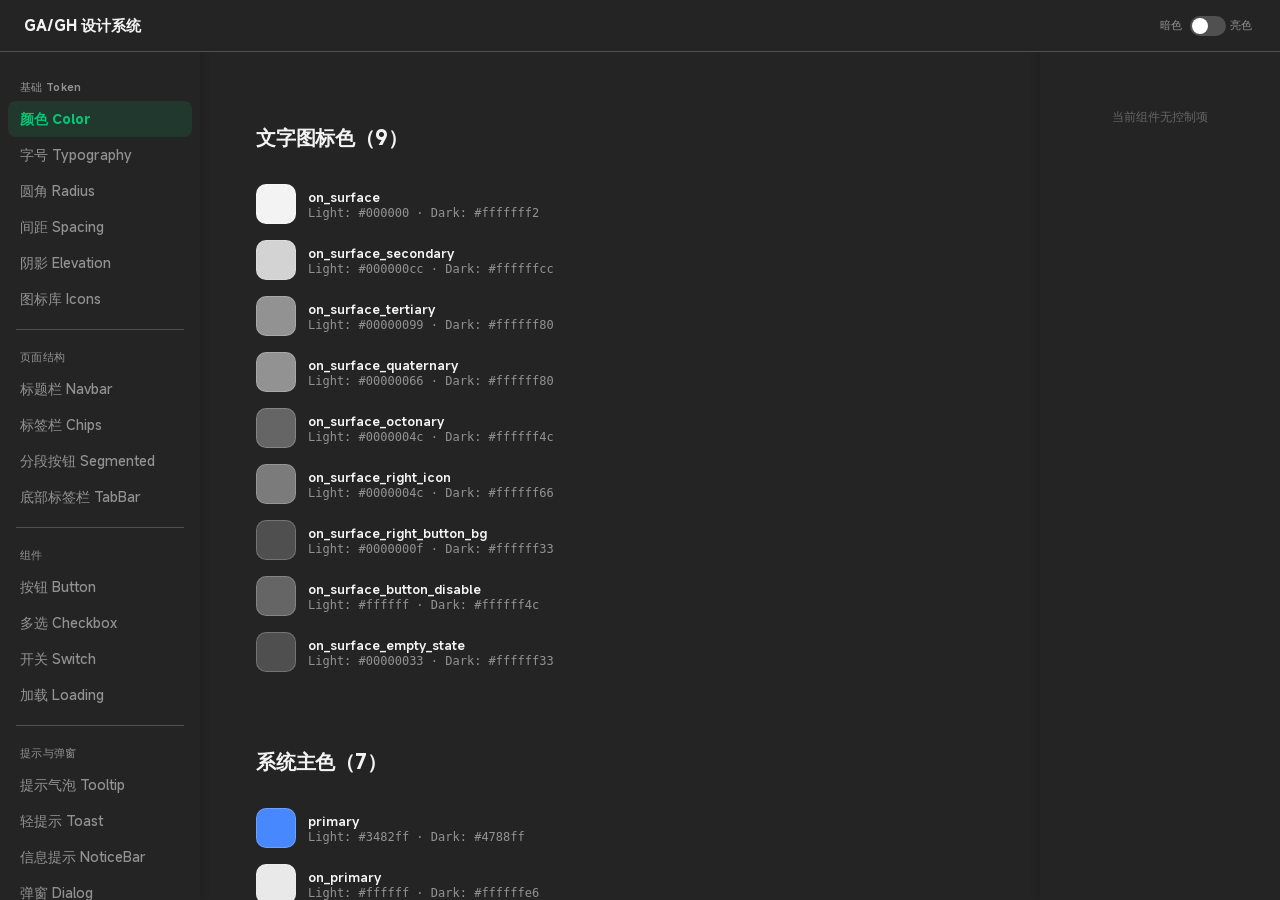
==== references/design-system-preview.html @ a97a4402 "scrollbar: 新增自定义滚动条组件 + dialog 内容滚动规则 - 新增 scrollbar-code.md（Default 4px / Activated 6px，明暗适配） - dia" ====
<!DOCTYPE html>
<html lang="zh-CN">
<head>
<meta charset="UTF-8">
<meta name="viewport" content="width=device-width, initial-scale=1.0">
<title>GA/GH设计 — 组件预览</title>
<style>
@font-face {
  font-family: 'MiSans Latin VF';
  src: url('MiSans-Latin-VF.ttf') format('truetype');
  font-weight: 1 999;
  font-display: swap;
}
*, *::before, *::after { box-sizing: border-box; margin: 0; padding: 0; }

/* ============================
   主题变量 — HyperOS3 Feature Token + Apple 风格外壳
   ============================ */
:root {
  --surface_pop_window: #242424;
  --surface: #000000;
  --surface_high: #242424;
  --on_surface: #fffffff2;
  --on_surface_secondary: #ffffffcc;
  --on_surface_tertiary: #ffffff80;
  --on_surface_quaternary: #ffffff80;
  --primary: #4788ff;

  /* 按钮 — 映射 Feature Token */
  --btn-on-primary: #ffffffe6;       /* on_primary dark */
  --btn-secondary-bg: #ffffff24;     /* tertiary dark */
  --btn-secondary-text: #ffffffcc;   /* on_surface_secondary dark */
  --btn-secondary-pressed: #ffffff1f;/* container_list_touch dark */
  --btn-disabled-bg: #ffffff14;      /* surface_container dark */
  --btn-disabled-text: #ffffff4c;    /* on_surface_button_disable dark */
  --btn-destructive: #fa4238;        /* error dark */
  --btn-destructive-disabled: #fa42384c; /* error_disable dark */
  --btn-surface-touch: #ffffff24;    /* surface_touch dark */

  /* 遮罩 — mask */
  --mask: #00000099;                 /* mask dark */

  /* 分割线 */
  --outline: #ffffff33;
  /* 文字图标色（补全） */
  --on_surface_octonary: #ffffff4c;
  --on_surface_right_icon: #ffffff66;
  --on_surface_right_button_bg: #ffffff33;
  --on_surface_button_disable: #ffffff4c;
  --on_surface_empty_state: #ffffff33;
  /* 系统主色 */
  --on_primary: #ffffffe6;
  --secondary: #4788ff40;
  --on_secondary: #4788ff;
  --tertiary: #ffffff24;
  --on_tertiary: #ffffffcc;
  --disable_primary: #4788ff4c;
  /* 系统功能色 */
  --caution: #ffa30f;
  --caution_container: #ffa30f38;
  --error: #fa4238;
  --error_container: #fa423838;
  --success: #28d244;
  --success_container: #28d24438;
  /* 线框插图色 */
  --container_illustration_quaternary: #333333;
  --container_illustration_tertiary: #424242;
  --container_illustration_secondary: #565656;
  --container_illustration_primary: #666666;
  /* 背景色（补全） */
  --surface_low: #000000;
  --surface_medium: #242424;
  --surface_highest: #2c2c2c;
  --surface_menubar: #666666;
  /* 元素色 */
  --surface_container: #ffffff14;
  --surface_container_low: #ffffff24;
  --surface_container_medium: #ffffff24;
  --surface_container_high: #ffffff33;
  --container_list: #ffffff24;
  --container_input: #ffffff24;
  --container_list_solid: #4c4c4c;
  --container_notice_bar: #ffffff24;
  /* 系统彩色色板 */
  --red: #fa4238; --deep_orange: #ff6a05; --orange: #f97a1f;
  --apricot_orange: #ffa30f; --yellow: #ffbf0f; --lemon_yellow: #ffdd33;
  --chartreuse: #9fe421; --green: #28d244; --turquoise: #11d097;
  --cyan: #13cdcd; --sky_blue: #36acfc; --blue: #4788ff;
  --purple: #8370ff; --violet: #bd57fa; --magenta: #ee4f9f;
  --gray: #92a1b4; --white: #ffffff; --black: #000000;
  /* 遮罩色（补全） */
  --mask_menu: #00000066;

  /* 阴影 Token */
  --shadow-low: 0px 10px 20px rgba(0,0,0,0.12);
  --shadow-regular: 0px 20px 30px rgba(0,0,0,0.1);
  --shadow-high: 0px 24px 42px rgba(0,0,0,0.2);
  /* shadow-extrahigh: 透明度待确认，暂不定义 */
  --shadow-float: 0px 24px 50px rgba(0,0,0,0.18);

  /* Toast 组件级变量 */
  --toast-bg: #242424;
  --toast-text: rgba(255,255,255,0.6);
}
body.theme-light {
  --surface_pop_window: #f7f7f7;
  --surface: #ffffff;
  --surface_high: #ffffff;
  --on_surface: #000000;
  --on_surface_secondary: #000000cc;
  --on_surface_tertiary: #00000099;
  --on_surface_quaternary: #00000066;
  --primary: #3482ff;

  /* 按钮 — 映射 Feature Token */
  --btn-on-primary: #ffffff;         /* on_primary light */
  --btn-secondary-bg: #0000000f;     /* tertiary light */
  --btn-secondary-text: #000000cc;   /* on_surface_secondary light */
  --btn-secondary-pressed: #0000001f;/* container_list_touch light */
  --btn-disabled-bg: #0000000a;      /* surface_container light */
  --btn-disabled-text: #00000066;    /* on_surface_quaternary light */
  --btn-destructive: #fa382e;        /* error light */
  --btn-destructive-disabled: #fa382e4c; /* error_disable light */
  --btn-surface-touch: #0000001a;    /* surface_touch light */

  /* 遮罩 — mask */
  --mask: #00000033;                 /* mask light */

  /* 分割线 */
  --outline: #0000001a;
  /* 文字图标色（补全） */
  --on_surface_octonary: #0000004c;
  --on_surface_right_icon: #0000004c;
  --on_surface_right_button_bg: #0000000f;
  --on_surface_button_disable: #ffffff;
  --on_surface_empty_state: #00000033;
  /* 系统主色 */
  --on_primary: #ffffff;
  --secondary: #3482ff14;
  --on_secondary: #3482ff;
  --tertiary: #0000000f;
  --on_tertiary: #000000cc;
  --disable_primary: #3482ff4c;
  /* 系统功能色 */
  --caution: #ff9f05;
  --caution_container: #ff9f051a;
  --error: #fa382e;
  --error_container: #fa382e14;
  --success: #1dcd3a;
  --success_container: #1dcd3a1a;
  /* 线框插图色 */
  --container_illustration_quaternary: #e9eaf0;
  --container_illustration_tertiary: #dfe1eb;
  --container_illustration_secondary: #ced2e0;
  --container_illustration_primary: #bec3d8;
  /* 背景色（补全） */
  --surface_low: #f7f7f7;
  --surface_medium: #ffffff;
  --surface_highest: #ffffff;
  --surface_menubar: #ffffff;
  /* 元素色 */
  --surface_container: #0000000a;
  --surface_container_low: #0000000f;
  --surface_container_medium: #00000014;
  --surface_container_high: #0000001a;
  --container_list: #ffffff;
  --container_input: #ffffff;
  --container_list_solid: #ffffff;
  --container_notice_bar: #0000000a;
  /* 系统彩色色板 */
  --red: #fa382e; --deep_orange: #ff612e; --orange: #ff6900;
  --apricot_orange: #ff9f05; --yellow: #ffbb0f; --lemon_yellow: #ffd000;
  --chartreuse: #94e203; --green: #1dcd3a; --turquoise: #0cce94;
  --cyan: #0fcaca; --sky_blue: #29a9ff; --blue: #3482ff;
  --purple: #7767f9; --violet: #b74af7; --magenta: #e74095;
  --gray: #8c9db0; --white: #ffffff; --black: #000000;
  /* 遮罩色（补全） */
  --mask_menu: #00000033;

  /* 阴影 Token */
  --shadow-low: 0px 10px 20px rgba(0,0,0,0.12);
  --shadow-regular: 0px 20px 30px rgba(0,0,0,0.1);
  --shadow-high: 0px 24px 42px rgba(0,0,0,0.2);
  /* shadow-extrahigh: 透明度待确认，暂不定义 */
  --shadow-float: 0px 24px 50px rgba(0,0,0,0.18);

  /* Toast 组件级变量 */
  --toast-bg: #FAFAFA;
  --toast-text: rgba(0,0,0,0.6);
}

/* ============================
   页面布局
   ============================ */
body {
  font-family: "MiSans Latin VF", -apple-system, BlinkMacSystemFont, "SF Pro Text", "Helvetica Neue", sans-serif;
  background: var(--surface);
  color: var(--on_surface_secondary);
  display: flex;
  height: 100vh;
  padding-top: 52px;
  overflow: hidden;
  -webkit-font-smoothing: antialiased;
}

/* 侧边导航 — 毛玻璃效果 */
.sidebar {
  width: 200px;
  background: var(--surface_high);
  backdrop-filter: saturate(180%) blur(20px);
  -webkit-backdrop-filter: saturate(180%) blur(20px);
  box-shadow: 2px 0 8px rgba(0,0,0,0.15);
  padding: 12px 0 0;
  overflow-y: auto;
  flex-shrink: 0;
  display: flex;
  flex-direction: column;
  z-index: 1;
}
.sidebar__title {
  font-size: 20px;
  font-weight: 700;
  letter-spacing: -0.02em;
  padding: 0 20px 20px;
  color: var(--on_surface);
  border-bottom: 1px solid var(--outline);
  margin-bottom: 4px;
}
.sidebar__group {
  padding: 4px 0;
}
.sidebar__group + .sidebar__group::before {
  content: '';
  display: block;
  height: 1px;
  background: var(--outline);
  margin: 4px 16px 8px;
}
.sidebar__group-label {
  font-size: 11px;
  font-weight: 500;
  color: var(--on_surface_quaternary);
  letter-spacing: 0.03em;
  padding: 12px 20px 6px;
}
.sidebar__item {
  display: block;
  width: calc(100% - 16px);
  margin: 0 8px;
  border: none;
  background: none;
  text-align: left;
  font-size: 14px;
  color: var(--on_surface_tertiary);
  padding: 8px 12px;
  border-radius: 8px;
  cursor: pointer;
  transition: all 0.2s ease;
  font-family: inherit;
}
.sidebar__item:hover { background: var(--surface_container); color: var(--on_surface); }
.sidebar__item--active {
  background: rgba(5, 196, 116, 0.12);
  color: #05C474;
  font-weight: 600;
}
.sidebar__item--placeholder {
  color: var(--on_surface_octonary);
  cursor: default;
  opacity: 0.5;
}
.sidebar__item--placeholder:hover { background: none; color: var(--on_surface_octonary); }

/* 内容区 */
.content {
  flex: 1;
  overflow-y: auto;
  padding: 24px 32px;
  background: var(--surface_container_medium);
}
.preview-panel { display: none; }
.preview-panel--active { display: block; padding-top: 24px; }

/* 右侧控制面板 */
.controls-panel {
  width: 240px;
  padding: 16px;
  overflow-y: auto;
  box-shadow: -2px 0 8px rgba(0,0,0,0.15);
  flex-shrink: 0;
  background: var(--surface_high);
  backdrop-filter: saturate(180%) blur(20px);
  -webkit-backdrop-filter: saturate(180%) blur(20px);
  z-index: 1;
}
.controls-panel:empty::after {
  content: '当前组件无控制项';
  display: block;
  color: var(--on_surface_octonary);
  font-size: 12px;
  text-align: center;
  padding-top: 40px;
}
/* Figma 风格控制器行 */
.ctrl-row { display: flex; align-items: center; justify-content: space-between; padding: 8px 0; }
.ctrl-row + .ctrl-row { margin-top: 4px; }
.ctrl-label { font-size: 13px; color: var(--on_surface_tertiary); flex-shrink: 0; }
.ctrl-select { appearance: none; background: var(--surface_container); border: 1px solid var(--outline); border-radius: 6px; padding: 6px 28px 6px 10px; font-size: 13px; color: var(--on_surface_secondary); cursor: pointer; background-image: url("data:image/svg+xml,%3Csvg width='10' height='6' viewBox='0 0 10 6' fill='none' xmlns='http://www.w3.org/2000/svg'%3E%3Cpath d='M1 1l4 4 4-4' stroke='%23999' stroke-width='1.5' stroke-linecap='round'/%3E%3C/svg%3E"); background-repeat: no-repeat; background-position: right 8px center; width: 120px; overflow: hidden; text-overflow: ellipsis; white-space: nowrap; }
.ctrl-toggle { position: relative; width: 36px; height: 20px; border-radius: 10px; background: var(--surface_container_high); cursor: pointer; transition: background 0.2s; flex-shrink: 0; }
.ctrl-toggle::after { content: ''; position: absolute; top: 2px; left: 2px; width: 16px; height: 16px; border-radius: 50%; background: var(--white); transition: transform 0.2s; }
.ctrl-toggle--on { background: var(--primary); }
.ctrl-toggle--on::after { transform: translateX(16px); }
.ctrl-code-ref { text-decoration: none; cursor: pointer; color: var(--on_surface_tertiary); }
.ctrl-code-ref svg { flex-shrink: 0; }
.code-modal { display:none; position:fixed; inset:0; z-index:9999; background:var(--mask); justify-content:center; align-items:center; }
.code-modal--open { display:flex; }
.code-modal__box { width:680px; max-width:90vw; height:80vh; background:var(--surface_high); border-radius:16px; overflow:hidden; display:flex; flex-direction:column; box-shadow:0 24px 50px rgba(0,0,0,0.3); }
.code-modal__header { display:flex; align-items:center; justify-content:space-between; padding:12px 16px; border-bottom:1px solid var(--outline); flex-shrink:0; }
.code-modal__title { font-size:14px; color:var(--on_surface); font-weight:500; }
.code-modal__footer { display:flex; align-items:center; gap:8px; padding:8px 16px; border-top:1px solid var(--outline); flex-shrink:0; }
.code-modal__footer span:first-child { flex:1; min-width:0; overflow:hidden; text-overflow:ellipsis; white-space:nowrap; }
.code-modal__close { width:28px; height:28px; display:flex; align-items:center; justify-content:center; cursor:pointer; border-radius:6px; color:var(--on_surface_tertiary); }
.code-modal__close:hover { background:var(--surface_container); }
.code-modal__body { flex:1; overflow:hidden; }
.code-modal__body iframe { width:100%; height:100%; border:none; background:#1e1e1e; }

/* 通用演示样式 */
.demo-section {
  padding: 24px;
  margin-bottom: 20px;
}
#noticebar-preview .demo-section { padding: 12px 24px; margin-bottom: 8px; }
.demo-section h2 {
  font-size: 20px;
  font-weight: 600;
  letter-spacing: -0.01em;
  margin-bottom: 24px;
  color: var(--on_surface);
}
.demo-section h3 {
  font-size: 14px;
  color: var(--on_surface_quaternary);
  margin: 24px 0 16px;
  font-weight: 500;
}

/* 状态网格（BaseButton 用） */
.grid {
  display: grid;
  grid-template-columns: 80px 1fr 1fr 1fr;
  gap: 12px;
  align-items: center;
}
.grid__header { font-size: 12px; color: var(--on_surface_quaternary); font-weight: 500; text-align: center; }
.grid__label { font-size: 13px; color: var(--on_surface_tertiary); }
.grid__cell { display: flex; justify-content: center; }
.group-demo { max-width: 336px; margin-top: 12px; }

/* 状态网格（InstallButton 用） */
.state-grid {
  display: grid;
  grid-template-columns: 100px 1fr 1fr 1fr 1fr;
  gap: 12px;
  align-items: center;
}
.state-grid__header { font-size: 12px; color: var(--on_surface_quaternary); font-weight: 500; text-align: center; }
.state-grid__label { font-size: 13px; color: var(--on_surface_tertiary); }
.state-grid__cell { display: flex; justify-content: center; }

/* 交互演示 */
.demo-interactive { display: flex; flex-direction: column; gap: 20px; align-items: center; }
.demo-row { display: flex; gap: 16px; align-items: flex-start; }
.demo-status { font-size: 14px; color: var(--on_surface_quaternary); text-align: center; }
.demo-hint { font-size: 12px; color: var(--on_surface_octonary); text-align: center; }

/* 占位 */
.placeholder {
  text-align: center;
  padding: 80px 0;
  color: #CCC;
  font-size: 16px;
}

/* ============================
   BaseButton 组件样式
   ============================ */
:root {
  --bb-primary: #05C474;
  --bb-primary-rgb: 5, 196, 116;
  --bb-danger: #FA382E;
  --bb-danger-rgb: 250, 56, 46;
  --bb-white: #FFFFFF;
  --bb-black-rgb: 0, 0, 0;
  --ib-primary: #05C474;
  --ib-primary-rgb: 5, 196, 116;
  --ib-white: #FFFFFF;
  --ib-black-rgb: 0, 0, 0;
}

.base-btn {
  position: relative;
  display: inline-flex;
  align-items: center;
  justify-content: center;
  border: none;
  cursor: pointer;
  overflow: hidden;
  user-select: none;
  -webkit-tap-highlight-color: transparent;
  font-family: -apple-system, "MiSans", "Helvetica Neue", sans-serif;
  flex-shrink: 0;
  outline: none;
  white-space: nowrap;
}
.base-btn::after {
  content: '';
  position: absolute;
  inset: 0;
  z-index: 10;
  opacity: 0;
  pointer-events: none;
  transition: opacity 0.1s;
  border-radius: inherit;
}
.base-btn:active::after,
.base-btn[data-state="pressed"]::after { opacity: 1; }
.base-btn--primary::after { background: var(--btn-surface-touch); }
.base-btn--secondary::after,
.base-btn--destructive::after { background: var(--btn-secondary-pressed); }
.base-btn[data-state="disabled"]::after { display: none; }
.base-btn[data-state="disabled"] { cursor: not-allowed; }

.base-btn--large { width: 100%; height: 50px; border-radius: 16px; padding: 8px 20px; font-size: 17px; font-weight: 380; }
.base-btn--medium { height: 36px; border-radius: 999px; padding: 8px 20px; font-size: 14px; font-weight: 380; }
.base-btn--small { height: 32px; border-radius: 999px; padding: 0 12px; font-size: 14px; font-weight: 500; }
.base-btn--mini { height: 28px; border-radius: 999px; padding: 4px 12px; font-size: 13px; font-weight: 330; }

.base-btn--primary { background: var(--bb-primary); color: var(--btn-on-primary); }
.base-btn--secondary { background: var(--btn-secondary-bg); color: var(--btn-secondary-text); }
.base-btn--secondary[data-state="disabled"] { background: var(--btn-disabled-bg); color: var(--btn-disabled-text); }
.base-btn--small.base-btn--secondary { background: rgba(var(--bb-primary-rgb), 0.1); color: var(--bb-primary); }
.base-btn--small.base-btn--secondary[data-state="pressed"] { background: rgba(var(--bb-primary-rgb), 0.16); }
.base-btn--small.base-btn--secondary[data-state="disabled"] { background: var(--btn-disabled-bg); color: var(--btn-disabled-text); }
.base-btn--destructive { background: var(--btn-secondary-bg); color: var(--btn-destructive); }
.base-btn--destructive[data-state="disabled"] { background: var(--btn-disabled-bg); color: var(--btn-destructive-disabled); }
.base-btn-group { display: flex; gap: 12px; }
.base-btn-group--vertical { flex-direction: column; }
.base-btn-group--horizontal { flex-direction: row; }
.base-btn-group--horizontal .base-btn { flex: 1; }

/* ============================
   InstallButton 组件样式
   ============================ */
.install-btn {
  position: relative;
  display: inline-flex;
  align-items: center;
  justify-content: center;
  border: none;
  cursor: pointer;
  overflow: hidden;
  user-select: none;
  -webkit-tap-highlight-color: transparent;
  font-family: -apple-system, "MiSans", "Helvetica Neue", sans-serif;
  flex-shrink: 0;
  outline: none;
  box-sizing: border-box;
  vertical-align: top;
}
.install-btn::after {
  content: '';
  position: absolute;
  inset: 0;
  background: var(--btn-surface-touch);
  z-index: 10;
  opacity: 0;
  pointer-events: none;
  transition: opacity 0.1s;
  border-radius: inherit;
}
.install-btn:active::after,
.install-btn[data-state="pressed"]::after { opacity: 1; }

.install-btn--large { width: 100%; height: 50px; border-radius: 16px; padding: 8px 20px; gap: 4px; font-size: 17px; font-weight: 380; }
.install-btn--medium { width: 100%; height: 44px; border-radius: 16px; padding: 8px 20px; gap: 4px; font-size: 16px; font-weight: 380; }
.install-btn--small { width: 54px; height: 28px; border-radius: 999px; padding: 0 8px; font-size: 14px; font-weight: 500; }
.install-btn--icon { height: 28px; width: 54px; border-radius: 999px; padding: 0 8px; font-size: 14px; font-weight: 500; }

.install-btn__label { position: relative; z-index: 2; white-space: nowrap; line-height: 1; }
.install-btn__icon { position: relative; z-index: 2; width: 20px; height: 20px; display: flex; align-items: center; justify-content: center; }
.install-btn__icon svg { width: 20px; height: 20px; }
.install-btn__progress-bar { position: absolute; left: 0; top: 0; height: 100%; width: 0%; z-index: 1; background: var(--ib-primary); transition: width 0.15s linear; }
.install-btn__dl-clip { position: absolute; left: 0; top: 0; height: 100%; width: 0%; overflow: hidden; z-index: 3; transition: width 0.15s linear; }
.install-btn__dl-top { position: absolute; top: 0; left: 0; height: 100%; display: flex; align-items: center; justify-content: center; white-space: nowrap; line-height: 1; color: var(--btn-on-primary); }
.install-btn__stripes { position: absolute; inset: 0; display: flex; z-index: 1; overflow: hidden; border-radius: inherit; }
.install-btn__stripe { flex: 1; height: 100%; transition: background-color 0.15s; }
@keyframes ib-spin { to { transform: rotate(360deg); } }
.install-btn__icon--spinning svg { animation: ib-spin 0.8s linear infinite; }

/* InstallButton 实色主色底状态 → on_primary 文字 */
.install-btn--large[data-state="enabled"],
.install-btn--medium[data-state="enabled"],
.install-btn--large[data-state="pressed"],
.install-btn--medium[data-state="pressed"] { background: var(--ib-primary); color: var(--btn-on-primary); }
.install-btn[data-state="installing"] { background: var(--ib-primary); color: var(--btn-on-primary); }
.install-btn[data-state="open"] { background: var(--ib-primary); color: var(--btn-on-primary); }
.install-btn--large[data-state="update"],
.install-btn--medium[data-state="update"] { background: var(--ib-primary); color: var(--btn-on-primary); }

/* InstallButton 浅主色底状态 → 主色文字 */
.install-btn--small[data-state="enabled"] { background: rgba(var(--ib-primary-rgb), 0.1); color: var(--ib-primary); }
.install-btn--small[data-state="pressed"] { background: rgba(var(--ib-primary-rgb), 0.16); color: var(--ib-primary); }
.install-btn--icon[data-state="enabled"] { background: rgba(var(--ib-primary-rgb), 0.1); color: var(--ib-primary); }
.install-btn--icon[data-state="pressed"] { background: rgba(var(--ib-primary-rgb), 0.16); color: var(--ib-primary); }
.install-btn--small[data-state="connecting"],
.install-btn--icon[data-state="connecting"] { background: rgba(var(--ib-primary-rgb), 0.1); color: var(--ib-primary); }
.install-btn--small[data-state="downloading"],
.install-btn--icon[data-state="downloading"] { background: rgba(var(--ib-primary-rgb), 0.1); color: var(--ib-primary); }
.install-btn--small[data-state="resume"],
.install-btn--icon[data-state="resume"] { background: rgba(var(--ib-primary-rgb), 0.1); color: var(--ib-primary); }
.install-btn--small[data-state="update"],
.install-btn--icon[data-state="update"] { background: rgba(var(--ib-primary-rgb), 0.1); color: var(--ib-primary); }

/* InstallButton 灰底状态 → secondary bg + 主色文字 */
.install-btn--large[data-state="connecting"],
.install-btn--medium[data-state="connecting"] { background: var(--btn-secondary-bg); color: var(--ib-primary); }
.install-btn--large[data-state="downloading"],
.install-btn--medium[data-state="downloading"] { background: var(--btn-secondary-bg); color: var(--ib-primary); }
.install-btn--large[data-state="resume"],
.install-btn--medium[data-state="resume"] { background: var(--btn-secondary-bg); color: var(--ib-primary); }

/* InstallButton Disabled → 用 Feature Token 禁用色 */
.install-btn--large[data-state="disabled"],
.install-btn--medium[data-state="disabled"] { background: var(--btn-secondary-bg); color: var(--btn-disabled-text); cursor: not-allowed; }
.install-btn--small[data-state="disabled"] { background: var(--btn-disabled-bg); color: var(--btn-disabled-text); cursor: not-allowed; }
.install-btn--icon[data-state="disabled"] { background: var(--btn-disabled-bg); color: var(--btn-disabled-text); cursor: not-allowed; }
.install-btn[data-state="disabled"]::after { display: none; }

/* ============================
   CustomButton 组件样式
   ============================ */

/* PostButton */
.post-btn-container {
  display: inline-flex;
  flex-direction: column;
  align-items: center;
  cursor: pointer;
  transition: transform 0.15s;
}
.post-btn-container:active {
  transform: scale(0.95);
}
.post-btn-container__avatar {
  margin-bottom: -20px;
  z-index: 1;
  pointer-events: none;
}
.post-btn-container__btn {
  position: relative;
  display: inline-flex;
  align-items: center;
  justify-content: center;
  width: 128px;
  height: 46px;
  border-radius: 23px;
  border: 1px solid rgba(0,0,0,0.08);
  background: linear-gradient(180deg, #FFDC21 0%, #FFEF98 100%);
  gap: 4px;
  cursor: pointer;
  outline: none;
  font-family: inherit;
  overflow: hidden;
  box-shadow: 0 24px 60px rgba(0,0,0,0.08), 0 0 40px rgba(0,0,0,0.06);
}
.post-btn-container__btn::after {
  content: '';
  position: absolute;
  inset: 0;
  background: rgba(0,0,0,0.1);
  opacity: 0;
  pointer-events: none;
  border-radius: inherit;
  transition: opacity 0.1s;
}
.post-btn-container:active .post-btn-container__btn::after {
  opacity: 1;
}
.post-btn-container__plus {
  font-size: 15px;
  font-weight: 500;
  color: #000;
}
.post-btn-container__text {
  font-size: 16px;
  font-weight: 450;
  color: #000;
}

/* SpeedUp */
.speedup-btn {
  position: relative;
  display: inline-flex;
  align-items: center;
  justify-content: center;
  gap: 4px;
  height: 36px;
  border-radius: 999px;
  padding: 9px 12px;
  border: none;
  cursor: pointer;
  background: #FFE249;
  color: #000;
  font-family: inherit;
  font-size: 14px;
  font-weight: 450;
  overflow: hidden;
  outline: none;
}
.speedup-btn::after {
  content: '';
  position: absolute;
  inset: 0;
  background: rgba(0,0,0,0.1);
  opacity: 0;
  pointer-events: none;
  border-radius: inherit;
  transition: opacity 0.1s;
}
.speedup-btn:active::after,
.speedup-btn[data-state="pressed"]::after { opacity: 1; }
.speedup-btn[data-state="disabled"] { opacity: 0.4; cursor: not-allowed; }
.speedup-btn[data-state="disabled"]::after { display: none; }
.speedup-btn svg { width: 12px; height: 18px; flex-shrink: 0; }

/* VideoControls */
.video-ctrl {
  position: relative;
  display: inline-flex;
  align-items: center;
  justify-content: center;
  width: 38px;
  height: 28px;
  border-radius: 8px;
  border: none;
  cursor: pointer;
  background: rgba(0,0,0,0.8);
  padding: 1px 6px;
  outline: none;
  overflow: hidden;
}
.video-ctrl::after {
  content: '';
  position: absolute;
  inset: 0;
  background: rgba(0,0,0,0.1);
  opacity: 0;
  pointer-events: none;
  border-radius: inherit;
  transition: opacity 0.1s;
}
.video-ctrl:active::after { opacity: 1; }
.video-ctrl svg { width: 26px; height: 26px; }

/* PlayButton large */
.play-btn-lg {
  display: inline-flex;
  align-items: center;
  justify-content: center;
  width: 40px;
  height: 40px;
  border: none;
  cursor: pointer;
  background: transparent;
  padding: 0;
  outline: none;
  filter: drop-shadow(0px 3px 12px rgba(0,0,0,0.1));
}
.play-btn-lg svg { width: 40px; height: 40px; }
.play-btn-lg-wrap {
  display: inline-flex;
  align-items: center;
  justify-content: center;
  width: 64px;
  height: 64px;
  background: rgba(0,0,0,0.6);
  border-radius: 16px;
}

/* ReservationButton */
.reservation-btn {
  position: relative;
  display: inline-flex;
  align-items: center;
  justify-content: center;
  width: 54px;
  height: 28px;
  border-radius: 999px;
  border: none;
  cursor: pointer;
  padding: 0 8px;
  overflow: hidden;
  outline: none;
}
.reservation-btn::after {
  content: '';
  position: absolute;
  inset: 0;
  background: rgba(0,0,0,0.1);
  opacity: 0;
  pointer-events: none;
  border-radius: inherit;
  transition: opacity 0.1s;
}
.reservation-btn:active::after,
.reservation-btn[data-state="pressed"]::after { opacity: 1; }
.reservation-btn--not-reserved { background: rgba(var(--ib-primary-rgb), 0.1); color: var(--ib-primary); }
.reservation-btn--not-reserved[data-state="pressed"] { background: rgba(var(--ib-primary-rgb), 0.16); }
.reservation-btn--reserved { background: var(--ib-primary); color: #000; }
.reservation-btn svg { width: 20px; height: 20px; }

/* 状态标签 */
.state-label {
  font-size: 12px;
  color: var(--on_surface_quaternary);
  text-align: center;
  margin-top: 6px;
}

/* 标题栏控制面板 */
.tb-pill {
  padding: 4px 12px;
  border-radius: 999px;
  border: 1px solid var(--outline);
  background: transparent;
  color: var(--on_surface_quaternary);
  font-size: 12px;
  cursor: pointer;
  transition: all 0.15s;
}
.tb-pill--active {
  background: var(--on_surface);
  color: var(--surface);
  border-color: var(--on_surface);
}

/* 页面结构预览 */
.phone-frame {
  width: 392px;
  max-width: 100%;
  border-radius: 24px;
  overflow: hidden;
  border: 1px solid var(--outline);
  margin-bottom: 16px;
  box-shadow: 0 2px 12px rgba(0,0,0,0.15);
}
.statusbar {
  display: flex;
  align-items: center;
  justify-content: space-between;
  height: 46px;
  padding: 0 31px;
  font-size: 14px;
  font-weight: 500;
}
.statusbar--light { background: #fff; color: #000; }
.statusbar--dark { background: #000; color: #fff; }
.statusbar__time { font-size: 15px; font-weight: 600; }
.statusbar__icons { display: flex; gap: 6px; align-items: center; font-size: 12px; }
.navbar-demo {
  display: flex;
  flex-direction: column;
}
.navbar-topbar {
  display: flex;
  align-items: center;
  justify-content: space-between;
  height: 56px;
  padding: 6px 12px;
  gap: 48px;
}
.navbar-icon {
  width: 44px;
  height: 44px;
  display: flex;
  align-items: center;
  justify-content: center;
  cursor: pointer;
  border-radius: 999px;
  background: transparent;
  color: var(--on_surface);
  transition: background 0.2s, box-shadow 0.3s;
}
.navbar-icon:active:not(.glass-btn) { opacity: 0.6; }
.navbar-icon svg { width: 40px; height: 40px; }
.glass-btn {
  position: relative;
  display: flex;
  align-items: center;
  justify-content: center;
  border-radius: 1000px;
  background: rgba(31,31,31,0.5);
  backdrop-filter: blur(12px);
  -webkit-backdrop-filter: blur(12px);
  border: none;
  box-shadow:
    inset 2px 2px 3px rgba(255,255,255,0.1),
    inset -2px -2px 4px rgba(255,255,255,0.1);
  color: var(--on_surface);
  cursor: pointer;
  transition: background 0.3s, box-shadow 0.3s, backdrop-filter 0.3s;
}
body.theme-light .glass-btn {
  background: rgba(229,229,229,0.5);
}
.glass-btn--entering {
  background: transparent !important;
  box-shadow: none !important;
  backdrop-filter: blur(0) !important;
  -webkit-backdrop-filter: blur(0) !important;
}
.glass-btn::before {
  content: '';
  position: absolute;
  inset: 0;
  border-radius: inherit;
  border: 0.8px solid transparent;
  background: linear-gradient(135deg,
    rgba(255,255,255,0.5) 0%,
    rgba(255,255,255,0.1) 40%,
    rgba(255,255,255,0.1) 60%,
    rgba(255,255,255,0.5) 100%) border-box;
  -webkit-mask: linear-gradient(#fff 0 0) padding-box, linear-gradient(#fff 0 0) border-box;
  -webkit-mask-composite: xor;
  mask: linear-gradient(#fff 0 0) padding-box, linear-gradient(#fff 0 0) border-box;
  mask-composite: exclude;
  pointer-events: none;
  z-index: 1;
  transition: opacity 0.3s;
}
.glass-btn--entering::before { opacity: 0 !important; }
.glass-btn::after {
  content: '';
  position: absolute;
  inset: 0;
  border-radius: inherit;
  background: transparent;
  pointer-events: none;
  transition: background 0.15s;
}
.glass-btn:active::after { background: rgba(0,0,0,0.15); }
.navbar-icons-right, .navbar-icons-left { display: flex; gap: 8px; }
.navbar-title-area { padding: 8px 28px 10px; }
.navbar-title-lg { font-size: 32px; font-weight: 330; }
.navbar-title-sub { font-size: 14px; font-weight: 380; color: var(--on_surface_tertiary); margin-top: 2px; }
/* 中标题Q18 */
.navbar-md-q18 {
  display: flex;
  align-items: center;
  justify-content: space-between;
  height: 56px;
  padding: 6px 12px 6px 28px;
}
.navbar-md-q18__title { font-size: 26px; font-weight: 380; }
.navbar-md-q18__subtitle { font-size: 13px; font-weight: 380; color: var(--on_surface_tertiary); }
/* 中标题二级页 */
.navbar-md-sub {
  display: flex;
  align-items: center;
  height: 56px;
  padding: 6px 12px;
  gap: 12px;
}
.navbar-md-sub__title { font-size: 26px; font-weight: 380; flex: 1; }
.navbar-md-sub__subtitle { font-size: 13px; font-weight: 380; color: var(--on_surface_tertiary); }
/* 小标题 */
.navbar-sm {
  position: relative;
  display: flex;
  align-items: center;
  justify-content: space-between;
  height: 56px;
  padding: 6px 12px;
}
.navbar-sm__title-group {
  position: absolute;
  inset: 0;
  display: flex;
  flex-direction: column;
  align-items: center;
  justify-content: center;
  pointer-events: none;
  z-index: 0;
}
.navbar-sm__title {
  font-size: 18px;
  font-weight: 380;
  color: var(--on_surface);
}
.navbar-sm__left, .navbar-sm__right { display: flex; gap: 8px; }
.navbar-sm__title-main { font-size: 18px; font-weight: 380; }
.navbar-sm__subtitle { font-size: 14px; font-weight: 380; color: var(--on_surface_tertiary); }
/* 小标题可点击 */
.navbar-sm-click {
  display: flex;
  align-items: center;
  justify-content: space-between;
  height: 56px;
  padding: 6px 12px;
  gap: 8px;
}
.navbar-sm-click__pill {
  display: flex;
  align-items: center;
  justify-content: center;
  padding: 0 24px;
  height: 44px;
  border-radius: 1000px;
  background: rgba(116,116,116,0.12);
  font-size: 14px;
  font-weight: 380;
  color: var(--on_surface_tertiary);
  cursor: pointer;
}
.skeleton-content { padding: 20px; }
.skeleton-block {
  background: var(--btn-secondary-bg);
  border-radius: 16px;
  margin-bottom: 12px;
}

/* 底 Tab 栏组件 */
.tab-bar {
  display: flex;
  align-items: center;
  width: 392px;
  height: 81px;
  padding: 0 8px 16px;
  background: linear-gradient(rgba(0,0,0,0.32), rgba(0,0,0,0.32)), linear-gradient(rgba(0,0,0,0.46), rgba(0,0,0,0.46));
  backdrop-filter: blur(70px);
  -webkit-backdrop-filter: blur(70px);
  position: relative;
}
.tab-bar::before {
  content: '';
  position: absolute;
  top: 0;
  left: 0;
  right: 0;
  height: 0.5px;
  background: rgba(255,255,255,0.15);
}
body.theme-light .tab-bar {
  background: linear-gradient(rgba(247,247,247,0.7), rgba(247,247,247,0.7)), linear-gradient(rgba(249,249,249,0.2), rgba(249,249,249,0.2));
}
body.theme-light .tab-bar::before {
  background: rgba(0,0,0,0.1);
}
.tab-bar__item {
  display: flex;
  flex-direction: column;
  align-items: center;
  justify-content: center;
  gap: 2px;
  flex: 1;
  height: 44px;
  cursor: pointer;
  color: var(--on_surface_quaternary);
  transition: color 0.2s;
  border: none;
  background: none;
  font-family: inherit;
  padding: 0;
  outline: none;
}
.tab-bar__item--active { color: #FF6900; }
.tab-bar__item:active .tab-bar__icon { transform: scale(0.85); }
.tab-bar__icon { width: 28px; height: 28px; display: flex; align-items: center; justify-content: center; position: relative; transition: transform 0.15s ease; }
.tab-bar__icon svg { width: 28px; height: 28px; }
.tab-bar__label { font-size: 11px; font-weight: 380; }
.tab-bar__badge {
  position: absolute;
  top: -4px;
  right: -8px;
  min-width: 16px;
  height: 16px;
  border-radius: 999px;
  background: #FA382E;
  color: #fff;
  font-size: 10px;
  font-weight: 600;
  display: flex;
  align-items: center;
  justify-content: center;
  padding: 0 4px;
}

/* 系统小白条 */
.homebar {
  width: 392px;
  height: 16px;
  display: flex;
  align-items: center;
  justify-content: center;
  background: transparent;
}
.homebar__line {
  width: 152px;
  height: 4px;
  border-radius: 4px;
  background: rgba(255,255,255,0.7);
}
body.theme-light .homebar__line {
  background: rgba(0,0,0,0.8);
}

/* 状态栏 SVG 容器 */
.statusbar-svg {
  width: 392px;
  height: 46px;
  display: flex;
  align-items: center;
  justify-content: center;
}
.statusbar-svg svg { width: 100%; height: 100%; }

/* 图标库预览 */
.icon-card {
  display: flex;
  flex-direction: column;
  align-items: center;
  gap: 8px;
  width: 80px;
}
.icon-card__box {
  width: 56px;
  height: 56px;
  display: flex;
  align-items: center;
  justify-content: center;
  background: var(--surface_container);
  border: 1px solid var(--outline);
  border-radius: 14px;
  color: var(--on_surface);
  cursor: pointer;
  transition: all 0.2s ease;
}
.icon-card__box:hover { background: rgba(255,255,255,0.1); transform: scale(1.05); }
.icon-card__box:active { transform: scale(0.95); }
.icon-card__box svg { width: 32px; height: 32px; }
.icon-card__name { font-size: 11px; color: var(--on_surface_quaternary); text-align: center; word-break: break-all; line-height: 1.3; }

/* 按钮内部 Tab */
.btn-tab {
  padding: 10px 20px;
  border: none;
  background: none;
  font-family: inherit;
  font-size: 14px;
  font-weight: 500;
  color: var(--on_surface_quaternary);
  cursor: pointer;
  border-bottom: 2px solid transparent;
  transition: all 0.2s;
}
.btn-tab:hover { color: var(--on_surface); }
.btn-tab--active {
  color: var(--on_surface);
  border-bottom-color: var(--ib-primary);
}
.btn-tab-panel { }
.btn-tab-panel--active { display: block; }

/* Tooltip 组件 */
.tooltip {
  position: fixed;
  z-index: 1000;
  animation: tooltip-in 0.2s ease;
}
.tooltip--out {
  animation: tooltip-out 0.15s ease forwards;
}
@keyframes tooltip-in {
  from { opacity: 0; transform: scale(0.4); }
  to { opacity: 1; transform: scale(1); }
}
@keyframes tooltip-out {
  from { opacity: 1; transform: scale(1); }
  to { opacity: 0; transform: scale(0.4); }
}

/* 缩放起点：箭头方向 */
.tooltip--top { transform-origin: bottom center; }
.tooltip--top-left { transform-origin: bottom left; }
.tooltip--top-center { transform-origin: bottom center; }
.tooltip--top-right { transform-origin: bottom right; }
.tooltip--bottom { transform-origin: top center; }
.tooltip--bottom-left { transform-origin: top left; }
.tooltip--bottom-center { transform-origin: top center; }
.tooltip--bottom-right { transform-origin: top right; }
.tooltip--left-center { transform-origin: center right; }
.tooltip--right-center { transform-origin: center left; }
.tooltip__body {
  position: relative;
  background: var(--surface);
  border-radius: 12px;
  padding: 15px 14px;
  font-size: 14px;
  font-weight: 330;
  color: var(--on_surface_tertiary);
  box-shadow: 0 4px 24px rgba(0,0,0,0.12), 0 0 1px rgba(0,0,0,0.08);
  white-space: nowrap;
}
.tooltip__arrow {
  position: absolute;
  color: var(--surface);
  line-height: 0;
}
.tooltip__arrow svg { display: block; width: 28px; height: 10px; }

/* 上方气泡：箭头在底部朝下 */
.tooltip--top .tooltip__arrow { bottom: -9px; }
.tooltip--top .tooltip__arrow svg { transform: rotate(180deg); }
.tooltip--top-left .tooltip__arrow { left: 16px; }
.tooltip--top-center .tooltip__arrow { left: 50%; margin-left: -14px; }
.tooltip--top-right .tooltip__arrow { right: 16px; }

/* 下方气泡：箭头在顶部朝上 */
.tooltip--bottom .tooltip__arrow { top: -9px; }
.tooltip--bottom-left .tooltip__arrow { left: 16px; }
.tooltip--bottom-center .tooltip__arrow { left: 50%; margin-left: -14px; }
.tooltip--bottom-right .tooltip__arrow { right: 16px; }

/* 左侧气泡：箭头在右侧朝右 */
.tooltip--left-center .tooltip__arrow { right: -18px; top: 50%; margin-top: -14px; }
.tooltip--left-center .tooltip__arrow svg { transform: rotate(90deg); width: 28px; height: 28px; }

/* 右侧气泡：箭头在左侧朝左 */
.tooltip--right-center .tooltip__arrow { left: -18px; top: 50%; margin-top: -14px; }
.tooltip--right-center .tooltip__arrow svg { transform: rotate(-90deg); width: 28px; height: 28px; }

/* Tooltip 演示按钮 */
.tooltip-trigger {
  padding: 8px 16px;
  border-radius: 8px;
  border: 1px solid var(--outline);
  background: var(--surface_container);
  color: var(--on_surface);
  font-size: 13px;
  font-family: inherit;
  cursor: pointer;
}
.tooltip-trigger:hover { background: rgba(255,255,255,0.08); }

/* Toast 轻提示 */
.toast-demo-area {
  position: relative;
  width: 352px;
  height: 200px;
  background: var(--surface);
  border-radius: 20px;
  border: 1px solid var(--outline);
  overflow: hidden;
  display: flex;
  align-items: flex-end;
  justify-content: center;
  padding-bottom: 40px;
}
.toast-demo-area .toast {
  position: relative;
  bottom: auto;
  left: auto;
  transform: none;
  opacity: 1;
  pointer-events: none;
}
.toast__bg {
  display: flex;
  flex-direction: row;
  align-items: center;
  justify-content: center;
  padding: 15.5px 20px;
  background: var(--toast-bg);
  border: 0.34px solid var(--outline);
  border-radius: 20px;
  box-shadow: 0px 18px 36px rgba(0, 0, 0, 0.1);
}
.toast--with-icon .toast__bg {
  padding: 13px 20px;
  gap: 10px;
}
.toast__icon {
  width: 24px;
  height: 24px;
  flex-shrink: 0;
  color: var(--toast-text);
  display: flex;
  align-items: center;
  justify-content: center;
}
.toast__icon svg { width: 24px; height: 24px; }
.toast__text {
  font-size: 14px;
  font-weight: 380;
  color: var(--toast-text);
  text-align: center;
  line-height: 1.4;
}
.toast--multiline .toast__text {
  text-align: left;
  max-width: 244px;
}
.toast-trigger {
  padding: 8px 16px;
  border-radius: 8px;
  border: 1px solid var(--outline);
  background: var(--surface_container);
  color: var(--on_surface_secondary);
  font-size: 13px;
  font-family: inherit;
  cursor: pointer;
}
.toast-trigger:hover { background: rgba(255,255,255,0.08); }

/* NoticeBar 信息提示 */
.notice-bar {
  display: flex;
  flex-direction: row;
  align-items: center;
  padding: 12px 16px;
  border-radius: 20px;
  gap: 8px;
}
.notice-bar--gray { background: var(--container_notice_bar); color: var(--on_surface_tertiary); }
.notice-bar--yellow { background: var(--caution_container); color: var(--caution); }
.notice-bar--red { background: var(--error_container); color: var(--error); }
.notice-bar--blue { background: var(--secondary); color: var(--primary); }
.notice-bar__icon {
  width: 20px; height: 20px; flex-shrink: 0;
  display: flex; align-items: center; justify-content: center; color: inherit;
}
.notice-bar__icon svg { width: 20px; height: 20px; }
.notice-bar__text {
  flex: 1; font-size: 14px; font-weight: 330; color: inherit; line-height: 1.4;
}
.notice-bar__trailing {
  width: 20px; height: 20px; flex-shrink: 0;
  display: flex; align-items: center; justify-content: center;
  color: inherit; cursor: pointer; border: none; background: none; padding: 0;
}
.notice-bar__trailing svg { width: 20px; height: 20px; }
.notice-bar--detail { cursor: pointer; }
.notice-bar--detail:active { opacity: 0.7; }
.notice-bar--close .notice-bar__trailing:active { opacity: 0.5; }
.notice-bar--hiding {
  opacity: 0; max-height: 0; padding-top: 0; padding-bottom: 0; margin: 0; overflow: hidden;
  transition: opacity 0.2s ease, max-height 0.3s ease 0.1s, padding 0.3s ease 0.1s;
}

/* Loading 加载 */
@keyframes loading-spin { from { transform: rotate(0deg); } to { transform: rotate(360deg); } }
.loading-icon {
  display: flex; flex-direction: column; align-items: center; gap: 8px;
  color: var(--on_surface_secondary);
}
.loading-icon--disabled { color: var(--on_surface_octonary); }
.loading-icon__spinner {
  display: flex; align-items: center; justify-content: center;
  animation: loading-spin 1s linear infinite;
}
.loading-icon__spinner svg { width: 24px; height: 24px; }
.loading-icon--small .loading-icon__spinner svg { width: 20px; height: 20px; }
.loading-icon__text { font-size: 16px; font-weight: 380; color: inherit; }
.loading-icon--small .loading-icon__text { font-size: 14px; }
.loading-toast-overlay {
  position: fixed; inset: 0; z-index: 900;
  display: flex; align-items: center; justify-content: center; background: var(--mask);
}
.loading-toast {
  display: flex; flex-direction: column; align-items: center; padding: 20px;
  background: var(--surface); border-radius: 24px;
  box-shadow: 0px 36px 80px rgba(0,0,0,0.08), 0px 0px 60px rgba(0,0,0,0.06);
}
.loading-toast .loading-icon { color: var(--on_surface_secondary); }

/* 颜色预览 */
.color-swatch {
  display: flex;
  align-items: center;
  gap: 12px;
  padding: 8px 0;
  
}
.color-swatch__chip {
  width: 40px;
  height: 40px;
  border-radius: 10px;
  flex-shrink: 0;
  border: 1px solid var(--outline);
}
.color-swatch__info { flex: 1; }
.color-swatch__name { font-size: 13px; font-weight: 500; color: var(--on_surface); }
.color-swatch__value { font-size: 12px; color: var(--on_surface_quaternary); font-family: monospace; }

/* 字号预览 */
.typo-row {
  display: flex;
  align-items: baseline;
  gap: 16px;
  padding: 10px 0;
  
}
.typo-row__sample { color: var(--on_surface); white-space: nowrap; }
.typo-row__meta { font-size: 12px; color: var(--on_surface_quaternary); font-family: monospace; white-space: nowrap; }

/* 圆角预览 */
.radius-row {
  display: flex;
  align-items: center;
  gap: 16px;
  padding: 10px 0;
  
}
.radius-row__chip {
  width: 48px;
  height: 48px;
  background: var(--ib-primary);
  opacity: 0.5;
  flex-shrink: 0;
}
.radius-row__info { font-size: 13px; color: var(--on_surface); }
.radius-row__desc { font-size: 12px; color: var(--on_surface_quaternary); }

/* 间距预览 */
.spacing-row {
  display: flex;
  align-items: center;
  gap: 16px;
  padding: 10px 0;
}
.spacing-row__bar {
  height: 12px;
  background: var(--bb-primary);
  border-radius: 3px;
  opacity: 0.5;
}
.spacing-row__label {
  font-size: 13px;
  color: var(--on_surface);
  width: 100px;
  flex-shrink: 0;
}
.spacing-row__value {
  font-size: 13px;
  color: var(--on_surface_tertiary);
  width: 40px;
  flex-shrink: 0;
}

/* 顶部标题栏 */
.topbar {
  position: fixed;
  top: 0;
  left: 0;
  right: 0;
  height: 52px;
  background: var(--surface_high);
  backdrop-filter: blur(20px);
  border-bottom: 1px solid var(--outline);
  display: flex;
  align-items: center;
  justify-content: space-between;
  padding: 0 24px;
  z-index: 100;
}
.topbar__title {
  font-size: 15px;
  font-weight: 600;
  color: var(--on_surface);
}
.topbar__controls {
  display: flex;
  align-items: center;
  gap: 16px;
}
.topbar__group {
  display: flex;
  align-items: center;
  gap: 4px;
}
.topbar__group-label {
  font-size: 11px;
  color: var(--on_surface_quaternary);
  margin-right: 4px;
}
.topbar-toggle {
  position: relative; width: 36px; height: 20px; border-radius: 10px;
  background: var(--surface_container_high, #333); cursor: pointer; transition: background 0.2s; flex-shrink: 0;
}
.topbar-toggle::after {
  content: ''; position: absolute; top: 2px; left: 2px; width: 16px; height: 16px;
  border-radius: 50%; background: #fff; transition: transform 0.2s;
}
.topbar-toggle--on { background: var(--primary, #05C474); }
.topbar-toggle--on::after { transform: translateX(16px); }

/* ============================
   社区主色覆盖（#FFE249 为浅色，所有文字/图标统一改黑色）
   ============================
   #FFE249 是浅色，文字色规则按「底色类型 × 明暗模式」决定：
   - 实色主色底 → 始终黑字
   - 浅色主色底 / 灰底 → 暗色用主题黄色，亮色用黑色
   - 下载进度条重叠文字 → 始终黑字
   - 亮色下浅色底透明度 10% → 30%（黄色太淡）
*/

/* ---- 1. 始终黑字（实色主色底） ---- */

/* BaseButton Primary */
.theme-community .base-btn--primary { color: #000; }
.theme-community .base-btn--primary::after { background: rgba(0,0,0,0.1); }

/* InstallButton Large/Medium 实色底 */
.theme-community .install-btn--large[data-state="enabled"],
.theme-community .install-btn--medium[data-state="enabled"],
.theme-community .install-btn--large[data-state="pressed"],
.theme-community .install-btn--medium[data-state="pressed"],
.theme-community .install-btn--large[data-state="installing"],
.theme-community .install-btn--medium[data-state="installing"],
.theme-community .install-btn--large[data-state="open"],
.theme-community .install-btn--medium[data-state="open"],
.theme-community .install-btn--large[data-state="update"],
.theme-community .install-btn--medium[data-state="update"] { color: #000; }

/* InstallButton Small/Icon 实色底 */
.theme-community .install-btn--small[data-state="installing"],
.theme-community .install-btn--small[data-state="open"],
.theme-community .install-btn--icon[data-state="installing"],
.theme-community .install-btn--icon[data-state="open"] { color: #000; }

/* ReservationButton 已预约（实色底） */
.theme-community .reservation-btn--reserved { color: #000; }

/* 下载进度条：裁切层（与进度条重叠部分）始终黑字 */
.theme-community .install-btn__dl-clip .install-btn__dl-top { color: #000 !important; }

/* ---- 2. 仅亮色黑字（浅色底 / 灰底，暗色下保持主题黄色） ---- */

/* BaseButton Small Secondary */
.theme-community.theme-light .base-btn--small.base-btn--secondary { color: #000; }

/* InstallButton Large/Medium 灰底状态 */
.theme-community.theme-light .install-btn--large[data-state="connecting"],
.theme-community.theme-light .install-btn--medium[data-state="connecting"],
.theme-community.theme-light .install-btn--large[data-state="downloading"],
.theme-community.theme-light .install-btn--medium[data-state="downloading"],
.theme-community.theme-light .install-btn--large[data-state="resume"],
.theme-community.theme-light .install-btn--medium[data-state="resume"] { color: #000; }

/* InstallButton Small/Icon 浅色底状态 */
.theme-community.theme-light .install-btn--small[data-state="enabled"],
.theme-community.theme-light .install-btn--small[data-state="pressed"],
.theme-community.theme-light .install-btn--small[data-state="connecting"],
.theme-community.theme-light .install-btn--small[data-state="downloading"],
.theme-community.theme-light .install-btn--small[data-state="resume"],
.theme-community.theme-light .install-btn--small[data-state="update"],
.theme-community.theme-light .install-btn--icon[data-state="enabled"],
.theme-community.theme-light .install-btn--icon[data-state="pressed"],
.theme-community.theme-light .install-btn--icon[data-state="connecting"],
.theme-community.theme-light .install-btn--icon[data-state="downloading"],
.theme-community.theme-light .install-btn--icon[data-state="resume"],
.theme-community.theme-light .install-btn--icon[data-state="update"] { color: #000; }

/* 下载进度条：亮色下底层文字也改黑色 */
.theme-community.theme-light .install-btn__dl-top { color: #000 !important; }

/* ReservationButton 未预约 */
.theme-community.theme-light .reservation-btn--not-reserved { color: #000; }

/* ---- 3. 亮色下浅色底透明度 10% → 30% ---- */

.theme-community.theme-light .base-btn--small.base-btn--secondary { background: rgba(var(--bb-primary-rgb), 0.3); }

.theme-community.theme-light .install-btn--small[data-state="enabled"],
.theme-community.theme-light .install-btn--icon[data-state="enabled"],
.theme-community.theme-light .install-btn--small[data-state="connecting"],
.theme-community.theme-light .install-btn--icon[data-state="connecting"],
.theme-community.theme-light .install-btn--small[data-state="downloading"],
.theme-community.theme-light .install-btn--icon[data-state="downloading"],
.theme-community.theme-light .install-btn--small[data-state="resume"],
.theme-community.theme-light .install-btn--icon[data-state="resume"],
.theme-community.theme-light .install-btn--small[data-state="update"],
.theme-community.theme-light .install-btn--icon[data-state="update"] { background: rgba(var(--ib-primary-rgb), 0.3); }

.theme-community.theme-light .install-btn--small[data-state="pressed"],
.theme-community.theme-light .install-btn--icon[data-state="pressed"] { background: rgba(var(--ib-primary-rgb), 0.38); }

.theme-community.theme-light .reservation-btn--not-reserved { background: rgba(var(--ib-primary-rgb), 0.3); }
.theme-community.theme-light .reservation-btn--not-reserved[data-state="pressed"] { background: rgba(var(--ib-primary-rgb), 0.38); }

/* Chips 横滑标签栏 */
.chips-bar {
  position: relative;
  display: flex;
  align-items: center;
  gap: 12px;
  padding: 4px 20px 24px;
  flex-shrink: 0;
  overflow-x: auto;
  overflow-y: visible;
  scrollbar-width: none;
  clip-path: inset(-40px 0);
  -webkit-mask-image: linear-gradient(to right, transparent, #000 20px, #000 calc(100% - 20px), transparent);
  mask-image: linear-gradient(to right, transparent, #000 20px, #000 calc(100% - 20px), transparent);
  z-index: 2;
}
.chips-bar::-webkit-scrollbar { display: none; }
.chips-bar__chip {
  padding: 10px 16px;
  border-radius: 999px;
  font-size: 14px;
  font-weight: 330;
  color: var(--on_surface_tertiary);
  background: var(--surface_high);
  box-shadow: 0px 12px 40px rgba(0,0,0,0.04), 0px 0px 20px rgba(0,0,0,0.02);
  cursor: pointer;
  flex-shrink: 0;
  white-space: nowrap;
}
.chips-bar__chip--active {
  background: var(--bb-primary);
  color: var(--btn-on-primary);
  font-weight: 450;
  box-shadow: none;
}
.theme-community .chips-bar__chip--active { color: #000; }
.chips-bar__chip:active { opacity: 0.7; }
@keyframes chipsSlideLeft {
  from { transform: translateX(30px); opacity: 0; }
  to   { transform: translateX(0);    opacity: 1; }
}
@keyframes chipsSlideRight {
  from { transform: translateX(-30px); opacity: 0; }
  to   { transform: translateX(0);     opacity: 1; }
}

/* Checkbox 多选复选框 — from checkbox-code.md */
.checkbox {
  display: inline-flex;
  align-items: center;
  justify-content: center;
  width: 22px;
  height: 22px;
  border-radius: 50%;
  border: 1.6px solid var(--on_surface_octonary);
  background: transparent;
  position: relative;
  flex-shrink: 0;
  cursor: pointer;
  transition: background 0.2s, border-color 0.2s;
}
.checkbox--selected {
  border-color: transparent;
  background: var(--primary);
}
.checkbox--selected::after {
  content: '';
  position: absolute;
  width: 10px;
  height: 9px;
  background: var(--on_primary);
  -webkit-mask: url("data:image/svg+xml,%3Csvg width='10' height='9' viewBox='0 0 10 9' fill='none' xmlns='http://www.w3.org/2000/svg'%3E%3Cpath d='M1.01426 4.55086L3.36815 7.3058C3.57737 7.55067 3.95888 7.54101 4.15544 7.28587L8.98711 1.01422' stroke='black' stroke-width='2' stroke-linecap='round'/%3E%3C/svg%3E") center / contain no-repeat;
  mask: url("data:image/svg+xml,%3Csvg width='10' height='9' viewBox='0 0 10 9' fill='none' xmlns='http://www.w3.org/2000/svg'%3E%3Cpath d='M1.01426 4.55086L3.36815 7.3058C3.57737 7.55067 3.95888 7.54101 4.15544 7.28587L8.98711 1.01422' stroke='black' stroke-width='2' stroke-linecap='round'/%3E%3C/svg%3E") center / contain no-repeat;
}
.checkbox--disabled {
  cursor: not-allowed;
  border-color: var(--outline);
}
.checkbox--selected.checkbox--disabled {
  border-color: transparent;
  background: var(--disable_primary);
}
.checkbox--media {
  border-color: var(--white);
  background: var(--mask_menu);
}
.checkbox--media.checkbox--selected {
  border-color: var(--white);
  background: var(--primary);
}
.checkbox--media.checkbox--disabled {
  opacity: 0.5;
  cursor: not-allowed;
}
.checkbox--media.checkbox--selected.checkbox--disabled {
  border-color: var(--white);
  background: var(--primary);
  opacity: 0.5;
}

/* Switch 开关 — from switch-code.md */
.switch {
  position: relative;
  width: 49px;
  height: 28px;
  border-radius: 14px;
  background: var(--outline);
  cursor: pointer;
  transition: background 0.2s ease;
  flex-shrink: 0;
}
.switch::after {
  content: '';
  position: absolute;
  top: 4px;
  left: 4px;
  width: 20px;
  height: 20px;
  border-radius: 50%;
  background: var(--white);
  box-shadow: 0 2px 4px rgba(0,0,0,0.15);
  transition: transform 0.2s ease;
}
.switch--on {
  background: var(--primary);
}
.switch--on::after {
  transform: translateX(21px);
}
.switch--disabled {
  cursor: not-allowed;
  background: var(--surface_container);
}
.switch--on.switch--disabled {
  background: var(--disable_primary);
}
.switch--loading {
  cursor: not-allowed;
  background: var(--disable_primary);
}
.switch--loading::after {
  transform: translateX(21px);
}

/* Drawer 底部抽屉 — from drawer-code.md */
.drawer-mask {
  position: fixed;
  inset: 0;
  background: var(--mask);
  z-index: 900;
  opacity: 0;
  transition: opacity 0.3s ease;
  pointer-events: none;
}
.drawer-mask--visible {
  opacity: 1;
  pointer-events: auto;
}
.drawer {
  position: fixed;
  left: 0;
  right: 0;
  bottom: 0;
  width: 100%;
  border-radius: 36px 36px 0 0;
  background: var(--surface_pop_window);
  z-index: 901;
  transform: translateY(100%);
  transition: transform 0.3s ease;
  display: flex;
  flex-direction: column;
}
.drawer--visible {
  transform: translateY(0);
}


.drawer { max-height: 70vh; }
.drawer--fullscreen { height: calc(100vh - 52px); max-height: calc(100vh - 52px); }
.drawer--custom { max-height: none; }
.drawer__handle {
  display: flex;
  align-items: center;
  justify-content: center;
  height: 24px;
  flex-shrink: 0;
}
.drawer__handle::after {
  content: '';
  width: 60px;
  height: 3px;
  border-radius: 1.5px;
  background: var(--outline);
}
.drawer__header {
  display: flex;
  align-items: center;
  justify-content: space-between;
  padding: 6px 12px;
  flex-shrink: 0;
}
.drawer__title {
  font-size: 18px;
  font-weight: 380;
  color: var(--on_surface);
  text-align: center;
  flex: 1;
}
.drawer__content {
  overflow-y: auto;
  padding: 0 20px;
}
.drawer__home-bar {
  display: flex;
  align-items: flex-start;
  justify-content: center;
  height: 16px;
  padding-top: 6px;
  flex-shrink: 0;
}
.drawer__home-bar::after {
  content: '';
  width: 138px;
  height: 4px;
  border-radius: 2px;
  background: var(--on_surface_quaternary);
}

/* PopupMenu 近手菜单 — from popup-menu-code.md */
.popup-menu-overlay { position: absolute; inset: 0; z-index: 50; background: var(--mask); opacity: 0; pointer-events: none; transition: opacity 0.2s; }
.popup-menu-overlay.visible { opacity: 1; pointer-events: auto; }
.popup-menu { position: absolute; z-index: 51; width: 200px; background: var(--surface_pop_window); border-radius: 16px; box-shadow: 0 12px 40px rgba(0,0,0,0.15); opacity: 0; transform: scale(0.9) translateY(-8px); pointer-events: none; transition: opacity 0.2s, transform 0.2s; overflow-y: auto; }
.popup-menu.visible { opacity: 1; transform: scale(1) translateY(0); pointer-events: auto; }
.popup-menu--wide { width: 288px; }
.popup-menu--top-right { transform-origin: top right; }
.popup-menu--top-left { transform-origin: top left; }
.popup-menu--bottom-right { transform-origin: bottom right; }
.popup-menu__item { display: flex; align-items: center; gap: 8px; padding: 11px 20px; cursor: pointer; }
.popup-menu__item:first-child { padding-top: 17px; }
.popup-menu__item:last-child { padding-bottom: 17px; }
.popup-menu__item:active { background: var(--btn-surface-touch); }
.popup-menu__text { flex: 1; min-width: 0; }
.popup-menu__title { font-size: 16px; font-weight: 380; color: var(--on_surface); overflow: hidden; text-overflow: ellipsis; white-space: nowrap; }
.popup-menu__subtitle { font-size: 14px; font-weight: 330; color: var(--on_surface_tertiary); overflow: hidden; text-overflow: ellipsis; white-space: nowrap; }
.popup-menu__item--selected .popup-menu__title,
.popup-menu__item--selected .popup-menu__subtitle { color: var(--primary); }
.popup-menu__check { width: 20px; height: 20px; flex-shrink: 0; background: var(--primary); -webkit-mask: url("data:image/svg+xml,%3Csvg width='20' height='20' viewBox='0 0 20 20' fill='none' xmlns='http://www.w3.org/2000/svg'%3E%3Cpath fill-rule='evenodd' clip-rule='evenodd' d='M17.4687 6.28732C17.9089 5.75551 17.8347 4.96755 17.3028 4.52735C16.771 4.08715 15.9831 4.16141 15.5429 4.69322L8.94602 12.6629L5.53427 9.25116C5.04612 8.763 4.25466 8.763 3.76651 9.25116C3.27835 9.73931 3.27835 10.5308 3.76651 11.0189L8.14393 15.3964C8.50702 15.7594 9.03789 15.8525 9.48696 15.6754C9.68259 15.6012 9.86224 15.4767 10.0052 15.304L17.4687 6.28732Z' fill='black'/%3E%3C/svg%3E") center / contain no-repeat; mask: url("data:image/svg+xml,%3Csvg width='20' height='20' viewBox='0 0 20 20' fill='none' xmlns='http://www.w3.org/2000/svg'%3E%3Cpath fill-rule='evenodd' clip-rule='evenodd' d='M17.4687 6.28732C17.9089 5.75551 17.8347 4.96755 17.3028 4.52735C16.771 4.08715 15.9831 4.16141 15.5429 4.69322L8.94602 12.6629L5.53427 9.25116C5.04612 8.763 4.25466 8.763 3.76651 9.25116C3.27835 9.73931 3.27835 10.5308 3.76651 11.0189L8.14393 15.3964C8.50702 15.7594 9.03789 15.8525 9.48696 15.6754C9.68259 15.6012 9.86224 15.4767 10.0052 15.304L17.4687 6.28732Z' fill='black'/%3E%3C/svg%3E") center / contain no-repeat; }
.popup-menu__item--destructive .popup-menu__title { color: var(--error); }
.popup-menu__divider { height: 1px; margin: 4px 0; background: var(--outline); }

/* List 列表 — from list-code.md */
.list-container { padding: 0 12px; }
.list-group-title { padding: 20px 16px 8px; font-size: 14px; font-weight: 380; color: var(--gray); }
.list-card { background: var(--container_list); border-radius: 20px; overflow: hidden; }
.list-item { display: flex; align-items: center; gap: 14px; padding: 14px 16px; position: relative; }
.list-item--standalone { border-radius: 20px; }
.list-item--top { border-radius: 20px 20px 0 0; }
.list-item--middle { border-radius: 0; }
.list-item--bottom { border-radius: 0 0 20px 20px; }
.list-item--top::after, .list-item--middle::after { content: ''; position: absolute; left: 16px; right: 16px; bottom: 0; height: 1px; background: var(--outline); }
.list-item--no-divider::after { display: none; }
.list-item:active { background: var(--surface_container); }
.list-item__title { font-size: 17px; font-weight: 380; color: var(--on_surface); flex: 1; }
.list-item__desc { font-size: 14px; font-weight: 330; color: var(--on_surface_tertiary); margin-top: 4px; }
.list-item__text { flex: 1; min-width: 0; display: flex; flex-direction: column; }
.list-item__trailing { display: flex; align-items: center; flex-shrink: 0; gap: 8px; }
.list-item__trailing--arrow { width: 28px; height: 28px; border-radius: 50%; background: var(--on_surface_right_button_bg); display: flex; align-items: center; justify-content: center; }
.list-item__trailing--arrow::after { content: ''; width: 28px; height: 28px; background: var(--on_surface_octonary); -webkit-mask: url("data:image/svg+xml,%3Csvg width='28' height='28' viewBox='0 0 28 28' fill='none' xmlns='http://www.w3.org/2000/svg'%3E%3Cpath fill-rule='evenodd' clip-rule='evenodd' d='M11.8323 9.55351C12.263 9.12279 12.9613 9.12279 13.392 9.55351L17.0401 13.2016C17.329 13.4905 17.4241 13.8996 17.3256 14.2678C17.2807 14.4622 17.1824 14.6468 17.0309 14.7984L13.3828 18.4465C12.9521 18.8772 12.2538 18.8772 11.823 18.4465C11.3923 18.0157 11.3923 17.3174 11.823 16.8867L14.7143 13.9954L11.8323 11.1133C11.4015 10.6826 11.4015 9.98424 11.8323 9.55351Z' fill='black'/%3E%3C/svg%3E") center / contain no-repeat; mask: url("data:image/svg+xml,%3Csvg width='28' height='28' viewBox='0 0 28 28' fill='none' xmlns='http://www.w3.org/2000/svg'%3E%3Cpath fill-rule='evenodd' clip-rule='evenodd' d='M11.8323 9.55351C12.263 9.12279 12.9613 9.12279 13.392 9.55351L17.0401 13.2016C17.329 13.4905 17.4241 13.8996 17.3256 14.2678C17.2807 14.4622 17.1824 14.6468 17.0309 14.7984L13.3828 18.4465C12.9521 18.8772 12.2538 18.8772 11.823 18.4465C11.3923 18.0157 11.3923 17.3174 11.823 16.8867L14.7143 13.9954L11.8323 11.1133C11.4015 10.6826 11.4015 9.98424 11.8323 9.55351Z' fill='black'/%3E%3C/svg%3E") center / contain no-repeat; }
.list-item__trailing--arrow-bare { width: 8px; height: 14px; flex-shrink: 0; background: var(--on_surface_octonary); -webkit-mask: url("data:image/svg+xml,%3Csvg width='8' height='14' viewBox='0 0 8 14' fill='none' xmlns='http://www.w3.org/2000/svg'%3E%3Cpath d='M1 1L7 7L1 13' stroke='black' stroke-width='1.5' stroke-linecap='round' stroke-linejoin='round'/%3E%3C/svg%3E") center / contain no-repeat; mask: url("data:image/svg+xml,%3Csvg width='8' height='14' viewBox='0 0 8 14' fill='none' xmlns='http://www.w3.org/2000/svg'%3E%3Cpath d='M1 1L7 7L1 13' stroke='black' stroke-width='1.5' stroke-linecap='round' stroke-linejoin='round'/%3E%3C/svg%3E") center / contain no-repeat; }
.list-item__trailing-text { font-size: 14px; font-weight: 380; color: var(--on_surface_tertiary); flex-shrink: 0; }
.list-item__trailing--status { display: flex; align-items: center; gap: 8px; cursor: pointer; }
.list-item__trailing--status-text { font-size: 14px; font-weight: 330; color: var(--on_surface_quaternary); }
.list-item__trailing--status-arrow { width: 10px; height: 16px; color: var(--on_surface_octonary); opacity: 0.7; display: flex; }
.list-item__trailing--status-arrow svg { width: 10px; height: 16px; }
.list-item__icon { width: 28px; height: 28px; border-radius: 8px; background: var(--surface_container); display: flex; align-items: center; justify-content: center; flex-shrink: 0; }
.list-item__icon--lg { width: 40px; height: 40px; border-radius: 10px; border: 0.36px solid var(--outline); }
.list-item__checkmark { width: 20px; height: 20px; flex-shrink: 0; background: var(--primary); -webkit-mask: url("data:image/svg+xml,%3Csvg width='20' height='20' viewBox='0 0 20 20' fill='none' xmlns='http://www.w3.org/2000/svg'%3E%3Cpath fill-rule='evenodd' clip-rule='evenodd' d='M17.4687 6.28732C17.9089 5.75551 17.8347 4.96755 17.3028 4.52735C16.771 4.08715 15.9831 4.16141 15.5429 4.69322L8.94602 12.6629L5.53427 9.25116C5.04612 8.763 4.25466 8.763 3.76651 9.25116C3.27835 9.73931 3.27835 10.5308 3.76651 11.0189L8.14393 15.3964C8.50702 15.7594 9.03789 15.8525 9.48696 15.6754C9.68259 15.6012 9.86224 15.4767 10.0052 15.304L17.4687 6.28732Z' fill='black'/%3E%3C/svg%3E") center / contain no-repeat; mask: url("data:image/svg+xml,%3Csvg width='20' height='20' viewBox='0 0 20 20' fill='none' xmlns='http://www.w3.org/2000/svg'%3E%3Cpath fill-rule='evenodd' clip-rule='evenodd' d='M17.4687 6.28732C17.9089 5.75551 17.8347 4.96755 17.3028 4.52735C16.771 4.08715 15.9831 4.16141 15.5429 4.69322L8.94602 12.6629L5.53427 9.25116C5.04612 8.763 4.25466 8.763 3.76651 9.25116C3.27835 9.73931 3.27835 10.5308 3.76651 11.0189L8.14393 15.3964C8.50702 15.7594 9.03789 15.8525 9.48696 15.6754C9.68259 15.6012 9.86224 15.4767 10.0052 15.304L17.4687 6.28732Z' fill='black'/%3E%3C/svg%3E") center / contain no-repeat; }
.list-item--selected .list-item__title { color: var(--primary); }
.list-footer { padding: 8px 16px 20px; font-size: 13px; font-weight: 330; color: var(--on_surface_tertiary); }

/* ====== UnderlineTabBar 二级文字标签 ====== */
.underline-tabs-wrap { position: relative; flex-shrink: 0; z-index: 2; background: inherit; }
.underline-tabs { position: relative; display: flex; align-items: center; gap: 28px; padding: 8px 20px 12px; overflow-x: auto; scrollbar-width: none; -webkit-mask-image: linear-gradient(to right, transparent, #000 20px, #000 calc(100% - 20px), transparent); mask-image: linear-gradient(to right, transparent, #000 20px, #000 calc(100% - 20px), transparent); }
.underline-tabs::-webkit-scrollbar { display: none; }

/* ====== SubChips 二级胶囊标签 ====== */
.sub-chips { display: flex; align-items: center; gap: 8px; padding: 8px 20px; overflow-x: auto; scrollbar-width: none; flex-shrink: 0; -webkit-mask-image: linear-gradient(to right, transparent, #000 20px, #000 calc(100% - 20px), transparent); mask-image: linear-gradient(to right, transparent, #000 20px, #000 calc(100% - 20px), transparent); }
.sub-chips::-webkit-scrollbar { display: none; }
.sub-chip { height: 32px; padding: 0 12px; border-radius: 999px; font-size: 12px; font-weight: 330; color: var(--on_surface_tertiary); background: var(--surface_container); display: flex; align-items: center; justify-content: center; cursor: pointer; flex-shrink: 0; white-space: nowrap; }
.sub-chip--active { background: rgba(var(--bb-primary-rgb), 0.1); color: var(--bb-primary); font-weight: 450; }
.sub-chip:active { opacity: 0.7; }
.sub-chip--highlight { font-weight: 450; color: var(--orange); }
.sub-chip--highlight.sub-chip--active { background: rgba(var(--orange-rgb), 0.1); color: var(--orange); }
.sub-chip__label { font: inherit; color: inherit; }
.sub-chip__count { font: inherit; color: inherit; opacity: 0.5; margin-left: 4px; }
.sub-chip--active .sub-chip__count { opacity: 1; }
.underline-tab { font-size: 16px; font-weight: 380; color: var(--on_surface_tertiary); cursor: pointer; flex-shrink: 0; white-space: nowrap; }
.underline-tab--active { font-weight: 450; color: var(--on_surface); }
.underline-tab:active { opacity: 0.5; }
.underline-tabs__indicator { position: absolute; bottom: 5px; width: 20px; height: 3px; border-radius: 10.5px; background: var(--bb-primary); will-change: left; }

/* Input 输入框 — from input-code.md */
.input-wrap { display: flex; align-items: center; padding: 0 12px; width: 100%; box-sizing: border-box; }
.input-wrap--full { padding: 0; }
.input-bg { display: flex; align-items: center; flex: 1; height: 56px; background: var(--surface); position: relative; }
.input-wrap--gray-bg .input-bg { background: var(--surface_container_low); }
.input-bg--standalone { border-radius: 16px; }
.input-bg--top { border-radius: 16px 16px 0 0; }
.input-bg--middle { border-radius: 0; }
.input-bg--bottom { border-radius: 0 0 16px 16px; }
.input-bg--top::after, .input-bg--middle::after { content: ''; position: absolute; bottom: 0; left: 16px; right: 16px; height: 0.5px; background: var(--outline); }
.input-bg--active { box-shadow: inset 0 0 0 2px var(--primary); border-radius: 16px; }
.input-bg--active::after { display: none; }
.input-bg--error { box-shadow: inset 0 0 0 2px var(--error); border-radius: 16px; }
.input-bg--error::after { display: none; }
.input-text-area { flex: 1; padding: 16.5px 16px; min-width: 0; }
.input-field { display: block; width: 100%; border: none; background: transparent; outline: none; font-size: 17px; font-weight: 380; color: var(--on_surface); font-family: inherit; padding: 0; caret-color: var(--primary); box-sizing: border-box; }
.input-field::placeholder { color: var(--on_surface_octonary); }
.input-suffix { display: flex; align-items: center; padding: 0 16px 0 0; align-self: stretch; }
.input-suffix__icon { width: 28px; height: 28px; color: var(--on_surface_quaternary); cursor: pointer; display: flex; align-items: center; justify-content: center; }
.input-suffix__icon svg { width: 28px; height: 28px; }
.input-suffix__icon:active { opacity: 0.6; }
.input-prefix-area { display: flex; align-items: center; gap: 10px; padding: 16.5px 10px 16.5px 16px; flex-shrink: 0; }
.input-prefix-label { font-size: 17px; font-weight: 380; color: var(--on_surface); flex-shrink: 0; }
.input-value-area { display: flex; align-items: center; gap: 12px; flex: 1; padding: 0 16px 0 0; min-width: 0; }
.input-field--prefix { display: block; min-width: 0; flex: 1; border: none; background: transparent; outline: none; font-size: 16px; font-weight: 330; color: var(--on_surface); font-family: inherit; padding: 0; text-align: right; caret-color: var(--primary); box-sizing: border-box; }
.input-field--prefix::placeholder { color: var(--on_surface_octonary); }
.input-error-msg { padding: 8px 12px 16px; font-size: 13px; font-weight: 330; color: var(--error); }

/* SegmentedControls 分段按钮 — from segmented-controls-code.md */
.seg-ctrl { display: flex; align-items: center; padding: 0 12px; width: 100%; height: 40px; }
.seg-ctrl__track { position: relative; width: 100%; height: 40px; background: var(--surface_high); border-radius: 20px; }
.seg-ctrl__group { position: absolute; top: 4px; left: 4px; right: 4px; bottom: 4px; display: flex; align-items: center; gap: 2px; }
.seg-ctrl__item { flex: 1; display: flex; align-items: center; justify-content: center; gap: 2px; padding: 6px 0; border-radius: 16px; font-size: 14px; font-weight: 380; color: var(--on_surface); cursor: pointer; white-space: nowrap; transition: background 0.2s ease; }
.seg-ctrl__indicator { position: absolute; top: 0; bottom: 0; border-radius: 16px; background: var(--surface_container); transition: left 0.25s ease, width 0.25s ease; }
.seg-ctrl--on-color .seg-ctrl__indicator { background: rgba(177,177,177,0.19); }
.seg-ctrl--on-white .seg-ctrl__track { border: 1px solid var(--surface_container); }
.seg-ctrl--on-color .seg-ctrl__track { background: linear-gradient(rgba(0,0,0,0.1), rgba(0,0,0,0.1)), linear-gradient(rgba(86,86,86,0.4), rgba(86,86,86,0.4)), linear-gradient(rgba(63,63,63,0.6), rgba(63,63,63,0.6)); backdrop-filter: blur(40px); -webkit-backdrop-filter: blur(40px); box-shadow: 0px 24px 60px rgba(0,0,0,0.08), 0px 0px 40px rgba(0,0,0,0.06); overflow: hidden; position: relative; }
.seg-ctrl--on-color .seg-ctrl__track::before { content: ''; position: absolute; inset: 0; border-radius: 20px; padding: 0.8px; background: linear-gradient(180deg, rgba(255,255,255,0.1) 0%, rgba(255,255,255,0) 50%, rgba(255,255,255,0.1) 100%); -webkit-mask: linear-gradient(#fff 0 0) content-box, linear-gradient(#fff 0 0); mask: linear-gradient(#fff 0 0) content-box, linear-gradient(#fff 0 0); -webkit-mask-composite: xor; mask-composite: exclude; pointer-events: none; }
.seg-ctrl--on-color .seg-ctrl__item { color: rgba(255,255,255,0.95); font-weight: 380; padding: 4px 0; }
.seg-ctrl--on-color .seg-ctrl__item { font-weight: 450; }

/* ====== DebugTool 页面调试工具 ====== */
.ctrl-fab {
  position: absolute;
  right: 16px;
  bottom: 126px;
  width: 52px;
  height: 52px;
  border-radius: 50%;
  background: var(--primary);
  display: flex;
  align-items: center;
  justify-content: center;
  cursor: pointer;
  z-index: 20;
  color: var(--white);
  box-shadow: 0 2px 8px rgba(0,0,0,0.3);
  touch-action: none;
  user-select: none;
}
.ctrl-fab:active { opacity: 0.85; }
.ctrl-fab.dragging { transition: none; }
.ctrl-fab.snapping { transition: left 0.25s ease, right 0.25s ease; }
.ctrl-fab--bar {
  width: 5px;
  height: 64px;
  border-radius: 2.5px;
  left: 8px !important;
  right: auto !important;
  opacity: 0.7;
  transition: width 0.25s ease, border-radius 0.25s ease, opacity 0.25s ease, left 0.25s ease, right 0.25s ease;
  box-shadow: none;
}
.ctrl-fab--bar::after {
  content: '';
  position: absolute;
  inset: -12px -20px -12px -12px;
}
.ctrl-fab--bar img, .ctrl-fab--bar svg { display: none; }
.ctrl-fab--bar-right {
  border-radius: 2.5px;
  left: auto !important;
  right: 8px !important;
}
.ctrl-fab--bar-right::after {
  inset: -12px -12px -12px -20px;
}
.ctrl-switch {
  position: relative;
  width: 49px;
  height: 28px;
  border-radius: 14px;
  background: var(--outline);
  cursor: pointer;
  transition: background 0.2s ease;
  flex-shrink: 0;
}
.ctrl-switch::after {
  content: '';
  position: absolute;
  top: 4px;
  left: 4px;
  width: 20px;
  height: 20px;
  border-radius: 50%;
  background: var(--white);
  transition: transform 0.2s ease;
  box-shadow: 0 1px 3px rgba(0,0,0,0.3);
}
.ctrl-switch--on { background: var(--primary); }
.ctrl-switch--on::after { transform: translateX(21px); }
.ctrl-note {
  padding: 20px;
  font-size: 12px;
  color: var(--on_surface_octonary);
  text-align: center;
  line-height: 1.6;
}

/* PopDrawer（限定在 DebugTool 预览容器内） */
#debug-tool-phone .pop-drawer-mask {
  position: absolute;
  inset: 0;
  background: var(--mask);
  z-index: 900;
  opacity: 0;
  transition: opacity 0.3s ease;
  pointer-events: none;
}
#debug-tool-phone .pop-drawer-mask--visible {
  opacity: 1;
  pointer-events: auto;
}
#debug-tool-phone .pop-drawer {
  position: absolute;
  left: 0;
  right: 0;
  bottom: 0;
  width: 100%;
  border-radius: 36px 36px 0 0;
  background: var(--surface_pop_window);
  z-index: 901;
  transform: translateY(100%);
  transition: transform 0.3s ease;
  display: flex;
  flex-direction: column;
  max-height: 70%;
}
#debug-tool-phone .pop-drawer--visible {
  transform: translateY(0);
}
#debug-tool-phone .pop-drawer__handle {
  display: flex;
  align-items: center;
  justify-content: center;
  height: 24px;
  flex-shrink: 0;
}
#debug-tool-phone .pop-drawer__handle::after {
  content: '';
  width: 60px;
  height: 3px;
  border-radius: 1.5px;
  background: var(--outline);
}
#debug-tool-phone .pop-drawer__header {
  position: relative;
  display: flex;
  align-items: center;
  justify-content: space-between;
  padding: 6px 12px;
  flex-shrink: 0;
}
#debug-tool-phone .pop-drawer__title {
  position: absolute;
  inset: 0;
  display: flex;
  align-items: center;
  justify-content: center;
  font-size: 18px;
  font-weight: 380;
  color: var(--on_surface);
  pointer-events: none;
}
#debug-tool-phone .pop-drawer__close {
  cursor: pointer;
  color: var(--on_surface);
}
#debug-tool-phone .pop-drawer__content {
  flex: 1;
  overflow-y: auto;
  padding: 0 0 40px;
}

/* PopupMenu（限定在 DebugTool 预览容器内） */
#debug-tool-phone .popup-menu-overlay { position: absolute; inset: 0; z-index: 950; background: var(--mask); opacity: 0; pointer-events: none; transition: opacity 0.2s; }
#debug-tool-phone .popup-menu-overlay.visible { opacity: 1; pointer-events: auto; }
#debug-tool-phone .popup-menu { position: absolute; z-index: 951; width: 200px; max-height: 70vh; background: var(--surface_pop_window); border-radius: 16px; box-shadow: 0 12px 40px rgba(0,0,0,0.15); opacity: 0; transform: scale(0.9) translateY(-8px); pointer-events: none; transition: opacity 0.2s, transform 0.2s; overflow-y: auto; }
#debug-tool-phone .popup-menu.visible { opacity: 1; transform: scale(1) translateY(0); pointer-events: auto; }
#debug-tool-phone .popup-menu--wide { width: 288px; }
#debug-tool-phone .popup-menu--top-right { transform-origin: top right; }
#debug-tool-phone .popup-menu--top-left { transform-origin: top left; }
#debug-tool-phone .popup-menu__item { display: flex; align-items: center; gap: 8px; padding: 11px 20px; cursor: pointer; }
#debug-tool-phone .popup-menu__item:first-child { padding-top: 17px; }
#debug-tool-phone .popup-menu__item:last-child { padding-bottom: 17px; }
#debug-tool-phone .popup-menu__item:active { background: var(--btn-surface-touch); }
#debug-tool-phone .popup-menu__text { flex: 1; min-width: 0; }
#debug-tool-phone .popup-menu__title { font-size: 16px; font-weight: 380; color: var(--on_surface); overflow: hidden; text-overflow: ellipsis; white-space: nowrap; }
#debug-tool-phone .popup-menu__item--selected .popup-menu__title { color: var(--primary); }
#debug-tool-phone .popup-menu__check { width: 20px; height: 20px; flex-shrink: 0; background: var(--primary); -webkit-mask: url("data:image/svg+xml,%3Csvg width='20' height='20' viewBox='0 0 20 20' fill='none' xmlns='http://www.w3.org/2000/svg'%3E%3Cpath fill-rule='evenodd' clip-rule='evenodd' d='M17.4687 6.28732C17.9089 5.75551 17.8347 4.96755 17.3028 4.52735C16.771 4.08715 15.9831 4.16141 15.5429 4.69322L8.94602 12.6629L5.53427 9.25116C5.04612 8.763 4.25466 8.763 3.76651 9.25116C3.27835 9.73931 3.27835 10.5308 3.76651 11.0189L8.14393 15.3964C8.50702 15.7594 9.03789 15.8525 9.48696 15.6754C9.68259 15.6012 9.86224 15.4767 10.0052 15.304L17.4687 6.28732Z' fill='black'/%3E%3C/svg%3E") center / contain no-repeat; mask: url("data:image/svg+xml,%3Csvg width='20' height='20' viewBox='0 0 20 20' fill='none' xmlns='http://www.w3.org/2000/svg'%3E%3Cpath fill-rule='evenodd' clip-rule='evenodd' d='M17.4687 6.28732C17.9089 5.75551 17.8347 4.96755 17.3028 4.52735C16.771 4.08715 15.9831 4.16141 15.5429 4.69322L8.94602 12.6629L5.53427 9.25116C5.04612 8.763 4.25466 8.763 3.76651 9.25116C3.27835 9.73931 3.27835 10.5308 3.76651 11.0189L8.14393 15.3964C8.50702 15.7594 9.03789 15.8525 9.48696 15.6754C9.68259 15.6012 9.86224 15.4767 10.0052 15.304L17.4687 6.28732Z' fill='black'/%3E%3C/svg%3E") center / contain no-repeat; }
#debug-tool-phone .popup-menu__divider { height: 1px; margin: 4px 0; background: var(--outline); }

/* Scrollbar 自定义滚动条 — 来源 scrollbar-code.md */
.custom-scrollbar { overflow-y: auto; -webkit-overflow-scrolling: touch; scrollbar-width: thin; scrollbar-color: rgba(0,0,0,0.1) transparent; }
.custom-scrollbar:active, .custom-scrollbar:hover { scrollbar-color: rgba(0,0,0,0.3) transparent; }
.custom-scrollbar::-webkit-scrollbar { width: 12px; }
.custom-scrollbar::-webkit-scrollbar-thumb { background: rgba(0,0,0,0.1); border-radius: 999px; border: 4px solid transparent; background-clip: content-box; }
.custom-scrollbar:active::-webkit-scrollbar-thumb, .custom-scrollbar::-webkit-scrollbar-thumb:active { background: rgba(0,0,0,0.3); border: 3px solid transparent; background-clip: content-box; }
.custom-scrollbar::-webkit-scrollbar-track { background: transparent; }
[data-theme="dark"] .custom-scrollbar { scrollbar-color: rgba(255,255,255,0.2) transparent; }
[data-theme="dark"] .custom-scrollbar:active, [data-theme="dark"] .custom-scrollbar:hover { scrollbar-color: rgba(255,255,255,0.3) transparent; }
[data-theme="dark"] .custom-scrollbar::-webkit-scrollbar-thumb { background: rgba(255,255,255,0.2); border: 4px solid transparent; background-clip: content-box; }
[data-theme="dark"] .custom-scrollbar:active::-webkit-scrollbar-thumb, [data-theme="dark"] .custom-scrollbar::-webkit-scrollbar-thumb:active { background: rgba(255,255,255,0.3); border: 3px solid transparent; background-clip: content-box; }
</style>
</head>
<body>

<!-- 侧边导航 -->
<nav class="sidebar">
  <!-- 标题已移至顶栏 -->

  <div class="sidebar__group">
    <div class="sidebar__group-label">基础 Token</div>
    <button class="sidebar__item sidebar__item--active" data-target="color-preview">颜色 Color</button>
    <button class="sidebar__item" data-target="typo-preview">字号 Typography</button>
    <button class="sidebar__item" data-target="radius-preview">圆角 Radius</button>
    <button class="sidebar__item" data-target="spacing-preview">间距 Spacing</button>
    <button class="sidebar__item" data-target="shadow-preview">阴影 Elevation</button>
    <button class="sidebar__item" data-target="icons-preview">图标库 Icons</button>
  </div>

  <div class="sidebar__group">
    <div class="sidebar__group-label">页面结构</div>
    <button class="sidebar__item" data-target="titlebar-preview">标题栏 Navbar</button>
    <button class="sidebar__item" data-target="chips-preview">标签栏 Chips</button>
    <button class="sidebar__item" data-target="segctrl-preview">分段按钮 Segmented</button>
    <button class="sidebar__item" data-target="tab-bar-preview">底部标签栏 TabBar</button>
  </div>

  <div class="sidebar__group">
    <div class="sidebar__group-label">组件</div>
    <button class="sidebar__item" data-target="buttons-preview">按钮 Button</button>
    <button class="sidebar__item" data-target="checkbox-preview">多选 Checkbox</button>
    <button class="sidebar__item" data-target="switch-preview">开关 Switch</button>
    <button class="sidebar__item" data-target="loading-preview">加载 Loading</button>
  </div>
  <div class="sidebar__group">
    <div class="sidebar__group-label">提示与弹窗</div>
    <button class="sidebar__item" data-target="tooltip-preview">提示气泡 Tooltip</button>
    <button class="sidebar__item" data-target="toast-preview">轻提示 Toast</button>
    <button class="sidebar__item" data-target="noticebar-preview">信息提示 NoticeBar</button>
    <button class="sidebar__item" data-target="dialog-preview">弹窗 Dialog</button>
  </div>
  <div class="sidebar__group">
    <div class="sidebar__group-label">容器与列表</div>
    <button class="sidebar__item" data-target="drawer-preview">抽屉 Drawer</button>
    <button class="sidebar__item" data-target="popup-menu-preview">近手菜单 PopupMenu</button>
    <button class="sidebar__item" data-target="list-preview">列表 List</button>
    <button class="sidebar__item" data-target="input-preview">输入框 Input</button>
  </div>

  <div class="sidebar__group">
    <div class="sidebar__group-label">开发工具</div>
    <button class="sidebar__item" data-target="debug-tool-preview">调试工具 DebugTool</button>
  </div>

</nav>

<!-- 顶部标题栏 -->
<header class="topbar">
  <div class="topbar__title">GA/GH 设计系统</div>
  <div class="topbar__controls">
    <div class="topbar__group">
      <span class="topbar__group-label">暗色</span>
      <div class="topbar-toggle" id="mode-toggle"></div>
      <span class="topbar__group-label">亮色</span>
    </div>
  </div>
</header>

<!-- 内容区 -->
<main class="content">

  <!-- ==================== 颜色 ==================== -->
  <section id="color-preview" class="preview-panel preview-panel--active">

    <div class="demo-section"><h2>文字图标色（9）</h2><div id="clr-text"></div></div>
    <div class="demo-section"><h2>系统主色（7）</h2><div id="clr-primary"></div></div>
    <div class="demo-section"><h2>系统功能色（6）</h2><div id="clr-func"></div></div>
    <div class="demo-section"><h2>线框插图色（4）</h2><div id="clr-illust"></div></div>
    <div class="demo-section"><h2>背景色（7）</h2><div id="clr-surface"></div></div>
    <div class="demo-section"><h2>元素色（8）</h2><div id="clr-container"></div></div>
    <div class="demo-section"><h2>系统彩色色板（18）</h2><div id="clr-palette"></div></div>
    <div class="demo-section"><h2>遮罩色（2）</h2><div id="clr-mask"></div></div>
    <div class="demo-section"><h2>分割线色（1）</h2><div id="clr-outline"></div></div>
    <div class="demo-section"><h2>Getapps 应用主色</h2><div id="clr-accent"></div></div>
  </section>

  <!-- ==================== 字号 ==================== -->
  <section id="typo-preview" class="preview-panel">

    <div class="demo-section">
      <div id="typo-demo"></div>
    </div>
  </section>

  <!-- ==================== 圆角 ==================== -->
  <section id="radius-preview" class="preview-panel">

    <div class="demo-section">
      <div id="radius-demo"></div>
    </div>
  </section>

  <!-- ==================== 间距与布局 ==================== -->
  <section id="spacing-preview" class="preview-panel">

    <div class="demo-section">
      <h2>间距 Token</h2>
      <div id="spacing-tokens"></div>
    </div>
  </section>

  <!-- ==================== 阴影 ==================== -->
  <section id="shadow-preview" class="preview-panel">
    <div class="demo-section">
      <h2>阴影梯度对比</h2>
      <div style="display:flex;gap:32px;flex-wrap:wrap;padding:40px 0">
        <div style="width:160px;text-align:center">
          <div style="width:120px;height:120px;border-radius:20px;background:var(--surface);box-shadow:var(--shadow-low);margin:0 auto 12px"></div>
          <div style="font-size:13px;font-weight:520;color:var(--on_surface)">shadow-low</div>
          <div style="font-size:11px;color:var(--on_surface_quaternary)">Y:10 blur:20 α:0.12</div>
          <div style="font-size:11px;color:var(--on_surface_quaternary);margin-top:4px">卡片、列表</div>
        </div>
        <div style="width:160px;text-align:center">
          <div style="width:120px;height:120px;border-radius:20px;background:var(--surface);box-shadow:var(--shadow-regular);margin:0 auto 12px"></div>
          <div style="font-size:13px;font-weight:520;color:var(--on_surface)">shadow-regular</div>
          <div style="font-size:11px;color:var(--on_surface_quaternary)">Y:20 blur:30 α:0.1</div>
          <div style="font-size:11px;color:var(--on_surface_quaternary);margin-top:4px">超大卡片、容器</div>
        </div>
        <div style="width:160px;text-align:center">
          <div style="width:120px;height:120px;border-radius:20px;background:var(--surface);box-shadow:var(--shadow-high);margin:0 auto 12px"></div>
          <div style="font-size:13px;font-weight:520;color:var(--on_surface)">shadow-high</div>
          <div style="font-size:11px;color:var(--on_surface_quaternary)">Y:24 blur:42 α:0.2</div>
          <div style="font-size:11px;color:var(--on_surface_quaternary);margin-top:4px">通知卡片</div>
        </div>
        <div style="width:160px;text-align:center">
          <div style="width:120px;height:120px;border-radius:20px;background:var(--surface);box-shadow:var(--shadow-float);margin:0 auto 12px"></div>
          <div style="font-size:13px;font-weight:520;color:var(--on_surface)">shadow-float</div>
          <div style="font-size:11px;color:var(--on_surface_quaternary)">Y:24 blur:50 α:0.18</div>
          <div style="font-size:11px;color:var(--on_surface_quaternary);margin-top:4px">底bar、toast</div>
        </div>
      </div>
    </div>
  </section>

  <!-- ==================== 状态栏 ==================== -->
  <section id="navbar-preview" class="preview-panel">

    <div class="demo-section">
      <div id="statusbar-demo"></div>
    </div>
  </section>

  <!-- ==================== 标题栏 ==================== -->
  <section id="titlebar-preview" class="preview-panel" style="overflow:hidden">

    <div class="demo-section">
      <div style="width:392px;height:871px;border-radius:40px;overflow:hidden;border:1px solid var(--outline);box-shadow:0 4px 24px rgba(0,0,0,0.2);background:var(--surface);position:relative;flex-shrink:0">
        <div id="tb-nav-bg" style="position:absolute;top:0;left:0;right:0;z-index:9"></div>
        <div id="tb-phone-statusbar" style="position:absolute;top:0;left:0;right:0;height:46px;z-index:10;display:flex;align-items:center;justify-content:center;color:var(--on_surface);pointer-events:none"></div>
        <div id="tb-preview-area" style="position:absolute;top:46px;left:0;right:0;z-index:10"></div>
        <div id="tb-phone-content" style="position:absolute;top:0;left:0;right:0;bottom:0;overflow-y:auto;-ms-overflow-style:none;scrollbar-width:none"></div>
      </div>
      <div style="display:none;flex-direction:column;gap:12px;min-width:200px" id="tb-controls">
        <div style="display:flex;align-items:center;gap:8px">
          <span style="font-size:12px;color:var(--on_surface_quaternary);min-width:56px">标题类型</span>
          <div style="display:flex;gap:4px;flex-wrap:wrap" data-group="tb-type">
            <button class="tb-pill tb-pill--active" data-val="large">大标题</button>
            <button class="tb-pill" data-val="medium">中标题(OS4)</button>
            <button class="tb-pill" data-val="small">小标题</button>
            <button class="tb-pill" data-val="click">可点击(OS4)</button>
          </div>
        </div>
        <div style="display:none;align-items:center;gap:8px" id="tb-row-back">
          <span style="font-size:12px;color:var(--on_surface_quaternary);min-width:56px">返回按钮</span>
          <div style="display:flex;gap:4px" data-group="tb-back">
            <button class="tb-pill tb-pill--active" data-val="yes">有</button>
            <button class="tb-pill" data-val="no">无</button>
          </div>
        </div>
        <div style="display:flex;align-items:center;gap:8px" id="tb-row-bg">
          <span style="font-size:12px;color:var(--on_surface_quaternary);min-width:56px">背景</span>
          <div style="display:flex;gap:4px" data-group="tb-bg">
            <button class="tb-pill tb-pill--active" data-val="yes">有</button>
            <button class="tb-pill" data-val="no">无</button>
          </div>
        </div>
        <div style="display:flex;align-items:center;gap:8px" id="tb-row-bgtype">
          <span style="font-size:12px;color:var(--on_surface_quaternary);min-width:56px">背景类型</span>
          <div style="display:flex;gap:4px" data-group="tb-bgtype">
            <button class="tb-pill tb-pill--active" data-val="normal">常规</button>
            <button class="tb-pill" data-val="frosted">高级材质</button>
          </div>
        </div>
        <div style="display:flex;align-items:center;gap:8px">
          <span style="font-size:12px;color:var(--on_surface_quaternary);min-width:56px">上滑状态</span>
          <div style="display:flex;gap:4px" data-group="tb-scroll">
            <button class="tb-pill tb-pill--active" data-val="normal">常规</button>
            <button class="tb-pill" data-val="float">浮起</button>
          </div>
        </div>
        <div style="display:flex;align-items:center;gap:8px" id="tb-row-subtitle">
          <span style="font-size:12px;color:var(--on_surface_quaternary);min-width:56px">辅助标题</span>
          <div style="display:flex;gap:4px" data-group="tb-subtitle">
            <button class="tb-pill tb-pill--active" data-val="no">无</button>
            <button class="tb-pill" data-val="yes">有</button>
          </div>
        </div>
        <div id="tb-label" style="font-size:12px;color:var(--on_surface_quaternary);margin-top:8px;padding-top:12px;border-top:1px solid var(--outline)"></div>
        <div style="margin-top:4px;padding-top:12px;border-top:1px solid var(--outline)">
          <div style="font-size:12px;font-weight:500;color:var(--on_surface);margin-bottom:8px">图标状态</div>
          <div style="font-size:11px;color:var(--on_surface_quaternary);margin-bottom:6px">19 个图标 · 默认/按压/禁用</div>
          <div style="display:flex;gap:16px;flex-wrap:wrap">
            <div><div style="font-size:11px;color:var(--on_surface_quaternary)">默认</div><div style="font-size:11px">L: #000 100%</div><div style="font-size:11px">D: #fff 95%</div></div>
            <div><div style="font-size:11px;color:var(--on_surface_quaternary)">按压</div><div style="font-size:11px">L: #000 60%</div><div style="font-size:11px">D: #fff 50%</div></div>
            <div><div style="font-size:11px;color:var(--on_surface_quaternary)">禁用</div><div style="font-size:11px">L: #000 30%</div><div style="font-size:11px">D: #fff 40%</div></div>
          </div>
        </div>
      </div>
    </div>
  </section>

  <!-- ==================== 底 Tab 栏 ==================== -->
  <section id="tab-bar-preview" class="preview-panel">

    <div class="demo-section">
      <div style="width:392px;height:871px;border-radius:40px;overflow:hidden;border:1px solid var(--outline);box-shadow:0 4px 24px rgba(0,0,0,0.2);background:var(--surface);position:relative;flex-shrink:0;display:flex;flex-direction:column">
        <div id="tab-bar-statusbar" style="height:46px;flex-shrink:0;display:flex;align-items:center;justify-content:center;color:var(--on_surface)"></div>
        <div style="flex:1"></div>
        <div id="tab-bar-demo"></div>
        <div class="homebar"><div class="homebar__line"></div></div>
      </div>
    </div>
  </section>

  <!-- ==================== 系统小白条 ==================== -->
  <section id="homebar-preview" class="preview-panel">

    <div class="demo-section">
      <div id="homebar-demo"></div>
    </div>

    <div class="demo-section">
      <h2>底部完整结构（Tab 栏 + 小白条）</h2>
      <div id="bottom-full-demo"></div>
    </div>
  </section>

  <!-- ==================== 按钮 ==================== -->
  <section id="buttons-preview" class="preview-panel">
    <div id="buttons-controls" style="display:none">
      <div style="display:flex;align-items:center;gap:8px">
        <span style="font-size:12px;color:var(--on_surface_quaternary);min-width:56px">主色</span>
        <div style="display:flex;gap:4px" data-group="theme-buttons">
          <button class="tb-pill tb-pill--active" data-val="default">默认</button>
          <button class="tb-pill" data-val="community">社区</button>
        </div>
      </div>
    </div>

    <div style="display:flex;gap:0;margin-bottom:24px;border-bottom:1px solid var(--outline)">
      <button class="btn-tab btn-tab--active" data-btn-tab="btn-tab-base">基础按钮</button>
      <button class="btn-tab" data-btn-tab="btn-tab-custom">个性化按钮</button>
      <button class="btn-tab" data-btn-tab="btn-tab-install">下载按钮</button>
    </div>

    <div id="btn-tab-base" class="btn-tab-panel btn-tab-panel--active">

    <div class="demo-section">
      <h2>大 Large（50）</h2>
      <div style="display:flex;flex-direction:column;gap:12px;max-width:336px" id="bb-large-demo"></div>
      <h3>按钮组合</h3>
      <div id="bb-largeGroups"></div>
    </div>
    <div class="demo-section">
      <h2>中 Medium（36）</h2>
      <div style="display:flex;gap:12px;flex-wrap:wrap" id="bb-medium-demo"></div>
    </div>
    <div class="demo-section">
      <h2>小 Small（32 / GA）</h2>
      <div style="display:flex;gap:12px;flex-wrap:wrap" id="bb-small-demo"></div>
    </div>
    <div class="demo-section">
      <h2>mini Mini（28）</h2>
      <div style="display:flex;gap:12px;flex-wrap:wrap" id="bb-mini-demo"></div>
    </div>
    </div>

    <div id="btn-tab-custom" class="btn-tab-panel" style="display:none">

    <div class="demo-section">
      <h2>PostButton 社区组队按钮</h2>
      <div style="display:flex;gap:16px;align-items:flex-end" id="cb-post"></div>
    </div>

    <div class="demo-section">
      <h2>SpeedUp 游戏加速按钮</h2>
      <div style="display:flex;gap:16px;align-items:center" id="cb-speedup"></div>
    </div>

    <div class="demo-section">
      <h2>VideoControls 视频控制栏</h2>
      <div style="display:flex;gap:8px;align-items:center" id="cb-video"></div>
    </div>

    <div class="demo-section">
      <h2>PlayButton 播放/暂停</h2>
      <div style="display:flex;gap:16px;align-items:center" id="cb-play"></div>
    </div>

    <div class="demo-section">
      <h2>ReactButton 点赞/踩</h2>
      <div style="display:flex;gap:24px;align-items:center" id="cb-react"></div>
    </div>

    <div class="demo-section">
      <h2>SoundButton / FullscreenButton 玻璃材质开关</h2>
      <div style="display:flex;gap:16px;align-items:center" id="cb-media-toggle"></div>
    </div>

    <div class="demo-section">
      <h2>ReservationButton 预约按钮</h2>
      <div style="display:flex;gap:16px;align-items:center" id="cb-reservation"></div>
    </div>
    </div>

    <div id="btn-tab-install" class="btn-tab-panel" style="display:none">

    <div class="demo-section">
      <h2>点击开始下载流程</h2>
      <div class="demo-interactive">
        <div class="demo-row">
          <div style="text-align:center"><div id="ib-demoLarge" style="width:200px;height:50px"></div><div class="state-label">Large</div></div>
          <div style="text-align:center"><div id="ib-demoMedium" style="width:160px;height:44px"></div><div class="state-label">Medium</div></div>
          <div style="text-align:center;width:54px"><div id="ib-demoSmall" style="height:28px"></div><div class="state-label">Small</div></div>
          <div style="text-align:center;width:54px"><div id="ib-demoIcon" style="height:28px"></div><div class="state-label">Icon</div></div>
        </div>
        <div class="demo-status" id="ib-demoStatus">点击任意按钮开始</div>
        <div class="demo-hint">Install → Connecting → Downloading → Installing → Open</div>
      </div>
    </div>
    </div>
  </section>

  <!-- ==================== Tooltip ==================== -->
  <section id="tooltip-preview" class="preview-panel">

    <div class="demo-section">
      <h2>点击按钮展示 Tooltip</h2>
      <div id="tooltip-demo" style="display:grid;grid-template-columns:1fr 1fr 1fr;gap:48px;width:480px;margin:80px auto;justify-items:center"></div>
    </div>
  </section>

  <!-- ==================== Dialog ==================== -->
  <section id="dialog-preview" class="preview-panel">
    <div style="display:flex;gap:24px;align-items:flex-start;padding:24px">

      <!-- 手机容器 -->
      <div id="dlg-phone" style="width:392px;height:871px;border-radius:40px;overflow:hidden;border:1px solid var(--outline);box-shadow:0 4px 24px rgba(0,0,0,0.2);background:var(--surface);position:relative;flex-shrink:0">
        <div id="dlg-statusbar" style="position:absolute;top:0;left:0;right:0;height:46px;display:flex;align-items:center;justify-content:center;z-index:3"></div>
        <div style="position:absolute;inset:0;padding:110px 20px 40px;overflow:hidden">
          <div style="height:20px;width:60%;border-radius:6px;background:var(--surface_container);margin-bottom:12px"></div>
          <div style="height:14px;width:100%;border-radius:4px;background:var(--surface_container);margin-bottom:8px"></div>
          <div style="height:14px;width:90%;border-radius:4px;background:var(--surface_container);margin-bottom:8px"></div>
          <div style="height:14px;width:75%;border-radius:4px;background:var(--surface_container);margin-bottom:24px"></div>
          <div style="height:120px;width:100%;border-radius:12px;background:var(--surface_container);margin-bottom:24px"></div>
          <div style="height:14px;width:100%;border-radius:4px;background:var(--surface_container);margin-bottom:8px"></div>
          <div style="height:14px;width:85%;border-radius:4px;background:var(--surface_container);margin-bottom:8px"></div>
          <div style="height:14px;width:60%;border-radius:4px;background:var(--surface_container);margin-bottom:24px"></div>
          <div style="height:80px;width:100%;border-radius:12px;background:var(--surface_container)"></div>
        </div>
        <div id="dlg-mask" style="position:absolute;inset:0;background:var(--mask);display:flex;align-items:center;justify-content:center;padding:0 12px;z-index:10">
          <div id="dlg-live" style="width:100%"></div>
        </div>
        <div style="position:absolute;bottom:0;left:0;right:0;height:16px;display:flex;align-items:center;justify-content:center;z-index:3"><div style="width:138px;height:4px;border-radius:2px;background:var(--on_surface);opacity:0.3"></div></div>
      </div>

    </div>

    <!-- 控制面板（隐藏，由右侧 controls-panel 自动读取） -->
    <div style="display:none" id="dlg-controls">
      <div><span>弹窗类型</span><div data-group="dlg-type" style="display:flex;gap:6px;flex-wrap:wrap">
        <button class="tb-pill tb-pill--active" data-val="confirm">默认</button>
        <button class="tb-pill" data-val="input">输入</button>
        <button class="tb-pill" data-val="progress">进度</button>
        <button class="tb-pill" data-val="selection">选择</button>
        <button class="tb-pill" data-val="permission">权限</button>
      </div></div>
      <div><span>正文行数</span><div data-group="dlg-lines" style="display:flex;gap:6px;flex-wrap:wrap">
        <button class="tb-pill tb-pill--active" data-val="single">单行</button>
        <button class="tb-pill" data-val="multi">多行</button>
        <button class="tb-pill" data-val="100">100行</button>
      </div></div>
      <div><span>引导图</span><div data-group="dlg-guide" style="display:flex;gap:6px;flex-wrap:wrap">
        <button class="tb-pill tb-pill--active" data-val="hide">隐藏</button>
        <button class="tb-pill" data-val="large">大尺寸</button>
        <button class="tb-pill" data-val="icon">应用icon</button>
      </div></div>
      <div><span>勾选框</span><div data-group="dlg-checkbox" style="display:flex;gap:6px;flex-wrap:wrap">
        <button class="tb-pill" data-val="show">显示</button>
        <button class="tb-pill tb-pill--active" data-val="hide">隐藏</button>
      </div></div>
      <div><span>按钮数量</span><div data-group="dlg-btns" style="display:flex;gap:6px;flex-wrap:wrap">
        <button class="tb-pill" data-val="1">1个</button>
        <button class="tb-pill tb-pill--active" data-val="2">2个</button>
        <button class="tb-pill" data-val="3">3个</button>
        <button class="tb-pill" data-val="4">4个</button>
      </div></div>
      <div><span>备注文字</span><div data-group="dlg-note" style="display:flex;gap:6px;flex-wrap:wrap">
        <button class="tb-pill tb-pill--active" data-val="show">显示</button>
        <button class="tb-pill" data-val="hide">隐藏</button>
      </div></div>
    </div>
  </section>

  <!-- ==================== Toast 轻提示 ==================== -->
  <section id="toast-preview" class="preview-panel">

    <div class="demo-section">
      <h2>仅文案 — 单行</h2>
      <div class="toast-demo-area">
        <div class="toast">
          <div class="toast__bg">
            <div class="toast__text">已复制到剪贴板</div>
          </div>
        </div>
      </div>
    </div>

    <div class="demo-section">
      <h2>仅文案 — 双行</h2>
      <div class="toast-demo-area">
        <div class="toast toast--multiline">
          <div class="toast__bg">
            <div class="toast__text">提示文案较长无法避免时，折行需使用左对齐方式</div>
          </div>
        </div>
      </div>
    </div>

    <div class="demo-section">
      <h2>文案+图标 — 单行</h2>
      <div class="toast-demo-area">
        <div class="toast toast--with-icon" id="toast-icon-single"></div>
      </div>
    </div>

    <div class="demo-section">
      <h2>文案+图标 — 双行</h2>
      <div class="toast-demo-area">
        <div class="toast toast--with-icon toast--multiline" id="toast-icon-multi"></div>
      </div>
    </div>

    <div class="demo-section">
      <h2>交互演示</h2>
      <div style="display:flex;gap:12px;flex-wrap:wrap">
        <button class="toast-trigger" id="toast-demo-text">纯文案 Toast</button>
        <button class="toast-trigger" id="toast-demo-icon">带图标 Toast</button>
        <button class="toast-trigger" id="toast-demo-long">长文案 Toast</button>
      </div>
    </div>
  </section>

  <!-- ==================== NoticeBar 信息提示 ==================== -->
  <section id="noticebar-preview" class="preview-panel">

    <div class="demo-section">
      <h3>Gray — 默认 + 详情箭头</h3>
      <div style="width:392px;background:var(--surface);border-radius:20px;padding:16px;overflow:auto;resize:horizontal;min-width:200px;max-width:600px">
        <div id="nb-gray"></div>
      </div>
    </div>

    <div class="demo-section">
      <h3>Gray — 带前置图标</h3>
      <div style="width:392px;background:var(--surface);border-radius:20px;padding:16px;overflow:auto;resize:horizontal;min-width:200px;max-width:600px">
        <div id="nb-gray-icon"></div>
      </div>
    </div>

    <div class="demo-section">
      <h3>Yellow — 提醒 + 关闭</h3>
      <div style="width:392px;background:var(--surface);border-radius:20px;padding:16px;overflow:auto;resize:horizontal;min-width:200px;max-width:600px">
        <div id="nb-yellow"></div>
      </div>
    </div>

    <div class="demo-section">
      <h3>Red — 警告 + 关闭</h3>
      <div style="width:392px;background:var(--surface);border-radius:20px;padding:16px;overflow:auto;resize:horizontal;min-width:200px;max-width:600px">
        <div id="nb-red"></div>
      </div>
    </div>

    <div class="demo-section">
      <h3>Blue — 强调 + 详情箭头</h3>
      <div style="width:392px;background:var(--surface);border-radius:20px;padding:16px;overflow:auto;resize:horizontal;min-width:200px;max-width:600px">
        <div id="nb-blue"></div>
      </div>
    </div>

    <div class="demo-section">
      <h3>Blue — 带前置图标 + 关闭</h3>
      <div style="width:392px;background:var(--surface);border-radius:20px;padding:16px;overflow:auto;resize:horizontal;min-width:200px;max-width:600px">
        <div id="nb-blue-close"></div>
      </div>
    </div>
  </section>

  <!-- ==================== Loading 加载 ==================== -->
  <section id="loading-preview" class="preview-panel">

    <div class="demo-section">
      <h2>LoadingIcon — Default 24×24</h2>
      <div style="padding:20px;background:var(--surface);border-radius:16px">
        <div id="ld-default" style="display:flex;gap:40px;align-items:flex-start"></div>
      </div>
    </div>

    <div class="demo-section">
      <h2>LoadingIcon — Small 20×20</h2>
      <div style="padding:20px;background:var(--surface);border-radius:16px">
        <div id="ld-small" style="display:flex;gap:40px;align-items:flex-start"></div>
      </div>
    </div>

    <div class="demo-section">
      <h2>LoadingToast — 加载弹层</h2>
      <div style="padding:20px;background:var(--surface);border-radius:16px;display:flex;gap:12px">
        <button class="toast-trigger" id="ld-toast-btn">显示 LoadingToast（3秒后关闭）</button>
      </div>
    </div>
  </section>

  <!-- ==================== 图标库 ==================== -->
  <section id="icons-preview" class="preview-panel">

    <div class="demo-section">
      <h2>标题栏图标</h2>
      <div style="display:flex;flex-wrap:wrap;gap:16px" id="icons-grid"></div>
    </div>
  </section>

  <section id="chips-preview" class="preview-panel">
    <div id="chips-controls" style="display:none">
      <div style="display:flex;align-items:center;gap:8px">
        <span style="font-size:12px;color:var(--on_surface_quaternary);min-width:56px">主色</span>
        <div style="display:flex;gap:4px" data-group="theme-chips">
          <button class="tb-pill tb-pill--active" data-val="default">默认</button>
          <button class="tb-pill" data-val="community">社区</button>
        </div>
      </div>
    </div>

    <div class="demo-section">
      <h2>一级胶囊标签（Chips）</h2>
      <div style="width:392px;background:var(--surface);border-radius:20px;padding:20px 0 0;overflow:auto;resize:horizontal;min-width:200px;max-width:600px">
        <div class="chips-bar" id="chips-demo-light">
          <div class="chips-bar__chip chips-bar__chip--active" data-tab="d1">Details</div>
          <div class="chips-bar__chip" data-tab="d2">Comments</div>
          <div class="chips-bar__chip" data-tab="d3">Guides</div>
          <div class="chips-bar__chip" data-tab="d4">Hero Leaderboard</div>
          <div class="chips-bar__chip" data-tab="d5">Reviews</div>
          <div class="chips-bar__chip" data-tab="d6">Related</div>
        </div>
        <div style="padding:0 20px 20px">
          <div class="chips-bar__panel" id="tab-d1" style="color:var(--on_surface);font-size:14px">Details 面板内容</div>
          <div class="chips-bar__panel" id="tab-d2" style="display:none;color:var(--on_surface);font-size:14px">Comments 面板内容</div>
          <div class="chips-bar__panel" id="tab-d3" style="display:none;color:var(--on_surface);font-size:14px">Guides 面板内容</div>
          <div class="chips-bar__panel" id="tab-d4" style="display:none;color:var(--on_surface);font-size:14px">Leaderboard 面板内容</div>
          <div class="chips-bar__panel" id="tab-d5" style="display:none;color:var(--on_surface);font-size:14px">Reviews 面板内容</div>
          <div class="chips-bar__panel" id="tab-d6" style="display:none;color:var(--on_surface);font-size:14px">Related 面板内容</div>
        </div>
      </div>
    </div>

    <div class="demo-section">
      <h2>二级文字标签（UnderlineTabBar）</h2>
      <div style="width:392px;background:var(--surface);border-radius:20px;overflow:auto;resize:horizontal;min-width:200px;max-width:600px">
        <div id="underline-tab-demo"></div>
        <div style="padding:20px;color:var(--on_surface);font-size:14px">
          <div id="ut-panel-details">Details 面板内容</div>
          <div id="ut-panel-reviews" style="display:none">Reviews 面板内容</div>
          <div id="ut-panel-guides" style="display:none">Guides 面板内容</div>
          <div id="ut-panel-leaderboard" style="display:none">Hero Leaderboard 面板内容</div>
        </div>
      </div>
    </div>

    <div class="demo-section">
      <h2>二级胶囊标签（SubChips）</h2>
      <div style="width:392px;background:var(--surface);border-radius:20px;padding:20px 0;overflow:auto;resize:horizontal;min-width:200px;max-width:600px">
        <div id="sub-chips-demo"></div>
      </div>
    </div>
  </section>

  <section id="checkbox-preview" class="preview-panel">

    <div class="demo-section">
      <h2>Default 类型</h2>
      <div style="display:flex;gap:24px;align-items:center;padding:20px;background:var(--surface);border-radius:16px">
        <div style="text-align:center">
          <span class="checkbox cb-toggle"></span>
          <div style="font-size:11px;color:var(--on_surface_tertiary);margin-top:8px">默认</div>
        </div>
        <div style="text-align:center">
          <span class="checkbox checkbox--disabled"></span>
          <div style="font-size:11px;color:var(--on_surface_tertiary);margin-top:8px">禁用</div>
        </div>
        <div style="text-align:center">
          <span class="checkbox checkbox--selected checkbox--disabled"></span>
          <div style="font-size:11px;color:var(--on_surface_tertiary);margin-top:8px">选中禁用</div>
        </div>
      </div>
    </div>

    <div class="demo-section">
      <h2>Media 类型（图片/视频上使用）</h2>
      <div style="position:relative;padding:20px;border-radius:16px;background:linear-gradient(135deg,#2a5298,#1e3c72);overflow:hidden">
        <div style="display:flex;gap:24px;align-items:center">
          <div style="text-align:center">
            <span class="checkbox checkbox--media cb-toggle"></span>
            <div style="font-size:11px;color:rgba(255,255,255,0.7);margin-top:8px">默认</div>
          </div>
          <div style="text-align:center">
            <span class="checkbox checkbox--media checkbox--disabled"></span>
            <div style="font-size:11px;color:rgba(255,255,255,0.7);margin-top:8px">禁用</div>
          </div>
          <div style="text-align:center">
            <span class="checkbox checkbox--media checkbox--selected checkbox--disabled"></span>
            <div style="font-size:11px;color:rgba(255,255,255,0.7);margin-top:8px">选中禁用</div>
          </div>
        </div>
      </div>
    </div>

  </section>

  <section id="switch-preview" class="preview-panel">

    <div class="demo-section">
      <h2>所有状态</h2>
      <div style="display:flex;gap:32px;align-items:center;padding:20px;background:var(--surface);border-radius:16px;flex-wrap:wrap">
        <div style="text-align:center">
          <div class="switch sw-toggle"></div>
          <div style="font-size:11px;color:var(--on_surface_tertiary);margin-top:8px">默认</div>
        </div>
        <div style="text-align:center">
          <div class="switch switch--disabled"></div>
          <div style="font-size:11px;color:var(--on_surface_tertiary);margin-top:8px">关禁用</div>
        </div>
        <div style="text-align:center">
          <div class="switch switch--on switch--disabled"></div>
          <div style="font-size:11px;color:var(--on_surface_tertiary);margin-top:8px">开禁用</div>
        </div>
        <div style="text-align:center">
          <div class="switch switch--on switch--loading"></div>
          <div style="font-size:11px;color:var(--on_surface_tertiary);margin-top:8px">Loading</div>
        </div>
      </div>
    </div>

  </section>

  <section id="drawer-preview" class="preview-panel" style="overflow:hidden">

    <div class="demo-section">
      <div id="drawer-phone" style="width:392px;height:871px;border-radius:40px;overflow:hidden;border:1px solid var(--outline);box-shadow:0 4px 24px rgba(0,0,0,0.2);background:var(--surface);position:relative;flex-shrink:0;display:flex;align-items:flex-end;cursor:pointer">
        <div id="drawer-statusbar" style="position:absolute;top:0;left:0;right:0;height:46px;display:flex;align-items:center;justify-content:center;color:var(--on_surface);pointer-events:none;z-index:3"></div>
        <div style="position:absolute;bottom:0;left:0;right:0;z-index:3;pointer-events:none"><div class="homebar"><div class="homebar__line"></div></div></div>
        <div id="drawer-mask-area" style="position:absolute;inset:0;z-index:1"></div>
        <div id="drawer-live" style="width:100%;border-radius:36px 36px 0 0;background:var(--surface_pop_window);display:flex;flex-direction:column;max-height:70%;transition:transform 0.3s ease;position:relative;z-index:2">
          <div class="drawer__handle" id="drawer-live-handle"></div>
          <div class="navbar-sm" id="drawer-live-header" style="flex-shrink:0;width:100%;position:relative">
            <div class="navbar-sm__left">
              <div class="navbar-icon" id="drawer-close-btn"><svg style="width:28px;height:28px" viewBox="0 0 28 28" fill="none"><path d="M13.965 12.739L21.42 5.242C21.56 5.088 21.707 5.011 21.861 5.011C22.015 5.011 22.162 5.088 22.302 5.242L22.764 5.704C22.904 5.844 22.974 5.991 22.974 6.145C22.974 6.285 22.904 6.432 22.764 6.586L15.309 14.083L22.785 21.559C22.939 21.699 23.016 21.846 23.016 22C23.016 22.154 22.939 22.301 22.785 22.441L22.323 22.903C22.029 23.197 21.735 23.197 21.441 22.903L13.965 15.427L6.468 22.882C6.328 23.022 6.181 23.092 6.027 23.092C5.873 23.092 5.726 23.022 5.586 22.882L5.124 22.42C4.984 22.28 4.914 22.133 4.914 21.979C4.914 21.825 4.984 21.678 5.124 21.538L12.621 14.083L5.145 6.586C5.005 6.432 4.935 6.285 4.935 6.145C4.935 5.991 5.005 5.844 5.145 5.704L5.607 5.242C5.761 5.088 5.908 5.011 6.048 5.011C6.202 5.011 6.349 5.088 6.489 5.242L13.965 12.739Z" fill="currentColor"/></svg></div>
            </div>
            <div class="navbar-sm__title-group" style="position:absolute;inset:0;display:flex;align-items:center;justify-content:center;pointer-events:none;z-index:0"><div class="navbar-sm__title">标题</div></div>
            <div class="navbar-sm__right">
              <div class="navbar-icon"><svg style="width:28px;height:28px" viewBox="0 0 28 28" fill="none"><path d="M25.578 5.41C25.606 5.564 25.571 5.704 25.473 5.83L11.823 23.428C11.683 23.596 11.508 23.708 11.298 23.764C11.102 23.82 10.899 23.813 10.689 23.743C10.493 23.673 10.332 23.547 10.206 23.365L3.297 13.18C3.213 13.054 3.185 12.921 3.213 12.781C3.241 12.627 3.318 12.508 3.444 12.424L4.074 11.962C4.2 11.878 4.34 11.85 4.494 11.878C4.648 11.906 4.767 11.983 4.851 12.109L10.899 21.139C10.941 21.195 10.997 21.23 11.067 21.244C11.137 21.244 11.193 21.216 11.235 21.16L23.982 4.654C24.08 4.528 24.206 4.458 24.36 4.444C24.514 4.416 24.654 4.451 24.78 4.549L25.368 5.032C25.494 5.13 25.564 5.256 25.578 5.41Z" fill="currentColor"/></svg></div>
            </div>
          </div>
          <div class="drawer__content" style="padding:20px;color:var(--on_surface);font-size:14px;flex:none">
            <p style="margin:0 0 12px">春江潮水连海平，海上明月共潮生。</p>
            <p style="margin:0 0 12px">滟滟随波千万里，何处春江无月明！</p>
            <p style="margin:0 0 12px">江流宛转绕芳甸，月照花林皆似霰。</p>
            <p style="margin:0 0 12px">空里流霜不觉飞，汀上白沙看不见。</p>
            <p style="margin:0 0 12px">江天一色无纤尘，皎皎空中孤月轮。</p>
            <p style="margin:0 0 12px">江畔何人初见月？江月何年初照人？</p>
            <p style="margin:0 0 12px">人生代代无穷已，江月年年望相似。</p>
            <p style="margin:0 0 12px">不知江月待何人，但见长江送流水。</p>
            <p style="margin:0">白云一片去悠悠，青枫浦上不胜愁。</p>
          </div>
        </div>
      </div>
      <div style="display:none;flex-direction:column;gap:12px;min-width:200px" id="drawer-controls">
        <div style="display:flex;align-items:center;gap:8px">
          <span style="font-size:12px;color:var(--on_surface_quaternary);min-width:56px">拖拽手柄</span>
          <div style="display:flex;gap:4px" data-group="dw-handle">
            <button class="tb-pill tb-pill--active" data-val="show">显示</button>
            <button class="tb-pill" data-val="hide">隐藏</button>
          </div>
        </div>
        <div style="display:flex;align-items:center;gap:8px">
          <span style="font-size:12px;color:var(--on_surface_quaternary);min-width:56px">标题</span>
          <div style="display:flex;gap:4px" data-group="dw-title">
            <button class="tb-pill tb-pill--active" data-val="show">显示</button>
            <button class="tb-pill" data-val="hide">隐藏</button>
          </div>
        </div>
        <div style="display:flex;align-items:center;gap:8px">
          <span style="font-size:12px;color:var(--on_surface_quaternary);min-width:56px">高度类型</span>
          <div style="display:flex;gap:4px" data-group="dw-height">
            <button class="tb-pill" data-val="fullscreen">全屏</button>
            <button class="tb-pill tb-pill--active" data-val="auto">自适应</button>
            <button class="tb-pill" data-val="custom">自定义高度</button>
          </div>
        </div>
      </div>
    </div>
  </section>

  <section id="popup-menu-preview" class="preview-panel">

    <div class="demo-section">
      <h3>单行（200px）</h3>
      <div style="width:392px;box-sizing:border-box;background:var(--surface);border-radius:20px;padding:24px;overflow:auto;resize:horizontal;min-width:200px;max-width:600px">
        <div id="pm-single"></div>
      </div>
    </div>

    <div class="demo-section">
      <h3>双行（200px，带副标题）</h3>
      <div style="width:392px;box-sizing:border-box;background:var(--surface);border-radius:20px;padding:24px;overflow:auto;resize:horizontal;min-width:200px;max-width:600px">
        <div id="pm-double"></div>
      </div>
    </div>

  </section>

  <section id="list-preview" class="preview-panel">

    <div class="demo-section">
      <div style="flex:1">
        <h2>默认列表</h2>
        <div id="default-list-demos" style="display:flex;flex-direction:column;gap:24px">
          <div id="default-list-standalone">
            <div style="font-size:12px;color:var(--on_surface_quaternary);margin-bottom:8px">独立形态</div>
            <div style="width:392px;background:var(--surface_low);border-radius:20px;padding:16px 0;resize:horizontal;overflow:auto;min-width:200px;max-width:600px">
              <div class="list-container" style="display:flex;flex-direction:column;gap:8px">
                <div class="list-card">
                  <div class="list-item list-item--standalone">
                    <div class="list-item__text"><div class="list-item__title">标题</div><div class="list-item__desc" style="display:none">辅助文案</div></div><div class="list-item__trailing list-item__trailing--arrow" style="display:none"></div>
                  </div>
                </div>
                <div class="list-card">
                  <div class="list-item list-item--standalone">
                    <div class="list-item__text"><div class="list-item__title">标题</div><div class="list-item__desc" style="display:none">辅助文案</div></div><div class="list-item__trailing list-item__trailing--arrow" style="display:none"></div>
                  </div>
                </div>
                <div class="list-card">
                  <div class="list-item list-item--standalone">
                    <div class="list-item__text"><div class="list-item__title">标题</div><div class="list-item__desc" style="display:none">辅助文案</div></div><div class="list-item__trailing list-item__trailing--arrow" style="display:none"></div>
                  </div>
                </div>
              </div>
            </div>
          </div>
          <div id="default-list-combined">
            <div style="font-size:12px;color:var(--on_surface_quaternary);margin-bottom:8px">组合形态</div>
            <div style="width:392px;background:var(--surface_low);border-radius:20px;padding:16px 0;resize:horizontal;overflow:auto;min-width:200px;max-width:600px">
              <div class="list-container">
                <div class="list-card">
                  <div class="list-item list-item--top list-item--no-divider">
                    <div class="list-item__text"><div class="list-item__title">标题</div><div class="list-item__desc" style="display:none">辅助文案</div></div><div class="list-item__trailing list-item__trailing--arrow" style="display:none"></div>
                  </div>
                  <div class="list-item list-item--middle list-item--no-divider">
                    <div class="list-item__text"><div class="list-item__title">标题</div><div class="list-item__desc" style="display:none">辅助文案</div></div><div class="list-item__trailing list-item__trailing--arrow" style="display:none"></div>
                  </div>
                  <div class="list-item list-item--bottom">
                    <div class="list-item__text"><div class="list-item__title">标题</div><div class="list-item__desc" style="display:none">辅助文案</div></div><div class="list-item__trailing list-item__trailing--arrow" style="display:none"></div>
                  </div>
                </div>
              </div>
            </div>
          </div>
        </div>
      </div>
      <div id="list-controls" style="display:none;flex-direction:column;gap:20px;min-width:160px">
        <div style="display:flex;align-items:flex-start;gap:8px">
          <span style="font-size:12px;color:var(--on_surface_quaternary);min-width:56px;line-height:28px">通栏</span>
          <div style="display:flex;gap:4px" data-group="list-fullwidth">
            <button class="tb-pill tb-pill--active" data-val="off">关</button>
            <button class="tb-pill" data-val="on">开</button>
          </div>
        </div>
        <div style="display:flex;align-items:flex-start;gap:8px">
          <span style="font-size:12px;color:var(--on_surface_quaternary);min-width:56px;line-height:28px">左侧区域</span>
          <div style="display:flex;gap:4px;flex-wrap:wrap" data-group="list-left">
            <button class="tb-pill tb-pill--active" data-val="off">无</button>
            <button class="tb-pill" data-val="checkmark">缩进</button>
            <button class="tb-pill" data-val="icon">小图标</button>
            <button class="tb-pill" data-val="icon-lg">大图标</button>
          </div>
        </div>
        <div style="display:flex;align-items:flex-start;gap:8px">
          <span style="font-size:12px;color:var(--on_surface_quaternary);min-width:56px;line-height:28px">辅助文案</span>
          <div style="display:flex;gap:4px" data-group="list-auxinfo">
            <button class="tb-pill tb-pill--active" data-val="off">关</button>
            <button class="tb-pill" data-val="on">开</button>
          </div>
        </div>
        <div style="display:flex;align-items:flex-start;gap:8px">
          <span style="font-size:12px;color:var(--on_surface_quaternary);min-width:56px;line-height:28px">右侧功能区</span>
          <div style="display:flex;gap:4px;flex-wrap:wrap;max-width:280px" data-group="list-trailing">
            <button class="tb-pill tb-pill--active" data-val="off">关</button>
            <button class="tb-pill" data-val="arrow">单独进入二级</button>
            <button class="tb-pill" data-val="text-arrow">状态+进入二级</button>
            <button class="tb-pill" data-val="full-arrow">整个列表进入二级</button>
            <button class="tb-pill" data-val="switch">开关</button>
            <button class="tb-pill" data-val="radio">单选</button>
            <button class="tb-pill" data-val="text">纯文字</button>
            <button class="tb-pill" data-val="small-btn">小按钮</button>
            <button class="tb-pill" data-val="add">添加</button>
            <button class="tb-pill" data-val="remove">去除</button>
            <button class="tb-pill" data-val="expand">展开收起</button>
            <button class="tb-pill" data-val="clear">清除</button>
            <button class="tb-pill" data-val="loading">loading</button>
            <button class="tb-pill" data-val="status-popup">状态切换</button>
          </div>
        </div>
        <div style="display:flex;align-items:flex-start;gap:8px">
          <span style="font-size:12px;color:var(--on_surface_quaternary);min-width:56px;line-height:28px">分组标题</span>
          <div style="display:flex;gap:4px" data-group="list-group-title">
            <button class="tb-pill tb-pill--active" data-val="off">关</button>
            <button class="tb-pill" data-val="on">开</button>
          </div>
        </div>
        <div style="display:flex;align-items:flex-start;gap:8px">
          <span style="font-size:12px;color:var(--on_surface_quaternary);min-width:56px;line-height:28px">注释文本</span>
          <div style="display:flex;gap:4px" data-group="list-footer-text">
            <button class="tb-pill tb-pill--active" data-val="off">关</button>
            <button class="tb-pill" data-val="on">开</button>
          </div>
        </div>
      </div>
    </div>
  </section>


  <section id="input-preview" class="preview-panel">

    <div id="input-controls" style="display:none">
      <div style="display:flex;align-items:center;gap:8px">
        <span style="font-size:12px;color:var(--on_surface_quaternary);min-width:56px">套卡/通栏</span>
        <div style="display:flex;gap:4px" data-group="input-card">
          <button class="tb-pill tb-pill--active" data-val="card">套卡</button>
          <button class="tb-pill" data-val="full">通栏</button>
        </div>
      </div>
      <div style="display:flex;align-items:center;gap:8px">
        <span style="font-size:12px;color:var(--on_surface_quaternary);min-width:56px">类型</span>
        <div style="display:flex;gap:4px" data-group="input-type">
          <button class="tb-pill tb-pill--active" data-val="prefix">前缀输入框</button>
          <button class="tb-pill" data-val="suffix">后缀输入框</button>
        </div>
      </div>
      <div style="display:flex;align-items:center;gap:8px">
        <span style="font-size:12px;color:var(--on_surface_quaternary);min-width:56px">位置</span>
        <div style="display:flex;gap:4px;flex-wrap:wrap" data-group="input-pos">
          <button class="tb-pill tb-pill--active" data-val="standalone">独立</button>
          <button class="tb-pill" data-val="top">上</button>
          <button class="tb-pill" data-val="middle">中</button>
          <button class="tb-pill" data-val="bottom">下</button>
        </div>
      </div>
      <div style="display:flex;align-items:center;gap:8px">
        <span style="font-size:12px;color:var(--on_surface_quaternary);min-width:56px">背景环境</span>
        <div style="display:flex;gap:4px" data-group="input-bg">
          <button class="tb-pill tb-pill--active" data-val="white-gray">白反灰</button>
          <button class="tb-pill" data-val="gray-white">灰反白</button>
        </div>
      </div>
      <div style="display:flex;align-items:center;gap:8px">
        <span style="font-size:12px;color:var(--on_surface_quaternary);min-width:56px">右侧功能</span>
        <div style="display:flex;gap:4px" data-group="input-suffix-type">
          <button class="tb-pill tb-pill--active" data-val="clear">一键清除</button>
          <button class="tb-pill" data-val="eye">隐藏密码</button>
        </div>
      </div>
      <div style="display:flex;align-items:center;gap:8px">
        <span style="font-size:12px;color:var(--on_surface_quaternary);min-width:56px">报错</span>
        <div style="display:flex;gap:4px" data-group="input-error">
          <button class="tb-pill tb-pill--active" data-val="off">关</button>
          <button class="tb-pill" data-val="on">开</button>
        </div>
      </div>
    </div>

    <div class="demo-section">
      <div id="input-demo-container" style="width:392px;box-sizing:border-box;border-radius:20px;padding:16px 0;overflow:auto;resize:horizontal;min-width:200px;max-width:600px">
        <div id="input-demo"></div>
      </div>
    </div>
  </section>

  <section id="segctrl-preview" class="preview-panel">
    <div class="demo-section">
      <div style="flex:1">
        <div id="seg-preview-bg" style="width:392px;background:var(--surface_low);border-radius:20px;padding:24px 0;overflow:auto;resize:horizontal;min-width:200px;max-width:600px">
          <div id="seg-demo-2"></div>
          <div style="height:16px"></div>
          <div id="seg-demo-3"></div>
          <div style="height:16px"></div>
          <div id="seg-demo-4"></div>
          <div style="height:16px"></div>
          <div id="seg-demo-5"></div>
        </div>
      </div>
      <div id="seg-controls" style="display:none;flex-direction:column;gap:12px;min-width:140px">
        <div style="display:flex;align-items:flex-start;gap:8px">
          <span style="font-size:12px;color:var(--on_surface_quaternary);min-width:40px;line-height:28px">背景</span>
          <div style="display:flex;gap:4px;flex-wrap:wrap" data-group="seg-bg">
            <button class="tb-pill tb-pill--active" data-val="gray">灰色</button>
            <button class="tb-pill" data-val="white">白色</button>
            <button class="tb-pill" data-val="color">彩色</button>
          </div>
        </div>
      </div>
    </div>
  </section>

  <!-- ==================== 调试工具 DebugTool ==================== -->
  <section id="debug-tool-preview" class="preview-panel">
    <div class="demo-section">
      <div id="debug-tool-phone" style="width:392px;height:871px;border-radius:40px;overflow:hidden;border:1px solid var(--outline);box-shadow:0 4px 24px rgba(0,0,0,0.2);background:var(--surface);position:relative;flex-shrink:0">
        <div style="padding:80px 20px 20px;color:var(--on_surface_tertiary);font-size:14px;line-height:1.8">
          <p style="font-size:20px;font-weight:500;color:var(--on_surface);margin:0 0 16px">页面调试工具 DebugTool</p>
          <p style="margin:0 0 8px">点击右下角蓝色 FAB 按钮打开调试面板</p>
          <p style="margin:0 0 8px">3 秒无操作 FAB 自动收为贴边竖条</p>
          <p style="margin:0 0 8px">点击竖条恢复为圆形按钮</p>
          <p style="margin:0 0 8px">FAB 支持拖拽移动和吸边</p>
          <p style="margin:0 0 8px">暗色模式开关内置，自动处理 theme-light</p>
          <p style="margin:0 0 8px">支持 switch / select / action 三种控件类型</p>
        </div>
      </div>
    </div>
  </section>
</main>
<aside class="controls-panel" id="controls-panel"></aside>

<script>
const SB_TRANSPARENT = `<svg width="392" height="46" viewBox="0 0 392 46" fill="none" xmlns="http://www.w3.org/2000/svg"><path opacity="0.75" d="M37.8282 21.8862C37.3989 21.8862 37.0162 22.0122 36.6802 22.2642C36.3536 22.5162 36.0782 22.8895 35.8542 23.3842L34.3562 22.3482C34.6362 21.7042 35.0749 21.1722 35.6722 20.7522C36.2789 20.3322 37.0209 20.1222 37.8982 20.1222C38.5889 20.1222 39.1909 20.2528 39.7042 20.5142C40.2269 20.7662 40.6282 21.1348 40.9082 21.6202C41.1882 22.0962 41.3282 22.6515 41.3282 23.2862C41.3282 23.8648 41.1882 24.4155 40.9082 24.9382C40.6376 25.4609 40.2082 26.0349 39.6202 26.6602L36.3722 30.1322L35.9802 29.2362H41.5382V31.0282H34.3562V29.6562L38.0382 25.7362C38.5329 25.2042 38.8736 24.7749 39.0602 24.4482C39.2562 24.1122 39.3542 23.7575 39.3542 23.3842C39.3542 22.9268 39.2189 22.5628 38.9482 22.2922C38.6776 22.0215 38.3042 21.8862 37.8282 21.8862ZM44.3171 24.1402C43.9531 24.1402 43.6591 24.0282 43.4351 23.8042C43.2111 23.5802 43.0991 23.2862 43.0991 22.9222C43.0991 22.5582 43.2111 22.2642 43.4351 22.0402C43.6591 21.8162 43.9531 21.7042 44.3171 21.7042C44.6811 21.7042 44.9751 21.8162 45.1991 22.0402C45.4325 22.2642 45.5491 22.5582 45.5491 22.9222C45.5491 23.2862 45.4325 23.5802 45.1991 23.8042C44.9751 24.0282 44.6811 24.1402 44.3171 24.1402ZM44.3171 29.6422C43.9531 29.6422 43.6591 29.5302 43.4351 29.3062C43.2111 29.0729 43.0991 28.7789 43.0991 28.4242C43.0991 28.0602 43.2111 27.7662 43.4351 27.5422C43.6591 27.3182 43.9531 27.2062 44.3171 27.2062C44.6811 27.2062 44.9751 27.3182 45.1991 27.5422C45.4325 27.7662 45.5491 28.0602 45.5491 28.4242C45.5491 28.7789 45.4325 29.0729 45.1991 29.3062C44.9751 29.5302 44.6811 29.6422 44.3171 29.6422ZM50.7394 31.2242C49.8714 31.2242 49.1201 31.0235 48.4854 30.6222C47.8507 30.2115 47.3794 29.6655 47.0714 28.9842L48.5834 27.9482C48.8261 28.4615 49.1201 28.8442 49.4654 29.0962C49.8201 29.3482 50.2494 29.4742 50.7534 29.4742C51.0987 29.4742 51.4021 29.4042 51.6634 29.2642C51.9341 29.1149 52.1441 28.9095 52.2934 28.6482C52.4427 28.3869 52.5174 28.0882 52.5174 27.7522C52.5174 27.3975 52.4427 27.0895 52.2934 26.8282C52.1441 26.5668 51.9341 26.3662 51.6634 26.2262C51.4021 26.0769 51.0894 25.9975 50.7254 25.9882C50.5294 25.9882 50.3474 26.0162 50.1794 26.0722C50.0114 26.1189 49.8247 26.2029 49.6194 26.3242L48.5694 24.9522L52.2374 21.2282L52.6434 22.1102H47.4494V20.3182H53.9034V21.9002L51.1734 24.4902L51.2014 24.5602C51.7521 24.5135 52.2747 24.6162 52.7694 24.8682C53.2734 25.1109 53.6794 25.4842 53.9874 25.9882C54.2954 26.4828 54.4494 27.0709 54.4494 27.7522C54.4494 28.4335 54.2907 29.0402 53.9734 29.5722C53.6654 30.0949 53.2314 30.5009 52.6714 30.7902C52.1114 31.0795 51.4674 31.2242 50.7394 31.2242ZM59.5757 31.2242C58.8384 31.2242 58.1757 31.0702 57.5877 30.7622C57.009 30.4542 56.5564 30.0249 56.2297 29.4742C55.903 28.9235 55.7397 28.3029 55.7397 27.6122C55.7397 27.2015 55.7817 26.8282 55.8657 26.4922C55.9497 26.1562 56.0664 25.8295 56.2157 25.5122C56.365 25.1949 56.5844 24.7795 56.8737 24.2662C56.883 24.2568 56.8924 24.2428 56.9017 24.2242C56.911 24.2055 56.9204 24.1869 56.9297 24.1682L59.1557 20.3182H61.4237L58.5117 25.1342L58.5257 24.5742C58.7404 24.4062 58.983 24.2802 59.2537 24.1962C59.5337 24.1122 59.823 24.0702 60.1217 24.0702C60.7377 24.0702 61.2977 24.2148 61.8017 24.5042C62.315 24.7935 62.7164 25.2042 63.0057 25.7362C63.3044 26.2682 63.4537 26.8749 63.4537 27.5562C63.4537 28.2749 63.2857 28.9142 62.9497 29.4742C62.623 30.0342 62.1657 30.4682 61.5777 30.7762C60.9897 31.0749 60.3224 31.2242 59.5757 31.2242ZM59.6177 29.4742C59.9724 29.4742 60.2897 29.3949 60.5697 29.2362C60.8497 29.0775 61.069 28.8582 61.2277 28.5782C61.3957 28.2982 61.4797 27.9762 61.4797 27.6122C61.4797 27.2575 61.4004 26.9448 61.2417 26.6742C61.0924 26.4035 60.8777 26.1935 60.5977 26.0442C60.327 25.8855 60.019 25.8062 59.6737 25.8062C59.3004 25.8062 58.9597 25.8809 58.6517 26.0302C58.353 26.1795 58.1197 26.3942 57.9517 26.6742C57.793 26.9448 57.7137 27.2575 57.7137 27.6122C57.7137 27.9762 57.793 28.2982 57.9517 28.5782C58.1104 28.8582 58.3344 29.0775 58.6237 29.2362C58.9224 29.3949 59.2537 29.4742 59.6177 29.4742ZM58.5257 24.4762L58.8197 24.0562L59.4077 24.4622L59.0997 24.8822L58.5257 24.4762Z" fill="currentColor"/><path opacity="0.75" fill-rule="evenodd" clip-rule="evenodd" d="M308.177 20.4163C308.177 20.0472 308.177 19.8626 308.249 19.7217C308.312 19.5977 308.413 19.4968 308.537 19.4336C308.678 19.3618 308.863 19.3618 309.232 19.3618L309.603 19.3618C309.973 19.3618 310.157 19.3618 310.298 19.4336C310.422 19.4968 310.523 19.5977 310.586 19.7217C310.658 19.8626 310.658 20.0472 310.658 20.4163V30.3597C310.658 30.7288 310.658 30.9133 310.586 31.0543C310.523 31.1783 310.422 31.2791 310.298 31.3423C310.157 31.4142 309.973 31.4142 309.603 31.4142H309.232C308.863 31.4142 308.678 31.4142 308.537 31.3423C308.413 31.2791 308.312 31.1783 308.249 31.0543C308.177 30.9133 308.177 30.7288 308.177 30.3597L308.177 20.4163ZM303.925 23.1075C303.925 22.7384 303.925 22.5538 303.997 22.4128C304.06 22.2888 304.161 22.188 304.285 22.1248C304.426 22.053 304.61 22.053 304.979 22.053H305.351C305.72 22.053 305.905 22.053 306.046 22.1248C306.17 22.188 306.27 22.2888 306.334 22.4128C306.405 22.5538 306.405 22.7384 306.405 23.1075V30.3597C306.405 30.7288 306.405 30.9133 306.334 31.0543C306.27 31.1783 306.17 31.2791 306.046 31.3423C305.905 31.4142 305.72 31.4142 305.351 31.4142H304.979C304.61 31.4142 304.426 31.4142 304.285 31.3423C304.161 31.2791 304.06 31.1783 303.997 31.0543C303.925 30.9133 303.925 30.7288 303.925 30.3597L303.925 23.1075ZM299.672 26.2071C299.672 25.838 299.672 25.6535 299.744 25.5125C299.807 25.3885 299.908 25.2877 300.032 25.2245C300.173 25.1526 300.358 25.1526 300.727 25.1526H301.099C301.468 25.1526 301.652 25.1526 301.793 25.2245C301.917 25.2877 302.018 25.3885 302.081 25.5125C302.153 25.6535 302.153 25.838 302.153 26.2071L302.153 30.3597C302.153 30.7288 302.153 30.9133 302.081 31.0543C302.018 31.1783 301.917 31.2791 301.793 31.3423C301.652 31.4142 301.468 31.4142 301.099 31.4142H300.727C300.358 31.4142 300.173 31.4142 300.032 31.3423C299.908 31.2791 299.807 31.1783 299.744 31.0543C299.672 30.9133 299.672 30.7288 299.672 30.3597L299.672 26.2071ZM295.42 28.4748C295.42 28.1057 295.42 27.9211 295.492 27.7802C295.555 27.6562 295.656 27.5553 295.78 27.4921C295.921 27.4203 296.105 27.4203 296.474 27.4203H296.846C297.215 27.4203 297.4 27.4203 297.541 27.4921C297.665 27.5553 297.766 27.6562 297.829 27.7802C297.901 27.9211 297.901 28.1057 297.901 28.4748L297.901 30.3597C297.901 30.7288 297.901 30.9133 297.829 31.0543C297.766 31.1783 297.665 31.2791 297.541 31.3423C297.4 31.4142 297.215 31.4142 296.846 31.4142H296.474C296.105 31.4142 295.921 31.4142 295.78 31.3423C295.656 31.2791 295.555 31.1783 295.492 31.0543C295.42 30.9133 295.42 30.7288 295.42 30.3597L295.42 28.4748Z" fill="currentColor"/><path opacity="0.75" d="M291.63 22.2634C291.725 22.481 291.845 22.6465 291.99 22.7598C292.14 22.8686 292.314 22.923 292.514 22.923C292.672 22.923 292.808 22.8958 292.922 22.8414C293.039 22.7825 293.13 22.6986 293.194 22.5898C293.257 22.481 293.289 22.3518 293.289 22.2022C293.289 22.0526 293.257 21.9234 293.194 21.8146C293.135 21.7058 293.046 21.622 292.928 21.563C292.811 21.5041 292.672 21.4746 292.514 21.4746C292.35 21.4746 292.201 21.5154 292.065 21.597C291.933 21.6786 291.831 21.7965 291.759 21.9506L290.752 21.495L290.977 18.571H294.214V19.6522H292.092L291.983 20.8286L291.636 20.849C291.768 20.7085 291.936 20.5997 292.14 20.5226C292.344 20.4456 292.554 20.407 292.772 20.407C293.117 20.407 293.418 20.4796 293.676 20.6246C293.935 20.7697 294.132 20.976 294.268 21.2434C294.404 21.5109 294.472 21.8214 294.472 22.175C294.472 22.5468 294.39 22.8709 294.227 23.1474C294.069 23.4194 293.84 23.6302 293.54 23.7798C293.241 23.9294 292.888 24.0042 292.48 24.0042C292.058 24.0042 291.686 23.909 291.364 23.7186C291.047 23.5237 290.814 23.2562 290.664 22.9162L291.63 22.2634ZM297.692 19.591C297.411 19.591 297.164 19.6545 296.951 19.7814C296.742 19.9038 296.579 20.0897 296.461 20.339C296.348 20.5884 296.291 20.8898 296.291 21.2434C296.291 21.597 296.346 21.8985 296.455 22.1478C296.563 22.3926 296.72 22.5785 296.924 22.7054C297.132 22.8278 297.375 22.889 297.651 22.889C297.851 22.889 298.028 22.8596 298.182 22.8006C298.336 22.7417 298.481 22.642 298.617 22.5014V21.8962H297.638V20.8082H299.746V23.0454C299.474 23.3718 299.163 23.6144 298.814 23.773C298.465 23.9272 298.078 24.0042 297.651 24.0042C297.139 24.0042 296.688 23.8932 296.298 23.671C295.908 23.4489 295.607 23.1316 295.394 22.719C295.181 22.302 295.074 21.8101 295.074 21.2434C295.074 20.6722 295.183 20.1804 295.401 19.7678C295.618 19.3508 295.924 19.0312 296.319 18.809C296.718 18.5869 297.175 18.4758 297.692 18.4758C298.168 18.4758 298.572 18.5688 298.903 18.7546C299.238 18.936 299.496 19.2012 299.678 19.5502L298.733 20.1962C298.628 20.0104 298.483 19.863 298.297 19.7542C298.112 19.6454 297.91 19.591 297.692 19.591Z" fill="currentColor"/><g opacity="0.75"><path d="M323.037 31.1407C322.89 31.0917 322.763 30.9605 322.508 30.698L321.164 29.3115C320.988 29.1304 320.901 29.0398 320.869 28.916C320.845 28.82 320.86 28.6809 320.903 28.5919C320.959 28.4771 321.045 28.419 321.217 28.3028C321.807 27.9041 322.519 27.6713 323.284 27.6713C324.021 27.6713 324.708 27.8868 325.284 28.2581C325.461 28.3721 325.549 28.429 325.608 28.5445C325.653 28.6338 325.669 28.7748 325.645 28.8721C325.615 28.9978 325.526 29.0897 325.347 29.2735L323.967 30.698C323.712 30.9605 323.585 31.0917 323.437 31.1407C323.307 31.1838 323.167 31.1838 323.037 31.1407Z" fill="currentColor"/><path d="M318.937 27.0145C319.125 27.208 319.218 27.3047 319.316 27.3424C319.411 27.3789 319.487 27.3849 319.587 27.3637C319.689 27.3418 319.813 27.249 320.061 27.0632C320.959 26.3896 322.075 25.9905 323.284 25.9905C324.473 25.9905 325.571 26.376 326.462 27.0286C326.708 27.2096 326.832 27.3 326.934 27.3209C327.032 27.3412 327.108 27.3349 327.202 27.2983C327.299 27.2606 327.391 27.165 327.577 26.9738L328.154 26.3787C328.337 26.1897 328.429 26.0952 328.461 25.9782C328.488 25.8815 328.48 25.76 328.441 25.6674C328.395 25.5554 328.301 25.4804 328.114 25.3305C326.79 24.2709 325.111 23.6373 323.284 23.6373C321.431 23.6373 319.729 24.2896 318.397 25.3772C318.213 25.5278 318.121 25.6031 318.075 25.7148C318.037 25.8071 318.03 25.9278 318.057 26.0239C318.09 26.1401 318.18 26.2339 318.362 26.4214L318.937 27.0145Z" fill="currentColor"/><path d="M329.285 24.1162C329.507 24.3004 329.618 24.3926 329.724 24.4187C329.821 24.4431 329.909 24.4383 330.003 24.4035C330.105 24.366 330.198 24.27 330.384 24.0781L330.961 23.4826C331.146 23.2925 331.238 23.1975 331.271 23.0832C331.298 22.9867 331.293 22.8715 331.256 22.778C331.213 22.6672 331.118 22.5862 330.929 22.4244C328.873 20.6653 326.203 19.603 323.285 19.603C320.34 19.603 317.649 20.6843 315.585 22.4714C315.398 22.6337 315.304 22.7148 315.262 22.8253C315.225 22.9186 315.22 23.0333 315.248 23.1294C315.281 23.2433 315.373 23.3378 315.556 23.5269L316.133 24.1217C316.32 24.3149 316.414 24.4114 316.516 24.4489C316.611 24.4837 316.699 24.4882 316.797 24.4633C316.902 24.4365 317.014 24.3431 317.236 24.1561C318.872 22.7831 320.982 21.9563 323.285 21.9563C325.565 21.9563 327.656 22.7671 329.285 24.1162Z" fill="currentColor"/></g><path opacity="0.75" d="M351.586 19.269C353.661 19.269 354.699 19.2686 355.491 19.6724C356.188 20.0275 356.755 20.5945 357.11 21.2915C357.307 21.6784 357.408 22.1242 357.459 22.7202C357.479 22.9485 357.489 23.0625 357.54 23.1362C357.56 23.1644 357.572 23.1795 357.599 23.2017C357.667 23.2595 357.802 23.2838 358.07 23.3325C358.159 23.3486 358.234 23.372 358.303 23.4067C358.493 23.5034 358.647 23.6584 358.744 23.8481C358.854 24.0638 358.854 24.3463 358.854 24.9106V25.8667C358.854 26.4311 358.854 26.7135 358.744 26.9292C358.647 27.119 358.493 27.2739 358.303 27.3706C358.234 27.4054 358.159 27.4288 358.07 27.4448C357.802 27.4936 357.667 27.5187 357.599 27.5767C357.573 27.5987 357.56 27.6131 357.54 27.6411C357.489 27.7148 357.479 27.8289 357.459 28.0571C357.408 28.6532 357.307 29.0989 357.11 29.4858C356.755 30.1829 356.188 30.7498 355.491 31.105C354.699 31.5088 353.661 31.5083 351.586 31.5083H341.787C339.712 31.5083 338.674 31.5088 337.882 31.105C337.185 30.7498 336.618 30.1829 336.263 29.4858C335.859 28.6933 335.859 27.6554 335.859 25.5806V25.1968C335.859 23.122 335.859 22.084 336.263 21.2915C336.618 20.5945 337.185 20.0275 337.882 19.6724C338.674 19.2686 339.712 19.269 341.787 19.269H351.586ZM345.82 21.5239C344.931 21.524 344.25 21.8541 343.776 22.5132C343.303 23.166 343.065 24.1192 343.065 25.3735C343.065 26.6279 343.303 27.5845 343.776 28.2437C344.25 28.8963 344.931 29.2231 345.82 29.2231C346.704 29.2231 347.382 28.8965 347.855 28.2437C348.329 27.5845 348.566 26.6279 348.566 25.3735C348.566 24.1192 348.329 23.166 347.855 22.5132C347.382 21.854 346.704 21.5239 345.82 21.5239ZM352.242 21.5239C351.353 21.524 350.672 21.8541 350.198 22.5132C349.725 23.166 349.487 24.1192 349.487 25.3735C349.487 26.6279 349.725 27.5845 350.198 28.2437C350.672 28.8963 351.353 29.2231 352.242 29.2231C353.125 29.2231 353.804 28.8965 354.277 28.2437C354.751 27.5845 354.988 26.6279 354.988 25.3735C354.988 24.1192 354.751 23.166 354.277 22.5132C353.804 21.854 353.125 21.5239 352.242 21.5239ZM340.25 21.6587L338.368 22.6284V24.1548L340 23.3091V29.0884H341.469V21.6587H340.25ZM345.82 22.897C346.217 22.897 346.521 23.1084 346.732 23.5308C346.944 23.9468 347.05 24.5609 347.05 25.3735C347.05 26.1862 346.944 26.8003 346.732 27.2163C346.521 27.6323 346.217 27.8403 345.82 27.8403C345.417 27.8402 345.111 27.6322 344.899 27.2163C344.688 26.8003 344.582 26.1862 344.582 25.3735C344.582 24.5609 344.688 23.9468 344.899 23.5308C345.111 23.1085 345.417 22.8971 345.82 22.897ZM352.242 22.897C352.639 22.897 352.943 23.1084 353.154 23.5308C353.365 23.9468 353.472 24.5609 353.472 25.3735C353.472 26.1862 353.365 26.8003 353.154 27.2163C352.943 27.6323 352.639 27.8403 352.242 27.8403C351.839 27.8402 351.532 27.6322 351.321 27.2163C351.11 26.8003 351.004 26.1862 351.004 25.3735C351.004 24.5609 351.11 23.9468 351.321 23.5308C351.532 23.1085 351.839 22.8971 352.242 22.897Z" fill="currentColor"/><path d="M340 29.0851V23.3059L338.368 24.1507V22.6243L340.25 21.6547H341.469V29.0851H340ZM345.821 29.2195C344.931 29.2195 344.249 28.8931 343.776 28.2403C343.302 27.5811 343.065 26.6243 343.065 25.3699C343.065 24.1155 343.302 23.1619 343.776 22.5091C344.249 21.8499 344.931 21.5203 345.821 21.5203C346.704 21.5203 347.382 21.8499 347.856 22.5091C348.329 23.1619 348.566 24.1155 348.566 25.3699C348.566 26.6243 348.329 27.5811 347.856 28.2403C347.382 28.8931 346.704 29.2195 345.821 29.2195ZM345.821 27.8371C346.217 27.8371 346.521 27.6291 346.733 27.2131C346.944 26.7971 347.049 26.1827 347.049 25.3699C347.049 24.5571 346.944 23.9427 346.733 23.5267C346.521 23.1043 346.217 22.8931 345.821 22.8931C345.417 22.8931 345.11 23.1043 344.899 23.5267C344.688 23.9427 344.582 24.5571 344.582 25.3699C344.582 26.1827 344.688 26.7971 344.899 27.2131C345.11 27.6291 345.417 27.8371 345.821 27.8371ZM352.243 29.2195C351.353 29.2195 350.671 28.8931 350.198 28.2403C349.724 27.5811 349.487 26.6243 349.487 25.3699C349.487 24.1155 349.724 23.1619 350.198 22.5091C350.671 21.8499 351.353 21.5203 352.243 21.5203C353.126 21.5203 353.804 21.8499 354.278 22.5091C354.751 23.1619 354.988 24.1155 354.988 25.3699C354.988 26.6243 354.751 27.5811 354.278 28.2403C353.804 28.8931 353.126 29.2195 352.243 29.2195ZM352.243 27.8371C352.639 27.8371 352.943 27.6291 353.155 27.2131C353.366 26.7971 353.471 26.1827 353.471 25.3699C353.471 24.5571 353.366 23.9427 353.155 23.5267C352.943 23.1043 352.639 22.8931 352.243 22.8931C351.839 22.8931 351.532 23.1043 351.321 23.5267C351.11 23.9427 351.004 24.5571 351.004 25.3699C351.004 26.1827 351.11 26.7971 351.321 27.2131C351.532 27.6291 351.839 27.8371 352.243 27.8371Z" fill="white" fill-opacity="0.1"/></svg>`;

const TAB_ICONS = {
  tab_home: `<svg width="28" height="28" viewBox="0 0 28 28" fill="none" xmlns="http://www.w3.org/2000/svg"><path fill-rule="evenodd" clip-rule="evenodd" d="M4.23234 11.9664C4.11314 12.4114 4.11314 12.8913 4.11314 13.851V18.7755C4.11314 20.4556 4.11314 21.2956 4.44011 21.9373C4.72772 22.5018 5.18664 22.9607 5.75111 23.2483C6.39282 23.5753 7.23287 23.5753 8.91297 23.5753H9.15789C9.82993 23.5753 10.166 23.5753 10.4226 23.4445C10.6484 23.3295 10.832 23.1459 10.947 22.9201C11.0778 22.6634 11.0778 22.3274 11.0778 21.6554V19.14C11.0778 17.5273 12.3852 16.2199 13.9979 16.2199C15.6107 16.2199 16.9181 17.5273 16.9181 19.14V21.6554C16.9181 22.3274 16.9181 22.6634 17.0489 22.9201C17.1639 23.1459 17.3475 23.3295 17.5733 23.4445C17.8299 23.5753 18.166 23.5753 18.838 23.5753H19.0843C20.7644 23.5753 21.6045 23.5753 22.2462 23.2483C22.8107 22.9607 23.2696 22.5018 23.5572 21.9373C23.8842 21.2956 23.8842 20.4556 23.8842 18.7755V13.851C23.8842 12.8913 23.8842 12.4114 23.765 11.9664C23.6593 11.5721 23.4856 11.1994 23.2515 10.865C22.9873 10.4876 22.6197 10.179 21.8846 9.56199L21.8846 9.56198L16.0559 4.66931L16.0559 4.66931C15.3245 4.05533 14.9588 3.74834 14.55 3.6311C14.1897 3.52775 13.8076 3.52775 13.4473 3.6311C13.0385 3.74834 12.6728 4.05533 11.9414 4.66931L11.9413 4.66931L6.11267 9.56198C5.37756 10.179 5.01001 10.4876 4.74583 10.865C4.51175 11.1994 4.33797 11.5721 4.23234 11.9664Z" fill="currentColor"/></svg>`,
  tab_games: `<svg width="28" height="28" viewBox="0 0 28 28" fill="none" xmlns="http://www.w3.org/2000/svg"><path fill-rule="evenodd" clip-rule="evenodd" d="M20.6009 4.43066C22.6721 4.43066 24.4098 5.99314 24.6292 8.05273L25.8831 19.8291C26.0892 21.765 24.5721 23.4521 22.6253 23.4521C22.0444 23.4521 21.5074 23.1444 21.2132 22.6436L18.7064 18.376C18.3426 17.7566 17.6775 17.376 16.9593 17.376H11.1233C10.4075 17.3761 9.74462 17.7539 9.38018 18.3701L6.85381 22.6436C6.55721 23.1449 6.01744 23.4521 5.43487 23.4521C3.47663 23.452 1.95038 21.7549 2.15752 19.8076L3.40948 8.05273C3.62882 5.99313 5.36654 4.43066 7.4378 4.43066L20.6009 4.43066ZM18.7308 11.6611C18.1764 11.6611 17.7269 12.1107 17.7269 12.665C17.7269 13.2194 18.1764 13.6689 18.7308 13.6689C19.285 13.6688 19.7347 13.2193 19.7347 12.665C19.7347 12.1107 19.285 11.6613 18.7308 11.6611ZM8.69561 7.76367C8.50974 7.76367 8.41638 7.76363 8.34112 7.78809C8.18906 7.83761 8.07023 7.95727 8.02081 8.10938C7.99639 8.18466 7.99639 8.27788 7.99639 8.46387V9.89062H6.56866C6.38278 9.89062 6.28943 9.89058 6.21416 9.91504C6.06211 9.96456 5.94327 10.0842 5.89385 10.2363C5.86944 10.3116 5.86944 10.4048 5.86944 10.5908C5.86944 10.7768 5.86939 10.87 5.89385 10.9453C5.94333 11.0972 6.06228 11.2161 6.21416 11.2656C6.28943 11.2901 6.38278 11.291 6.56866 11.291H7.99639L7.99639 12.7178C7.99639 12.9039 7.99634 12.997 8.02081 13.0723C8.07023 13.2244 8.18904 13.344 8.34112 13.3936C8.41638 13.418 8.50974 13.418 8.69561 13.418C8.88141 13.418 8.97486 13.4179 9.0501 13.3936C9.20232 13.3441 9.32193 13.2245 9.37139 13.0723C9.39584 12.997 9.39581 12.9038 9.39581 12.7178V11.291H10.8235C11.0095 11.291 11.1027 11.2901 11.178 11.2656C11.3301 11.2161 11.4499 11.0974 11.4993 10.9453C11.5238 10.87 11.5237 10.7768 11.5237 10.5908C11.5237 10.405 11.5237 10.3116 11.4993 10.2363C11.4499 10.0842 11.3302 9.96453 11.178 9.91504C11.1027 9.89058 11.0095 9.89062 10.8235 9.89062H9.39581V8.46387C9.39581 8.27793 9.39579 8.18465 9.37139 8.10938C9.32193 7.95716 9.20232 7.83754 9.0501 7.78809C8.97485 7.76373 8.88145 7.76367 8.69561 7.76367ZM16.6556 9.58691C16.1014 9.58717 15.6526 10.0366 15.6526 10.5908C15.6527 11.145 16.1014 11.5945 16.6556 11.5947C17.2099 11.5947 17.6595 11.1452 17.6595 10.5908C17.6595 10.0364 17.21 9.58691 16.6556 9.58691ZM20.806 9.58691C20.2516 9.58691 19.8021 10.0364 19.8021 10.5908C19.8021 11.1452 20.2516 11.5947 20.806 11.5947C21.3602 11.5945 21.8098 11.1451 21.8099 10.5908C21.8099 10.0366 21.3602 9.58711 20.806 9.58691ZM18.7308 7.5127C18.1764 7.5127 17.7269 7.96221 17.7269 8.5166C17.727 9.0709 18.1764 9.52051 18.7308 9.52051C19.285 9.52035 19.7346 9.07081 19.7347 8.5166C19.7347 7.96231 19.285 7.51285 18.7308 7.5127Z" fill="currentColor"/></svg>`,
  tab_gamehub: `<svg width="28" height="28" viewBox="0 0 28 28" fill="none" xmlns="http://www.w3.org/2000/svg"><path d="M19.5752 4.48815C19.8141 4.39001 20.0788 4.37258 20.3281 4.43932C20.5778 4.50623 20.7991 4.65366 20.957 4.85826C21.1158 5.06407 21.2003 5.31279 21.2031 5.57213C21.2045 5.69529 21.1879 5.81453 21.1631 5.93444C21.1357 6.06647 21.0999 6.19652 21.0645 6.32897C21.0346 6.44044 20.8919 6.97231 20.6953 7.70592C21.3279 7.94969 21.9172 8.25527 22.46 8.63561C24.6166 10.1471 26 12.4148 26 15.2147C25.9999 18.0146 24.6166 20.2178 22.46 21.7255C20.3033 23.233 17.4156 23.5995 14 23.5995C10.5844 23.5995 7.67232 23.2331 5.51562 21.7255C3.35912 20.2178 2.00006 18.0145 2 15.2147C2.00003 12.4148 3.35901 10.1471 5.51562 8.63561C6.06424 8.25113 6.66204 7.94317 7.30469 7.69811C7.10917 6.96848 6.96819 6.43981 6.93848 6.32897C6.90306 6.19649 6.86723 6.0665 6.83984 5.93444C6.815 5.81451 6.79846 5.69531 6.7998 5.57213C6.8026 5.31281 6.88714 5.06406 7.0459 4.85826C7.20379 4.65366 7.42512 4.50623 7.6748 4.43932C7.92416 4.37256 8.18885 4.39006 8.42773 4.48815C8.66828 4.58696 8.86594 4.76002 8.99805 4.98326C9.06081 5.08927 9.10616 5.20094 9.14453 5.31725C9.18678 5.44514 9.22106 5.57506 9.25586 5.70494C9.25757 5.71136 9.40819 6.27524 9.62695 7.09166C10.9626 6.8696 12.4289 6.79967 14 6.79967C15.5757 6.79967 17.0407 6.87092 18.374 7.09459C18.5932 6.27646 18.7453 5.71147 18.7471 5.70494C18.7819 5.57489 18.8161 5.44433 18.8584 5.31627C18.8967 5.20014 18.9422 5.08912 19.0049 4.98326C19.137 4.76003 19.3347 4.58696 19.5752 4.48815ZM9.2002 11.6005C7.21292 11.6008 5.60183 13.2121 5.60156 15.1991C5.60156 17.1863 7.21275 18.7974 9.2002 18.7977C11.1877 18.7975 12.7998 17.1863 12.7998 15.1991C12.7995 13.2121 11.1876 11.6006 9.2002 11.6005ZM16.6982 11.9803C16.6643 11.9915 16.6338 12.0213 16.5752 12.0799L15.6846 12.9715C15.6258 13.0304 15.5954 13.0608 15.584 13.0946C15.5743 13.1245 15.5744 13.1574 15.584 13.1874C15.5951 13.2216 15.6252 13.252 15.6846 13.3114L17.5713 15.1981L16.1875 16.5819C16.1187 16.6507 16.0493 16.7201 15.9844 16.7928C15.9254 16.8589 15.8719 16.9282 15.8281 17.0057C15.7359 17.1695 15.6986 17.3561 15.7236 17.5428C15.7486 17.7285 15.8344 17.9006 15.9668 18.0331C16.0993 18.1656 16.2714 18.2513 16.457 18.2762C16.6436 18.3012 16.8304 18.2639 16.9941 18.1717C17.0717 18.128 17.1409 18.0744 17.207 18.0155C17.2797 17.9507 17.3489 17.8813 17.4189 17.8114C17.5091 17.7212 18.101 17.1294 18.8018 16.4286L20.6885 18.3153C20.7479 18.3747 20.7783 18.4048 20.8125 18.4159C20.8422 18.4253 20.8746 18.4254 20.9043 18.4159C20.9382 18.4046 20.9694 18.3743 21.0283 18.3153L21.9189 17.4247C21.9779 17.3657 22.0084 17.3348 22.0195 17.3006C22.029 17.2708 22.0292 17.2377 22.0195 17.2079C22.0082 17.1739 21.9779 17.1438 21.9189 17.0848L20.0322 15.1971C20.7783 14.451 21.3975 13.8328 21.4131 13.8172C21.4819 13.7484 21.5523 13.6791 21.6172 13.6063C21.676 13.5402 21.7298 13.471 21.7734 13.3934C21.8654 13.2298 21.9019 13.0427 21.877 12.8563C21.8519 12.6708 21.7672 12.4975 21.6348 12.3651C21.5025 12.2328 21.329 12.147 21.1436 12.1219C20.9571 12.0969 20.77 12.1345 20.6064 12.2264C20.5289 12.2701 20.4596 12.3238 20.3936 12.3827C20.3208 12.4475 20.2518 12.5176 20.1816 12.5878C20.0937 12.6756 19.5025 13.2659 18.8018 13.9667L16.915 12.0799C16.8559 12.0208 16.8251 11.9916 16.791 11.9803C16.7612 11.9707 16.7281 11.9708 16.6982 11.9803ZM9.20117 13.2528C10.2757 13.2532 11.1472 14.1247 11.1475 15.1991C11.1475 16.2737 10.2759 17.1449 9.20117 17.1454C8.12617 17.1453 7.25391 16.2739 7.25391 15.1991C7.2542 14.1245 8.12635 13.2529 9.20117 13.2528Z" fill="currentColor"/></svg>`,
  tab_topcharts: `<svg width="28" height="28" viewBox="0 0 28 28" fill="none" xmlns="http://www.w3.org/2000/svg"><path d="M22.8916 6.73145C22.8916 6.23166 23.2971 5.82617 23.7969 5.82617H24.5957C25.154 5.82622 25.6064 6.27863 25.6064 6.83691V9.4248C25.6062 10.7877 24.5016 11.8926 23.1387 11.8926C23.0024 11.8926 22.8916 11.7818 22.8916 11.6455V6.73145Z" fill="currentColor"/><path fill-rule="evenodd" clip-rule="evenodd" d="M6.10449 5.43848C6.10449 5.06223 6.40989 4.75684 6.78613 4.75684L21.2188 4.75684C21.5948 4.75705 21.8994 5.06237 21.8994 5.43848V11.166C21.8993 15.1131 19.0037 18.3838 15.2207 18.9697V20.3916C15.2207 20.8823 15.2214 21.1275 15.3115 21.3252C15.391 21.4994 15.5187 21.6473 15.6797 21.751C15.8623 21.8685 16.1053 21.904 16.5908 21.9746L19.1611 22.3486C20.0634 22.4802 20.7324 23.2542 20.7324 24.166C20.7324 24.3688 20.568 24.5332 20.3652 24.5332H7.36035C7.15769 24.533 6.9932 24.3687 6.99317 24.166C6.99317 23.2543 7.66233 22.4803 8.56445 22.3486L11.1367 21.9736C11.6224 21.9029 11.8653 21.8677 12.0479 21.75C12.2088 21.6463 12.3366 21.4984 12.416 21.3242C12.5061 21.1266 12.5059 20.8812 12.5059 20.3906V18.9199C8.85999 18.2206 6.10462 15.0158 6.10449 11.166L6.10449 5.43848ZM12.0801 9.83398C12.0801 10.0565 12.3143 10.2013 12.5137 10.1025L13.498 9.61426C13.5645 9.58135 13.6425 9.63002 13.6426 9.7041V14.7666C13.6428 14.9319 13.7771 15.0662 13.9424 15.0664H14.7461C14.9116 15.0664 15.0456 14.932 15.0459 14.7666V8.05078C15.0456 7.88533 14.9116 7.751 14.7461 7.75098H14.0205C13.9748 7.75098 13.9298 7.7621 13.8887 7.78223L12.248 8.58594C12.1453 8.63633 12.0801 8.74101 12.0801 8.85547V9.83398Z" fill="currentColor"/><path d="M2.39844 6.83691C2.39861 6.27878 2.85104 5.82635 3.40918 5.82617L4.20801 5.82617C4.7078 5.82617 5.11328 6.23166 5.11328 6.73145L5.11328 11.6455C5.1132 11.7817 5.00246 11.8926 4.86621 11.8926C3.50341 11.8924 2.39867 10.7876 2.39844 9.42481L2.39844 6.83691Z" fill="currentColor"/></svg>`,
  tab_profile: `<svg width="28" height="28" viewBox="0 0 28 28" fill="none" xmlns="http://www.w3.org/2000/svg"><path fill-rule="evenodd" clip-rule="evenodd" d="M13.9992 13.3602C16.8876 13.3602 19.2292 11.0187 19.2292 8.13026C19.2292 5.24183 16.8876 2.90029 13.9992 2.90029C11.1108 2.90029 8.76923 5.24183 8.76923 8.13026C8.76923 11.0187 11.1108 13.3602 13.9992 13.3602ZM4.50814 23.6045C4.87177 23.7898 5.3478 23.7898 6.29986 23.7898H21.6987C22.6508 23.7898 23.1268 23.7898 23.4905 23.6045C23.8103 23.4415 24.0704 23.1814 24.2334 22.8616C24.4186 22.4979 24.4186 22.0219 24.4186 21.0698C24.4186 19.8517 24.4026 19.1385 24.2059 18.5737C24.0418 18.0238 23.5821 17.4514 22.9789 16.964C22.5744 16.6372 21.7475 16.1888 21.1501 15.9858C18.913 15.2258 16.5062 14.8123 13.9993 14.812C11.4923 14.8123 9.08562 15.2258 6.84846 15.9858C6.25114 16.1888 5.42423 16.6372 5.01971 16.964C4.41651 17.4514 3.95677 18.0238 3.79271 18.5737C3.59604 19.1385 3.57995 19.8517 3.57995 21.0698C3.57995 22.0219 3.57995 22.4979 3.76524 22.8616C3.92822 23.1814 4.18827 23.4415 4.50814 23.6045Z" fill="currentColor"/></svg>`
};

const NAV_ICONS = {
  back: `<svg width="40" height="40" viewBox="0 0 40 40" fill="none" xmlns="http://www.w3.org/2000/svg"><path d="M11.376 21.049L17.319 26.992C17.487 27.16 17.571 27.307 17.571 27.433C17.571 27.545 17.494 27.678 17.34 27.832L16.941 28.231C16.759 28.413 16.598 28.497 16.458 28.483C16.332 28.483 16.185 28.399 16.017 28.231L8.751 20.965C8.471 20.685 8.331 20.412 8.331 20.146C8.345 19.866 8.478 19.6 8.73 19.348L16.017 12.04C16.185 11.872 16.339 11.788 16.479 11.788C16.619 11.788 16.773 11.872 16.941 12.04L17.298 12.397C17.466 12.565 17.55 12.719 17.55 12.859C17.55 12.999 17.48 13.139 17.34 13.279L11.376 19.243H30.948C31.158 19.243 31.319 19.299 31.431 19.411C31.557 19.509 31.62 19.649 31.62 19.831V20.398C31.62 20.608 31.564 20.769 31.452 20.881C31.34 20.993 31.172 21.049 30.948 21.049H11.376Z" fill="currentColor"/></svg>`,
  close: `<svg width="40" height="40" viewBox="0 0 40 40" fill="none" xmlns="http://www.w3.org/2000/svg"><path d="M19.965 18.739L27.42 11.242C27.56 11.088 27.707 11.011 27.861 11.011C28.015 11.011 28.162 11.088 28.302 11.242L28.764 11.704C28.904 11.844 28.974 11.991 28.974 12.145C28.974 12.285 28.904 12.432 28.764 12.586L21.309 20.083L28.785 27.559C28.939 27.699 29.016 27.846 29.016 28C29.016 28.154 28.939 28.301 28.785 28.441L28.323 28.903C28.029 29.197 27.735 29.197 27.441 28.903L19.965 21.427L12.468 28.882C12.328 29.022 12.181 29.092 12.027 29.092C11.873 29.092 11.726 29.022 11.586 28.882L11.124 28.42C10.984 28.28 10.914 28.133 10.914 27.979C10.914 27.825 10.984 27.678 11.124 27.538L18.621 20.083L11.145 12.586C11.005 12.432 10.935 12.285 10.935 12.145C10.935 11.991 11.005 11.844 11.145 11.704L11.607 11.242C11.761 11.088 11.908 11.011 12.048 11.011C12.202 11.011 12.349 11.088 12.489 11.242L19.965 18.739Z" fill="currentColor"/></svg>`,
  search: `<svg width="40" height="40" viewBox="0 0 40 40" fill="none" xmlns="http://www.w3.org/2000/svg"><path d="M20.28 26.11C19.496 26.348 18.684 26.467 17.844 26.467C16.318 26.467 14.904 26.089 13.602 25.333C12.314 24.577 11.292 23.555 10.536 22.267C9.78 20.965 9.402 19.551 9.402 18.025C9.402 16.499 9.78 15.092 10.536 13.804C11.292 12.502 12.314 11.473 13.602 10.717C14.904 9.961 16.318 9.583 17.844 9.583C19.37 9.583 20.777 9.961 22.065 10.717C23.367 11.473 24.396 12.502 25.152 13.804C25.908 15.092 26.286 16.499 26.286 18.025C26.286 18.907 26.153 19.761 25.887 20.587C25.635 21.399 25.271 22.148 24.795 22.834C24.669 23.016 24.585 23.156 24.543 23.254C24.501 23.338 24.494 23.422 24.522 23.506C24.55 23.576 24.627 23.674 24.753 23.8L30.087 29.155C30.255 29.323 30.339 29.47 30.339 29.596C30.339 29.736 30.255 29.89 30.087 30.058L29.73 30.415C29.562 30.583 29.401 30.66 29.247 30.646C29.107 30.646 28.96 30.569 28.806 30.415L23.535 25.144C23.339 24.948 23.185 24.85 23.073 24.85C22.961 24.836 22.765 24.913 22.485 25.081C21.813 25.529 21.078 25.872 20.28 26.11ZM14.505 23.8C15.527 24.388 16.64 24.682 17.844 24.682C19.048 24.682 20.154 24.388 21.162 23.8C22.184 23.198 22.989 22.386 23.577 21.364C24.179 20.342 24.48 19.229 24.48 18.025C24.48 16.821 24.179 15.708 23.577 14.686C22.989 13.664 22.184 12.859 21.162 12.271C20.154 11.669 19.048 11.368 17.844 11.368C16.64 11.368 15.527 11.669 14.505 12.271C13.483 12.859 12.671 13.664 12.069 14.686C11.481 15.708 11.187 16.821 11.187 18.025C11.187 19.229 11.481 20.342 12.069 21.364C12.671 22.386 13.483 23.198 14.505 23.8Z" fill="currentColor"/></svg>`,
  more: `<svg width="40" height="40" viewBox="0 0 40 40" fill="none" xmlns="http://www.w3.org/2000/svg"><path d="M21.015 11.431C21.309 11.725 21.456 12.075 21.456 12.481C21.456 12.887 21.309 13.237 21.015 13.531C20.721 13.825 20.371 13.972 19.965 13.972C19.559 13.972 19.209 13.825 18.915 13.531C18.621 13.237 18.474 12.887 18.474 12.481C18.474 12.075 18.621 11.725 18.915 11.431C19.209 11.137 19.559 10.99 19.965 10.99C20.371 10.99 20.721 11.137 21.015 11.431ZM21.015 26.719C21.309 26.999 21.456 27.349 21.456 27.769C21.456 28.175 21.309 28.518 21.015 28.798C20.721 29.092 20.371 29.239 19.965 29.239C19.559 29.239 19.209 29.092 18.915 28.798C18.621 28.518 18.474 28.175 18.474 27.769C18.474 27.349 18.621 26.999 18.915 26.719C19.209 26.425 19.559 26.278 19.965 26.278C20.371 26.278 20.721 26.425 21.015 26.719ZM21.015 19.075C21.309 19.369 21.456 19.719 21.456 20.125C21.456 20.531 21.309 20.881 21.015 21.175C20.721 21.469 20.371 21.616 19.965 21.616C19.559 21.616 19.209 21.469 18.915 21.175C18.621 20.881 18.474 20.531 18.474 20.125C18.474 19.719 18.621 19.369 18.915 19.075C19.209 18.781 19.559 18.634 19.965 18.634C20.371 18.634 20.721 18.781 21.015 19.075Z" fill="currentColor"/></svg>`,
  share: `<svg width="40" height="40" viewBox="0 0 40 40" fill="none" xmlns="http://www.w3.org/2000/svg"><path d="M25.803 32.368C25.257 32.41 24.333 32.431 23.031 32.431H16.899C15.597 32.431 14.666 32.41 14.106 32.368C13.546 32.326 13.07 32.207 12.678 32.011C12.314 31.815 11.978 31.563 11.67 31.255C11.376 30.961 11.131 30.632 10.935 30.268C10.739 29.876 10.62 29.4 10.578 28.84C10.536 28.294 10.515 27.363 10.515 26.047V21.448C10.515 20.398 10.529 19.649 10.557 19.201C10.585 18.753 10.662 18.368 10.788 18.046C10.998 17.528 11.292 17.08 11.67 16.702C12.062 16.31 12.51 16.016 13.014 15.82C13.336 15.68 13.728 15.596 14.19 15.568C14.666 15.54 15.478 15.526 16.626 15.526C16.822 15.526 16.976 15.582 17.088 15.694C17.2 15.792 17.256 15.946 17.256 16.156V16.639C17.256 16.891 17.2 17.073 17.088 17.185C16.99 17.283 16.822 17.332 16.584 17.332H15.975C15.233 17.332 14.701 17.346 14.379 17.374C14.057 17.402 13.784 17.472 13.56 17.584C13.112 17.794 12.776 18.123 12.552 18.571C12.44 18.809 12.37 19.089 12.342 19.411C12.314 19.719 12.3 20.251 12.3 21.007V26.971C12.3 27.727 12.314 28.259 12.342 28.567C12.37 28.889 12.44 29.162 12.552 29.386C12.762 29.806 13.098 30.142 13.56 30.394C13.784 30.506 14.057 30.576 14.379 30.604C14.701 30.632 15.233 30.646 15.975 30.646H23.955C24.697 30.646 25.222 30.632 25.53 30.604C25.852 30.576 26.132 30.506 26.37 30.394C26.832 30.142 27.161 29.806 27.357 29.386C27.469 29.162 27.539 28.889 27.567 28.567C27.595 28.259 27.609 27.727 27.609 26.971V21.007C27.609 20.251 27.595 19.719 27.567 19.411C27.539 19.089 27.469 18.809 27.357 18.571C27.133 18.137 26.804 17.808 26.37 17.584C26.132 17.472 25.852 17.402 25.53 17.374C25.222 17.346 24.697 17.332 23.955 17.332H23.325C23.115 17.332 22.947 17.283 22.821 17.185C22.709 17.087 22.653 16.905 22.653 16.639V16.156C22.653 15.946 22.709 15.792 22.821 15.694C22.947 15.582 23.094 15.526 23.262 15.526H23.745C24.683 15.526 25.369 15.547 25.803 15.589C26.237 15.617 26.608 15.694 26.916 15.82C27.42 16.016 27.861 16.31 28.239 16.702C28.631 17.08 28.925 17.521 29.121 18.025C29.261 18.347 29.345 18.739 29.373 19.201C29.401 19.649 29.415 20.398 29.415 21.448V26.047C29.415 27.363 29.387 28.294 29.331 28.84C29.289 29.4 29.17 29.876 28.974 30.268C28.792 30.632 28.547 30.961 28.239 31.255C27.945 31.563 27.609 31.815 27.231 32.011C26.839 32.207 26.363 32.326 25.803 32.368ZM20.679 24.913C20.581 25.011 20.441 25.06 20.259 25.06H19.692C19.482 25.06 19.321 25.011 19.209 24.913C19.111 24.815 19.062 24.661 19.062 24.451V10.906L16.269 13.699C16.101 13.867 15.94 13.958 15.786 13.972C15.646 13.986 15.499 13.916 15.345 13.762L14.904 13.321C14.764 13.181 14.701 13.041 14.715 12.901C14.729 12.747 14.785 12.628 14.883 12.544L19.356 8.071C19.538 7.889 19.741 7.805 19.965 7.819C20.189 7.819 20.399 7.917 20.595 8.113L24.921 12.439C25.103 12.621 25.194 12.789 25.194 12.943C25.194 13.083 25.096 13.251 24.9 13.447L24.669 13.678C24.473 13.874 24.291 13.972 24.123 13.972C23.969 13.958 23.808 13.867 23.64 13.699L20.847 10.906V24.451C20.847 24.647 20.791 24.801 20.679 24.913Z" fill="currentColor"/></svg>`,
  edit: `<svg width="40" height="40" viewBox="0 0 40 40" fill="none" xmlns="http://www.w3.org/2000/svg"><path d="M25.866 30.373C25.32 30.429 24.396 30.457 23.094 30.457H16.836C15.534 30.457 14.603 30.429 14.043 30.373C13.483 30.331 13.007 30.212 12.615 30.016C11.859 29.624 11.278 29.043 10.872 28.273C10.676 27.881 10.557 27.412 10.515 26.866C10.473 26.306 10.452 25.375 10.452 24.073V17.437C10.452 16.135 10.473 15.211 10.515 14.665C10.557 14.105 10.676 13.629 10.872 13.237C11.278 12.467 11.859 11.886 12.615 11.494C13.007 11.298 13.483 11.179 14.043 11.137C14.603 11.081 15.534 11.053 16.836 11.053H24.207C24.361 11.053 24.494 11.102 24.606 11.2C24.718 11.284 24.774 11.396 24.774 11.536C24.774 11.676 24.704 11.816 24.564 11.956L23.934 12.544C23.71 12.754 23.325 12.859 22.779 12.859H15.912C15.17 12.859 14.638 12.873 14.316 12.901C13.994 12.929 13.721 12.999 13.497 13.111C13.077 13.307 12.741 13.636 12.489 14.098C12.377 14.336 12.307 14.616 12.279 14.938C12.251 15.246 12.237 15.778 12.237 16.534V24.976C12.237 25.732 12.251 26.271 12.279 26.593C12.307 26.901 12.377 27.167 12.489 27.391C12.741 27.853 13.077 28.189 13.497 28.399C13.721 28.511 13.994 28.581 14.316 28.609C14.638 28.637 15.17 28.651 15.912 28.651H24.018C24.76 28.651 25.285 28.637 25.593 28.609C25.915 28.581 26.195 28.511 26.433 28.399C26.881 28.175 27.21 27.839 27.42 27.391C27.532 27.167 27.602 26.901 27.63 26.593C27.658 26.271 27.672 25.732 27.672 24.976V18.382C27.672 18.116 27.7 17.892 27.756 17.71C27.812 17.528 27.917 17.36 28.071 17.206L28.638 16.618C28.722 16.534 28.827 16.492 28.953 16.492C29.093 16.478 29.212 16.52 29.31 16.618C29.422 16.702 29.478 16.842 29.478 17.038V24.073C29.478 25.375 29.45 26.306 29.394 26.866C29.352 27.412 29.233 27.881 29.037 28.273C28.645 29.043 28.064 29.624 27.294 30.016C26.902 30.212 26.426 30.331 25.866 30.373ZM20.427 22.141C19.923 22.631 19.384 23.037 18.81 23.359L16.689 24.493C16.605 24.535 16.514 24.535 16.416 24.493C16.332 24.451 16.269 24.388 16.227 24.304C16.185 24.206 16.185 24.115 16.227 24.031L17.361 21.91C17.711 21.308 18.124 20.776 18.6 20.314L28.365 10.528C28.575 10.318 28.82 10.22 29.1 10.234C29.394 10.248 29.618 10.332 29.772 10.486L30.255 10.969C30.395 11.109 30.472 11.319 30.486 11.599C30.514 11.879 30.437 12.11 30.255 12.292L20.427 22.141Z" fill="currentColor"/></svg>`,
  delete: `<svg width="40" height="40" viewBox="0 0 40 40" fill="none" xmlns="http://www.w3.org/2000/svg"><path d="M24.438 31.255C24.06 31.283 23.409 31.297 22.485 31.297H17.214C16.29 31.297 15.632 31.283 15.24 31.255C14.848 31.227 14.512 31.143 14.232 31.003C13.7 30.751 13.266 30.352 12.93 29.806C12.776 29.526 12.664 29.183 12.594 28.777C12.538 28.385 12.482 27.741 12.426 26.845L11.565 14.392H10.305C10.165 14.392 10.032 14.343 9.906 14.245C9.78 14.133 9.717 13.972 9.717 13.762V13.258C9.717 13.034 9.78 12.873 9.906 12.775C10.032 12.663 10.165 12.607 10.305 12.607H14.001C14.365 12.607 14.603 12.579 14.715 12.523C14.841 12.453 14.96 12.292 15.072 12.04L15.597 10.948C15.751 10.626 15.891 10.353 16.017 10.129C16.143 9.891 16.262 9.709 16.374 9.583C16.626 9.331 16.906 9.156 17.214 9.058C17.382 9.002 17.592 8.967 17.844 8.953C18.11 8.939 18.418 8.932 18.768 8.932H21.141C21.505 8.932 21.813 8.939 22.065 8.953C22.331 8.967 22.548 9.002 22.716 9.058C23.01 9.156 23.283 9.331 23.535 9.583C23.647 9.695 23.752 9.842 23.85 10.024C23.948 10.192 24.053 10.402 24.165 10.654C24.221 10.752 24.27 10.85 24.312 10.948L24.774 11.935C24.9 12.215 25.033 12.397 25.173 12.481C25.313 12.565 25.551 12.607 25.887 12.607H29.646C29.786 12.607 29.912 12.663 30.024 12.775C30.136 12.887 30.192 13.027 30.192 13.195V13.804C30.192 13.972 30.136 14.112 30.024 14.224C29.912 14.336 29.786 14.392 29.646 14.392H28.155L27.252 26.866C27.196 27.748 27.133 28.385 27.063 28.777C27.007 29.183 26.902 29.526 26.748 29.806C26.454 30.338 26.02 30.737 25.446 31.003C25.166 31.143 24.83 31.227 24.438 31.255ZM15.66 29.449C15.856 29.463 16.185 29.47 16.647 29.47H23.073C23.535 29.47 23.864 29.463 24.06 29.449C24.256 29.435 24.424 29.393 24.564 29.323C24.844 29.197 25.061 28.994 25.215 28.714C25.285 28.588 25.334 28.434 25.362 28.252C25.39 28.07 25.418 27.804 25.446 27.454L25.467 27.244L26.37 14.392H13.35L14.253 27.244C14.281 27.594 14.309 27.895 14.337 28.147C14.379 28.399 14.435 28.588 14.505 28.714C14.659 28.994 14.876 29.197 15.156 29.323C15.296 29.393 15.464 29.435 15.66 29.449ZM18.684 26.446C18.572 26.558 18.439 26.614 18.285 26.614H17.613C17.459 26.614 17.326 26.565 17.214 26.467C17.116 26.355 17.06 26.222 17.046 26.068L16.689 17.332C16.689 17.178 16.745 17.045 16.857 16.933C16.969 16.821 17.102 16.765 17.256 16.765H17.928C18.082 16.765 18.208 16.821 18.306 16.933C18.418 17.031 18.481 17.15 18.495 17.29L18.831 26.026C18.845 26.18 18.796 26.32 18.684 26.446ZM22.485 26.467C22.387 26.565 22.261 26.614 22.107 26.614H21.435C21.281 26.614 21.148 26.558 21.036 26.446C20.924 26.32 20.875 26.18 20.889 26.026L21.225 17.29C21.239 17.15 21.295 17.031 21.393 16.933C21.505 16.821 21.638 16.765 21.792 16.765H22.464C22.618 16.765 22.751 16.821 22.863 16.933C22.975 17.045 23.031 17.178 23.031 17.332L22.674 26.068C22.66 26.222 22.597 26.355 22.485 26.467ZM16.899 12.418C16.829 12.544 16.864 12.607 17.004 12.607H22.926C22.982 12.607 23.017 12.586 23.031 12.544C23.059 12.502 23.059 12.46 23.031 12.418L22.527 11.431C22.387 11.151 22.233 10.969 22.065 10.885C21.911 10.787 21.645 10.738 21.267 10.738H18.642C18.278 10.738 18.005 10.787 17.823 10.885C17.655 10.969 17.501 11.165 17.361 11.473L16.899 12.418Z" fill="currentColor"/></svg>`,
  settings: `<svg width="40" height="40" viewBox="0 0 40 40" fill="none" xmlns="http://www.w3.org/2000/svg"><path d="M20.469 30.835C20.133 30.905 19.797 30.905 19.461 30.835C19.307 30.807 19.132 30.744 18.936 30.646C18.74 30.548 18.523 30.429 18.285 30.289L18.012 30.142L12.111 26.824C11.789 26.642 11.509 26.481 11.271 26.341C11.033 26.187 10.851 26.04 10.725 25.9C10.473 25.634 10.298 25.333 10.2 24.997C10.144 24.829 10.109 24.605 10.095 24.325C10.081 24.045 10.074 23.716 10.074 23.338V16.849C10.074 16.471 10.081 16.149 10.095 15.883C10.109 15.603 10.144 15.379 10.2 15.211C10.298 14.889 10.473 14.581 10.725 14.287C10.823 14.175 10.963 14.063 11.145 13.951C11.341 13.825 11.558 13.692 11.796 13.552C11.908 13.496 12.013 13.44 12.111 13.384L18.012 10.045C18.32 9.863 18.593 9.716 18.831 9.604C19.083 9.478 19.293 9.401 19.461 9.373C19.797 9.289 20.133 9.289 20.469 9.373C20.637 9.401 20.84 9.478 21.078 9.604C21.33 9.716 21.61 9.863 21.918 10.045L27.819 13.384C28.155 13.566 28.435 13.727 28.659 13.867C28.897 14.007 29.079 14.147 29.205 14.287C29.457 14.581 29.632 14.889 29.73 15.211C29.786 15.379 29.821 15.603 29.835 15.883C29.849 16.149 29.856 16.471 29.856 16.849V23.338C29.856 23.716 29.849 24.045 29.835 24.325C29.821 24.605 29.786 24.829 29.73 24.997C29.632 25.333 29.457 25.634 29.205 25.9C29.079 26.04 28.918 26.173 28.722 26.299C28.54 26.411 28.239 26.586 27.819 26.824L21.918 30.142L21.645 30.289C21.407 30.429 21.19 30.548 20.994 30.646C20.798 30.744 20.623 30.807 20.469 30.835ZM12.006 24.577C12.104 24.717 12.279 24.857 12.531 24.997L19.293 28.819C19.573 28.973 19.797 29.05 19.965 29.05C20.147 29.05 20.371 28.973 20.637 28.819L27.567 24.892C27.763 24.78 27.896 24.647 27.966 24.493C28.036 24.325 28.071 24.108 28.071 23.842V16.513C28.071 16.107 28.022 15.82 27.924 15.652C27.826 15.484 27.602 15.302 27.252 15.106L20.532 11.326C20.294 11.2 20.091 11.144 19.923 11.158C19.769 11.158 19.559 11.235 19.293 11.389L12.468 15.232C12.258 15.358 12.104 15.498 12.006 15.652C11.922 15.792 11.88 15.96 11.88 16.156V23.905C11.88 24.199 11.922 24.423 12.006 24.577ZM22.065 23.737C21.435 24.115 20.735 24.304 19.965 24.304C19.209 24.304 18.509 24.115 17.865 23.737C17.221 23.359 16.71 22.848 16.332 22.204C15.954 21.56 15.765 20.86 15.765 20.104C15.765 19.334 15.954 18.634 16.332 18.004C16.71 17.36 17.221 16.849 17.865 16.471C18.509 16.093 19.209 15.904 19.965 15.904C20.735 15.904 21.435 16.093 22.065 16.471C22.709 16.849 23.22 17.36 23.598 18.004C23.976 18.634 24.165 19.334 24.165 20.104C24.165 20.86 23.976 21.56 23.598 22.204C23.22 22.848 22.709 23.359 22.065 23.737ZM18.768 22.141C19.132 22.351 19.531 22.456 19.965 22.456C20.399 22.456 20.791 22.351 21.141 22.141C21.505 21.931 21.792 21.651 22.002 21.301C22.212 20.937 22.317 20.538 22.317 20.104C22.317 19.67 22.212 19.278 22.002 18.928C21.792 18.564 21.505 18.277 21.141 18.067C20.791 17.857 20.399 17.752 19.965 17.752C19.531 17.752 19.132 17.857 18.768 18.067C18.418 18.277 18.138 18.564 17.928 18.928C17.718 19.278 17.613 19.67 17.613 20.104C17.613 20.538 17.718 20.937 17.928 21.301C18.138 21.651 18.418 21.931 18.768 22.141Z" fill="currentColor"/></svg>`,
  info: `<svg width="40" height="40" viewBox="0 0 40 40" fill="none" xmlns="http://www.w3.org/2000/svg"><path d="M25.341 29.386C23.703 30.352 21.911 30.835 19.965 30.835C18.019 30.835 16.227 30.352 14.589 29.386C12.951 28.434 11.649 27.139 10.683 25.501C9.717 23.863 9.234 22.071 9.234 20.125C9.234 18.179 9.717 16.387 10.683 14.749C11.649 13.111 12.951 11.809 14.589 10.843C16.227 9.877 18.019 9.394 19.965 9.394C21.911 9.394 23.703 9.877 25.341 10.843C26.979 11.809 28.274 13.111 29.226 14.749C30.192 16.387 30.675 18.179 30.675 20.125C30.675 22.071 30.192 23.863 29.226 25.501C28.274 27.139 26.979 28.434 25.341 29.386ZM15.471 27.853C16.843 28.651 18.341 29.05 19.965 29.05C21.575 29.05 23.059 28.651 24.417 27.853C25.789 27.055 26.874 25.977 27.672 24.619C28.484 23.247 28.89 21.749 28.89 20.125C28.89 18.501 28.484 17.01 27.672 15.652C26.874 14.28 25.789 13.195 24.417 12.397C23.059 11.599 21.575 11.2 19.965 11.2C18.341 11.2 16.843 11.599 15.471 12.397C14.113 13.195 13.035 14.28 12.237 15.652C11.439 17.01 11.04 18.501 11.04 20.125C11.04 21.749 11.439 23.247 12.237 24.619C13.035 25.977 14.113 27.055 15.471 27.853ZM20.763 15.988C20.539 16.212 20.273 16.324 19.965 16.324C19.657 16.324 19.384 16.212 19.146 15.988C18.922 15.75 18.81 15.477 18.81 15.169C18.81 14.861 18.922 14.595 19.146 14.371C19.37 14.147 19.643 14.035 19.965 14.035C20.287 14.035 20.553 14.147 20.763 14.371C20.987 14.581 21.099 14.847 21.099 15.169C21.099 15.491 20.987 15.764 20.763 15.988ZM20.679 26.047C20.581 26.145 20.441 26.194 20.259 26.194H19.671C19.489 26.194 19.342 26.145 19.23 26.047C19.118 25.949 19.062 25.809 19.062 25.627V18.088C19.062 17.934 19.111 17.801 19.209 17.689C19.321 17.577 19.468 17.521 19.65 17.521H20.238C20.448 17.521 20.602 17.577 20.7 17.689C20.798 17.787 20.847 17.92 20.847 18.088V25.627C20.847 25.809 20.791 25.949 20.679 26.047Z" fill="currentColor"/></svg>`,
  contacts: `<svg width="40" height="40" viewBox="0 0 40 40" fill="none" xmlns="http://www.w3.org/2000/svg"><path d="M28.827 30.688C28.589 30.716 28.197 30.73 27.651 30.73H12.258C11.712 30.73 11.32 30.716 11.082 30.688C10.844 30.674 10.641 30.625 10.473 30.541C10.137 30.359 9.899 30.107 9.759 29.785C9.675 29.617 9.619 29.414 9.591 29.176C9.577 28.952 9.57 28.56 9.57 28C9.57 27.286 9.577 26.775 9.591 26.467C9.619 26.145 9.689 25.837 9.801 25.543C9.899 25.263 10.06 24.969 10.284 24.661C10.508 24.353 10.739 24.101 10.977 23.905C11.215 23.709 11.453 23.562 11.691 23.464C11.929 23.352 12.307 23.212 12.825 23.044C15.135 22.26 17.515 21.868 19.965 21.868C22.401 21.868 24.781 22.26 27.105 23.044C27.609 23.212 27.98 23.352 28.218 23.464C28.456 23.562 28.694 23.709 28.932 23.905C29.17 24.087 29.401 24.339 29.625 24.661C29.849 24.969 30.01 25.263 30.108 25.543C30.22 25.837 30.283 26.145 30.297 26.467C30.325 26.775 30.339 27.286 30.339 28C30.339 28.56 30.325 28.952 30.297 29.176C30.283 29.414 30.234 29.617 30.15 29.785C30.01 30.107 29.772 30.359 29.436 30.541C29.268 30.625 29.065 30.674 28.827 30.688ZM11.46 28.819C11.544 28.889 11.726 28.924 12.006 28.924H27.903C28.183 28.924 28.358 28.889 28.428 28.819C28.512 28.749 28.554 28.574 28.554 28.294V27.937C28.554 27.503 28.547 27.188 28.533 26.992C28.519 26.796 28.477 26.614 28.407 26.446C28.295 26.11 28.099 25.816 27.819 25.564C27.637 25.396 27.322 25.221 26.874 25.039L26.664 24.955C25.6 24.535 24.487 24.213 23.325 23.989C22.163 23.765 20.973 23.653 19.755 23.653C17.501 23.653 15.359 24.031 13.329 24.787C13.007 24.885 12.762 24.976 12.594 25.06C12.426 25.144 12.265 25.249 12.111 25.375C11.985 25.473 11.866 25.606 11.754 25.774C11.656 25.928 11.572 26.082 11.502 26.236C11.432 26.418 11.39 26.614 11.376 26.824C11.362 27.02 11.355 27.342 11.355 27.79V28.294C11.355 28.574 11.39 28.749 11.46 28.819ZM22.569 19.768C21.771 20.23 20.903 20.461 19.965 20.461C19.013 20.461 18.138 20.23 17.34 19.768C16.542 19.292 15.905 18.655 15.429 17.857C14.967 17.059 14.736 16.191 14.736 15.253C14.736 14.315 14.967 13.447 15.429 12.649C15.905 11.837 16.542 11.2 17.34 10.738C18.138 10.262 19.013 10.024 19.965 10.024C20.903 10.024 21.771 10.262 22.569 10.738C23.367 11.2 23.997 11.837 24.459 12.649C24.935 13.447 25.173 14.315 25.173 15.253C25.173 16.191 24.935 17.059 24.459 17.857C23.997 18.655 23.367 19.292 22.569 19.768ZM18.243 18.214C18.775 18.522 19.349 18.676 19.965 18.676C20.581 18.676 21.148 18.522 21.666 18.214C22.198 17.906 22.618 17.493 22.926 16.975C23.234 16.443 23.388 15.869 23.388 15.253C23.388 14.637 23.234 14.07 22.926 13.552C22.618 13.02 22.198 12.6 21.666 12.292C21.148 11.984 20.581 11.83 19.965 11.83C19.349 11.83 18.775 11.984 18.243 12.292C17.711 12.6 17.291 13.02 16.983 13.552C16.675 14.07 16.521 14.637 16.521 15.253C16.521 15.869 16.675 16.443 16.983 16.975C17.291 17.493 17.711 17.906 18.243 18.214Z" fill="currentColor"/></svg>`,
  favorites: `<svg width="40" height="40" viewBox="0 0 40 40" fill="none" xmlns="http://www.w3.org/2000/svg"><path d="M22.506 10.066C23.234 9.8 23.99 9.667 24.774 9.667C25.978 9.667 27.084 9.961 28.092 10.549C29.1 11.137 29.898 11.935 30.486 12.943C31.088 13.951 31.389 15.057 31.389 16.261C31.389 17.647 31.011 18.893 30.255 19.999C29.387 21.357 28.092 22.897 26.37 24.619C24.648 26.341 22.919 27.979 21.183 29.533C21.001 29.701 20.833 29.841 20.679 29.953C20.539 30.065 20.42 30.135 20.322 30.163C20.098 30.233 19.867 30.233 19.629 30.163C19.517 30.135 19.391 30.065 19.251 29.953C19.111 29.855 18.95 29.722 18.768 29.554C16.948 27.944 15.142 26.236 13.35 24.43C11.572 22.624 10.291 21.056 9.507 19.726C9.185 19.222 8.94 18.676 8.772 18.088C8.604 17.5 8.52 16.891 8.52 16.261C8.52 15.057 8.814 13.951 9.402 12.943C10.004 11.935 10.809 11.137 11.817 10.549C12.839 9.961 13.952 9.667 15.156 9.667C15.94 9.667 16.689 9.8 17.403 10.066C18.131 10.332 18.789 10.703 19.377 11.179C19.433 11.221 19.489 11.27 19.545 11.326C19.601 11.368 19.657 11.424 19.713 11.494C19.783 11.578 19.86 11.62 19.944 11.62C20.028 11.62 20.112 11.578 20.196 11.494C20.308 11.382 20.42 11.277 20.532 11.179C21.12 10.703 21.778 10.332 22.506 10.066ZM27.189 12.124C26.447 11.69 25.642 11.473 24.774 11.473C24.102 11.473 23.458 11.606 22.842 11.872C22.24 12.138 21.722 12.509 21.288 12.985C21.106 13.181 20.945 13.342 20.805 13.468C20.665 13.594 20.539 13.685 20.427 13.741C20.287 13.797 20.133 13.825 19.965 13.825C19.811 13.825 19.657 13.797 19.503 13.741C19.391 13.699 19.265 13.615 19.125 13.489C18.985 13.349 18.824 13.181 18.642 12.985C18.194 12.509 17.669 12.138 17.067 11.872C16.465 11.606 15.828 11.473 15.156 11.473C14.288 11.473 13.483 11.69 12.741 12.124C11.999 12.544 11.411 13.125 10.977 13.867C10.557 14.595 10.347 15.393 10.347 16.261C10.347 16.709 10.389 17.122 10.473 17.5C10.571 17.878 10.76 18.298 11.04 18.76C11.922 20.286 13.868 22.484 16.878 25.354C17.858 26.278 18.565 26.936 18.999 27.328L19.65 27.916C19.79 28.042 19.895 28.105 19.965 28.105C20.035 28.105 20.14 28.042 20.28 27.916C21.148 27.146 22.009 26.355 22.863 25.543C23.759 24.689 24.802 23.639 25.992 22.393C27.182 21.133 28.106 19.999 28.764 18.991C29.31 18.165 29.583 17.255 29.583 16.261C29.583 15.393 29.366 14.595 28.932 13.867C28.512 13.125 27.931 12.544 27.189 12.124Z" fill="currentColor"/></svg>`,
  file: `<svg width="40" height="40" viewBox="0 0 40 40" fill="none" xmlns="http://www.w3.org/2000/svg"><path d="M22.758 30.751C22.492 30.793 22.086 30.814 21.54 30.814H15.156C14.344 30.814 13.763 30.8 13.413 30.772C13.063 30.744 12.769 30.674 12.531 30.562C12.041 30.31 11.677 29.946 11.439 29.47C11.313 29.218 11.236 28.917 11.208 28.567C11.18 28.231 11.166 27.657 11.166 26.845V13.489C11.166 12.663 11.18 12.082 11.208 11.746C11.236 11.396 11.313 11.102 11.439 10.864C11.677 10.374 12.041 10.01 12.531 9.772C12.769 9.646 13.063 9.569 13.413 9.541C13.763 9.513 14.344 9.499 15.156 9.499H24.774C25.586 9.499 26.16 9.513 26.496 9.541C26.846 9.569 27.147 9.646 27.399 9.772C27.875 10.01 28.232 10.374 28.47 10.864C28.596 11.102 28.673 11.396 28.701 11.746C28.729 12.082 28.743 12.663 28.743 13.489V23.611C28.743 24.157 28.722 24.556 28.68 24.808C28.652 25.046 28.561 25.284 28.407 25.522C28.253 25.746 27.98 26.054 27.588 26.446L24.375 29.659C23.997 30.037 23.696 30.303 23.472 30.457C23.262 30.611 23.024 30.709 22.758 30.751ZM22.758 24.976C22.576 25.158 22.485 25.487 22.485 25.963V28.861L26.664 24.703H23.745C23.283 24.703 22.954 24.794 22.758 24.976ZM13.917 29.008C14.099 29.022 14.309 29.029 14.547 29.029H20.679V26.635C20.679 25.977 20.686 25.508 20.7 25.228C20.728 24.934 20.784 24.689 20.868 24.493C20.994 24.171 21.176 23.891 21.414 23.653C21.666 23.415 21.946 23.233 22.254 23.107C22.45 23.023 22.688 22.974 22.968 22.96C23.262 22.932 23.738 22.918 24.396 22.918H26.958V12.88C26.958 12.642 26.951 12.432 26.937 12.25C26.923 12.068 26.895 11.928 26.853 11.83C26.741 11.634 26.594 11.494 26.412 11.41C26.314 11.354 26.174 11.319 25.992 11.305C25.824 11.291 25.614 11.284 25.362 11.284H14.547H14.379C14.183 11.284 14.008 11.291 13.854 11.305C13.714 11.319 13.595 11.354 13.497 11.41C13.301 11.494 13.161 11.634 13.077 11.83C13.021 11.928 12.986 12.068 12.972 12.25C12.958 12.432 12.951 12.642 12.951 12.88V27.433C12.951 27.671 12.958 27.881 12.972 28.063C12.986 28.245 13.021 28.385 13.077 28.483C13.161 28.679 13.301 28.819 13.497 28.903C13.609 28.959 13.749 28.994 13.917 29.008ZM21.372 21.406C21.26 21.504 21.078 21.553 20.826 21.553H15.933C15.681 21.553 15.499 21.504 15.387 21.406C15.275 21.308 15.219 21.14 15.219 20.902V20.419C15.219 20.167 15.275 19.999 15.387 19.915C15.499 19.817 15.681 19.768 15.933 19.768H20.826C21.064 19.768 21.239 19.817 21.351 19.915C21.477 19.999 21.54 20.153 21.54 20.377V20.902C21.54 21.14 21.484 21.308 21.372 21.406ZM24.522 16.555C24.41 16.653 24.235 16.702 23.997 16.702H15.891C15.681 16.702 15.513 16.653 15.387 16.555C15.275 16.457 15.219 16.289 15.219 16.051V15.526C15.219 15.316 15.275 15.162 15.387 15.064C15.499 14.966 15.667 14.917 15.891 14.917H23.997C24.235 14.917 24.41 14.966 24.522 15.064C24.634 15.148 24.69 15.302 24.69 15.526V16.051C24.69 16.289 24.634 16.457 24.522 16.555Z" fill="currentColor"/></svg>`,
  scan: `<svg width="40" height="40" viewBox="0 0 40 40" fill="none" xmlns="http://www.w3.org/2000/svg"><path d="M29.121 17.248C29.037 17.36 28.876 17.416 28.638 17.416H28.092C27.868 17.416 27.707 17.367 27.609 17.269C27.525 17.171 27.483 17.024 27.483 16.828V16.282C27.483 15.526 27.469 14.994 27.441 14.686C27.413 14.364 27.343 14.091 27.231 13.867C26.993 13.405 26.657 13.069 26.223 12.859C25.999 12.747 25.726 12.677 25.404 12.649C25.096 12.621 24.564 12.607 23.808 12.607H23.304C23.122 12.607 22.968 12.558 22.842 12.46C22.716 12.362 22.653 12.201 22.653 11.977V11.389C22.653 11.207 22.709 11.067 22.821 10.969C22.947 10.857 23.094 10.801 23.262 10.801C24.382 10.815 25.215 10.85 25.761 10.906C26.321 10.948 26.769 11.06 27.105 11.242C27.861 11.634 28.442 12.215 28.848 12.985C29.016 13.335 29.128 13.79 29.184 14.35C29.24 14.91 29.268 15.722 29.268 16.786C29.268 16.982 29.219 17.136 29.121 17.248ZM17.088 29.281C16.976 29.379 16.815 29.428 16.605 29.428C15.555 29.428 14.75 29.4 14.19 29.344C13.63 29.288 13.175 29.176 12.825 29.008C12.055 28.602 11.474 28.021 11.082 27.265C10.9 26.929 10.781 26.488 10.725 25.942C10.683 25.382 10.655 24.542 10.641 23.422C10.641 23.254 10.69 23.114 10.788 23.002C10.9 22.876 11.047 22.813 11.229 22.813H11.859C12.041 22.813 12.181 22.876 12.279 23.002C12.391 23.114 12.447 23.254 12.447 23.422V23.968C12.447 24.71 12.461 25.242 12.489 25.564C12.517 25.886 12.587 26.159 12.699 26.383C12.811 26.593 12.951 26.789 13.119 26.971C13.287 27.139 13.483 27.279 13.707 27.391C13.931 27.503 14.204 27.573 14.526 27.601C14.848 27.629 15.38 27.643 16.122 27.643H16.668C16.864 27.643 17.011 27.692 17.109 27.79C17.207 27.888 17.256 28.035 17.256 28.231V28.84C17.256 29.036 17.2 29.183 17.088 29.281ZM28.869 20.902C28.757 20.986 28.603 21.028 28.407 21.028H11.502C11.306 21.028 11.145 20.979 11.019 20.881C10.907 20.783 10.851 20.629 10.851 20.419V19.789C10.851 19.607 10.914 19.467 11.04 19.369C11.166 19.271 11.32 19.222 11.502 19.222H28.407C28.603 19.222 28.757 19.271 28.869 19.369C28.995 19.453 29.058 19.6 29.058 19.81V20.44C29.058 20.65 28.995 20.804 28.869 20.902ZM12.279 17.248C12.181 17.36 12.034 17.416 11.838 17.416H11.25C11.054 17.416 10.9 17.36 10.788 17.248C10.69 17.136 10.641 16.989 10.641 16.807C10.655 15.701 10.69 14.875 10.746 14.329C10.802 13.769 10.914 13.321 11.082 12.985C11.474 12.215 12.055 11.634 12.825 11.242C13.161 11.06 13.602 10.948 14.148 10.906C14.694 10.85 15.513 10.815 16.605 10.801C16.815 10.801 16.976 10.857 17.088 10.969C17.2 11.067 17.256 11.214 17.256 11.41V12.019C17.256 12.243 17.193 12.397 17.067 12.481C16.941 12.565 16.787 12.607 16.605 12.607H16.122C15.38 12.607 14.848 12.621 14.526 12.649C14.204 12.677 13.931 12.747 13.707 12.859C13.245 13.069 12.909 13.405 12.699 13.867C12.587 14.091 12.517 14.364 12.489 14.686C12.461 14.994 12.447 15.526 12.447 16.282V16.807C12.447 16.989 12.391 17.136 12.279 17.248ZM25.698 29.344C25.11 29.4 24.298 29.428 23.262 29.428C23.08 29.428 22.933 29.379 22.821 29.281C22.709 29.183 22.653 29.043 22.653 28.861V28.189C22.653 28.035 22.702 27.909 22.8 27.811C22.912 27.699 23.038 27.643 23.178 27.643H23.808C24.564 27.643 25.096 27.629 25.404 27.601C25.726 27.573 25.999 27.503 26.223 27.391C26.657 27.153 26.993 26.817 27.231 26.383C27.343 26.159 27.413 25.886 27.441 25.564C27.469 25.242 27.483 24.71 27.483 23.968V23.422C27.483 23.254 27.525 23.114 27.609 23.002C27.707 22.876 27.861 22.813 28.071 22.813H28.638C28.862 22.813 29.023 22.876 29.121 23.002C29.219 23.114 29.268 23.254 29.268 23.422C29.268 24.5 29.24 25.326 29.184 25.9C29.128 26.46 29.016 26.915 28.848 27.265C28.442 28.021 27.861 28.602 27.105 29.008C26.755 29.176 26.286 29.288 25.698 29.344Z" fill="currentColor"/></svg>`,
  ok: `<svg width="40" height="40" viewBox="0 0 40 40" fill="none" xmlns="http://www.w3.org/2000/svg"><path d="M17.823 29.428C17.683 29.596 17.508 29.708 17.298 29.764C17.102 29.82 16.899 29.813 16.689 29.743C16.493 29.673 16.332 29.547 16.206 29.365L9.297 19.18C9.213 19.054 9.185 18.921 9.213 18.781C9.241 18.627 9.318 18.508 9.444 18.424L10.074 17.962C10.2 17.878 10.34 17.85 10.494 17.878C10.648 17.906 10.767 17.983 10.851 18.109L16.899 27.139C16.941 27.195 16.997 27.23 17.067 27.244C17.137 27.244 17.193 27.216 17.235 27.16L29.982 10.654C30.08 10.528 30.206 10.458 30.36 10.444C30.514 10.416 30.654 10.451 30.78 10.549L31.368 11.032C31.494 11.13 31.564 11.256 31.578 11.41C31.606 11.564 31.571 11.704 31.473 11.83L17.823 29.428Z" fill="currentColor"/></svg>`,
  sidebar: `<svg width="40" height="40" viewBox="0 0 40 40" fill="none" xmlns="http://www.w3.org/2000/svg"><path d="M24.3408 10.5166C26.5808 10.5166 27.701 10.5163 28.5566 10.9521C29.3091 11.3356 29.9212 11.9477 30.3047 12.7002C30.7407 13.5558 30.7412 14.6768 30.7412 16.917V23.084C30.7412 25.324 30.7406 26.4442 30.3047 27.2998C29.9212 28.0525 29.3093 28.6644 28.5566 29.0479C27.701 29.4838 26.581 29.4844 24.3408 29.4844H15.6602C13.4199 29.4844 12.299 29.4838 11.4434 29.0479C10.6909 28.6643 10.0787 28.0523 9.69531 27.2998C9.25956 26.4442 9.25977 25.3238 9.25977 23.084V16.917C9.25977 14.6768 9.25934 13.5558 9.69531 12.7002C10.0788 11.9477 10.6909 11.3356 11.4434 10.9521C12.299 10.5162 13.4199 10.5166 15.6602 10.5166H24.3408ZM14.7402 12.3154C13.4522 12.3154 12.8084 12.3158 12.3164 12.5664C11.8836 12.7869 11.5311 13.1385 11.3105 13.5713C11.06 14.0632 11.0605 14.7074 11.0605 15.9951V24.0059C11.0605 25.2936 11.0599 25.9378 11.3105 26.4297C11.5311 26.8625 11.8836 27.2141 12.3164 27.4346C12.8084 27.6852 13.4523 27.6855 14.7402 27.6855H18.0459V12.3154H14.7402ZM19.8467 12.3154V27.6855H25.2607C26.5486 27.6855 27.1926 27.6852 27.6846 27.4346C28.1172 27.2141 28.469 26.8623 28.6895 26.4297C28.9401 25.9377 28.9404 25.2937 28.9404 24.0059V15.9951C28.9404 14.7072 28.9401 14.0633 28.6895 13.5713C28.469 13.1386 28.1172 12.7869 27.6846 12.5664C27.1926 12.3158 26.5486 12.3154 25.2607 12.3154H19.8467Z" fill="currentColor" fill-opacity="0.8"/><path d="M16.3496 21.1943C16.3496 21.5098 16.3496 21.6675 16.2883 21.7878C16.2344 21.8936 16.1484 21.9796 16.0427 22.0335C15.9224 22.0947 15.765 22.0947 15.4501 22.0947H13.7354C13.4206 22.0947 13.2631 22.0947 13.1429 22.0335C13.0371 21.9796 12.9511 21.8936 12.8972 21.7878C12.8359 21.6675 12.8359 21.5098 12.8359 21.1943C12.8359 20.8789 12.8359 20.7211 12.8972 20.6009C12.9511 20.4951 13.0371 20.4091 13.1429 20.3552C13.2631 20.2939 13.4206 20.2939 13.7354 20.2939H15.4502C15.765 20.2939 15.9224 20.2939 16.0427 20.3552C16.1484 20.4091 16.2344 20.4951 16.2883 20.6009C16.3496 20.7211 16.3496 20.8789 16.3496 21.1943ZM16.3496 18.0322C16.3496 18.3477 16.3496 18.5054 16.2883 18.6257C16.2344 18.7314 16.1484 18.8174 16.0427 18.8713C15.9224 18.9326 15.765 18.9326 15.4501 18.9326H13.7354C13.4206 18.9326 13.2631 18.9326 13.1429 18.8713C13.0371 18.8174 12.9511 18.7314 12.8972 18.6257C12.8359 18.5054 12.8359 18.3477 12.8359 18.0322C12.8359 17.7168 12.8359 17.559 12.8972 17.4388C12.9511 17.333 13.0371 17.247 13.1429 17.1931C13.2631 17.1318 13.4206 17.1318 13.7354 17.1318H15.4502C15.765 17.1318 15.9224 17.1318 16.0427 17.1931C16.1484 17.247 16.2344 17.333 16.2883 17.4388C16.3496 17.559 16.3496 17.7168 16.3496 18.0322ZM16.3496 14.8701C16.3496 15.1856 16.3496 15.3433 16.2883 15.4636C16.2344 15.5693 16.1484 15.6553 16.0427 15.7092C15.9224 15.7705 15.765 15.7705 15.4501 15.7705H13.7354C13.4206 15.7705 13.2631 15.7705 13.1429 15.7092C13.0371 15.6553 12.9511 15.5693 12.8972 15.4636C12.8359 15.3433 12.8359 15.1856 12.8359 14.8701C12.8359 14.5547 12.8359 14.3969 12.8972 14.2767C12.9511 14.1709 13.0371 14.0849 13.1429 14.031C13.2631 13.9697 13.4206 13.9697 13.7354 13.9697H15.4502C15.765 13.9697 15.9224 13.9697 16.0427 14.031C16.1484 14.0849 16.2344 14.1709 16.2883 14.2767C16.3496 14.3969 16.3496 14.5547 16.3496 14.8701Z" fill="currentColor" fill-opacity="0.8"/></svg>`,
  undo: `<svg width="40" height="40" viewBox="0 0 40 40" fill="none" xmlns="http://www.w3.org/2000/svg"><path d="M16.29 14.497C18.586 14.497 20.133 14.525 20.931 14.581C21.575 14.637 22.149 14.728 22.653 14.854C23.157 14.966 23.626 15.127 24.06 15.337C24.802 15.715 25.467 16.198 26.055 16.786C26.643 17.374 27.133 18.046 27.525 18.802C27.735 19.222 27.896 19.684 28.008 20.188C28.134 20.692 28.225 21.266 28.281 21.91C28.323 22.442 28.351 23.121 28.365 23.947C28.379 24.773 28.386 25.641 28.386 26.551V28.441C28.386 28.665 28.33 28.833 28.218 28.945C28.12 29.057 27.931 29.113 27.651 29.113H27.252C27.014 29.113 26.839 29.05 26.727 28.924C26.629 28.812 26.58 28.651 26.58 28.441V26.593C26.58 25.669 26.573 24.815 26.559 24.031C26.559 23.233 26.538 22.575 26.496 22.057C26.44 21.497 26.363 21.021 26.265 20.629C26.181 20.237 26.062 19.894 25.908 19.6C25.614 19.026 25.236 18.515 24.774 18.067C24.326 17.605 23.815 17.234 23.241 16.954C22.933 16.8 22.583 16.681 22.191 16.597C21.813 16.499 21.344 16.429 20.784 16.387C19.944 16.331 18.719 16.303 17.109 16.303H16.269L11.145 16.324L15.324 20.503C15.548 20.727 15.667 20.916 15.681 21.07C15.709 21.224 15.618 21.406 15.408 21.616L15.135 21.889C14.939 22.085 14.764 22.176 14.61 22.162C14.47 22.134 14.302 22.022 14.106 21.826L8.415 16.135C8.205 15.925 8.093 15.694 8.079 15.442C8.079 15.176 8.191 14.931 8.415 14.707L14.232 8.911C14.344 8.799 14.477 8.736 14.631 8.722C14.785 8.708 14.939 8.778 15.093 8.932L15.492 9.331C15.66 9.499 15.73 9.653 15.702 9.793C15.674 9.933 15.597 10.066 15.471 10.192L11.145 14.518L16.29 14.497Z" fill="currentColor"/></svg>`,
  redo: `<svg width="40" height="40" viewBox="0 0 40 40" fill="none" xmlns="http://www.w3.org/2000/svg"><path d="M12.153 29.134C11.929 29.134 11.768 29.078 11.67 28.966C11.572 28.854 11.523 28.679 11.523 28.441V26.572C11.523 25.662 11.53 24.801 11.544 23.989C11.558 23.163 11.586 22.477 11.628 21.931C11.684 21.287 11.768 20.713 11.88 20.209C12.006 19.705 12.181 19.243 12.405 18.823C12.783 18.081 13.266 17.416 13.854 16.828C14.442 16.226 15.107 15.736 15.849 15.358C16.269 15.134 16.724 14.966 17.214 14.854C17.718 14.742 18.299 14.658 18.957 14.602C19.769 14.546 21.316 14.518 23.598 14.518L28.764 14.539L24.48 10.276C24.284 10.094 24.186 9.926 24.186 9.772C24.2 9.618 24.291 9.457 24.459 9.289L24.774 8.974C24.942 8.806 25.103 8.729 25.257 8.743C25.411 8.743 25.579 8.834 25.761 9.016L31.473 14.728C31.669 14.924 31.767 15.162 31.767 15.442C31.767 15.722 31.669 15.96 31.473 16.156L25.887 21.763C25.607 22.043 25.39 22.183 25.236 22.183C25.096 22.183 24.914 22.071 24.69 21.847L24.543 21.7C24.305 21.462 24.186 21.266 24.186 21.112C24.2 20.958 24.34 20.748 24.606 20.482L28.764 16.345L23.64 16.324H22.8C20.98 16.324 19.748 16.352 19.104 16.408C18.544 16.45 18.068 16.52 17.676 16.618C17.298 16.702 16.955 16.821 16.647 16.975C16.073 17.255 15.555 17.626 15.093 18.088C14.645 18.536 14.274 19.047 13.98 19.621C13.7 20.209 13.518 21.028 13.434 22.078C13.392 22.596 13.364 23.254 13.35 24.052C13.336 24.836 13.329 25.69 13.329 26.614V28.441C13.329 28.679 13.28 28.854 13.182 28.966C13.084 29.078 12.909 29.134 12.657 29.134H12.153Z" fill="currentColor"/></svg>`,
  select_all: `<svg width="40" height="40" viewBox="0 0 40 40" fill="none" xmlns="http://www.w3.org/2000/svg"><path d="M15.681 10.381C15.835 10.353 15.989 10.409 16.143 10.549L16.563 10.969C16.703 11.095 16.766 11.242 16.752 11.41C16.752 11.578 16.682 11.732 16.542 11.872L13.329 15.085C13.021 15.379 12.734 15.533 12.468 15.547C12.216 15.547 11.957 15.414 11.691 15.148L9.948 13.405C9.836 13.293 9.773 13.167 9.759 13.027C9.745 12.887 9.815 12.74 9.969 12.586L10.41 12.145C10.55 12.005 10.69 11.949 10.83 11.977C10.984 11.991 11.117 12.054 11.229 12.166L12.258 13.195C12.342 13.279 12.412 13.321 12.468 13.321C12.538 13.307 12.608 13.265 12.678 13.195L15.24 10.612C15.38 10.472 15.527 10.395 15.681 10.381ZM29.961 21.154C29.849 21.238 29.695 21.28 29.499 21.28H18.894C18.698 21.28 18.537 21.231 18.411 21.133C18.299 21.035 18.243 20.881 18.243 20.671V20.041C18.243 19.859 18.306 19.719 18.432 19.621C18.558 19.523 18.712 19.474 18.894 19.474H29.499C29.695 19.474 29.849 19.523 29.961 19.621C30.087 19.705 30.15 19.852 30.15 20.062V20.692C30.15 20.902 30.087 21.056 29.961 21.154ZM29.961 14.077C29.849 14.161 29.695 14.203 29.499 14.203H18.894C18.698 14.203 18.537 14.154 18.411 14.056C18.299 13.958 18.243 13.804 18.243 13.594V12.964C18.243 12.782 18.306 12.642 18.432 12.544C18.558 12.446 18.712 12.397 18.894 12.397H29.499C29.695 12.397 29.849 12.446 29.961 12.544C30.087 12.628 30.15 12.775 30.15 12.985V13.615C30.15 13.825 30.087 13.979 29.961 14.077ZM29.961 28.231C29.849 28.329 29.695 28.378 29.499 28.378H18.894C18.698 28.378 18.537 28.329 18.411 28.231C18.299 28.133 18.243 27.979 18.243 27.769V27.139C18.243 26.957 18.306 26.817 18.432 26.719C18.558 26.621 18.712 26.572 18.894 26.572H29.499C29.695 26.572 29.849 26.621 29.961 26.719C30.087 26.803 30.15 26.95 30.15 27.16V27.79C30.15 28 30.087 28.147 29.961 28.231ZM15.681 17.437C15.835 17.409 15.989 17.465 16.143 17.605L16.563 18.025C16.703 18.151 16.766 18.298 16.752 18.466C16.752 18.634 16.682 18.788 16.542 18.928L13.329 22.141C13.021 22.435 12.734 22.589 12.468 22.603C12.216 22.603 11.957 22.47 11.691 22.204L9.948 20.461C9.836 20.349 9.773 20.223 9.759 20.083C9.745 19.943 9.815 19.796 9.969 19.642L10.41 19.201C10.55 19.061 10.69 19.005 10.83 19.033C10.984 19.047 11.117 19.11 11.229 19.222L12.258 20.251C12.342 20.335 12.412 20.377 12.468 20.377C12.538 20.363 12.608 20.321 12.678 20.251L15.24 17.668C15.38 17.528 15.527 17.451 15.681 17.437ZM15.681 24.556C15.835 24.528 15.989 24.584 16.143 24.724L16.563 25.144C16.703 25.27 16.766 25.417 16.752 25.585C16.752 25.753 16.682 25.907 16.542 26.047L13.329 29.26C13.021 29.554 12.734 29.701 12.468 29.701C12.216 29.715 11.957 29.589 11.691 29.323L9.948 27.58C9.836 27.468 9.773 27.342 9.759 27.202C9.745 27.062 9.815 26.915 9.969 26.761L10.41 26.32C10.55 26.18 10.69 26.124 10.83 26.152C10.984 26.166 11.117 26.229 11.229 26.341L12.258 27.37C12.342 27.454 12.412 27.496 12.468 27.496C12.538 27.482 12.608 27.44 12.678 27.37L15.24 24.787C15.38 24.647 15.527 24.57 15.681 24.556Z" fill="currentColor"/></svg>`
};

/* ============================================================
   导航切换
   ============================================================ */
const controlsPanel = document.getElementById('controls-panel');
const controlsMap = {
  'titlebar-preview': 'tb-controls',
  'drawer-preview': 'drawer-controls',
  'list-preview': 'list-controls',
  'segctrl-preview': 'seg-controls',
  'buttons-preview': 'buttons-controls',
  'chips-preview': 'chips-controls',
  'input-preview': 'input-controls',
  'dialog-preview': 'dlg-controls',
  'debug-tool-preview': null
};

const codeFileMap = {
  'titlebar-preview': 'navbar-code.md',
  'tab-bar-preview': 'navbar-code.md',
  'drawer-preview': 'drawer-code.md',
  'list-preview': 'list-code.md',
  'segctrl-preview': 'segmented-controls-code.md',
  'buttons-preview': 'button-code.md',
  'chips-preview': 'chips-code.md',
  'switch-preview': 'switch-code.md',
  'checkbox-preview': 'checkbox-code.md',
  'tooltip-preview': 'tooltip-code.md',
  'toast-preview': 'toast-code.md',
  'noticebar-preview': 'noticebar-code.md',
  'loading-preview': 'loading-code.md',
  'dialog-preview': 'dialog-code.md',
  'popup-menu-preview': 'popup-menu-code.md',
  'input-preview': 'input-code.md',
  'debug-tool-preview': 'debug-tool-code.md'
};

const specFileMap = {
  'color-preview': 'color.md',
  'typo-preview': 'typography.md',
  'radius-preview': 'border-radius.md',
  'shadow-preview': 'elevation.md',
  'spacing-preview': '_index.md',
  'icons-preview': 'icons.md',
  'titlebar-preview': 'navbar.md',
  'drawer-preview': 'drawer.md',
  'list-preview': 'list.md',
  'segctrl-preview': 'segmented-controls.md',
  'buttons-preview': 'button.md',
  'switch-preview': 'switch.md',
  'checkbox-preview': 'checkbox.md',
  'tooltip-preview': 'tooltip.md',
  'toast-preview': 'toast.md',
  'noticebar-preview': 'noticebar.md',
  'loading-preview': 'loading.md',
  'dialog-preview': 'dialog.md',
  'input-preview': 'input.md',
  'debug-tool-preview': null
};

function syncControlsPanel(sectionId) {
  controlsPanel.innerHTML = '';
  const activeItem = document.querySelector(`.sidebar__item[data-target="${sectionId}"]`);
  if (activeItem) {
    const title = document.createElement('div');
    title.style.cssText = 'font-size:16px;font-weight:500;color:var(--on_surface);margin-bottom:12px';
    title.textContent = activeItem.textContent.trim();
    controlsPanel.appendChild(title);
  }
  const ctrlId = controlsMap[sectionId];
  const source = ctrlId ? document.getElementById(ctrlId) : null;
  // Parse all data-group controls from source
  if (source) {
  const groups = source.querySelectorAll('[data-group]');
  groups.forEach(group => {
    const groupName = group.dataset.group;
    const pills = Array.from(group.querySelectorAll('.tb-pill'));
    if (!pills.length) return;
    const activeVal = pills.find(p => p.classList.contains('tb-pill--active'))?.dataset.val || pills[0].dataset.val;
    // Find label (previous sibling span)
    const labelEl = group.parentElement.querySelector('span');
    const label = labelEl ? labelEl.textContent.trim() : groupName;
    const row = document.createElement('div');
    row.className = 'ctrl-row';
    if (pills.length === 2 && pills.some(p => p.dataset.val === 'on' || p.dataset.val === 'off' || p.dataset.val === 'show' || p.dataset.val === 'hide' || p.dataset.val === 'yes' || p.dataset.val === 'no')) {
      // Toggle switch
      const isOn = activeVal === 'on' || activeVal === 'show' || activeVal === 'yes';
      row.innerHTML = `<span class="ctrl-label">${label}</span><div class="ctrl-toggle${isOn ? ' ctrl-toggle--on' : ''}" data-group="${groupName}"></div>`;
      row.querySelector('.ctrl-toggle').addEventListener('click', function() {
        const on = this.classList.toggle('ctrl-toggle--on');
        const targetVal = on ? (pills.find(p => ['on','show','yes'].includes(p.dataset.val))?.dataset.val) : (pills.find(p => ['off','hide','no'].includes(p.dataset.val))?.dataset.val);
        const origPill = document.querySelector(`.content [data-group="${groupName}"] [data-val="${targetVal}"]`);
        if (origPill) origPill.click();
      });
    } else {
      // Dropdown select
      const opts = pills.map(p => `<option value="${p.dataset.val}"${p.dataset.val === activeVal ? ' selected' : ''}>${p.textContent.trim()}</option>`).join('');
      row.innerHTML = `<span class="ctrl-label">${label}</span><select class="ctrl-select" data-group="${groupName}">${opts}</select>`;
      row.querySelector('.ctrl-select').addEventListener('change', function() {
        if (groupName.startsWith('theme-')) {
          applyTheme(this.value, document.getElementById(sectionId));
        } else {
          const origPill = document.querySelector(`.content [data-group="${groupName}"] [data-val="${this.value}"]`);
          if (origPill) origPill.click();
        }
      });
    }
    controlsPanel.appendChild(row);
  });
  }
  // Append spec/code file references
  const specFile = specFileMap[sectionId];
  const codeFile = codeFileMap[sectionId];
  if (specFile || codeFile) {
    if (source && source.querySelectorAll('[data-group]').length) {
      const divider = document.createElement('div');
      divider.style.cssText = 'height:1px;background:var(--outline);margin:8px 0';
      controlsPanel.appendChild(divider);
    }
    if (specFile) {
      const ref = document.createElement('div');
      ref.className = 'ctrl-row ctrl-code-ref';
      ref.innerHTML = `<span class="ctrl-label">预览规范</span><span style="display:flex;align-items:center;gap:2px;font-size:12px"><span style="max-width:100px;overflow:hidden;text-overflow:ellipsis;white-space:nowrap">${specFile}</span><svg width="14" height="14" viewBox="0 0 24 24" fill="none" style="flex-shrink:0"><path d="M8.59 16.59L13.17 12 8.59 7.41 10 6l6 6-6 6-1.41-1.41z" fill="currentColor"/></svg></span>`;
      ref.addEventListener('click', () => openCodeModal(specFile));
      controlsPanel.appendChild(ref);
    }
    if (codeFile) {
      const ref = document.createElement('div');
      ref.className = 'ctrl-row ctrl-code-ref';
      ref.innerHTML = `<span class="ctrl-label">预览代码</span><span style="display:flex;align-items:center;gap:2px;font-size:12px"><span style="max-width:100px;overflow:hidden;text-overflow:ellipsis;white-space:nowrap">${codeFile}</span><svg width="14" height="14" viewBox="0 0 24 24" fill="none" style="flex-shrink:0"><path d="M8.59 16.59L13.17 12 8.59 7.41 10 6l6 6-6 6-1.41-1.41z" fill="currentColor"/></svg></span>`;
      ref.addEventListener('click', () => openCodeModal(codeFile));
      controlsPanel.appendChild(ref);
    }
  }
}

document.querySelectorAll('.sidebar__item:not(.sidebar__item--placeholder)').forEach(item => {
  item.addEventListener('click', () => {
    document.querySelectorAll('.sidebar__item').forEach(i => i.classList.remove('sidebar__item--active'));
    item.classList.add('sidebar__item--active');
    document.querySelectorAll('.preview-panel').forEach(p => p.classList.remove('preview-panel--active'));
    const target = document.getElementById(item.dataset.target);
    if (target) target.classList.add('preview-panel--active');
    syncControlsPanel(item.dataset.target);
  });
});

// 按钮内部 Tab 切换
document.querySelectorAll('.btn-tab').forEach(tab => {
  tab.addEventListener('click', () => {
    document.querySelectorAll('.btn-tab').forEach(t => t.classList.remove('btn-tab--active'));
    tab.classList.add('btn-tab--active');
    document.querySelectorAll('.btn-tab-panel').forEach(p => { p.style.display = 'none'; p.classList.remove('btn-tab-panel--active'); });
    const target = document.getElementById(tab.dataset.btnTab);
    if (target) { target.style.display = 'block'; target.classList.add('btn-tab-panel--active'); }
  });
});

/* ============================================================
   主色切换
   ============================================================ */
const THEMES = {
  default:   { primary: '#05C474', rgb: '5, 196, 116' },
  community: { primary: '#FFE249', rgb: '255, 226, 73' }
};

function applyTheme(themeName, sectionEl) {
  const t = THEMES[themeName];
  if (!t) return;
  const target = sectionEl || document.documentElement;
  target.style.setProperty('--bb-primary', t.primary);
  target.style.setProperty('--bb-primary-rgb', t.rgb);
  target.style.setProperty('--ib-primary', t.primary);
  target.style.setProperty('--ib-primary-rgb', t.rgb);
  target.classList.toggle('theme-community', themeName === 'community');
}

/* ============================================================
   背景模式切换（开关）
   ============================================================ */
const modeToggle = document.getElementById('mode-toggle');
modeToggle.addEventListener('click', () => {
  const isLight = modeToggle.classList.toggle('topbar-toggle--on');
  document.body.classList.toggle('theme-light', isLight);
});

/* ============================================================
   BaseButton JS
   ============================================================ */
class BaseButton {
  constructor(container, { size = 'large', type = 'primary', state = 'enabled', text = '' } = {}) {
    this.container = typeof container === 'string' ? document.querySelector(container) : container;
    this.size = size; this.type = type; this.state = state; this.text = text; this.onClick = null;
    this._build();
  }
  _build() {
    const btn = document.createElement('button');
    btn.className = `base-btn base-btn--${this.size} base-btn--${this.type}`;
    btn.dataset.state = this.state;
    btn.textContent = this.text;
    this.el = btn;
    btn.addEventListener('click', () => { if (this.state !== 'disabled' && this.onClick) this.onClick(this); });
    this.container.innerHTML = '';
    this.container.appendChild(btn);
  }
  setState(s) { this.state = s; this.el.dataset.state = s; }
  setText(t) { this.text = t; this.el.textContent = t; }
}

// BaseButton 可交互按钮
function renderBaseBtns(containerId, size, types, texts) {
  const el = document.getElementById(containerId);
  const labels = { primary: 'Primary', secondary: 'Secondary', destructive: 'Destructive' };
  types.forEach(({ type }) => {
    const wrap = document.createElement('div');
    wrap.style.textAlign = size === 'large' ? 'left' : 'center';
    if (size === 'large') wrap.style.width = '100%';
    const cell = document.createElement('div');
    new BaseButton(cell, { size, type, state: 'enabled', text: texts[type] });
    wrap.appendChild(cell);
    const lbl = document.createElement('div');
    lbl.className = 'state-label';
    lbl.textContent = labels[type];
    wrap.appendChild(lbl);
    el.appendChild(wrap);
  });
}

renderBaseBtns('bb-large-demo', 'large',
  [{type:'primary'},{type:'secondary'},{type:'destructive'}],
  {primary:'强调按钮',secondary:'基础按钮',destructive:'警示按钮'});

renderBaseBtns('bb-medium-demo', 'medium',
  [{type:'primary'},{type:'secondary'},{type:'destructive'}],
  {primary:'强调',secondary:'基础',destructive:'基础'});

renderBaseBtns('bb-small-demo', 'small',
  [{type:'primary'},{type:'secondary'}],
  {primary:'Enabled',secondary:'Enabled'});

renderBaseBtns('bb-mini-demo', 'mini',
  [{type:'primary'},{type:'secondary'},{type:'destructive'}],
  {primary:'强调',secondary:'基础',destructive:'基础'});

// BaseButton 按钮组合
(function() {
  const g = document.getElementById('bb-largeGroups');
  function makeGroup(cls, btns, label) {
    const wrap = document.createElement('div'); wrap.className = 'group-demo'; wrap.style.marginTop = '12px';
    const group = document.createElement('div'); group.className = 'base-btn-group ' + cls;
    btns.forEach(({type, text}) => {
      const b = document.createElement('button');
      b.className = `base-btn base-btn--large base-btn--${type}`; b.dataset.state = 'enabled'; b.textContent = text;
      group.appendChild(b);
    });
    wrap.appendChild(group);
    const lbl = document.createElement('div'); lbl.className = 'state-label'; lbl.textContent = label;
    wrap.appendChild(lbl);
    g.appendChild(wrap);
  }
  makeGroup('base-btn-group--vertical', [{type:'primary',text:'强调按钮'},{type:'secondary',text:'基础按钮'}], '上下组合');
  makeGroup('base-btn-group--horizontal', [{type:'secondary',text:'基础按钮'},{type:'primary',text:'强调按钮'}], '左右组合');
  makeGroup('base-btn-group--horizontal', [{type:'secondary',text:'基础按钮'},{type:'destructive',text:'警示按钮'}], '左右警示');
})();

/* ============================================================
   InstallButton JS
   ============================================================ */
const IB_ICONS = {
  download: `<svg width="20" height="20" viewBox="0 0 20 20" fill="none" xmlns="http://www.w3.org/2000/svg"><path d="M16.334 15.834C16.5148 15.834 16.6057 15.8338 16.6777 15.8613C16.7879 15.9036 16.8756 15.9905 16.918 16.1006C16.9456 16.1726 16.9453 16.2635 16.9453 16.4443C16.9453 16.6251 16.9455 16.7161 16.918 16.7881C16.8757 16.8983 16.788 16.986 16.6777 17.0283C16.6057 17.0559 16.5148 17.0557 16.334 17.0557H3.66797C3.4871 17.0557 3.39627 17.0559 3.32422 17.0283C3.21397 16.986 3.1263 16.8983 3.08398 16.7881C3.0565 16.7161 3.05664 16.625 3.05664 16.4443C3.05664 16.2635 3.05633 16.1726 3.08398 16.1006C3.12634 15.9905 3.21407 15.9036 3.32422 15.8613C3.39627 15.8338 3.48707 15.834 3.66797 15.834H16.334ZM10.001 2.22266C10.1711 2.22266 10.2567 2.22245 10.3252 2.24609C10.4506 2.28948 10.5494 2.38825 10.5928 2.51367C10.6164 2.5822 10.6162 2.66768 10.6162 2.83789V12.3652L13.8916 9.08984C14.0129 8.96852 14.0738 8.90778 14.1396 8.87598C14.2578 8.8191 14.3956 8.8191 14.5137 8.87598C14.5796 8.90775 14.6403 8.9684 14.7617 9.08984C14.8831 9.21127 14.9438 9.27202 14.9756 9.33789C15.0325 9.456 15.0325 9.5938 14.9756 9.71191C14.9438 9.77773 14.8831 9.83863 14.7617 9.95996L10.4961 14.2256C10.4894 14.2323 10.4627 14.2593 10.4346 14.2832C10.3986 14.3137 10.3221 14.374 10.208 14.4111C10.1408 14.433 10.0707 14.4433 10.001 14.4434C9.93119 14.4434 9.86114 14.433 9.79395 14.4111C9.67989 14.3741 9.60344 14.3138 9.56738 14.2832C9.53921 14.2593 9.51252 14.2323 9.50586 14.2256L9.50488 14.2246L5.23926 9.95996C5.11791 9.83861 5.05714 9.77779 5.02539 9.71191C4.96852 9.59383 4.96855 9.45598 5.02539 9.33789C5.05712 9.272 5.11793 9.21117 5.23926 9.08984C5.36079 8.96831 5.42234 8.90773 5.48828 8.87598C5.6063 8.8192 5.74331 8.81921 5.86133 8.87598C5.92727 8.90773 5.98882 8.96831 6.11035 9.08984L9.38574 12.3652V2.83789C9.38574 2.66768 9.38553 2.5822 9.40918 2.51367C9.4526 2.38821 9.55124 2.28941 9.67676 2.24609C9.74529 2.22247 9.83075 2.22266 10.001 2.22266Z" fill="currentColor"/></svg>`,
  loading: `<svg width="20" height="20" viewBox="0 0 20 20" fill="none" xmlns="http://www.w3.org/2000/svg"><path fill-rule="evenodd" clip-rule="evenodd" d="M9.99822 2.22266C8.31833 2.22276 6.68298 2.76683 5.33806 3.77344C3.9934 4.78 3.0109 6.19513 2.53728 7.80664C2.06373 9.41837 2.1246 11.1407 2.71111 12.7148C3.29772 14.2889 4.37847 15.6312 5.79119 16.54C7.20416 17.4488 8.87422 17.8759 10.55 17.7568C12.2257 17.6377 13.8178 16.9784 15.0881 15.8789C16.3582 14.7794 17.2387 13.2985 17.5969 11.6572C17.9549 10.0159 17.7712 8.30209 17.0744 6.77344C16.9343 6.46697 16.5726 6.33121 16.2658 6.4707C15.9589 6.61065 15.8234 6.97329 15.9631 7.28027C16.5503 8.56865 16.7043 10.0131 16.4025 11.3965C16.1007 12.7799 15.3588 14.0284 14.2883 14.9551C13.2176 15.8818 11.8755 16.4367 10.4631 16.5371C9.05071 16.6374 7.64319 16.2776 6.45232 15.5117C5.26176 14.7458 4.351 13.6146 3.85662 12.2881C3.36227 10.9613 3.311 9.50981 3.71013 8.15137C4.10931 6.79313 4.93716 5.60033 6.07049 4.75195C7.20401 3.90356 8.58237 3.44444 9.99822 3.44434C10.3356 3.44434 10.6093 3.17127 10.6095 2.83398C10.6094 2.4966 10.3356 2.22266 9.99822 2.22266Z" fill="currentColor"/></svg>`,
  open: `<svg width="20" height="20" viewBox="0 0 20 20" fill="none" xmlns="http://www.w3.org/2000/svg"><path d="M8.83203 4.16504C9.01244 4.16504 9.10289 4.16486 9.1748 4.19238C9.28521 4.2347 9.37272 4.32221 9.41504 4.43262C9.44262 4.50462 9.44238 4.59554 9.44238 4.77637C9.44238 4.9568 9.44254 5.04722 9.41504 5.11914C9.37272 5.22954 9.28521 5.31706 9.1748 5.35938C9.10281 5.38694 9.01184 5.38672 8.83105 5.38672H6.05566C5.62806 5.38672 5.41434 5.3875 5.25098 5.4707C5.1074 5.54386 4.99024 5.6602 4.91699 5.80371C4.83374 5.9671 4.83398 6.18162 4.83398 6.60938V13.9424C4.83398 14.3701 4.83377 14.5847 4.91699 14.748C4.99023 14.8917 5.10734 15.0088 5.25098 15.082C5.41431 15.1651 5.62829 15.165 6.05566 15.165H13.3896C13.817 15.165 14.031 15.1652 14.1943 15.082C14.338 15.0088 14.4551 14.8917 14.5283 14.748C14.6115 14.5847 14.6113 14.3701 14.6113 13.9424V11.1641C14.6113 10.9831 14.6111 10.8924 14.6387 10.8203C14.681 10.7102 14.7688 10.6224 14.8789 10.5801C14.951 10.5525 15.0418 10.5527 15.2227 10.5527C15.4036 10.5527 15.4943 10.5525 15.5664 10.5801C15.6765 10.6224 15.7643 10.7102 15.8066 10.8203C15.8342 10.8924 15.834 10.9831 15.834 11.1641V13.2764C15.834 14.3647 15.8337 14.9094 15.6221 15.3252C15.4357 15.6911 15.1373 15.9894 14.7715 16.1758C14.3556 16.3875 13.8111 16.3877 12.7227 16.3877H6.72266C5.63371 16.3877 5.08878 16.3877 4.67285 16.1758C4.307 15.9894 4.00966 15.6911 3.82324 15.3252C3.61152 14.9093 3.61133 14.3649 3.61133 13.2764V7.27637C3.61133 6.18744 3.61132 5.64249 3.82324 5.22656C4.00965 4.86082 4.3071 4.56334 4.67285 4.37695C5.08879 4.16504 5.6337 4.16504 6.72266 4.16504H8.83203ZM16.8877 2.49902C17.2252 2.49902 17.499 2.77284 17.499 3.11035V7.44336C17.499 7.62442 17.4993 7.71502 17.4717 7.78711C17.4294 7.89725 17.3426 7.98503 17.2324 8.02734C17.1604 8.05486 17.0693 8.05469 16.8887 8.05469C16.7082 8.05469 16.6169 8.05484 16.5449 8.02734C16.4349 7.98497 16.347 7.89723 16.3047 7.78711C16.2771 7.71507 16.2773 7.62419 16.2773 7.44336V4.58203L9.33594 11.5234C9.17317 11.6858 8.90965 11.686 8.74707 11.5234L8.47266 11.249C8.31022 11.0864 8.31022 10.8218 8.47266 10.6592L15.4111 3.72168H12.5547C12.3739 3.72168 12.283 3.72101 12.2109 3.69336C12.1009 3.65099 12.013 3.56421 11.9707 3.4541C11.9431 3.38206 11.9434 3.2912 11.9434 3.11035C11.9434 2.92966 11.9432 2.83862 11.9707 2.7666C12.013 2.65648 12.1009 2.56874 12.2109 2.52637C12.2829 2.49879 12.374 2.49902 12.5547 2.49902H16.8877Z" fill="currentColor"/></svg>`,
  update: `<svg width="20" height="20" viewBox="0 0 20 20" fill="none" xmlns="http://www.w3.org/2000/svg"><path fill-rule="evenodd" clip-rule="evenodd" d="M10.6113 2.24633C14.6213 2.55797 17.7783 5.91131 17.7783 10.0012C17.7781 14.2966 14.2954 17.7786 10 17.7786C5.70478 17.7783 2.22287 14.2964 2.22266 10.0012C2.22266 7.25736 3.64398 4.84572 5.79004 3.46118L3.11133 3.46118C2.93024 3.46118 2.83967 3.4615 2.76758 3.43383C2.65748 3.39157 2.5707 3.30461 2.52832 3.19457C2.50066 3.12252 2.5 3.03172 2.5 2.85082C2.5 2.66982 2.5007 2.57915 2.52832 2.50707C2.57064 2.39683 2.65733 2.30916 2.76758 2.26684C2.83965 2.23922 2.93033 2.2395 3.11133 2.2395L7.44434 2.2395C7.46534 2.2395 7.48638 2.24036 7.50684 2.24243C7.81499 2.27372 8.05566 2.53441 8.05566 2.85082V7.18383C8.05566 7.36486 8.05595 7.4555 8.02832 7.52758C7.986 7.63783 7.89833 7.72452 7.78809 7.76684C7.71601 7.79447 7.62536 7.79516 7.44434 7.79516C7.2634 7.79516 7.17265 7.7945 7.10059 7.76684C6.99053 7.72447 6.90361 7.63768 6.86133 7.52758C6.83365 7.45549 6.83301 7.36494 6.83301 7.18383L6.83301 4.24633C6.78157 4.28325 6.71031 4.32813 6.6084 4.38989C4.71236 5.53879 3.44531 7.62239 3.44531 10.0012C3.44553 13.6214 6.3798 16.5557 10 16.5559C13.6204 16.5559 16.5554 13.6216 16.5557 10.0012C16.5557 6.58666 13.9455 3.78098 10.6113 3.47289C10.4083 3.45414 10.306 3.44504 10.2402 3.4143C10.1336 3.36434 10.0653 3.28884 10.0254 3.17797C10.0008 3.10966 10 3.01779 10 2.83422C10 2.65709 10.0008 2.56859 10.0312 2.4934C10.0755 2.38397 10.1785 2.28791 10.291 2.25219C10.3683 2.22768 10.4495 2.23375 10.6113 2.24633Z" fill="currentColor"/></svg>`
};

const IB_STATE_CONFIG = {
  enabled:{largeText:'Install',smallText:'Install',icon:'download'},
  pressed:{largeText:'Install',smallText:'Install',icon:'download'},
  connecting:{largeText:'Connecting...',smallText:null,icon:'loading'},
  downloading:{largeText:null,smallText:null,icon:'download'},
  resume:{largeText:'Resume',smallText:null,icon:'download'},
  installing:{largeText:'Installing...',smallText:null,icon:'loading'},
  open:{largeText:'Open',smallText:'Open',icon:'open'},
  update:{largeText:'Update',smallText:'Update',icon:'update'},
  disabled:{largeText:'Install',smallText:'Install',icon:'download'}
};

class InstallButton {
  constructor(container, { size='large', state='enabled', progress=50 }={}) {
    this.container = typeof container === 'string' ? document.querySelector(container) : container;
    this.size=size; this.state=state; this.progress=progress; this.onClick=null;
    this._build();
  }
  _build() {
    const btn = document.createElement('button');
    btn.className = `install-btn install-btn--${this.size}`;
    btn.dataset.state = this.state;
    this.el = btn;
    this._updateContent();
    btn.addEventListener('mousedown', () => { if(this.state==='disabled')return; btn.classList.add('install-btn--active'); });
    btn.addEventListener('mouseup', () => btn.classList.remove('install-btn--active'));
    btn.addEventListener('mouseleave', () => btn.classList.remove('install-btn--active'));
    btn.addEventListener('click', () => { if(this.state!=='disabled'&&this.onClick) this.onClick(this); });
    this.container.innerHTML = '';
    this.container.appendChild(btn);
  }
  _updateContent() {
    const btn=this.el, conf=IB_STATE_CONFIG[this.state]||IB_STATE_CONFIG.enabled;
    const isLM=this.size==='large'||this.size==='medium', isSmall=this.size==='small', isIcon=this.size==='icon';
    btn.innerHTML=''; btn.dataset.state=this.state;
    if(this.state==='downloading'||this.state==='resume'){this._renderDL(btn,conf,isLM);return;}
    if(isIcon||(isSmall&&conf.smallText===null)){
      const w=document.createElement('span');w.className='install-btn__icon';
      if(this.state==='connecting'||this.state==='installing')w.classList.add('install-btn__icon--spinning');
      w.innerHTML=IB_ICONS[conf.icon];btn.appendChild(w);return;
    }
    const l=document.createElement('span');l.className='install-btn__label';
    l.textContent=isLM?conf.largeText:(conf.smallText||conf.largeText);btn.appendChild(l);
  }
  _renderDL(btn,conf,isLM) {
    const pct=this.progress, text=this.state==='resume'?(isLM?'Resume':null):`${pct}%`;
    if(isLM){
      const bar=document.createElement('div');bar.className='install-btn__progress-bar';bar.style.width=pct+'%';btn.appendChild(bar);
      const bl=document.createElement('div');bl.className='install-btn__dl-top';bl.style.cssText='width:100%;color:var(--ib-primary);z-index:2;';bl.textContent=text;btn.appendChild(bl);
      const clip=document.createElement('div');clip.className='install-btn__dl-clip';clip.style.width=pct+'%';
      const tl=document.createElement('div');tl.className='install-btn__dl-top';tl.style.width=pct>0?(10000/pct)+'%':'100%';tl.textContent=text;clip.appendChild(tl);btn.appendChild(clip);
    } else {
      const stripes=document.createElement('div');stripes.className='install-btn__stripes';
      const filled=Math.round(pct/10);
      for(let i=0;i<10;i++){const s=document.createElement('div');s.className='install-btn__stripe';s.style.background=i<filled?'var(--ib-primary)':'rgba(var(--ib-black-rgb),0.06)';stripes.appendChild(s);}
      btn.appendChild(stripes);
      const fp=filled*10, ip=fp>0?(10000/fp)+'%':'100%';
      if(this.state==='downloading'){
        const bl=document.createElement('div');bl.className='install-btn__dl-top';bl.style.cssText='width:100%;color:var(--ib-primary);z-index:2;';bl.textContent=`${pct}%`;btn.appendChild(bl);
        const clip=document.createElement('div');clip.className='install-btn__dl-clip';clip.style.width=fp+'%';
        const tl=document.createElement('div');tl.className='install-btn__dl-top';tl.style.width=ip;tl.textContent=`${pct}%`;clip.appendChild(tl);btn.appendChild(clip);
      } else {
        const bi=document.createElement('div');bi.className='install-btn__dl-top';bi.style.cssText='width:100%;color:var(--ib-primary);z-index:2;';bi.innerHTML=IB_ICONS.download;btn.appendChild(bi);
        const clip=document.createElement('div');clip.className='install-btn__dl-clip';clip.style.width=fp+'%';
        const ti=document.createElement('div');ti.className='install-btn__dl-top';ti.style.width=ip;ti.style.color='var(--ib-white)';ti.innerHTML=IB_ICONS.download;clip.appendChild(ti);btn.appendChild(clip);
      }
    }
  }
  setState(s,p){this.state=s;if(p!==undefined)this.progress=p;this._updateContent();}
  setProgress(p){this.progress=p;if(this.state==='downloading'||this.state==='resume')this._updateContent();}
}

// InstallButton 交互演示
(function(){
  const statusEl=document.getElementById('ib-demoStatus');
  const sizes=['large','medium','small','icon'];
  const btns=[];
  ['ib-demoLarge','ib-demoMedium','ib-demoSmall','ib-demoIcon'].forEach((id,i)=>{
    const b=new InstallButton(`#${id}`,{size:sizes[i],state:'enabled'});
    b.onClick=()=>run();
    btns.push(b);
  });
  let running=false;
  async function run(){
    if(running)return; running=true;
    const all=(s,p)=>btns.forEach(b=>b.setState(s,p));
    const wait=ms=>new Promise(r=>setTimeout(r,ms));
    statusEl.textContent='Connecting...'; all('connecting'); await wait(1500);
    statusEl.textContent='Downloading...';
    for(let p=0;p<=100;p+=2){btns.forEach(b=>b.setState('downloading',p));await wait(40);}
    await wait(300);
    statusEl.textContent='Installing...'; all('installing'); await wait(2000);
    statusEl.textContent='Done!'; all('open'); await wait(2000);
    statusEl.textContent='点击任意按钮重新开始'; all('enabled'); running=false;
  }
})();

/* ============================================================
   CustomButton 渲染
   ============================================================ */
const CB_ICONS = {
  lightning: `<svg width="12" height="18" viewBox="0 0 12 18" fill="none" xmlns="http://www.w3.org/2000/svg"><path fill-rule="evenodd" clip-rule="evenodd" d="M7.7403 3.05965C7.88024 2.15726 7.95021 1.70607 7.8261 1.5383C7.71911 1.39366 7.54265 1.31766 7.36404 1.33928C7.15688 1.36436 6.8771 1.72519 6.31754 2.44685L1.46135 8.70979C1.14024 9.12391 0.979689 9.33098 0.981349 9.50478C0.982794 9.65598 1.05258 9.7984 1.17118 9.89219C1.30752 10 1.56953 10 2.09356 10H4.09101C4.41262 10 4.57343 10 4.68842 10.0654C4.78935 10.1229 4.86714 10.2137 4.90844 10.3222C4.95548 10.4459 4.93084 10.6048 4.88156 10.9226L4.25849 14.9403C4.11855 15.8427 4.04858 16.2939 4.17269 16.4617C4.27969 16.6063 4.45614 16.6823 4.63475 16.6607C4.84192 16.6356 5.1217 16.2748 5.68126 15.5532L10.5375 9.29021C10.8586 8.87609 11.0191 8.66903 11.0174 8.49522C11.016 8.34403 10.9462 8.2016 10.8276 8.10781C10.6913 8 10.4293 8 9.90524 8L7.90779 8C7.58618 8 7.42537 8 7.31037 7.93456C7.20944 7.87712 7.13166 7.78633 7.09036 7.67779C7.04331 7.55413 7.06795 7.39522 7.11724 7.0774L7.7403 3.05965Z" fill="currentColor"/></svg>`,
  playSm: `<svg width="26" height="26" viewBox="0 0 26 26" fill="none" xmlns="http://www.w3.org/2000/svg"><path d="M10.6861 19.7071C9.67437 20.3461 9.16852 20.6656 8.75075 20.6334C8.38664 20.6053 8.05245 20.4211 7.83429 20.1283C7.58398 19.7922 7.58398 19.1939 7.58398 17.9974V8.00198C7.58398 6.8054 7.58398 6.20711 7.83429 5.87109C8.05245 5.57822 8.38664 5.39403 8.75075 5.36596C9.16852 5.33377 9.67437 5.65325 10.6861 6.29221L18.5991 11.2899C19.498 11.8576 19.9474 12.1415 20.102 12.504C20.237 12.8207 20.237 13.1787 20.102 13.4953C19.9474 13.8578 19.498 14.1417 18.5991 14.7094L10.6861 19.7071Z" fill="currentColor"/></svg>`,
  pauseSm: `<svg width="26" height="26" viewBox="0 0 26 26" fill="none" xmlns="http://www.w3.org/2000/svg"><path d="M10.833 18.5608C10.833 19.2686 10.833 19.6226 10.6953 19.8929C10.5741 20.1307 10.3807 20.3241 10.1429 20.4453C9.87255 20.583 9.51863 20.583 8.81079 20.583H8.52222C7.81438 20.583 7.46046 20.583 7.1901 20.4453C6.95228 20.3241 6.75893 20.1307 6.63776 19.8929C6.5 19.6226 6.5 19.2686 6.5 18.5608V7.43824C6.5 6.73039 6.5 6.37647 6.63776 6.10611C6.75893 5.86829 6.95228 5.67494 7.1901 5.55377C7.46046 5.41602 7.81438 5.41602 8.52222 5.41602H8.81079C9.51863 5.41602 9.87255 5.41602 10.1429 5.55377C10.3807 5.67494 10.5741 5.86829 10.6953 6.10611C10.833 6.37647 10.833 6.73039 10.833 7.43824V18.5608ZM19.5 18.5608C19.5 19.2686 19.5 19.6226 19.3622 19.8929C19.2411 20.1307 19.0477 20.3241 18.8099 20.4453C18.5395 20.583 18.1856 20.583 17.4778 20.583H17.1892C16.4814 20.583 16.1274 20.583 15.8571 20.4453C15.6193 20.3241 15.4259 20.1307 15.3047 19.8929C15.167 19.6226 15.167 19.2686 15.167 18.5608V7.43824C15.167 6.73039 15.167 6.37647 15.3047 6.10611C15.4259 5.86829 15.6193 5.67494 15.8571 5.55377C16.1274 5.41602 16.4814 5.41602 17.1892 5.41602H17.4778C18.1856 5.41602 18.5395 5.41602 18.8099 5.55377C19.0477 5.67494 19.2411 5.86829 19.3622 6.10611C19.5 6.37647 19.5 6.73039 19.5 7.43824V18.5608Z" fill="currentColor"/></svg>`,
  mute: `<svg width="26" height="26" viewBox="0 0 26 26" fill="none" xmlns="http://www.w3.org/2000/svg"><path fill-rule="evenodd" clip-rule="evenodd" d="M16.9727 17.8738V18.6316C16.9727 19.1516 16.9725 19.4119 16.9258 19.5789C16.729 20.2822 15.9782 20.6727 15.2891 20.4304C15.1255 20.3728 14.9122 20.2236 14.4863 19.9255L11.5557 17.8738L8.25977 17.4939C7.99741 17.4636 7.86602 17.4484 7.75586 17.4148C7.30469 17.2768 6.96723 16.8983 6.88184 16.4343C6.86105 16.321 6.86133 16.1887 6.86133 15.9246V10.074C6.86133 9.80935 6.86096 9.67665 6.88184 9.56323C6.96382 9.11797 7.27828 8.75402 7.70215 8.60327L16.9727 17.8738ZM7.54297 4.74194C7.68295 4.67977 7.84342 4.67977 7.9834 4.74194C8.07535 4.78281 8.15834 4.86707 8.3252 5.03393L11.4307 8.13842L11.5557 8.12377L14.4863 6.07202C14.9123 5.77384 15.1255 5.62468 15.2891 5.56713C15.9782 5.32487 16.729 5.71616 16.9258 6.41967C16.9724 6.58667 16.9727 6.84695 16.9727 7.36694V13.6804L20.2461 16.9548C20.4128 17.1215 20.4962 17.2048 20.5371 17.2966C20.5993 17.4366 20.5993 17.5971 20.5371 17.7371C20.4962 17.8288 20.4127 17.9123 20.2461 18.0789C20.0795 18.2455 19.9961 18.329 19.9043 18.3699C19.7643 18.432 19.6038 18.432 19.4639 18.3699C19.3721 18.3289 19.2887 18.2455 19.1221 18.0789L16.9727 15.9294V15.9343L9.40918 8.37084H9.41406L7.20117 6.15795C7.03457 5.99136 6.95109 5.90794 6.91016 5.81616C6.84799 5.67618 6.84799 5.51571 6.91016 5.37573C6.95106 5.28389 7.03452 5.20058 7.20117 5.03393C7.36799 4.86712 7.45104 4.78282 7.54297 4.74194Z" fill="currentColor"/></svg>`,
  voice: `<svg width="26" height="26" viewBox="0 0 26 26" fill="none" xmlns="http://www.w3.org/2000/svg"><path fill-rule="evenodd" clip-rule="evenodd" d="M19.0874 5.61626C19.2777 5.38565 19.6201 5.35188 19.8403 5.55419C20.8255 6.45936 21.6228 7.55263 22.184 8.77105C22.8206 10.1536 23.1364 11.6623 23.1088 13.1841C23.0811 14.7059 22.7102 16.2017 22.0238 17.5601C21.4188 18.7573 20.5825 19.8205 19.5652 20.6892C19.3376 20.8835 18.9965 20.8372 18.8148 20.5995L18.5069 20.197C18.3252 19.9595 18.3716 19.6211 18.597 19.4246C20.3888 17.8625 21.5218 15.5644 21.5218 13.0005C21.5218 10.5477 20.4855 8.33704 18.827 6.78217C18.6087 6.57755 18.5747 6.2373 18.7652 6.00657L19.0874 5.61626ZM3.25 15.9258V10.0753C3.25 9.81066 3.25 9.67834 3.27087 9.56492C3.35626 9.10091 3.693 8.72308 4.14417 8.58507C4.25445 8.55133 4.38589 8.53616 4.64877 8.50583L7.94444 8.12556L10.8753 6.07399C11.3014 5.77569 11.5145 5.62653 11.6781 5.56903C12.3672 5.32677 13.1177 5.71749 13.3144 6.421C13.3611 6.58799 13.3611 6.84808 13.3611 7.36826V18.6329C13.3611 19.153 13.3611 19.4131 13.3144 19.5801C13.1177 20.2836 12.3672 20.6744 11.6781 20.4321C11.5145 20.3746 11.3014 20.2254 10.8753 19.9271L7.94444 17.8756L4.64877 17.4953C4.38589 17.465 4.25445 17.4498 4.14417 17.4161C3.693 17.278 3.35626 16.9002 3.27087 16.4362C3.25 16.3228 3.25 16.1905 3.25 15.9258ZM17.0765 8.90588C16.8645 8.69473 16.521 8.72933 16.3307 8.96027L16.0096 9.35001C15.8195 9.58074 15.8553 9.91972 16.0595 10.138C16.7601 10.887 17.1888 11.8937 17.1889 13.0001C17.1889 14.1613 16.7159 15.2118 15.9526 15.9704C15.7405 16.1812 15.6925 16.5186 15.8741 16.7561L16.182 17.1586C16.3638 17.3963 16.7059 17.4433 16.9254 17.24C17.4286 16.7741 17.8461 16.2212 18.1567 15.6065C18.549 14.8303 18.761 13.9752 18.7768 13.1056C18.7926 12.2359 18.6114 11.3732 18.2475 10.5831C17.9594 9.9576 17.5625 9.38983 17.0765 8.90588Z" fill="currentColor"/></svg>`,
  fullscreen: `<svg width="26" height="26" viewBox="0 0 26 26" fill="none" xmlns="http://www.w3.org/2000/svg"><path d="M19.7891 14.082C20.0241 14.082 20.1427 14.0824 20.2363 14.1182C20.3794 14.1731 20.4927 14.2867 20.5479 14.4297C20.5835 14.5225 20.584 14.64 20.584 14.8711V19.3115C20.584 19.756 20.5844 19.9786 20.498 20.1484C20.4219 20.2979 20.2999 20.4199 20.1504 20.4961C20.0003 20.5725 19.8092 20.581 19.46 20.582H14.8789C14.6437 20.582 14.5253 20.5818 14.4316 20.5459C14.2886 20.4908 14.1751 20.3775 14.1201 20.2344C14.0844 20.1408 14.084 20.022 14.084 19.7871C14.084 19.5525 14.0842 19.4344 14.1201 19.3408C14.1752 19.1978 14.2886 19.0843 14.4316 19.0293C14.5253 18.9934 14.6438 18.9932 14.8789 18.9932H17.8711L14.4229 15.5449C14.2566 15.3787 14.1727 15.2948 14.1318 15.2031C14.0698 15.0632 14.0696 14.9026 14.1318 14.7627C14.1728 14.671 14.2564 14.5873 14.4229 14.4209C14.5893 14.2544 14.6729 14.1707 14.7646 14.1299C14.9045 14.0678 15.0652 14.0679 15.2051 14.1299C15.2967 14.1707 15.3807 14.2547 15.5469 14.4209L18.9951 17.8691V14.877C18.9951 14.642 18.9953 14.5233 19.0312 14.4297C19.0863 14.2866 19.1997 14.1731 19.3428 14.1182C19.4364 14.0823 19.5543 14.082 19.7891 14.082ZM11.1787 5.41602C11.3776 5.41626 11.4843 5.4182 11.5703 5.45117C11.7135 5.50615 11.8268 5.61951 11.8818 5.7627C11.9178 5.85637 11.918 5.97476 11.918 6.20996C11.918 6.4448 11.9177 6.56265 11.8818 6.65625C11.8268 6.79953 11.7136 6.91274 11.5703 6.96777C11.4766 7.00374 11.3585 7.00391 11.123 7.00391H8.13184L11.5801 10.4521C11.7465 10.6186 11.8302 10.7022 11.8711 10.7939C11.9333 10.9339 11.9332 11.0944 11.8711 11.2344C11.8303 11.3262 11.7465 11.4097 11.5801 11.5762C11.4134 11.7428 11.3291 11.8263 11.2373 11.8672C11.0974 11.9293 10.9378 11.9293 10.7979 11.8672C10.7061 11.8263 10.6226 11.7427 10.4561 11.5762L7.00684 8.12695V11.1201C7.00684 11.3553 7.00656 11.4737 6.9707 11.5674C6.9157 11.7107 6.80244 11.8239 6.65918 11.8789C6.56553 11.9148 6.44797 11.915 6.21289 11.915C5.97748 11.915 5.85934 11.9149 5.76562 11.8789C5.62236 11.8239 5.5091 11.7107 5.4541 11.5674C5.41825 11.4737 5.41797 11.3553 5.41797 11.1201V6.58008C5.41852 6.20536 5.42456 6.00534 5.50391 5.84961C5.58007 5.70014 5.70209 5.57909 5.85156 5.50293C6.02147 5.41636 6.24373 5.41602 6.68848 5.41602H11.1787Z" fill="currentColor"/></svg>`,
  landscape: `<svg width="26" height="26" viewBox="0 0 26 26" fill="none" xmlns="http://www.w3.org/2000/svg"><path d="M18.7783 12.2783C19.7895 12.2783 20.2954 12.2788 20.6816 12.4756C21.0212 12.6487 21.2977 12.9251 21.4707 13.2646C21.6672 13.6508 21.667 14.1565 21.667 15.167V18.7783C21.667 19.7894 21.6675 20.2954 21.4707 20.6816C21.2976 21.0213 21.0213 21.2976 20.6816 21.4707C20.2954 21.6675 19.7895 21.667 18.7783 21.667H7.22266C6.21214 21.667 5.70643 21.6672 5.32031 21.4707C4.98077 21.2977 4.70437 21.0211 4.53125 20.6816C4.33447 20.2954 4.33398 19.7894 4.33398 18.7783V15.167C4.33398 14.1562 4.33462 13.6508 4.53125 13.2646C4.70435 12.9249 4.98058 12.6487 5.32031 12.4756C5.70649 12.2789 6.21176 12.2783 7.22266 12.2783H18.7783ZM11.375 19.501C11.0759 19.501 10.8331 19.7429 10.833 20.042C10.8331 20.3411 11.0759 20.584 11.375 20.584H14.625C14.9239 20.5837 15.1659 20.3409 15.166 20.042C15.1659 19.7431 14.9239 19.5012 14.625 19.501H11.375ZM10.834 4.33398C11.8452 4.33398 12.3511 4.33446 12.7373 4.53125C13.0769 4.70437 13.3533 4.98071 13.5264 5.32031C13.7229 5.70645 13.7227 6.21203 13.7227 7.22266V10.9062H12.1338V6.79004C12.1338 6.48676 12.1342 6.33461 12.0752 6.21875C12.0233 6.11683 11.9398 6.03435 11.8379 5.98242C11.7221 5.92345 11.5707 5.92285 11.2676 5.92285H6.78906C6.486 5.92285 6.33456 5.92341 6.21875 5.98242C6.11684 6.03435 6.03337 6.11684 5.98145 6.21875C5.92249 6.3346 5.92285 6.48682 5.92285 6.79004V10.9062H4.33398V7.22266C4.33398 6.21176 4.33457 5.70649 4.53125 5.32031C4.70435 4.98058 4.98058 4.70435 5.32031 4.53125C5.70649 4.33457 6.21176 4.33398 7.22266 4.33398H10.834Z" fill="currentColor"/></svg>`,
  vertical: `<svg width="26" height="26" viewBox="0 0 26 26" fill="none" xmlns="http://www.w3.org/2000/svg"><path d="M13.3604 7.22266C13.3604 6.21145 13.3599 5.70557 13.1631 5.31934C12.99 4.97981 12.7136 4.7033 12.374 4.53027C11.9879 4.33387 11.4821 4.33398 10.4717 4.33398L6.86035 4.33398C5.84938 4.33398 5.34322 4.3335 4.95703 4.53027C4.6175 4.70339 4.341 4.97975 4.16797 5.31934C3.97125 5.70555 3.97168 6.21158 3.97168 7.22266L3.97168 18.7783C3.97168 19.7888 3.97151 20.2945 4.16797 20.6807C4.34096 21.0202 4.61761 21.2966 4.95703 21.4697C5.34322 21.6665 5.84938 21.667 6.86035 21.667L10.4717 21.667C11.4823 21.667 11.9879 21.6663 12.374 21.4697C12.7137 21.2966 12.99 21.0203 13.1631 20.6807C13.3598 20.2945 13.3604 19.7892 13.3604 18.7783L13.3604 7.22266ZM10.1104 19.6807C10.1103 19.9798 9.86747 20.2227 9.56836 20.2227L7.7627 20.2227C7.46395 20.2222 7.22175 19.9795 7.22168 19.6807C7.22168 19.3818 7.4639 19.1391 7.7627 19.1387L9.56836 19.1387C9.86751 19.1387 10.1104 19.3815 10.1104 19.6807ZM21.666 15.166C21.666 14.155 21.6655 13.6489 21.4688 13.2627C21.2956 12.9233 21.0192 12.6466 20.6797 12.4736C20.2936 12.2772 19.7878 12.2773 18.7773 12.2773L14.7324 12.2773L14.7324 13.8662L19.21 13.8662C19.513 13.8662 19.6654 13.866 19.7813 13.9248C19.883 13.9767 19.9656 14.0604 20.0176 14.1621C20.0766 14.2779 20.0771 14.4296 20.0771 14.7324L20.0771 19.2109C20.0771 19.5138 20.0764 19.6655 20.0176 19.7812C19.9657 19.8832 19.8831 19.9666 19.7813 20.0186C19.6654 20.0775 19.5132 20.0771 19.21 20.0771L14.7324 20.0771L14.7324 21.666L18.7773 21.666C19.7882 21.666 20.2935 21.6654 20.6797 21.4687C21.0194 21.2956 21.2957 21.0194 21.4688 20.6797C21.6653 20.2935 21.666 19.788 21.666 18.7773L21.666 15.166Z" fill="currentColor"/></svg>`,
  playLg: `<svg width="40" height="40" viewBox="0 0 40 40" fill="none" xmlns="http://www.w3.org/2000/svg"><defs><linearGradient id="plg" x1="0.063" y1="0.05" x2="0.063" y2="0.95" gradientUnits="objectBoundingBox"><stop offset="0" stop-color="white" stop-opacity="1"/><stop offset="1" stop-color="white" stop-opacity="0.9"/></linearGradient></defs><path d="M16.4384 30.3195C14.882 31.3025 14.1038 31.794 13.461 31.7445C12.9009 31.7013 12.3867 31.418 12.0511 30.9674C11.666 30.4504 11.666 29.53 11.666 27.6891V12.3116C11.666 10.4707 11.666 9.55023 12.0511 9.03327C12.3867 8.5827 12.9009 8.29933 13.461 8.25615C14.1038 8.20662 14.882 8.69813 16.4384 9.68115L28.6123 17.3699C29.9952 18.2433 30.6867 18.6801 30.9245 19.2378C31.1322 19.7249 31.1322 20.2757 30.9245 20.7629C30.6867 21.3206 29.9952 21.7573 28.6123 22.6307L16.4384 30.3195Z" fill="url(#plg)"/></svg>`,
  pauseLg: `<svg width="40" height="40" viewBox="0 0 40 40" fill="none" xmlns="http://www.w3.org/2000/svg"><defs><linearGradient id="palg" x1="0.063" y1="0.05" x2="0.063" y2="0.95" gradientUnits="objectBoundingBox"><stop offset="0" stop-color="white" stop-opacity="1"/><stop offset="1" stop-color="white" stop-opacity="0.9"/></linearGradient></defs><path d="M16.667 28.5549C16.667 29.6439 16.667 30.1884 16.4551 30.6043C16.2686 30.9702 15.9712 31.2677 15.6053 31.4541C15.1894 31.666 14.6449 31.666 13.5559 31.666H13.1111C12.0221 31.666 11.4776 31.666 11.0617 31.4541C10.6958 31.2677 10.3984 30.9702 10.2119 30.6043C10 30.1884 10 29.6439 10 28.5549V11.4441C10 10.3551 10 9.81063 10.2119 9.39469C10.3984 9.02882 10.6958 8.73136 11.0617 8.54494C11.4776 8.33301 12.0221 8.33301 13.1111 8.33301H13.5559C14.6449 8.33301 15.1894 8.33301 15.6053 8.54494C15.9712 8.73136 16.2686 9.02882 16.4551 9.39469C16.667 9.81063 16.667 10.3551 16.667 11.4441V28.5549ZM30 28.5549C30 29.6439 30 30.1884 29.7881 30.6043C29.6016 30.9702 29.3042 31.2677 28.9383 31.4541C28.5224 31.666 27.9779 31.666 26.8889 31.666H26.4441C25.3551 31.666 24.8106 31.666 24.3947 31.4541C24.0288 31.2677 23.7314 30.9702 23.5449 30.6043C23.333 30.1884 23.333 29.6439 23.333 28.5549V11.4441C23.333 10.3551 23.333 9.81063 23.5449 9.39469C23.7314 9.02882 24.0288 8.73136 24.3947 8.54494C24.8106 8.33301 25.3551 8.33301 26.4441 8.33301H26.8889C27.9779 8.33301 28.5224 8.33301 28.9383 8.54494C29.3042 8.73136 29.6016 9.02882 29.7881 9.39469C30 9.81063 30 10.3551 30 11.4441V28.5549Z" fill="url(#palg)"/></svg>`,
  check: `<svg width="20" height="20" viewBox="0 0 20 20" fill="none" xmlns="http://www.w3.org/2000/svg"><path fill-rule="evenodd" clip-rule="evenodd" d="M16.9352 3.70427C17.0093 3.72539 17.0818 3.7797 17.2263 3.88787C17.3719 3.99665 17.4448 4.05174 17.486 4.11736C17.5484 4.21691 17.5656 4.3382 17.5339 4.45134C17.5129 4.52591 17.459 4.59888 17.3503 4.74431L8.68817 16.3371C8.61624 16.4333 8.52029 16.5003 8.41571 16.5402C8.41136 16.5419 8.4074 16.5445 8.40302 16.5461C8.38005 16.5542 8.3564 16.5593 8.3327 16.5646C8.31795 16.568 8.30367 16.5731 8.28876 16.5754C8.26032 16.5796 8.23163 16.58 8.20282 16.5802C8.19238 16.5804 8.18201 16.5816 8.17157 16.5812C8.1614 16.5808 8.15145 16.5783 8.1413 16.5773C7.99663 16.5643 7.85548 16.5034 7.74872 16.3888L2.60907 10.8635C2.48588 10.731 2.42404 10.6645 2.3952 10.5929C2.35105 10.4834 2.35602 10.3602 2.4079 10.2541C2.44183 10.1848 2.50788 10.1224 2.64032 9.9992C2.77265 9.87611 2.83933 9.81513 2.91083 9.7863C3.02041 9.74216 3.14358 9.74609 3.2497 9.79802C3.3189 9.83192 3.38059 9.89823 3.5036 10.0304L8.1452 15.0207L16.3708 4.01189C16.4789 3.86713 16.5332 3.79426 16.5983 3.7531C16.6985 3.68983 16.8213 3.6719 16.9352 3.70427Z" fill="currentColor"/></svg>`,
  noti: `<svg width="20" height="20" viewBox="0 0 20 20" fill="none" xmlns="http://www.w3.org/2000/svg"><path fill-rule="evenodd" clip-rule="evenodd" d="M5.1933 6.30131C5.34323 3.75756 7.44982 1.77148 9.99799 1.77148C12.5453 1.77148 14.6516 3.75634 14.8025 6.29921L15.0141 9.86234V9.86236C15.068 10.7693 15.0949 11.2228 15.2706 11.6316C15.4462 12.0404 15.7567 12.372 16.3776 13.0353L16.4951 13.1608C17.1695 13.8812 17.5066 14.2413 17.5237 14.5487C17.5385 14.8156 17.4265 15.0738 17.2216 15.2454C16.9855 15.4429 16.4922 15.4429 15.5054 15.4429H4.49419C3.50745 15.4429 3.01408 15.4429 2.77803 15.2454C2.57308 15.0738 2.4611 14.8156 2.47591 14.5487C2.49298 14.2413 2.83015 13.8812 3.50451 13.1608L3.61977 13.0377C4.24113 12.3739 4.5518 12.0421 4.72749 11.633C4.90317 11.2239 4.92992 10.7701 4.98341 9.86249L5.1933 6.30131ZM10.003 18.4285C8.86208 18.4285 7.89896 17.6673 7.59373 16.6251H12.4122C12.107 17.6673 11.1439 18.4285 10.003 18.4285Z" fill="currentColor"/></svg>`
};

(function(){
  // PostButton — IP 形象 SVG + 代码按钮
  const postEl = document.getElementById('cb-post');
  const postWrap = document.createElement('div');
  postWrap.className = 'post-btn-container';
  postWrap.innerHTML = `
    <div class="post-btn-container__avatar">
      <svg width="43" height="34" viewBox="0 0 43 34" fill="none" xmlns="http://www.w3.org/2000/svg">
        <path d="M11.3127 0.00199907L11.3537 0.00399814L11.3527 0.00499768C11.39 0.00631589 11.4287 0.00812141 11.4687 0.0109949L11.4697 0.00999535L11.5246 0.012994L11.5536 0.014993L11.5836 0.0179916C13.0193 0.165867 14.1524 1.2498 14.4223 2.63178C14.4718 2.79934 14.519 2.96531 14.5622 3.12854C14.5654 3.14071 14.6301 3.38407 14.7381 3.79324C14.7851 3.97117 14.8397 4.18092 14.9021 4.41695C16.9202 4.15498 19.0717 4.06911 21.3141 4.06911H21.3221L22.3826 4.0761H22.3906C24.2488 4.10087 26.0351 4.19932 27.7271 4.42094C27.7899 4.18354 27.8467 3.9731 27.894 3.79424C28.0027 3.38341 28.0668 3.14055 28.0699 3.12854C28.0979 3.0229 28.1287 2.90557 28.1629 2.78271L28.3248 2.24296C28.5829 1.45259 29.1314 0.794058 29.8491 0.398815L29.8711 0.38682L29.8921 0.375825L29.9681 0.337843C29.9769 0.333577 29.9849 0.330343 29.9881 0.328847L29.9801 0.332845C30.0123 0.316939 30.0873 0.279507 30.171 0.244886L30.2109 0.227894L30.2369 0.218898C30.3319 0.182041 30.4363 0.146798 30.5488 0.115946C30.5789 0.107611 30.638 0.0905831 30.7037 0.0759647H30.7067L30.8167 0.0539749C30.8642 0.0451779 30.9329 0.0333374 31.0096 0.0239888C31.0455 0.0196273 31.0815 0.0161459 31.1175 0.012994L31.3514 0.00199907L31.3994 0H31.4484C31.5253 0.00133192 31.5979 0.00818348 31.6643 0.0139935L31.6653 0.012994L31.6813 0.0139935L31.7053 0.014993L31.7302 0.0179916C31.8031 0.0255043 31.8827 0.0397089 31.9022 0.04298L31.9002 0.0419805H31.9062C31.911 0.0426651 31.9207 0.0441902 31.9321 0.0459786C31.9439 0.0478197 31.9597 0.0505344 31.9781 0.0539749L31.9771 0.0549744C33.4988 0.332487 34.6359 1.66989 34.6359 3.26348V3.29347L34.6339 3.32245L34.6239 3.53036L34.6229 3.56234L34.6199 3.59433C34.5909 3.88329 34.5211 4.15593 34.426 4.40995L34.324 4.81376C34.2881 4.94961 34.1617 5.42594 33.9762 6.12615C34.7475 6.48917 35.4857 6.91299 36.1852 7.40955C39.9582 10.0882 42.467 14.1132 42.6202 19.0821L42.6282 19.5399H41.5867C41.5874 19.4808 41.5897 19.4214 41.5897 19.362C41.5896 14.6146 39.2526 10.77 35.6084 8.20718C34.6908 7.56185 33.6944 7.04342 32.6248 6.62992C32.957 5.38597 33.1982 4.48437 33.2485 4.296C33.3084 4.07132 33.3682 3.85031 33.4145 3.62631C33.4564 3.42304 33.4847 3.22139 33.4824 3.0126C33.4777 2.57284 33.335 2.15113 33.0666 1.80216C32.7999 1.45546 32.4268 1.20598 32.0051 1.09249C31.5836 0.979168 31.1355 1.00804 30.7317 1.17445C30.3253 1.34198 29.9914 1.63559 29.7682 2.01406C29.6621 2.19381 29.5851 2.38259 29.5203 2.5798C29.4488 2.79694 29.3912 3.01796 29.3324 3.23849C29.3278 3.25543 29.0723 4.20976 28.7036 5.5904C26.451 5.21121 23.9753 5.09364 21.3131 5.09363C18.6579 5.09363 16.1797 5.21061 13.9225 5.5874C13.5541 4.20767 13.3 3.25425 13.2958 3.23849C13.2369 3.01793 13.1794 2.79696 13.1079 2.5798C13.043 2.38256 12.9661 2.19383 12.86 2.01406C12.6369 1.6357 12.3037 1.34201 11.8975 1.17445C11.4937 1.00792 11.0456 0.979252 10.6241 1.09249C10.2022 1.20592 9.82835 1.45528 9.56155 1.80216C9.29316 2.15114 9.15048 2.57281 9.14575 3.0126C9.14344 3.22139 9.17177 3.42305 9.21371 3.62631C9.25999 3.85031 9.31977 4.07132 9.37964 4.296C9.42978 4.48369 9.66883 5.38021 9.99935 6.61792C8.91364 7.03346 7.90364 7.55539 6.97675 8.20718C3.33253 10.77 1.0356 14.6145 1.03552 19.362C1.03552 19.4214 1.0378 19.4808 1.03852 19.5399H0C0.00837603 14.3675 2.50832 10.1746 6.40302 7.40955C7.11302 6.90554 7.86376 6.47521 8.64998 6.10816L8.30814 4.81376C8.26265 4.64141 8.21145 4.44403 8.1652 4.24103C8.10187 4.03837 8.05417 3.82229 8.03126 3.59433L8.02827 3.56234L8.02727 3.53036L8.01727 3.32245L8.01527 3.29347V3.26348C8.01527 2.4366 8.32405 1.68123 8.82589 1.10748C8.84205 1.08881 8.87089 1.05495 8.90386 1.01953L8.90986 1.01253C8.93737 0.983445 8.96578 0.954074 8.99482 0.92557C9.38433 0.539889 9.86927 0.256693 10.4062 0.110948C10.66 0.0421015 10.9216 0.00454037 11.1838 0H11.2828L11.3127 0.00199907Z" fill="#FFFF9E"/>
        <path d="M30.7317 1.17453C31.1355 1.0081 31.5836 0.979232 32.0051 1.09256C32.4268 1.20606 32.7999 1.45551 33.0666 1.80223C33.335 2.15122 33.4777 2.57288 33.4824 3.01267C33.4847 3.22149 33.4564 3.42309 33.4145 3.62639C33.3682 3.8504 33.3084 4.07137 33.2485 4.29607C33.1982 4.48445 32.957 5.38601 32.6248 6.62999C33.6944 7.0435 34.6908 7.56191 35.6084 8.20725C39.2526 10.77 41.5896 14.6146 41.5897 19.3621C41.5896 24.1096 39.2527 27.8455 35.6084 30.4019C31.9642 32.9583 27.0846 33.5794 21.3131 33.5795C15.5415 33.5795 10.6211 32.9582 6.97675 30.4019C3.33246 27.8455 1.03556 24.1096 1.03552 19.3621C1.03558 14.6145 3.33251 10.77 6.97675 8.20725C7.90365 7.55545 8.91363 7.03354 9.99935 6.61799C9.66882 5.38025 9.42978 4.48376 9.37964 4.29607C9.31977 4.07137 9.25999 3.8504 9.21371 3.62639C9.17177 3.4231 9.14344 3.22148 9.14575 3.01267C9.15047 2.57286 9.29314 2.15123 9.56155 1.80223C9.82835 1.45533 10.2022 1.206 10.6241 1.09256C11.0456 0.979316 11.4937 1.00799 11.8975 1.17453C12.3038 1.34209 12.6369 1.63574 12.86 2.01414C12.9661 2.19392 13.043 2.38261 13.1079 2.57987C13.1794 2.79706 13.2369 3.01798 13.2958 3.23857C13.3 3.25432 13.5541 4.20771 13.9225 5.58747C16.1797 5.21068 18.6579 5.0937 21.3131 5.0937C23.9753 5.09372 26.451 5.21128 28.7036 5.59047C29.0723 4.2098 29.3278 3.2555 29.3324 3.23857C29.3913 3.01801 29.4487 2.79704 29.5203 2.57987C29.5851 2.38264 29.6621 2.1939 29.7682 2.01414C29.9914 1.63563 30.3252 1.34206 30.7317 1.17453Z" fill="#111111"/>
        <path fill-rule="evenodd" clip-rule="evenodd" d="M14.1144 13.4387C17.3069 13.4387 19.8956 16.0352 19.8957 19.2381C19.8957 22.441 17.307 25.0374 14.1144 25.0374C10.922 25.0372 8.33412 22.4409 8.33412 19.2381C8.33425 16.0353 10.9221 13.4389 14.1144 13.4387ZM14.1154 16.1015C12.3888 16.1015 10.989 17.5058 10.9889 19.2381C10.9889 20.9704 12.3887 22.3746 14.1154 22.3746C15.8422 22.3746 17.242 20.9704 17.242 19.2381C17.2419 17.5058 15.8421 16.1015 14.1154 16.1015Z" fill="#FFE249"/>
        <path d="M26.3258 14.0805C26.3957 14.1033 26.4572 14.1645 26.5786 14.2864L29.5343 17.252C30.6605 16.1218 31.61 15.1707 31.7512 15.029C31.8643 14.9156 31.9749 14.804 32.0921 14.6992C32.1985 14.6039 32.3089 14.5179 32.4339 14.4473C32.697 14.2986 32.9965 14.2389 33.2965 14.2794C33.5948 14.3196 33.8725 14.4568 34.0851 14.6702C34.298 14.8837 34.4348 15.1617 34.475 15.4608C34.5153 15.7619 34.4562 16.0633 34.308 16.3274C34.2377 16.4529 34.1511 16.5633 34.0562 16.6702C33.9517 16.7879 33.8402 16.8988 33.7293 17.0101C33.7161 17.0233 32.7168 18.0244 31.5103 19.2351L34.468 22.2027C34.5892 22.3244 34.6501 22.3854 34.6729 22.4556C34.6929 22.5173 34.6929 22.5847 34.6729 22.6465C34.65 22.7165 34.5892 22.7777 34.468 22.8993L33.1846 24.1868C33.0634 24.3083 33.0026 24.3688 32.9327 24.3917C32.8711 24.4117 32.8043 24.4117 32.7428 24.3917C32.673 24.3687 32.612 24.3082 32.4909 24.1868L29.5333 21.2191C28.4054 22.3509 27.4557 23.3052 27.3143 23.4471C27.2014 23.5602 27.0916 23.6721 26.9745 23.7769C26.8679 23.8722 26.7567 23.9582 26.6316 24.0288C26.3684 24.1775 26.069 24.2372 25.769 24.1967C25.4709 24.1565 25.1942 24.0194 24.9814 23.8059C24.7687 23.5925 24.6307 23.3145 24.5906 23.0153C24.5501 22.7141 24.6103 22.4128 24.7585 22.1487C24.8288 22.0234 24.9145 21.9126 25.0094 21.8059C25.1139 21.6882 25.2253 21.5773 25.3362 21.466C25.348 21.4542 26.3483 20.4491 27.5572 19.2361L24.6016 16.2694C24.4802 16.1477 24.4194 16.0868 24.3967 16.0166C24.3767 15.9548 24.3767 15.8884 24.3967 15.8266C24.4194 15.7564 24.4802 15.6955 24.6016 15.5738L25.885 14.2864C26.0063 14.1646 26.0669 14.1033 26.1368 14.0805C26.1982 14.0605 26.2644 14.0605 26.3258 14.0805Z" fill="#FFE249"/>
      </svg>
    </div>
    <div class="post-btn-container__btn">
      <span class="post-btn-container__plus">+</span>
      <span class="post-btn-container__text">Team Up</span>
    </div>
  `;
  const postLbl = document.createElement('div');
  postLbl.className = 'state-label';
  postLbl.textContent = 'PostButton';
  postWrap.appendChild(postLbl);
  postEl.appendChild(postWrap);

  // SpeedUp — 一个可交互按钮
  const su = document.getElementById('cb-speedup');
  const suWrap = document.createElement('div');
  suWrap.style.textAlign = 'center';
  const suBtn = document.createElement('button');
  suBtn.className = 'speedup-btn';
  suBtn.dataset.state = 'enabled';
  suBtn.innerHTML = CB_ICONS.lightning + ' Play';
  suWrap.appendChild(suBtn);
  const suLbl = document.createElement('div');
  suLbl.className = 'state-label';
  suLbl.textContent = 'SpeedUp';
  suWrap.appendChild(suLbl);
  su.appendChild(suWrap);

  // VideoControls — 可点击的图标按钮组
  const vc = document.getElementById('cb-video');
  const vcNames = {pauseSm:'Pause',playSm:'Play',mute:'Mute',voice:'Voice',fullscreen:'Fullscreen',landscape:'Landscape',vertical:'Vertical'};
  ['pauseSm','playSm','mute','voice','fullscreen','landscape','vertical'].forEach(icon => {
    const wrap = document.createElement('div');
    wrap.style.textAlign = 'center';
    const btn = document.createElement('button');
    btn.className = 'video-ctrl';
    btn.style.color = 'white';
    btn.innerHTML = CB_ICONS[icon];
    wrap.appendChild(btn);
    const lbl = document.createElement('div');
    lbl.className = 'state-label';
    lbl.textContent = vcNames[icon];
    wrap.appendChild(lbl);
    vc.appendChild(wrap);
  });

  // PlayButton — 播放/暂停切换
  const pl = document.getElementById('cb-play');
  let playing = false;
  const bg = document.createElement('div');
  bg.className = 'play-btn-lg-wrap';
  const plBtn = document.createElement('button');
  plBtn.className = 'play-btn-lg';
  plBtn.innerHTML = CB_ICONS.playLg;
  plBtn.addEventListener('click', () => {
    playing = !playing;
    plBtn.innerHTML = playing ? CB_ICONS.pauseLg : CB_ICONS.playLg;
  });
  bg.appendChild(plBtn);
  const plWrap = document.createElement('div');
  plWrap.style.textAlign = 'center';
  plWrap.appendChild(bg);
  const plLbl = document.createElement('div');
  plLbl.className = 'state-label';
  plLbl.textContent = 'Play / Pause';
  plWrap.appendChild(plLbl);
  pl.appendChild(plWrap);

  // ReactButton — 点赞/踩切换
  const REACT_ICONS = {
    likeDefault: `<svg width="26" height="26" viewBox="0 0 26 26" fill="none" xmlns="http://www.w3.org/2000/svg"><path fill-rule="evenodd" clip-rule="evenodd" d="M13.722 1.80469C15.8971 1.80469 16.9093 3.95671 16.3094 7.07691C16.2122 7.58277 16.0726 8.11408 15.8887 8.6658L17.5541 8.6658C19.8919 8.66588 21.0711 8.67238 21.8554 9.16741C22.5513 9.60662 23.0547 10.2935 23.264 11.0893C23.503 11.9983 23.1416 13.1427 22.4187 15.4317L22.0072 16.7349C21.366 18.7655 21.0454 19.7807 20.4308 20.5324C19.8883 21.196 19.1858 21.7108 18.3896 22.0284C17.4878 22.388 16.4231 22.388 14.2938 22.388H8.95534C6.83181 22.388 5.77004 22.388 4.95896 21.9748C4.24551 21.6112 3.66546 21.0312 3.30194 20.3177C2.88867 19.5067 2.88867 18.4449 2.88867 16.3214V14.4537C2.88867 12.8156 2.88867 11.9966 3.12259 11.4139C3.36794 10.8026 3.58272 10.5119 4.0948 10.0977C4.58302 9.70276 5.6203 9.38372 7.69486 8.74563C7.77889 8.71978 7.86208 8.69318 7.94423 8.6658C9.88185 8.01992 10.7926 5.70543 11.2122 3.94152C11.4941 2.75671 12.5041 1.80469 13.722 1.80469ZM14.3813 8.16335L13.6842 10.2547H17.4601C18.6901 10.2547 19.5062 10.2562 20.118 10.311C20.7209 10.3651 20.924 10.4584 21.0074 10.5111C21.3631 10.7356 21.6204 11.0866 21.7273 11.4934C21.7524 11.5887 21.7803 11.8105 21.6502 12.4017C21.5183 13.0017 21.274 13.7804 20.9036 14.9532L20.4921 16.2565C19.8093 18.4186 19.5753 19.0686 19.2007 19.5267C18.8287 19.9818 18.347 20.3348 17.801 20.5525C17.2514 20.7717 16.5611 20.7991 14.2938 20.7991H8.95534C8.94337 20.7991 8.93146 20.7991 8.91958 20.7991L8.91958 9.9878C10.1198 9.44396 10.9499 8.48375 11.5137 7.53404C12.1496 6.46301 12.5288 5.27258 12.758 4.30924C12.9029 3.70025 13.3748 3.39358 13.722 3.39358C14.0345 3.39358 14.2128 3.47719 14.3295 3.56905C14.4569 3.66931 14.6151 3.86373 14.7342 4.23622C14.9842 5.01776 14.9813 6.36351 14.3813 8.16335ZM7.33069 10.5208C6.70336 10.7155 6.2204 10.8701 5.83861 11.0076C5.57498 11.1026 5.39062 11.1787 5.26041 11.2413C5.14261 11.298 5.09829 11.33 5.0939 11.3332C4.89364 11.4951 4.82446 11.5748 4.78671 11.6259C4.74896 11.677 4.69307 11.7667 4.59712 12.0057C4.57436 12.0624 4.52939 12.2135 4.50389 12.6342C4.47825 13.0572 4.47756 13.6148 4.47756 14.4537V16.3214C4.47756 17.4093 4.4788 18.1298 4.52394 18.6823C4.56757 19.2163 4.64417 19.4522 4.71765 19.5964C4.92884 20.0109 5.26582 20.3479 5.6803 20.559C5.82452 20.6325 6.06036 20.7091 6.59437 20.7528C6.81022 20.7704 7.0517 20.7813 7.33069 20.7881L7.33069 10.5208Z" fill="currentColor"/></svg>`,
    likeSelected: `<svg width="26" height="26" viewBox="0 0 26 26" fill="none" xmlns="http://www.w3.org/2000/svg"><path d="M2.88867 14.4537C2.88867 12.8156 2.88867 11.9966 3.12259 11.4139C3.36794 10.8026 3.58272 10.5119 4.0948 10.0977C4.58303 9.70276 5.62031 9.38372 7.69487 8.74563C7.7789 8.71978 7.86208 8.69318 7.94423 8.6658C9.88186 8.01992 10.7926 5.70543 11.2122 3.94152C11.4941 2.75671 12.5041 1.80469 13.722 1.80469C16.2498 1.80469 17.2069 4.71106 15.8887 8.6658H17.4601C19.8605 8.6658 21.0607 8.6658 21.8554 9.16741C22.5513 9.60662 23.0547 10.2935 23.264 11.0893C23.503 11.9983 23.1416 13.1427 22.4187 15.4317L22.0072 16.7349C21.366 18.7654 21.0454 19.7807 20.4308 20.5324C19.8883 21.196 19.1858 21.7108 18.3896 22.0284C17.4878 22.388 16.4231 22.388 14.2938 22.388H8.95534C6.83181 22.388 5.77004 22.388 4.95896 21.9748C4.24551 21.6112 3.66546 21.0312 3.30194 20.3177C2.88867 19.5067 2.88867 18.4449 2.88867 16.3214V14.4537Z" fill="currentColor"/></svg>`,
    dislikeDefault: `<svg width="26" height="26" viewBox="0 0 26 26" fill="none" xmlns="http://www.w3.org/2000/svg"><path fill-rule="evenodd" clip-rule="evenodd" d="M12.2774 24.1956C10.1023 24.1956 9.09015 22.0436 9.69 18.9234C9.78725 18.4176 9.92687 17.8862 10.1108 17.3345L8.44539 17.3345C6.10752 17.3344 4.92835 17.3279 4.14401 16.8329C3.44811 16.3937 2.94473 15.7069 2.73547 14.911C2.49647 14.0021 2.85788 12.8576 3.5807 10.5686L3.99226 9.26538C4.63347 7.23487 4.95408 6.21963 5.56861 5.46796C6.11119 4.8043 6.81361 4.28951 7.60985 3.97196C8.51169 3.6123 9.57635 3.6123 11.7057 3.6123H17.0441C19.1676 3.6123 20.2294 3.6123 21.0405 4.02557C21.7539 4.38909 22.334 4.96914 22.6975 5.68259C23.1108 6.49367 23.1108 7.55544 23.1108 9.67897V11.5466C23.1108 13.1847 23.1108 14.0037 22.8769 14.5865C22.6315 15.1977 22.4167 15.4885 21.9046 15.9027C21.4164 16.2976 20.3791 16.6166 18.3046 17.2547C18.2206 17.2805 18.1374 17.3071 18.0552 17.3345C16.1176 17.9804 15.2068 20.2949 14.7872 22.0588C14.5053 23.2436 13.4953 24.1956 12.2774 24.1956ZM11.6181 17.837L12.3152 15.7456H8.53933C7.30939 15.7456 6.49328 15.7441 5.88145 15.6893C5.2785 15.6352 5.07544 15.5419 4.99204 15.4893C4.63636 15.2648 4.37908 14.9137 4.27212 14.5069C4.24705 14.4116 4.21918 14.1898 4.34921 13.5986C4.48115 12.9986 4.72547 12.22 5.09584 11.0471L5.5074 9.74384C6.19016 7.58177 6.42419 6.93176 6.79872 6.47364C7.17077 6.01856 7.65243 5.66556 8.19843 5.44781C8.74806 5.22862 9.43837 5.20119 11.7057 5.20119H17.0441C17.0561 5.20119 17.068 5.20119 17.0799 5.20119V16.0125C15.8796 16.5564 15.0495 17.5166 14.4857 18.4663C13.8498 19.5373 13.4706 20.7277 13.2414 21.6911C13.0966 22.3001 12.6246 22.6068 12.2774 22.6068C11.965 22.6068 11.7866 22.5231 11.6699 22.4313C11.5426 22.331 11.3844 22.1366 11.2652 21.7641C11.0153 20.9826 11.0182 19.6368 11.6181 17.837ZM18.6688 15.4796C19.2961 15.2848 19.779 15.1303 20.1608 14.9927C20.4245 14.8977 20.6088 14.8216 20.739 14.759C20.8568 14.7023 20.9012 14.6703 20.9055 14.6672C21.1058 14.5052 21.175 14.4255 21.2127 14.3744C21.2505 14.3233 21.3064 14.2336 21.4023 13.9946C21.4251 13.9379 21.4701 13.7868 21.4956 13.3661C21.5212 12.9432 21.5219 12.3855 21.5219 11.5466V9.67897C21.5219 8.59099 21.5207 7.87056 21.4755 7.318C21.4319 6.78399 21.3553 6.54815 21.2818 6.40393C21.0706 5.98945 20.7336 5.65247 20.3192 5.44128C20.1749 5.3678 19.9391 5.29121 19.4051 5.24758C19.1892 5.22994 18.9478 5.219 18.6688 5.21222V15.4796Z" fill="currentColor"/></svg>`,
    dislikeSelected: `<svg width="26" height="26" viewBox="0 0 26 26" fill="none" xmlns="http://www.w3.org/2000/svg"><path d="M23.1108 11.5456C23.1108 13.1837 23.1108 14.0027 22.8769 14.5855C22.6315 15.1967 22.4167 15.4875 21.9046 15.9017C21.4164 16.2966 20.3791 16.6156 18.3046 17.2537C18.2206 17.2796 18.1374 17.3062 18.0552 17.3336C16.1176 17.9794 15.2068 20.2939 14.7872 22.0578C14.5053 23.2426 13.4953 24.1947 12.2774 24.1947C9.74967 24.1947 8.79253 21.2883 10.1108 17.3336H8.53933C6.13897 17.3336 4.93879 17.3336 4.14401 16.8319C3.44811 16.3927 2.94473 15.7059 2.73547 14.91C2.49647 14.0011 2.85788 12.8566 3.5807 10.5677L3.99226 9.2644C4.63347 7.23391 4.95408 6.21866 5.56861 5.46698C6.11119 4.80332 6.81361 4.28853 7.60985 3.97098C8.51169 3.61133 9.57635 3.61133 11.7057 3.61133H17.0441C19.1676 3.61133 20.2294 3.61133 21.0405 4.0246C21.7539 4.38812 22.334 4.96817 22.6975 5.68161C23.1108 6.4927 23.1108 7.55446 23.1108 9.67799V11.5456Z" fill="currentColor"/></svg>`
  };
  const rc = document.getElementById('cb-react');
  [{name:'Like', def:REACT_ICONS.likeDefault, sel:REACT_ICONS.likeSelected},
   {name:'Dislike', def:REACT_ICONS.dislikeDefault, sel:REACT_ICONS.dislikeSelected}
  ].forEach(({name, def, sel}) => {
    const col = document.createElement('div');
    col.style.cssText = 'display:flex;flex-direction:column;align-items:center;gap:6px';
    const btn = document.createElement('button');
    btn.style.cssText = 'width:26px;height:26px;display:flex;align-items:center;justify-content:center;background:none;border:none;padding:0;cursor:pointer;color:var(--on_surface_quaternary);transition:transform 0.15s,color 0.15s';
    let selected = false;
    btn.innerHTML = def;
    btn.addEventListener('click', () => {
      selected = !selected;
      btn.innerHTML = selected ? sel : def;
      btn.style.color = selected ? 'var(--on_surface_secondary)' : 'var(--on_surface_quaternary)';
      btn.style.transform = 'scale(0.9)';
      setTimeout(() => btn.style.transform = '', 150);
      lbl.textContent = `${name} · ${selected ? 'Selected' : 'Default'}`;
    });
    col.appendChild(btn);
    const lbl = document.createElement('div');
    lbl.className = 'state-label';
    lbl.textContent = `${name} · Default`;
    col.appendChild(lbl);
    rc.appendChild(col);
  });

  // SoundButton / FullscreenButton — 玻璃材质开关
  const MEDIA_ICONS = {
    soundOff: `<svg width="20" height="20" viewBox="6 6 20 20" fill="none" xmlns="http://www.w3.org/2000/svg"><path d="M22.68 21.505C22.69 21.605 22.645 21.705 22.545 21.805L22.26 22.09C22.15 22.21 22.04 22.26 21.93 22.24C21.83 22.23 21.735 22.18 21.645 22.09L10.005 10.45C9.895 10.34 9.835 10.23 9.825 10.12C9.825 10 9.875 9.895 9.975 9.805L10.275 9.52C10.375 9.43 10.475 9.39 10.575 9.4C10.685 9.4 10.8 9.46 10.92 9.58L22.5 21.175C22.61 21.285 22.67 21.395 22.68 21.505ZM19.425 23.785C19.325 23.835 19.22 23.86 19.11 23.86C19.01 23.86 18.895 23.82 18.765 23.74C18.645 23.66 18.465 23.52 18.225 23.32L17.985 23.14L15.555 21.16C15.395 21.02 15.225 20.915 15.045 20.845C14.865 20.765 14.67 20.725 14.46 20.725H12.69C11.99 20.725 11.49 20.715 11.19 20.695C10.9 20.665 10.65 20.595 10.44 20.485C10.04 20.305 9.73 19.99 9.51 19.54C9.39 19.33 9.315 19.08 9.285 18.79C9.265 18.49 9.255 17.995 9.255 17.305V15.535C9.255 14.835 9.265 14.34 9.285 14.05C9.315 13.75 9.385 13.495 9.495 13.285C9.585 13.105 9.695 12.945 9.825 12.805C9.955 12.665 10.105 12.54 10.275 12.43L11.265 13.405C11.185 13.435 11.105 13.465 11.025 13.495C10.845 13.575 10.71 13.695 10.62 13.855C10.59 13.945 10.57 14.065 10.56 14.215C10.55 14.365 10.545 14.55 10.545 14.77V18.07C10.545 18.35 10.55 18.55 10.56 18.67C10.57 18.78 10.6 18.88 10.65 18.97C10.72 19.13 10.845 19.25 11.025 19.33C11.105 19.38 11.2 19.41 11.31 19.42C11.43 19.43 11.63 19.435 11.91 19.435H14.235C14.625 19.435 14.925 19.45 15.135 19.48C15.355 19.52 15.545 19.585 15.705 19.675C15.825 19.735 15.975 19.845 16.155 20.005L16.395 20.2L18.555 21.94V20.92C18.555 20.88 18.565 20.855 18.585 20.845C18.605 20.825 18.63 20.83 18.66 20.86L19.83 22.045V22.255C19.83 22.695 19.82 23 19.8 23.17C19.79 23.35 19.745 23.49 19.665 23.59C19.605 23.67 19.525 23.735 19.425 23.785ZM19.8 9.64C19.82 9.82 19.83 10.13 19.83 10.57V16.78L18.555 15.49V10.87L15.99 12.925L15.06 12.01L17.985 9.685L18.225 9.505C18.465 9.305 18.645 9.165 18.765 9.085C18.895 9.005 19.01 8.965 19.11 8.965C19.22 8.965 19.325 8.99 19.425 9.04C19.525 9.09 19.605 9.155 19.665 9.235C19.745 9.315 19.79 9.45 19.8 9.64Z" fill="currentColor"/></svg>`,
    soundOn: `<svg width="20" height="20" viewBox="6 6 20 20" fill="none" xmlns="http://www.w3.org/2000/svg"><path d="M10.575 19.39C10.695 19.4 10.895 19.405 11.175 19.405H13.215C13.665 19.405 13.96 19.42 14.1 19.45C14.29 19.48 14.475 19.54 14.655 19.63C14.745 19.68 14.9 19.795 15.12 19.975C15.18 20.005 15.26 20.065 15.36 20.155L17.52 21.91V10.84L15.345 12.595L15.195 12.715C14.965 12.905 14.775 13.04 14.625 13.12C14.455 13.2 14.27 13.265 14.07 13.315C13.93 13.345 13.635 13.36 13.185 13.36H11.175C10.965 13.36 10.78 13.365 10.62 13.375C10.47 13.385 10.355 13.41 10.275 13.45C10.095 13.55 9.97 13.675 9.9 13.825C9.86 13.905 9.835 14.025 9.825 14.185C9.815 14.335 9.81 14.515 9.81 14.725V18.04C9.81 18.25 9.815 18.43 9.825 18.58C9.835 18.73 9.86 18.85 9.9 18.94C10 19.1 10.125 19.22 10.275 19.3C10.355 19.35 10.455 19.38 10.575 19.39ZM13.935 20.77C13.795 20.71 13.625 20.68 13.425 20.68H11.94C11.25 20.68 10.755 20.67 10.455 20.65C10.165 20.62 9.915 20.555 9.705 20.455C9.295 20.235 8.98 19.92 8.76 19.51C8.66 19.3 8.595 19.05 8.565 18.76C8.545 18.46 8.535 17.96 8.535 17.26L8.52 15.505C8.52 14.805 8.53 14.305 8.55 14.005C8.58 13.705 8.65 13.45 8.76 13.24C8.96 12.84 9.27 12.53 9.69 12.31C9.9 12.2 10.15 12.135 10.44 12.115C10.74 12.085 11.24 12.07 11.94 12.07H13.335C13.565 12.07 13.745 12.05 13.875 12.01C14.015 11.97 14.15 11.9 14.28 11.8L16.95 9.655C17.31 9.365 17.56 9.175 17.7 9.085C17.84 8.985 17.97 8.935 18.09 8.935C18.2 8.925 18.3 8.945 18.39 8.995C18.49 9.035 18.575 9.1 18.645 9.19C18.725 9.28 18.77 9.415 18.78 9.595C18.8 9.775 18.81 10.09 18.81 10.54V22.21C18.81 22.66 18.8 22.97 18.78 23.14C18.77 23.32 18.725 23.455 18.645 23.545C18.575 23.625 18.49 23.69 18.39 23.74C18.3 23.79 18.2 23.815 18.09 23.815C17.97 23.815 17.84 23.765 17.7 23.665C17.56 23.575 17.31 23.385 16.95 23.095L14.445 21.07C14.255 20.92 14.085 20.82 13.935 20.77ZM20.37 12.61C20.36 12.5 20.41 12.38 20.52 12.25L20.745 11.995C20.835 11.895 20.94 11.845 21.06 11.845C21.18 11.835 21.295 11.875 21.405 11.965C22.045 12.515 22.54 13.175 22.89 13.945C23.25 14.705 23.43 15.515 23.43 16.375C23.43 17.235 23.255 18.045 22.905 18.805C22.555 19.555 22.055 20.215 21.405 20.785C21.315 20.865 21.21 20.91 21.09 20.92C20.97 20.92 20.865 20.875 20.775 20.785L20.49 20.47C20.41 20.39 20.37 20.295 20.37 20.185C20.38 20.065 20.425 19.965 20.505 19.885C21.075 19.375 21.49 18.825 21.75 18.235C22.01 17.645 22.14 17.025 22.14 16.375C22.14 15.725 22.01 15.11 21.75 14.53C21.49 13.95 21.1 13.42 20.58 12.94C20.45 12.82 20.38 12.71 20.37 12.61Z" fill="currentColor"/></svg>`,
    fullscreenOn: `<svg width="20" height="20" viewBox="6 6 20 20" fill="none" xmlns="http://www.w3.org/2000/svg"><path d="M10.2 14.935C10.13 15.015 10.04 15.055 9.93 15.055H9.375C9.265 15.055 9.17 15.015 9.09 14.935C9.01 14.855 8.97 14.76 8.97 14.65V10.255C8.97 9.965 9.045 9.745 9.195 9.595C9.355 9.435 9.58 9.355 9.87 9.355H14.265C14.375 9.355 14.47 9.395 14.55 9.475C14.63 9.555 14.67 9.65 14.67 9.76V10.315C14.67 10.425 14.63 10.52 14.55 10.6C14.47 10.67 14.375 10.705 14.265 10.705H10.395C10.375 10.705 10.355 10.715 10.335 10.735C10.325 10.745 10.32 10.76 10.32 10.78V14.65C10.32 14.76 10.28 14.855 10.2 14.935ZM16.68 17.605C16.47 17.735 16.235 17.8 15.975 17.8C15.715 17.8 15.475 17.735 15.255 17.605C15.035 17.475 14.86 17.305 14.73 17.095C14.61 16.875 14.55 16.635 14.55 16.375C14.55 15.975 14.685 15.64 14.955 15.37C15.235 15.09 15.575 14.95 15.975 14.95C16.235 14.95 16.47 15.015 16.68 15.145C16.9 15.265 17.075 15.435 17.205 15.655C17.335 15.875 17.4 16.115 17.4 16.375C17.4 16.635 17.335 16.875 17.205 17.095C17.075 17.305 16.9 17.475 16.68 17.605ZM22.755 23.14C22.605 23.3 22.385 23.38 22.095 23.38H17.685C17.585 23.38 17.495 23.34 17.415 23.26C17.335 23.19 17.295 23.1 17.295 22.99V22.42C17.295 22.32 17.335 22.23 17.415 22.15C17.495 22.07 17.585 22.03 17.685 22.03H21.57C21.59 22.03 21.605 22.02 21.615 22C21.625 21.99 21.63 21.975 21.63 21.955V18.085C21.63 17.975 21.67 17.88 21.75 17.8C21.83 17.72 21.925 17.68 22.035 17.68H22.59C22.7 17.68 22.795 17.72 22.875 17.8C22.955 17.88 22.995 17.975 22.995 18.085V22.48C22.995 22.77 22.915 22.99 22.755 23.14Z" fill="currentColor"/></svg>`,
    fullscreenOff: `<svg width="20" height="20" viewBox="6 6 20 20" fill="none" xmlns="http://www.w3.org/2000/svg"><path d="M18.525 23.26C18.445 23.34 18.35 23.38 18.24 23.38H17.685C17.575 23.38 17.48 23.34 17.4 23.26C17.32 23.19 17.28 23.1 17.28 22.99V18.58C17.28 18.29 17.355 18.07 17.505 17.92C17.665 17.76 17.89 17.68 18.18 17.68H22.59C22.7 17.68 22.79 17.72 22.86 17.8C22.94 17.88 22.98 17.975 22.98 18.085V18.64C22.98 18.75 22.94 18.845 22.86 18.925C22.79 18.995 22.7 19.03 22.59 19.03H18.705C18.685 19.03 18.67 19.04 18.66 19.06C18.65 19.07 18.645 19.085 18.645 19.105V22.99C18.645 23.1 18.605 23.19 18.525 23.26ZM14.415 14.815C14.265 14.965 14.045 15.04 13.755 15.04H9.36C9.25 15.04 9.155 15.005 9.075 14.935C8.995 14.855 8.955 14.76 8.955 14.65V14.095C8.955 13.985 8.995 13.89 9.075 13.81C9.155 13.73 9.25 13.69 9.36 13.69H13.23C13.25 13.69 13.265 13.685 13.275 13.675C13.295 13.655 13.305 13.635 13.305 13.615V9.745C13.305 9.635 13.345 9.545 13.425 9.475C13.505 9.395 13.6 9.355 13.71 9.355H14.265C14.375 9.355 14.465 9.395 14.535 9.475C14.615 9.545 14.655 9.635 14.655 9.745V14.14C14.655 14.43 14.575 14.655 14.415 14.815Z" fill="currentColor"/></svg>`
  };
  const mt = document.getElementById('cb-media-toggle');
  // 放在渐变背景上展示玻璃效果
  const mtBg = document.createElement('div');
  mtBg.style.cssText = 'display:flex;gap:12px;align-items:center;padding:20px 24px;border-radius:12px;background:linear-gradient(135deg,#667eea,#764ba2)';

  [{name:'SoundButton', onIcon:MEDIA_ICONS.soundOn, offIcon:MEDIA_ICONS.soundOff},
   {name:'FullscreenButton', onIcon:MEDIA_ICONS.fullscreenOn, offIcon:MEDIA_ICONS.fullscreenOff}
  ].forEach(({name, onIcon, offIcon}) => {
    const col = document.createElement('div');
    col.style.cssText = 'display:flex;flex-direction:column;align-items:center;gap:6px';
    const btn = document.createElement('button');
    btn.className = 'glass-btn';
    btn.style.cssText = 'width:32px;height:32px;outline:none;font-family:inherit';
    let isOn = false;
    btn.innerHTML = offIcon;
    btn.addEventListener('click', () => {
      isOn = !isOn;
      btn.innerHTML = isOn ? onIcon : offIcon;
      lbl.textContent = `${name} · ${isOn ? 'On' : 'Off'}`;
    });
    col.appendChild(btn);
    const lbl = document.createElement('div');
    lbl.style.cssText = 'font-size:11px;color:rgba(255,255,255,0.7)';
    lbl.textContent = `${name} · Off`;
    col.appendChild(lbl);
    mtBg.appendChild(col);
  });
  mt.appendChild(mtBg);

  // ReservationButton — 点击切换预约/已预约
  const rv = document.getElementById('cb-reservation');
  let reserved = false;
  const rvBtn = document.createElement('button');
  rvBtn.className = 'reservation-btn reservation-btn--not-reserved';
  rvBtn.dataset.state = 'enabled';
  rvBtn.innerHTML = CB_ICONS.noti;
  const rvWrap = document.createElement('div');
  rvWrap.style.textAlign = 'center';
  rvWrap.appendChild(rvBtn);
  const rvLbl = document.createElement('div');
  rvLbl.className = 'state-label';
  rvLbl.textContent = 'Reservation';
  rvWrap.appendChild(rvLbl);
  rvBtn.addEventListener('click', () => {
    reserved = !reserved;
    rvBtn.className = `reservation-btn ${reserved ? 'reservation-btn--reserved' : 'reservation-btn--not-reserved'}`;
    rvBtn.innerHTML = reserved ? CB_ICONS.check : CB_ICONS.noti;
  });
  rv.appendChild(rvWrap);
})();
/* ============================================================
   页面结构预览
   ============================================================ */
(function(){
  const arrow = NAV_ICONS.back;
  const icons = NAV_ICONS.more;
  const searchSvg = NAV_ICONS.search;
  const backSvg = NAV_ICONS.back;

  // 状态栏（透明底 SVG，颜色跟随 CSS color / 背景跟随主题）
  const sbEl = document.getElementById('statusbar-demo');
  const wrap = document.createElement('div');
  wrap.innerHTML = `<div class="phone-frame" style="border-radius:0;overflow:hidden"><div class="statusbar-svg" style="color:var(--on_surface);background:transparent">${SB_TRANSPARENT}</div></div><div class="state-label">背景透明，图标颜色跟随明暗模式</div>`;
  sbEl.appendChild(wrap);

  // 标题栏交互式预览
  const tbArea = document.getElementById('tb-preview-area');
  const tbControls = document.getElementById('tb-controls');
  const tbRowBack = document.getElementById('tb-row-back');
  const tbRowBgType = document.getElementById('tb-row-bgtype');
  const tbLabel = document.getElementById('tb-label');
  const tbContentEl = document.getElementById('tb-phone-content');
  const tbStatusBar = document.getElementById('tb-phone-statusbar');
  const tbNavBg = document.getElementById('tb-nav-bg');

  tbStatusBar.innerHTML = SB_TRANSPARENT;

  const tbTitles = ['Featured','Popular Games','New Releases','Editors\' Choice','Top Free','Top Paid','Trending','Categories'];
  let tbCardsHtml = '';
  for (let i = 0; i < tbTitles.length; i++) {
    tbCardsHtml += `<div style="background:var(--surface_container);border-radius:16px;padding:16px;margin-bottom:12px">
      <div style="font-size:16px;font-weight:500;color:var(--on_surface);margin-bottom:8px">${tbTitles[i]}</div>
      <div style="display:flex;gap:8px">
        <div style="width:56px;height:56px;border-radius:12px;background:var(--surface_container_medium);flex-shrink:0"></div>
        <div style="flex:1">
          <div style="height:12px;width:70%;background:var(--surface_container_medium);border-radius:4px;margin-bottom:6px"></div>
          <div style="height:10px;width:50%;background:var(--surface_container_medium);border-radius:4px;margin-bottom:6px"></div>
          <div style="height:10px;width:30%;background:var(--surface_container_medium);border-radius:4px"></div>
        </div>
      </div>
    </div>`;
  }
  tbContentEl.innerHTML = `<div id="tb-phone-inner" style="padding:20px">${tbCardsHtml}</div>`;

  function tbGetVal(group) {
    const active = tbControls.querySelector(`[data-group="${group}"] .tb-pill--active`);
    return active ? active.dataset.val : '';
  }

  tbControls.addEventListener('click', (e) => {
    const pill = e.target.closest('.tb-pill');
    if (!pill) return;
    const group = pill.parentElement.dataset.group;
    pill.parentElement.querySelectorAll('.tb-pill').forEach(p => p.classList.remove('tb-pill--active'));
    pill.classList.add('tb-pill--active');
    const isFloat = tbGetVal('tb-scroll') === 'float';
    const curType = tbGetVal('tb-type');
    tbRowBack.style.display = curType === 'medium' ? 'flex' : 'none';
    document.getElementById('tb-row-bg').style.display = isFloat ? 'none' : 'flex';
    tbRowBgType.style.display = (!isFloat && tbGetVal('tb-bg') === 'yes') ? 'flex' : 'none';
    document.getElementById('tb-row-subtitle').style.display = (curType === 'large' || curType === 'small') ? 'flex' : 'none';
    renderTitlebarPreview();
  });

  function iconHtml(svg, glass) {
    return `<div class="navbar-icon${glass ? ' glass-btn' : ''}" style="color:var(--on_surface)">${svg}</div>`;
  }

  let tbFloated = false;

  function tbCalcStyle() {
    const hasBg = tbGetVal('tb-bg') === 'yes';
    const bgType = tbGetVal('tb-bgtype');
    const scroll = tbGetVal('tb-scroll');
    const isFloat = scroll === 'float';
    const frosted = !isFloat && hasBg && bgType === 'frosted';
    const iconGlass = isFloat;
    const isDark = !document.body.classList.contains('theme-light');
    let bg = 'transparent', navStyle = '';
    if (isFloat) {
      const base = isDark ? '0,0,0' : '255,255,255';
      bg = `linear-gradient(rgba(${base},1) 0%, rgba(${base},0) 100%)`;
    } else if (hasBg) {
      if (frosted) {
        bg = isDark
          ? 'linear-gradient(rgba(0,0,0,0.46),rgba(0,0,0,0.46)),linear-gradient(rgba(0,0,0,0.32),rgba(0,0,0,0.32))'
          : 'linear-gradient(rgba(249,249,249,0.2),rgba(249,249,249,0.2)),linear-gradient(rgba(247,247,247,0.7),rgba(247,247,247,0.7))';
        navStyle = 'backdrop-filter:blur(70px);-webkit-backdrop-filter:blur(70px)';
      } else {
        bg = 'var(--surface)';
      }
    }
    return { bg, navStyle, iconGlass, frosted };
  }

  function renderTitlebarPreview() {
    const type = tbGetVal('tb-type');
    const hasBack = tbGetVal('tb-back') === 'yes';
    const hasBg = tbGetVal('tb-bg') === 'yes';
    const bgType = tbGetVal('tb-bgtype');
    const scroll = tbGetVal('tb-scroll');
    const { bg, navStyle, iconGlass, frosted } = tbCalcStyle();
    const ib = (svg) => iconHtml(svg, iconGlass);

    let navbarHtml = '';
    let label = '';

    if (type === 'large') {
      const hasSub = tbGetVal('tb-subtitle') === 'yes';
      const subHtml = hasSub ? `<div class="navbar-sm__subtitle" style="text-align:left">辅助标题文案</div>` : '';
      navbarHtml = `
        <div class="navbar-demo" style="background:transparent">
          <div class="navbar-topbar">
            ${ib(arrow)}
            <div class="navbar-icons-right">${ib(searchSvg)}${ib(icons)}</div>
          </div>
          <div class="navbar-title-area">
            <div class="navbar-title-lg" style="color:var(--on_surface)">大标题</div>
            ${subHtml}
          </div>
        </div>`;
      label = '大标题 · 116px';
    } else if (type === 'medium') {
      if (hasBack) {
        navbarHtml = `
          <div class="navbar-md-sub" style="background:transparent">
            ${ib(arrow)}
            <div style="flex:1"><div class="navbar-md-sub__title" style="color:var(--on_surface)">中标题</div></div>
            <div class="navbar-icons-right">${ib(searchSvg)}${ib(icons)}</div>
          </div>`;
        label = '中标题 · 有返回 · 56px';
      } else {
        navbarHtml = `
          <div class="navbar-md-q18" style="background:transparent">
            <div style="flex:1"><div class="navbar-md-q18__title" style="color:var(--on_surface)">中标题</div></div>
            <div class="navbar-icons-right">${ib(searchSvg)}${ib(icons)}</div>
          </div>`;
        label = '中标题 · 无返回 · 56px';
      }
    } else if (type === 'small') {
      const hasSub = tbGetVal('tb-subtitle') === 'yes';
      const titleContent = hasSub ? `<div class="navbar-sm__title">小标题</div><div class="navbar-sm__subtitle">辅助标题文案</div>` : `<div class="navbar-sm__title">小标题</div>`;
      navbarHtml = `
        <div class="navbar-sm" style="background:transparent">
          <div class="navbar-sm__left">${ib(arrow)}</div>
          <div class="navbar-sm__title-group">${titleContent}</div>
          <div class="navbar-sm__right">${ib(searchSvg)}${ib(icons)}</div>
        </div>`;
      label = '小标题 · 56px';
    } else if (type === 'click') {
      navbarHtml = `
        <div class="navbar-sm-click" style="background:transparent">
          <div class="navbar-icons-left">${ib(arrow)}${ib(searchSvg)}</div>
          <div class="navbar-sm-click__pill">可点击文案</div>
          <div class="navbar-icons-right">${ib(searchSvg)}${ib(icons)}</div>
        </div>`;
      label = '小标题可点击 · 胶囊 · 56px';
    }

    const tags = [];
    tags.push(hasBg ? '有背景' : '透明背景');
    if (hasBg) tags.push(bgType === 'frosted' ? '高级材质' : '常规背景');
    if (scroll === 'float') tags.push('浮起态');

    tbArea.innerHTML = navbarHtml;
    tbLabel.textContent = label + ' · ' + tags.join(' · ');
    const hasSub2 = tbGetVal('tb-subtitle') === 'yes';
    const navH = type === 'large' ? (hasSub2 ? 136 : 116) : 56;
    const topOffset = 46 + navH;
    if (hasBg) {
      tbContentEl.style.top = '0';
      document.getElementById('tb-phone-inner').style.paddingTop = topOffset + 'px';
    } else {
      tbContentEl.style.top = topOffset + 'px';
      document.getElementById('tb-phone-inner').style.paddingTop = '0';
    }
    tbNavBg.style.height = topOffset + 'px';
    tbNavBg.style.background = bg;
    tbNavBg.style.backdropFilter = navStyle ? 'blur(70px)' : '';
    tbNavBg.style.webkitBackdropFilter = navStyle ? 'blur(70px)' : '';
    tbFloated = false;

    if (iconGlass) {
      const btns = tbArea.querySelectorAll('.glass-btn');
      btns.forEach(b => b.classList.add('glass-btn--entering'));
      requestAnimationFrame(() => requestAnimationFrame(() => {
        btns.forEach(b => b.classList.remove('glass-btn--entering'));
      }));
    }
  }

  renderTitlebarPreview();

  tbContentEl.addEventListener('scroll', () => {
    if (tbGetVal('tb-type') !== 'large') return;
    const { bg, navStyle, iconGlass } = tbCalcStyle();
    const ib = (svg) => iconHtml(svg, iconGlass);
    if (tbContentEl.scrollTop > 30 && !tbFloated) {
      tbFloated = true;
      tbArea.innerHTML = `
        <div class="navbar-sm" style="background:transparent;opacity:0;transition:opacity 0.3s ease">
          <div class="navbar-sm__left">${ib(arrow)}</div>
          <div class="navbar-sm__title-group"><div class="navbar-sm__title">大标题</div></div>
          <div class="navbar-sm__right">${ib(searchSvg)}${ib(icons)}</div>
        </div>`;
      requestAnimationFrame(() => { const sm = tbArea.querySelector('.navbar-sm'); if (sm) sm.style.opacity = '1'; });
      tbNavBg.style.height = (46 + 56) + 'px';
      const hasBg = tbGetVal('tb-bg') === 'yes';
      if (hasBg) {
        document.getElementById('tb-phone-inner').style.paddingTop = (46 + 56) + 'px';
      } else {
        tbContentEl.style.top = (46 + 56) + 'px';
      }
      tbLabel.textContent = '大标题 → 小标题（上滑收起）';
    } else if (tbContentEl.scrollTop <= 30 && tbFloated) {
      tbFloated = false;
      renderTitlebarPreview();
    }
  });

})();

/* ============================================================
   间距预览
   ============================================================ */
(function(){
  const spacings = [
    { token: 'spacing.1x', mult: '1×', px: 4, desc: '极小间距' },
    { token: 'spacing.2x', mult: '2×', px: 8, desc: '内部小间距' },
    { token: 'spacing.3x', mult: '3×', px: 12, desc: 'Gutter' },
    { token: 'spacing.4x', mult: '4×', px: 16, desc: '组件内间距' },
    { token: 'spacing.5x', mult: '5×', px: 20, desc: '页面边距' },
    { token: 'spacing.6x', mult: '6×', px: 24, desc: '卡片内边距' },
    { token: 'spacing.8x', mult: '8×', px: 32, desc: '大区块间距' },
    { token: 'spacing.12x', mult: '12×', px: 48, desc: '页面级大间距' }
  ];

  // Token 条形图
  const container = document.getElementById('spacing-tokens');
  spacings.forEach(s => {
    const row = document.createElement('div');
    row.className = 'spacing-row';
    row.innerHTML = `
      <div class="spacing-row__label">${s.token}</div>
      <div class="spacing-row__bar" style="width:${s.px * 4}px"></div>
      <div class="spacing-row__value">${s.px}px</div>
      <div style="font-size:11px;color:var(--on_surface_quaternary)">${s.desc}</div>
    `;
    container.appendChild(row);
  });

})();
/* ============================================================
   底 Tab 栏组件
   ============================================================ */
class TabBar {
  constructor(container, { tabs = [], active = 0 } = {}) {
    this.container = typeof container === 'string' ? document.querySelector(container) : container;
    this.tabs = tabs;
    this.active = active;
    this.onSelect = null;
    this._build();
  }
  _build() {
    this.el = document.createElement('div');
    this.el.className = 'tab-bar';
    this._render();
    this.container.innerHTML = '';
    this.container.appendChild(this.el);
  }
  _render() {
    this.el.innerHTML = '';
    this.tabs.forEach((tab, i) => {
      const item = document.createElement('button');
      item.className = 'tab-bar__item';
      if (i === this.active) item.classList.add('tab-bar__item--active');

      const iconWrap = document.createElement('div');
      iconWrap.className = 'tab-bar__icon';
      iconWrap.innerHTML = tab.icon || '';
      if (tab.badge !== undefined && tab.badge !== null) {
        iconWrap.innerHTML += `<span class="tab-bar__badge">${tab.badge}</span>`;
      }
      item.appendChild(iconWrap);

      const label = document.createElement('span');
      label.className = 'tab-bar__label';
      label.textContent = tab.label || '';
      item.appendChild(label);

      item.addEventListener('click', () => {
        this.active = i;
        this._render();
        if (this.onSelect) this.onSelect(i);
      });
      this.el.appendChild(item);
    });
  }
  setActive(index) { this.active = index; this._render(); }
  setBadge(index, value) {
    if (this.tabs[index]) { this.tabs[index].badge = value; this._render(); }
  }
}

// 底 Tab 栏预览
(function(){
  document.getElementById('tab-bar-statusbar').innerHTML = SB_TRANSPARENT;

  const container = document.getElementById('tab-bar-demo');

  const tabBar = new TabBar(container, {
    tabs: [
      { icon: TAB_ICONS.tab_home, label: 'Home' },
      { icon: TAB_ICONS.tab_games, label: 'Games' },
      { icon: TAB_ICONS.tab_gamehub, label: 'GameHub' },
      { icon: TAB_ICONS.tab_topcharts, label: 'Top charts' },
      { icon: TAB_ICONS.tab_profile, label: 'Profile', badge: 8 }
    ],
    active: 2
  });

  // 系统小白条
  const hbEl = document.getElementById('homebar-demo');
  ['暗色页面（白色 70%）', '亮色页面（黑色 80%）'].forEach((label, i) => {
    const wrap = document.createElement('div');
    wrap.style.marginBottom = '12px';
    const bar = document.createElement('div');
    bar.className = 'homebar';
    bar.style.background = i === 0 ? '#1c1c1e' : '#f5f5f7';
    bar.style.borderRadius = '8px';
    const line = document.createElement('div');
    line.style.cssText = `width:152px;height:4px;border-radius:4px;background:${i === 0 ? 'rgba(255,255,255,0.7)' : 'rgba(0,0,0,0.8)'}`;
    bar.appendChild(line);
    wrap.appendChild(bar);
    const lbl = document.createElement('div');
    lbl.className = 'state-label';
    lbl.textContent = label;
    wrap.appendChild(lbl);
    hbEl.appendChild(wrap);
  });

  // 底部完整结构：Tab 栏 + 小白条
  const fullEl = document.getElementById('bottom-full-demo');
  const fullWrap = document.createElement('div');
  fullWrap.style.cssText = 'width:392px;border-radius:0 0 24px 24px;overflow:hidden;border:1px solid var(--outline)';

  const fullTab = new TabBar(document.createElement('div'), {
    tabs: [
      { icon: TAB_ICONS.tab_home, label: 'Home' },
      { icon: TAB_ICONS.tab_games, label: 'Games' },
      { icon: TAB_ICONS.tab_gamehub, label: 'GameHub' },
      { icon: TAB_ICONS.tab_topcharts, label: 'Top charts' },
      { icon: TAB_ICONS.tab_profile, label: 'Profile', badge: 8 }
    ],
    active: 2
  });
  fullWrap.appendChild(fullTab.el);

  const fullHb = document.createElement('div');
  fullHb.className = 'homebar';
  fullHb.style.background = 'var(--surface_container)';
  const fullLine = document.createElement('div');
  fullLine.className = 'homebar__line';
  fullHb.appendChild(fullLine);
  fullWrap.appendChild(fullHb);

  fullEl.appendChild(fullWrap);
  const fullHint = document.createElement('div');
  fullHint.className = 'state-label';
  fullHint.textContent = '底 Tab 栏 (65px) + 系统小白条 (16px) = 81px';
  fullEl.appendChild(fullHint);
})();

/* ============================================================
   图标库预览
   ============================================================ */
(function(){
  const iconList = [
    {key:'back',label:'返回'},{key:'close',label:'关闭'},{key:'search',label:'搜索'},
    {key:'more',label:'更多'},{key:'share',label:'分享'},
    {key:'edit',label:'编辑'},{key:'delete_icon',label:'删除'},{key:'settings',label:'设置'},
    {key:'info',label:'说明'},{key:'contacts',label:'我的'},{key:'favorites',label:'收藏'},
    {key:'file',label:'订单'},{key:'scan',label:'扫一扫'},{key:'ok',label:'确认'},
    {key:'sidebar',label:'侧边栏'},{key:'undo',label:'上一步'},{key:'redo',label:'下一步'},
    {key:'select_all',label:'全选'}
  ];
  // 映射 key 到 NAV_ICONS（delete 是保留字，用 delete_icon 映射）
  const keyMap = {delete_icon:'delete'};
  const grid = document.getElementById('icons-grid');
  iconList.forEach(({key,label}) => {
    const realKey = keyMap[key] || key;
    const svg = NAV_ICONS[realKey] || '?';
    const card = document.createElement('div');
    card.className = 'icon-card';
    card.innerHTML = `<div class="icon-card__box">${svg}</div><div class="icon-card__name">${label}</div>`;
    grid.appendChild(card);
  });
})();
/* ============================================================
   颜色预览
   ============================================================ */
(function(){
  function renderSwatches(containerId, colors) {
    const el = document.getElementById(containerId);
    colors.forEach(({name, light, dark}) => {
      const isLight = document.body.classList.contains('theme-light');
      const val = isLight ? light : dark;
      const row = document.createElement('div');
      row.className = 'color-swatch';
      row.innerHTML = `
        <div class="color-swatch__chip" style="background:${val}"></div>
        <div class="color-swatch__info">
          <div class="color-swatch__name">${name}</div>
          <div class="color-swatch__value">Light: ${light} · Dark: ${dark}</div>
        </div>
      `;
      el.appendChild(row);
    });
  }

  renderSwatches('clr-text', [
    {name:'on_surface', light:'#000000', dark:'#fffffff2'},
    {name:'on_surface_secondary', light:'#000000cc', dark:'#ffffffcc'},
    {name:'on_surface_tertiary', light:'#00000099', dark:'#ffffff80'},
    {name:'on_surface_quaternary', light:'#00000066', dark:'#ffffff80'},
    {name:'on_surface_octonary', light:'#0000004c', dark:'#ffffff4c'},
    {name:'on_surface_right_icon', light:'#0000004c', dark:'#ffffff66'},
    {name:'on_surface_right_button_bg', light:'#0000000f', dark:'#ffffff33'},
    {name:'on_surface_button_disable', light:'#ffffff', dark:'#ffffff4c'},
    {name:'on_surface_empty_state', light:'#00000033', dark:'#ffffff33'}
  ]);
  renderSwatches('clr-primary', [
    {name:'primary', light:'#3482ff', dark:'#4788ff'},
    {name:'on_primary', light:'#ffffff', dark:'#ffffffe6'},
    {name:'secondary', light:'#3482ff14', dark:'#4788ff40'},
    {name:'on_secondary', light:'#3482ff', dark:'#4788ff'},
    {name:'tertiary', light:'#0000000f', dark:'#ffffff24'},
    {name:'on_tertiary', light:'#000000cc', dark:'#ffffffcc'},
    {name:'disable_primary', light:'#3482ff4c', dark:'#4788ff4c'}
  ]);
  renderSwatches('clr-func', [
    {name:'caution', light:'#ff9f05', dark:'#ffa30f'},
    {name:'caution_container', light:'#ff9f051a', dark:'#ffa30f38'},
    {name:'error', light:'#fa382e', dark:'#fa4238'},
    {name:'error_container', light:'#fa382e14', dark:'#fa423838'},
    {name:'success', light:'#1dcd3a', dark:'#28d244'},
    {name:'success_container', light:'#1dcd3a1a', dark:'#28d24438'}
  ]);
  renderSwatches('clr-illust', [
    {name:'container_illustration_quaternary', light:'#e9eaf0', dark:'#333333'},
    {name:'container_illustration_tertiary', light:'#dfe1eb', dark:'#424242'},
    {name:'container_illustration_secondary', light:'#ced2e0', dark:'#565656'},
    {name:'container_illustration_primary', light:'#bec3d8', dark:'#666666'}
  ]);
  renderSwatches('clr-surface', [
    {name:'surface', light:'#ffffff', dark:'#000000'},
    {name:'surface_low', light:'#f7f7f7', dark:'#000000'},
    {name:'surface_medium', light:'#ffffff', dark:'#242424'},
    {name:'surface_high', light:'#ffffff', dark:'#242424'},
    {name:'surface_highest', light:'#ffffff', dark:'#2c2c2c'},
    {name:'surface_pop_window', light:'#f7f7f7', dark:'#242424'},
    {name:'surface_menubar', light:'#ffffff', dark:'#666666'}
  ]);
  renderSwatches('clr-container', [
    {name:'surface_container', light:'#0000000a', dark:'#ffffff14'},
    {name:'surface_container_low', light:'#0000000f', dark:'#ffffff24'},
    {name:'surface_container_medium', light:'#00000014', dark:'#ffffff24'},
    {name:'surface_container_high', light:'#0000001a', dark:'#ffffff33'},
    {name:'container_list', light:'#ffffff', dark:'#ffffff24'},
    {name:'container_input', light:'#ffffff', dark:'#ffffff24'},
    {name:'container_list_solid', light:'#ffffff', dark:'#4c4c4c'},
    {name:'container_notice_bar', light:'#0000000a', dark:'#ffffff24'}
  ]);
  renderSwatches('clr-palette', [
    {name:'red', light:'#fa382e', dark:'#fa4238'},
    {name:'deep_orange', light:'#ff612e', dark:'#ff6a05'},
    {name:'orange', light:'#ff6900', dark:'#f97a1f'},
    {name:'apricot_orange', light:'#ff9f05', dark:'#ffa30f'},
    {name:'yellow', light:'#ffbb0f', dark:'#ffbf0f'},
    {name:'lemon_yellow', light:'#ffd000', dark:'#ffdd33'},
    {name:'chartreuse', light:'#94e203', dark:'#9fe421'},
    {name:'green', light:'#1dcd3a', dark:'#28d244'},
    {name:'turquoise', light:'#0cce94', dark:'#11d097'},
    {name:'cyan', light:'#0fcaca', dark:'#13cdcd'},
    {name:'sky_blue', light:'#29a9ff', dark:'#36acfc'},
    {name:'blue', light:'#3482ff', dark:'#4788ff'},
    {name:'purple', light:'#7767f9', dark:'#8370ff'},
    {name:'violet', light:'#b74af7', dark:'#bd57fa'},
    {name:'magenta', light:'#e74095', dark:'#ee4f9f'},
    {name:'gray', light:'#8c9db0', dark:'#92a1b4'},
    {name:'white', light:'#ffffff', dark:'#ffffff'},
    {name:'black', light:'#000000', dark:'#000000'}
  ]);
  renderSwatches('clr-mask', [
    {name:'mask', light:'#00000033', dark:'#00000099'},
    {name:'mask_menu', light:'#00000033', dark:'#00000066'}
  ]);
  renderSwatches('clr-outline', [
    {name:'outline', light:'#0000001a', dark:'#ffffff33'}
  ]);
  renderSwatches('clr-accent', [
    {name:'accent.primary (GA)', light:'#05C474', dark:'#05C474'},
    {name:'accent.community (社区)', light:'#FFE249', dark:'#FFE249'}
  ]);
})();

/* ============================================================
   字号预览
   ============================================================ */
(function(){
  const styles = [
    {name:'Title1', cn:'标题1', size:32, weight:330, scene:'头部未上滑标题'},
    {name:'Title2', cn:'标题2', size:24, weight:450, scene:'文本大标题'},
    {name:'Title3', cn:'标题3', size:20, weight:380, scene:'头部上滑后标题'},
    {name:'Title4', cn:'标题4', size:18, weight:380, scene:'正文类文本小标题'},
    {name:'Headline 1 / Button', cn:'主要字1 / 按钮', size:17, weight:380, scene:'重要信息展示 / 按钮文本'},
    {name:'Headline 2', cn:'主要字2', size:16, weight:380, scene:'图文排版'},
    {name:'Subtitle', cn:'副标题', size:14, weight:380, scene:'分组小标题'},
    {name:'Body 1', cn:'正文1', size:16, weight:330, scene:'长文本阅读'},
    {name:'Body 2', cn:'正文2', size:14, weight:330, scene:'次要信息'},
    {name:'Footnote 1', cn:'注释1', size:13, weight:330, scene:'时间/日期注释'},
    {name:'Footnote 2', cn:'注释2', size:11, weight:330, scene:'最小信息文本'}
  ];
  const el = document.getElementById('typo-demo');
  styles.forEach(s => {
    const row = document.createElement('div');
    row.className = 'typo-row';
    row.innerHTML = `
      <div class="typo-row__sample" style="font-size:${s.size}px;font-weight:${s.weight}">${s.cn} ${s.name}</div>
      <div class="typo-row__meta">${s.size}px / ${s.weight} · ${s.scene}</div>
    `;
    el.appendChild(row);
  });
})();

/* ============================================================
   圆角预览
   ============================================================ */
(function(){
  const radii = [
    {name:'Tiny', value:8, scene:'小图标、标签'},
    {name:'Small', value:12, scene:'分段控制按钮、子页签、气泡'},
    {name:'Common', value:16, scene:'大按钮、输入框、信息提示'},
    {name:'Medium', value:20, scene:'列表、宫格、侧边栏'},
    {name:'Demi_big', value:24, scene:'菜单、通知中心、超大卡片'},
    {name:'Big', value:36, scene:'弹窗、抽屉、浮窗'},
    {name:'Circle', value:999, scene:'胶囊按钮、搜索框、进度条'}
  ];
  const el = document.getElementById('radius-demo');
  radii.forEach(r => {
    const row = document.createElement('div');
    row.className = 'radius-row';
    row.innerHTML = `
      <div class="radius-row__chip" style="border-radius:${r.value}px"></div>
      <div>
        <div class="radius-row__info">${r.name} — ${r.value}px</div>
        <div class="radius-row__desc">${r.scene}</div>
      </div>
    `;
    el.appendChild(row);
  });
})();
/* ============================================================
   Tooltip 组件 + 预览
   ============================================================ */
class Tooltip {
  constructor({ text = '', direction = 'top-center', target } = {}) {
    this.text = text;
    this.direction = direction;
    this.target = typeof target === 'string' ? document.querySelector(target) : target;
    this._build();
  }
  _build() {
    const [main, align] = this.direction.split('-');
    this.el = document.createElement('div');
    this.el.className = `tooltip tooltip--${main} tooltip--${this.direction}`;
    const body = document.createElement('div');
    body.className = 'tooltip__body';
    body.textContent = this.text;
    const arrow = document.createElement('div');
    arrow.className = 'tooltip__arrow';
    arrow.innerHTML = '<svg width="28" height="10" viewBox="0 0 28 10"><path d="M3.8643 9.5033C2.6482 9.9665 0 10 0 10L28 9.9992C28 9.9992 25.3522 9.9646 24.1357 9.5026C22.8225 9.002 21.9543 8.1269 21.0778 7.097C20.4475 6.3562 19.2101 4.7757 18.6084 4.0126C18.1148 3.3874 17.1495 2.1499 16.6225 1.552C15.9594 0.8001 15.1397 0 14.0006 0C12.8615 0 12.0414 0.8001 11.3779 1.5528C10.8508 2.1511 9.8855 3.3877 9.3924 4.0134C8.7899 4.7765 7.5525 6.357 6.9225 7.0978C6.0476 8.1277 5.1779 9.0028 3.8643 9.5033Z" fill="currentColor"/></svg>';
    body.appendChild(arrow);
    this.el.appendChild(body);
    this.el.style.animation = 'none';
    this.el.style.visibility = 'hidden';
    document.body.appendChild(this.el);

    if (this.target) {
      const rect = this.target.getBoundingClientRect();
      const tipRect = this.el.getBoundingClientRect();
      let top, left;
      const topBottom = main === 'top' || main === 'bottom';
      if (main === 'top') top = rect.top - tipRect.height - 8;
      else if (main === 'bottom') top = rect.bottom + 8;
      else if (main === 'left') { top = rect.top + (rect.height - tipRect.height)/2; left = rect.left - tipRect.width - 8; }
      else if (main === 'right') { top = rect.top + (rect.height - tipRect.height)/2; left = rect.right + 8; }
      if (topBottom) {
        if (align === 'left') left = rect.left;
        else if (align === 'center') left = rect.left + (rect.width - tipRect.width)/2;
        else if (align === 'right') left = rect.right - tipRect.width;
      }
      this.el.style.top = top + 'px';
      this.el.style.left = left + 'px';
      this.el.style.animation = '';
      this.el.style.visibility = '';
    }

    this._outsideHandler = (e) => { if (!this.el.contains(e.target)) this.destroy(); };
    setTimeout(() => document.addEventListener('click', this._outsideHandler), 0);
  }
  destroy() {
    document.removeEventListener('click', this._outsideHandler);
    if (this.el.parentNode) {
      this.el.classList.add('tooltip--out');
      this.el.addEventListener('animationend', () => this.el.remove());
    }
  }
}

// Tooltip 预览
(function(){
  // 九宫格布局：按钮位置 = 箭头指向，direction = 气泡出现位置（反向）
  // [上左]  [上中]  [上右]    ← 箭头朝上，气泡在下方 → direction=bottom-*
  // [左中]   空     [右中]    ← 箭头朝左/右，气泡在右/左侧
  // [下左]  [下中]  [下右]    ← 箭头朝下，气泡在上方 → direction=top-*
  const grid = [
    {label:'上-左', dir:'bottom-left'},   {label:'上-中', dir:'bottom-center'}, {label:'上-右', dir:'bottom-right'},
    {label:'左-中', dir:'right-center'},  null,                                 {label:'右-中', dir:'left-center'},
    {label:'下-左', dir:'top-left'},      {label:'下-中', dir:'top-center'},     {label:'下-右', dir:'top-right'}
  ];
  const container = document.getElementById('tooltip-demo');
  let activeTip = null;

  grid.forEach(item => {
    if (!item) {
      const empty = document.createElement('div');
      container.appendChild(empty);
      return;
    }
    const btn = document.createElement('button');
    btn.className = 'tooltip-trigger';
    btn.textContent = item.label;
    btn.addEventListener('click', (e) => {
      e.stopPropagation();
      if (activeTip) activeTip.destroy();
      activeTip = new Tooltip({
        text: '提示文字，提示一些新功能。',
        direction: item.dir,
        target: btn
      });
    });
    container.appendChild(btn);
  });
})();
/* ============================================================
   Dialog 弹窗预览 — 手机容器 + 控制面板
   ============================================================ */
(function(){
  var dlgMask = document.getElementById('dlg-mask');
  var dlgLive = document.getElementById('dlg-live');
  var dlgControls = document.getElementById('dlg-controls');
  if (!dlgMask || !dlgLive) return;

  // 状态栏
  var dlgSb = document.getElementById('dlg-statusbar');
  if (dlgSb && typeof SB_TRANSPARENT !== 'undefined') dlgSb.innerHTML = SB_TRANSPARENT;

  // 通用弹窗容器
  function dlgContainer() {
    const d = document.createElement('div');
    d.style.cssText = 'width:100%;max-width:368px;border-radius:36px;background:var(--surface_pop_window);padding:24px 0;display:flex;flex-direction:column;gap:16px;box-shadow:0 8px 40px rgba(0,0,0,0.15);box-sizing:border-box';
    return d;
  }
  // 标题
  function dlgTitle(text, pad) {
    const t = document.createElement('div');
    t.style.cssText = `text-align:center;font-size:18px;font-weight:380;color:var(--on_surface);padding:0 ${pad||28}px;min-height:24px`;
    t.textContent = text;
    return t;
  }
  // 正文
  function dlgBody(text) {
    const multi = text.length > 20;
    const b = document.createElement('div');
    b.style.cssText = `padding:0 28px;font-size:16px;font-weight:330;color:var(--on_surface);text-align:${multi?'left':'center'}`;
    b.textContent = text;
    return b;
  }
  // 备注
  function dlgNote(text, align) {
    const n = document.createElement('div');
    n.dataset.role = 'note';
    n.style.cssText = `padding:0 28px;font-size:13px;font-weight:330;color:var(--on_surface_quaternary);text-align:${align||'center'}`;
    n.textContent = text;
    return n;
  }
  // 按钮区 — 上下堆叠
  function dlgBtnsVertical(btns) {
    const a = document.createElement('div');
    a.style.cssText = 'padding:8px 24px 0;display:flex;flex-direction:column;gap:12px';
    btns.forEach(({text,type}) => {
      const b = document.createElement('button');
      b.className = 'base-btn base-btn--large base-btn--'+type;
      b.dataset.state = 'enabled';
      b.textContent = text;
      a.appendChild(b);
    });
    return a;
  }
  // 按钮区 — 左右并排 (154×50 each, gap 12)
  function dlgBtnsHorizontal(btns) {
    const a = document.createElement('div');
    a.style.cssText = 'padding:8px 24px 0;display:flex;gap:12px';
    btns.forEach(({text,type}) => {
      const b = document.createElement('button');
      b.className = 'base-btn base-btn--large base-btn--'+type;
      b.dataset.state = 'enabled';
      b.style.cssText = 'width:154px;min-width:0;flex:1';
      b.textContent = text;
      a.appendChild(b);
    });
    return a;
  }

  function dlgBtnsAuto() {
    var btnCount = parseInt(dlgGetVal('dlg-btns') || '2');
    if (btnCount === 1) {
      return dlgBtnsVertical([{text:'我知道了',type:'primary'}]);
    } else if (btnCount === 2) {
      return dlgBtnsHorizontal([{text:'取消',type:'secondary'},{text:'确定',type:'primary'}]);
    } else {
      var btns = [{text:'主操作',type:'primary'},{text:'辅助操作',type:'secondary'}];
      if (btnCount >= 3) btns.push({text:'其他操作',type:'secondary'});
      if (btnCount >= 4) btns.push({text:'取消',type:'secondary'});
      if (btnCount >= 5) btns.push({text:'拒绝',type:'secondary'});
      return dlgBtnsVertical(btns);
    }
  }

  function buildDialog(type) {
    var d;
    switch(type) {
      case 'confirm-single':
        d = dlgContainer();
        d.appendChild(dlgTitle('标题'));
        d.appendChild(dlgBody('正文，单行时居中对齐'));
        d.appendChild(dlgNote('*备注文字单行居中对齐'));
        d.appendChild(dlgBtnsVertical([{text:'主操作',type:'primary'},{text:'辅助操作',type:'secondary'}]));
        return d;
      case 'confirm-multi':
        d = dlgContainer();
        d.appendChild(dlgTitle('标题'));
        d.appendChild(dlgBody('正文，多行时居左对齐，多行时居左对齐，多行时居左对齐'));
        d.appendChild(dlgNote('*正文折行时备注文字居左，可折行','left'));
        d.appendChild(dlgBtnsVertical([{text:'主操作',type:'primary'},{text:'辅助操作',type:'secondary'}]));
        return d;
      case 'confirm-checkbox':
        d = dlgContainer();
        d.appendChild(dlgTitle('标题'));
        d.appendChild(dlgBody('正文，单行有checkbox居左对齐'));
        d.appendChild(dlgNote('*有checkbox时单行居左对齐','left'));
        var ck = document.createElement('div');
        ck.style.cssText = 'padding:0 28px;display:flex;align-items:center;gap:8px;height:22px';
        ck.innerHTML = '<div class="checkbox"></div><span style="font-size:16px;font-weight:330;color:var(--on_surface_secondary)">不再提醒</span>';
        ck.querySelector('.checkbox').addEventListener('click', function() { this.classList.toggle('checkbox--selected'); });
        d.appendChild(ck);
        d.appendChild(dlgBtnsVertical([{text:'主操作',type:'primary'},{text:'辅助操作',type:'secondary'}]));
        return d;
      case 'confirm-multi-btn':
        d = dlgContainer();
        d.appendChild(dlgTitle('标题'));
        d.appendChild(dlgBody('正文，多行时居左对齐，多行时居左对齐，多行时居左对齐'));
        d.appendChild(dlgNote('*正文折行时备注文字居左，可折行','left'));
        d.appendChild(dlgBtnsVertical([{text:'主操作',type:'primary'},{text:'辅助操作',type:'secondary'},{text:'其他操作',type:'secondary'},{text:'取消',type:'secondary'}]));
        return d;
      case 'confirm-notice':
        d = dlgContainer();
        d.appendChild(dlgTitle('通知'));
        d.appendChild(dlgBody('一般为说明通知型内容，用户无需更多操作，一般为说明通知型内容'));
        d.appendChild(dlgNote('*备注文字','left'));
        d.appendChild(dlgBtnsVertical([{text:'我知道了',type:'primary'}]));
        return d;
      case 'warning':
        d = dlgContainer();
        var icon = document.createElement('div');
        icon.style.cssText = 'width:56px;height:56px;border-radius:12px;background:var(--surface_container);margin:0 auto;display:flex;align-items:center;justify-content:center;color:var(--on_surface_quaternary);font-size:24px';
        icon.textContent = '📦';
        d.appendChild(icon);
        d.appendChild(dlgTitle('卸载"快手"'));
        d.appendChild(dlgBody('卸载后其所有数据也将被删除'));
        d.appendChild(dlgNote('*正文折行时备注文字居左，可折行','left'));
        d.appendChild(dlgBtnsHorizontal([{text:'取消',type:'secondary'},{text:'卸载',type:'destructive'}]));
        return d;
      case 'guide':
        d = dlgContainer();
        var img = document.createElement('div');
        img.style.cssText = 'width:calc(100% - 48px);aspect-ratio:320/88;margin:0 auto;background:var(--surface_container);border-radius:16px;display:flex;align-items:center;justify-content:center;color:var(--on_surface_quaternary);font-size:14px';
        img.textContent = '插图区域 320×88';
        d.appendChild(img);
        d.appendChild(dlgTitle('电量已低于20%'));
        d.appendChild(dlgBody('建议开启省电模式，开启后可继续使用0小时49分钟'));
        d.appendChild(dlgNote('*正文折行时备注文字居左，可折行','left'));
        d.appendChild(dlgBtnsHorizontal([{text:'基础按钮',type:'secondary'},{text:'强调按钮',type:'primary'}]));
        return d;
      case 'input':
        d = dlgContainer();
        d.appendChild(dlgTitle('单输入框', 36));
        var inp = document.createElement('div');
        inp.style.cssText = 'padding:0 24px';
        inp.innerHTML = '<div class="input-wrap input-wrap--full"><div class="input-bg input-bg--standalone"><div class="input-text-area"><input class="input-field" type="text" placeholder="请输入内容"></div></div></div>';
        var inpBg = inp.querySelector('.input-bg');
        var inpField = inp.querySelector('.input-field');
        inpField.addEventListener('focus', function() { inpBg.classList.add('input-bg--active'); });
        inpField.addEventListener('blur', function() { inpBg.classList.remove('input-bg--active'); });
        d.appendChild(inp);
        d.appendChild(dlgBtnsAuto());
        return d;
      case 'progress':
        d = document.createElement('div');
        d.style.cssText = 'width:100%;max-width:368px;height:72px;border-radius:36px;background:var(--surface_pop_window);display:flex;align-items:center;padding:0 24px;gap:8px;box-shadow:0 8px 40px rgba(0,0,0,0.15);box-sizing:border-box';
        d.innerHTML = '<div class="loading-icon" style="flex-direction:row;gap:8px;color:var(--on_surface)"><div class="loading-icon__spinner"><svg width="24" height="24" viewBox="0 0 24 24" fill="none"><path d="M12 0C18.6274 0 24 5.37258 24 12C24 18.6274 18.6274 24 12 24C5.37258 24 0 18.6274 0 12C0 5.37258 5.37258 0 12 0ZM12 2.30762C6.64709 2.30762 2.30762 6.64709 2.30762 12C2.30762 17.3529 6.64709 21.6924 12 21.6924C17.3529 21.6924 21.6924 17.3529 21.6924 12C21.6924 6.64709 17.3529 2.30762 12 2.30762ZM6.92285 9.69238C8.19736 9.69238 9.23047 10.7255 9.23047 12C9.23047 13.2745 8.19735 14.3076 6.92285 14.3076C5.64845 14.3075 4.61523 13.2744 4.61523 12C4.61523 10.7256 5.64845 9.6925 6.92285 9.69238Z" fill="currentColor"/></svg></div><span style="font-size:17px;font-weight:380">正在更新请稍候...</span></div>';
        return d;
      case 'selection':
        d = dlgContainer();
        d.appendChild(dlgTitle('单选弹窗-单行', 36));
        var list = document.createElement('div');
        var selected = 2;
        var rows = [];
        ['选项一','选项二','选项三'].forEach(function(item,i) {
          var row = document.createElement('div');
          row.style.cssText = 'height:56px;padding:14px 28px;display:flex;align-items:center;justify-content:space-between;cursor:pointer';
          var txt = document.createElement('span');
          txt.style.cssText = 'font-size:17px;font-weight:380;color:var(--on_surface)';
          txt.textContent = item;
          row.appendChild(txt);
          var check = document.createElement('span');
          check.style.cssText = 'color:var(--bb-primary);font-size:18px;font-weight:600;display:' + (i === selected ? 'block' : 'none');
          check.textContent = '✓';
          row.appendChild(check);
          row.addEventListener('click', function() {
            selected = i;
            rows.forEach(function(r,j) { r.querySelector('span:last-child').style.display = j === i ? 'block' : 'none'; });
          });
          rows.push(row);
          list.appendChild(row);
        });
        d.appendChild(list);
        d.appendChild(dlgBtnsAuto());
        return d;
      case 'permission':
        var pGuide = dlgGetVal('dlg-guide') || 'hide';
        var pLines = dlgGetVal('dlg-lines') || 'single';
        var pIsMulti = pLines === 'multi';
        var pShowCk = dlgGetVal('dlg-checkbox') === 'show';
        d = dlgContainer();
        if (pGuide === 'large') {
          var pImg = document.createElement('div');
          pImg.style.cssText = 'width:calc(100% - 48px);aspect-ratio:320/88;margin:0 auto;background:var(--surface_container);border-radius:16px;display:flex;align-items:center;justify-content:center;color:var(--on_surface_quaternary);font-size:14px';
          pImg.textContent = '插图区域 320×88';
          d.appendChild(pImg);
        } else if (pGuide === 'icon') {
          var pIco = document.createElement('div');
          pIco.style.cssText = 'width:32px;height:32px;border-radius:8px;background:var(--bb-primary);opacity:0.3;margin:0 auto';
          d.appendChild(pIco);
        }
        d.appendChild(dlgTitle('是否允许"百度地图"获取位置信息'));
        d.appendChild(dlgBody(pIsMulti ? '允许后，百度地图可在您使用应用期间获取您的位置信息，用于导航和周边搜索等功能' : '允许后可获取您的位置信息'));
        var opts = document.createElement('div');
        opts.style.cssText = 'padding:0 20px;display:flex;gap:12px';
        var permSelected = 1;
        var optEls = [];
        ['模糊定位','精准定位'].forEach(function(label,i) {
          var opt = document.createElement('div');
          opt.style.cssText = 'flex:1;display:flex;flex-direction:column;align-items:center;gap:6px;cursor:pointer';
          var preview = document.createElement('div');
          preview.style.cssText = 'width:100%;height:99px;border-radius:12px;background:var(--surface_container);border:2px solid ' + (i === permSelected ? 'var(--bb-primary)' : 'transparent');
          opt.appendChild(preview);
          var lbl = document.createElement('span');
          lbl.style.cssText = 'font-size:14px;font-weight:380;color:var(--on_surface)';
          lbl.textContent = label;
          opt.appendChild(lbl);
          opt.addEventListener('click', function() {
            permSelected = i;
            optEls.forEach(function(el,j) { el.querySelector('div').style.borderColor = j === i ? 'var(--bb-primary)' : 'transparent'; });
          });
          optEls.push(opt);
          opts.appendChild(opt);
        });
        d.appendChild(opts);
        d.appendChild(dlgNote('*正文折行时备注文字居左，可折行','left'));
        if (pShowCk) {
          var pCk = document.createElement('div');
          pCk.style.cssText = 'padding:0 28px;display:flex;align-items:center;gap:8px;height:22px';
          pCk.innerHTML = '<div class="checkbox"></div><span style="font-size:16px;font-weight:330;color:var(--on_surface_secondary)">不再提醒</span>';
          pCk.querySelector('.checkbox').addEventListener('click', function() { this.classList.toggle('checkbox--selected'); });
          d.appendChild(pCk);
        }
        d.appendChild(dlgBtnsAuto());
        return d;
    }
  }

  function dlgGetVal(group) {
    var active = dlgControls.querySelector('[data-group="' + group + '"] .tb-pill--active');
    return active ? active.dataset.val : '';
  }

  function buildConfirmCombo() {
    var lines = dlgGetVal('dlg-lines') || 'single';
    var showCheckbox = dlgGetVal('dlg-checkbox') === 'show';
    var btnCount = parseInt(dlgGetVal('dlg-btns') || '2');
    var isMulti = lines === 'multi' || lines === '100';
    var guideMode = dlgGetVal('dlg-guide') || 'hide';
    var d = dlgContainer();
    if (guideMode === 'large') {
      var img = document.createElement('div');
      img.style.cssText = 'width:calc(100% - 48px);aspect-ratio:320/88;margin:0 auto;background:var(--surface_container);border-radius:16px;display:flex;align-items:center;justify-content:center;color:var(--on_surface_quaternary);font-size:14px';
      img.textContent = '插图区域 320×88';
      d.appendChild(img);
    } else if (guideMode === 'icon') {
      var icon = document.createElement('div');
      icon.style.cssText = 'width:56px;height:56px;border-radius:12px;background:var(--surface_container);margin:0 auto;display:flex;align-items:center;justify-content:center;color:var(--on_surface_quaternary);font-size:24px';
      icon.textContent = '📦';
      d.appendChild(icon);
    }
    d.appendChild(dlgTitle('标题'));
    var bodyText;
    if (lines === '100') {
      var bodyLines = [];
      for (var li = 1; li <= 100; li++) bodyLines.push('第 ' + li + ' 行正文内容，用于测试超长内容滚动效果');
      bodyText = bodyLines.join('\n');
    } else {
      bodyText = isMulti ? '正文，多行时居左对齐，多行时居左对齐，多行时居左对齐' : '正文，单行时居中对齐';
    }
    var bodyEl = dlgBody(bodyText);
    if (lines === '100') bodyEl.style.whiteSpace = 'pre-wrap';
    d.appendChild(bodyEl);
    d.appendChild(dlgNote(isMulti ? '*正文折行时备注文字居左，可折行' : '*备注文字单行居中对齐', isMulti ? 'left' : 'center'));
    if (showCheckbox) {
      var ck = document.createElement('div');
      ck.style.cssText = 'padding:0 28px;display:flex;align-items:center;gap:8px;height:22px';
      ck.innerHTML = '<div class="checkbox"></div><span style="font-size:16px;font-weight:330;color:var(--on_surface_secondary)">不再提醒</span>';
      ck.querySelector('.checkbox').addEventListener('click', function() { this.classList.toggle('checkbox--selected'); });
      d.appendChild(ck);
    }
    d.appendChild(dlgBtnsAuto());
    // 滚动规则：弹窗高度 > 手机容器 70% 时，正文区出现滚动
    if (lines === '100') {
      requestAnimationFrame(function() {
        var phoneH = 871;
        var maxH = phoneH * 0.7;
        if (d.offsetHeight > maxH) {
          var others = Array.from(d.children).filter(function(c) { return c !== bodyEl; });
          var used = others.reduce(function(s, c) { return s + c.offsetHeight; }, 0);
          var gap = 16;
          var padding = 48;
          var bodyMax = maxH - used - gap * (d.children.length - 1) - padding;
          bodyEl.style.maxHeight = bodyMax + 'px';
          bodyEl.classList.add('custom-scrollbar');
          d.style.maxHeight = maxH + 'px';
        }
      });
    }
    return d;
  }

  function renderDialogPreview() {
    var type = dlgGetVal('dlg-type') || 'confirm';
    var showNote = dlgGetVal('dlg-note') !== 'hide';
    dlgLive.innerHTML = '';
    var el;
    if (type === 'confirm') {
      el = buildConfirmCombo();
    } else {
      el = buildDialog(type);
    }
    if (el && !showNote) {
      var notes = el.querySelectorAll('[data-role="note"]');
      notes.forEach(function(n) { n.style.display = 'none'; });
    }
    if (el) dlgLive.appendChild(el);
    dlgMask.style.alignItems = 'flex-end';
    dlgMask.style.padding = '0 12px 16px';
  }

  function updateControlsVisibility() {
    var type = dlgGetVal('dlg-type') || 'confirm';
    var panel = document.getElementById('controls-panel');
    if (!panel) return;
    var rules = {
      'confirm':   { 'dlg-lines':true, 'dlg-guide':true, 'dlg-checkbox':true, 'dlg-btns':true, 'dlg-note':true },
      'input':     { 'dlg-lines':false, 'dlg-guide':false, 'dlg-checkbox':false, 'dlg-btns':true, 'dlg-note':true },
      'progress':  { 'dlg-lines':false, 'dlg-guide':false, 'dlg-checkbox':false, 'dlg-btns':false, 'dlg-note':false },
      'selection': { 'dlg-lines':false, 'dlg-guide':false, 'dlg-checkbox':false, 'dlg-btns':true, 'dlg-note':true },
      'permission':{ 'dlg-lines':true, 'dlg-guide':true, 'dlg-checkbox':true, 'dlg-btns':true, 'dlg-note':true }
    };
    var r = rules[type] || rules['confirm'];
    ['dlg-lines','dlg-guide','dlg-checkbox','dlg-btns','dlg-note'].forEach(function(g) {
      var el = panel.querySelector('[data-group="' + g + '"]');
      if (el) {
        var row = el.closest('.ctrl-row');
        if (row) row.style.display = r[g] ? '' : 'none';
      }
    });
  }

  dlgControls.addEventListener('click', function(e) {
    var pill = e.target.closest('.tb-pill');
    if (!pill) return;
    var group = pill.parentElement;
    group.querySelectorAll('.tb-pill').forEach(function(p) { p.classList.remove('tb-pill--active'); });
    pill.classList.add('tb-pill--active');
    renderDialogPreview();
    updateControlsVisibility();
  });

  renderDialogPreview();

  var observer = new MutationObserver(function() { updateControlsVisibility(); });
  var panel = document.getElementById('controls-panel');
  if (panel) observer.observe(panel, { childList: true, subtree: true });
})();

/* ============================================================
   Input 输入框预览
   ============================================================ */
(function(){
  const demo = document.getElementById('input-demo');
  const demoContainer = document.getElementById('input-demo-container');
  const eyeOnSvg = '<svg width="24" height="24" viewBox="32 15 28 28" fill="none"><path fill-rule="evenodd" clip-rule="evenodd" d="M46.0001 21C50.9651 21 55.2966 23.8913 57.594 28.1806C57.8681 28.6924 57.8681 29.3069 57.594 29.8188C55.2969 34.1085 50.9653 37 46.0001 37C41.035 37 36.7033 34.1086 34.406 29.8191C34.1319 29.3073 34.1319 28.6926 34.4061 28.1808C36.7036 23.8913 41.0351 21 46.0001 21ZM45.9859 23.8C43.2095 23.8 40.9587 26.1281 40.9587 29C40.9587 31.8719 43.2095 34.2 45.9859 34.2C48.7623 34.2 51.013 31.8719 51.013 29C51.013 26.1281 48.7623 23.8 45.9859 23.8ZM45.9859 25.4C47.908 25.4 49.4662 27.0118 49.4662 29C49.4662 30.9882 47.908 32.6 45.9859 32.6C44.0638 32.6 42.5056 30.9882 42.5056 29C42.5056 27.0118 44.0638 25.4 45.9859 25.4Z" fill="currentColor"/></svg>';
  const eyeOffSvg = '<svg width="24" height="24" viewBox="67 15 28 28" fill="none"><path fill-rule="evenodd" clip-rule="evenodd" d="M74.4036 19.6793C74.088 19.2492 73.4898 19.1611 73.0675 19.4826C72.6452 19.804 72.5587 20.4132 72.8743 20.8433L74.189 22.6351C72.3513 23.8198 70.7985 25.4694 69.6687 27.4343C69.4501 27.8145 69.3408 28.0046 69.2739 28.3203C69.226 28.5463 69.226 28.9417 69.2739 29.1676C69.3407 29.4833 69.45 29.6734 69.6687 30.0536C72.024 34.1501 76.2182 36.8764 81.0001 36.8764C82.1425 36.8764 83.2513 36.7208 84.3096 36.4281L85.6984 38.3209C86.014 38.751 86.6122 38.8391 87.0344 38.5177C87.4567 38.1963 87.5432 37.587 87.2276 37.1569L74.4036 19.6793ZM82.3955 33.8194L81.3427 32.3846C81.2254 32.3971 81.1063 32.4036 80.9859 32.4036C79.0638 32.4036 77.5056 30.7651 77.5056 28.744C77.5056 28.2886 77.5846 27.8564 77.7292 27.4599L76.6812 26.0317C76.2227 26.8178 75.9587 27.7443 75.9587 28.744C75.9587 31.6634 78.2095 34.0301 80.9859 34.0301C81.4752 34.0301 81.9482 33.9565 82.3955 33.8194Z" fill="currentColor"/><path d="M80.3924 25.2069L84.1512 30.2676C84.3534 29.8038 84.4662 29.2877 84.4662 28.744C84.4662 26.7229 82.908 25.1562 80.9859 25.1562C80.7836 25.1562 80.5853 25.1735 80.3924 25.2069Z" fill="currentColor"/><path d="M86.013 28.744C86.013 29.82 85.7073 30.8208 85.1822 31.6558L87.6382 34.9625C89.5516 33.7708 91.1665 32.0797 92.3315 30.0532C92.55 29.673 92.6593 29.4829 92.7262 29.1673C92.774 28.9413 92.774 28.546 92.7261 28.32C92.6593 28.0044 92.55 27.8143 92.3314 27.4341C89.976 23.3378 85.7818 20.6116 81.0001 20.6116C79.7452 20.6116 78.5308 20.7993 77.3795 21.1503L79.3527 23.807C79.8648 23.627 80.4142 23.5297 80.9859 23.5297C83.7623 23.5297 86.013 25.8246 86.013 28.744Z" fill="currentColor"/></svg>';
  const clearSvg = '<svg viewBox="0 0 24 24" fill="none"><path d="M12 21C16.9706 21 21 16.9706 21 12C21 7.02944 16.9706 3 12 3C7.02944 3 3 7.02944 3 12C3 16.9706 7.02944 21 12 21Z" style="fill:var(--surface_container)"/><path fill-rule="evenodd" clip-rule="evenodd" d="M14.983 10.2114C15.3125 9.88189 15.3125 9.34766 14.983 9.01816C14.6535 8.68865 14.1193 8.68865 13.7898 9.01816L11.9999 10.808L10.2101 9.01828C9.88061 8.68878 9.34638 8.68878 9.01687 9.01828C8.68737 9.34779 8.68737 9.88202 9.01687 10.2115L10.8066 12.0013L9.01679 13.7911C8.68728 14.1206 8.68728 14.6549 9.01679 14.9844C9.34629 15.3139 9.88052 15.3139 10.21 14.9844L11.9999 13.1945L13.7898 14.9845C14.1193 15.314 14.6536 15.314 14.9831 14.9845C15.3126 14.655 15.3126 14.1208 14.9831 13.7913L13.1931 12.0013L14.983 10.2114Z" style="fill:var(--on_surface_octonary)"/></svg>';
  let cfg = { card: 'card', type: 'prefix', pos: 'standalone', bg: 'white-gray', error: 'off', 'suffix-type': 'clear' };

  function render() {
    demo.innerHTML = '';
    const isCard = cfg.card === 'card';
    const isGrayWhite = cfg.bg === 'gray-white';
    const isPrefix = cfg.type === 'prefix';
    const hasError = cfg.error === 'on';
    const pos = cfg.pos;
    const suffixIcon = cfg['suffix-type'] === 'eye' ? eyeOffSvg : clearSvg;

    demoContainer.style.background = isGrayWhite ? 'var(--surface_pop_window)' : 'var(--surface)';

    const wrap = document.createElement('div');
    wrap.className = 'input-wrap' + (isCard ? '' : ' input-wrap--full') + (!isGrayWhite ? ' input-wrap--gray-bg' : '');

    const bg = document.createElement('div');
    bg.className = 'input-bg input-bg--' + pos;

    if (isPrefix) {
      const prefixArea = document.createElement('div');
      prefixArea.className = 'input-prefix-area';
      const label = document.createElement('span');
      label.className = 'input-prefix-label';
      label.textContent = '前缀';
      prefixArea.appendChild(label);
      bg.appendChild(prefixArea);

      const valueArea = document.createElement('div');
      valueArea.className = 'input-value-area';
      const field = document.createElement('input');
      field.className = 'input-field--prefix';
      field.type = 'text';
      field.placeholder = '输入提示';
      valueArea.appendChild(field);

      const icon = document.createElement('div');
      icon.className = 'input-suffix__icon';
      icon.innerHTML = suffixIcon;
      if (cfg['suffix-type'] === 'clear') {
        icon.addEventListener('click', () => { field.value = ''; field.focus(); });
      } else {
        let eyeVisible = false;
        icon.addEventListener('click', () => {
          eyeVisible = !eyeVisible;
          field.type = eyeVisible ? 'text' : 'password';
          icon.innerHTML = eyeVisible ? eyeOnSvg : eyeOffSvg;
        });
      }
      valueArea.appendChild(icon);

      bg.appendChild(valueArea);

      field.addEventListener('focus', () => { if (!hasError) bg.classList.add('input-bg--active'); });
      field.addEventListener('blur', () => bg.classList.remove('input-bg--active'));
    } else {
      const textArea = document.createElement('div');
      textArea.className = 'input-text-area';
      const field = document.createElement('input');
      field.className = 'input-field';
      field.type = 'text';
      field.placeholder = '输入提示';
      textArea.appendChild(field);
      bg.appendChild(textArea);

      const suffix = document.createElement('div');
      suffix.className = 'input-suffix';
      const icon = document.createElement('div');
      icon.className = 'input-suffix__icon';
      icon.innerHTML = suffixIcon;
      if (cfg['suffix-type'] === 'clear') {
        icon.addEventListener('click', () => { field.value = ''; field.focus(); });
      } else {
        let eyeVisible = false;
        icon.addEventListener('click', () => {
          eyeVisible = !eyeVisible;
          field.type = eyeVisible ? 'text' : 'password';
          icon.innerHTML = eyeVisible ? eyeOnSvg : eyeOffSvg;
        });
      }
      suffix.appendChild(icon);
      bg.appendChild(suffix);

      field.addEventListener('focus', () => { if (!hasError) bg.classList.add('input-bg--active'); });
      field.addEventListener('blur', () => bg.classList.remove('input-bg--active'));
    }

    if (hasError) bg.classList.add('input-bg--error');

    wrap.appendChild(bg);

    if (hasError) {
      const err = document.createElement('div');
      err.className = 'input-error-msg';
      err.textContent = '输入内容不正确，请重新输入';
      err.style.width = '100%';
      wrap.style.flexWrap = 'wrap';
      wrap.appendChild(err);
    }

    demo.appendChild(wrap);
  }

  render();

  ['input-card','input-type','input-pos','input-bg','input-suffix-type','input-error'].forEach(group => {
    document.querySelector('[data-group="' + group + '"]').addEventListener('click', (e) => {
      const pill = e.target.closest('.tb-pill');
      if (!pill) return;
      pill.parentElement.querySelectorAll('.tb-pill').forEach(p => p.classList.remove('tb-pill--active'));
      pill.classList.add('tb-pill--active');
      const key = group.replace('input-', '');
      cfg[key] = pill.dataset.val;
      render();
    });
  });
})();

/* ============================================================
   PopupMenu 近手菜单预览
   ============================================================ */
(function(){
  function renderMenu(container, items, wide) {
    const menu = document.createElement('div');
    menu.className = 'popup-menu popup-menu--top-left visible' + (wide ? ' popup-menu--wide' : '');
    menu.style.position = 'relative';
    menu.style.opacity = '1';
    menu.style.transform = 'none';
    menu.style.pointerEvents = 'auto';
    items.forEach(item => {
      const row = document.createElement('div');
      row.className = 'popup-menu__item' + (item.selected ? ' popup-menu__item--selected' : '');
      const text = document.createElement('div');
      text.className = 'popup-menu__text';
      text.innerHTML = '<div class="popup-menu__title">' + item.label + '</div>' + (item.subtitle ? '<div class="popup-menu__subtitle">' + item.subtitle + '</div>' : '');
      row.appendChild(text);
      if (item.selected) {
        const check = document.createElement('div');
        check.className = 'popup-menu__check';
        row.appendChild(check);
      }
      row.addEventListener('click', () => {
        menu.querySelectorAll('.popup-menu__item').forEach(r => {
          r.classList.remove('popup-menu__item--selected');
          const c = r.querySelector('.popup-menu__check');
          if (c) c.remove();
        });
        row.classList.add('popup-menu__item--selected');
        const ck = document.createElement('div');
        ck.className = 'popup-menu__check';
        row.appendChild(ck);
      });
      menu.appendChild(row);
    });
    container.appendChild(menu);
  }

  renderMenu(document.getElementById('pm-single'), [
    { label: '163邮箱', selected: true },
    { label: 'Gmail' },
    { label: 'Hotmail' },
    { label: 'Foxmail' },
    { label: 'Yahoo' }
  ]);

  renderMenu(document.getElementById('pm-double'), [
    { label: '163邮箱', subtitle: 'gaojin06@163.com', selected: true },
    { label: 'Gmail', subtitle: 'gaojin06@gmail.com' },
    { label: 'Hotmail', subtitle: 'gaojin06@hotmail.com' },
    { label: 'Foxmail', subtitle: 'gaojin06@foxmail.com' },
    { label: 'Yahoo', subtitle: 'gaojin06@yahoo.com' }
  ]);

})();

/* ============================================================
   Toast 轻提示 — 静态展示 + 交互演示
   ============================================================ */
(function() {
  const okIcon = NAV_ICONS.ok;

  // 静态展示：带图标单行
  const iconSingle = document.getElementById('toast-icon-single');
  if (iconSingle) {
    iconSingle.innerHTML = `<div class="toast__bg"><div class="toast__icon">${okIcon}</div><div class="toast__text">提示文案</div></div>`;
  }

  // 静态展示：带图标双行
  const iconMulti = document.getElementById('toast-icon-multi');
  if (iconMulti) {
    iconMulti.innerHTML = `<div class="toast__bg"><div class="toast__icon">${okIcon}</div><div class="toast__text">提示文案较长无法避免时，折行需使用左对齐方式</div></div>`;
  }

  // Toast class (from toast-code.md)
  class Toast {
    static instance = null;
    static queue = null;

    static show(text, options = {}) {
      if (Toast.instance) {
        Toast.instance.remove();
        clearTimeout(Toast.queue);
      }
      const { icon = null, duration = 3000 } = options;
      const isMultiline = text.length > 16;

      const el = document.createElement('div');
      el.className = 'toast';
      el.style.cssText = 'position:fixed;bottom:120px;left:50%;transform:translateX(-50%);z-index:1000;pointer-events:none;opacity:0;transition:opacity 0.3s ease,transform 0.3s ease';
      if (icon) el.classList.add('toast--with-icon');
      if (isMultiline) el.classList.add('toast--multiline');

      let inner = '';
      if (icon) inner += `<div class="toast__icon">${icon}</div>`;
      inner += `<div class="toast__text">${text}</div>`;
      el.innerHTML = `<div class="toast__bg">${inner}</div>`;
      document.body.appendChild(el);

      requestAnimationFrame(() => {
        requestAnimationFrame(() => { el.style.opacity = '1'; });
      });

      Toast.instance = el;
      Toast.queue = setTimeout(() => Toast.hide(), duration);
    }

    static hide() {
      const el = Toast.instance;
      if (!el) return;
      clearTimeout(Toast.queue);
      el.style.opacity = '0';
      el.addEventListener('transitionend', () => el.remove(), { once: true });
      setTimeout(() => el.remove(), 350);
      Toast.instance = null;
      Toast.queue = null;
    }
  }

  // 交互演示按钮
  const btnText = document.getElementById('toast-demo-text');
  const btnIcon = document.getElementById('toast-demo-icon');
  const btnLong = document.getElementById('toast-demo-long');

  if (btnText) btnText.addEventListener('click', () => Toast.show('已复制到剪贴板'));
  if (btnIcon) btnIcon.addEventListener('click', () => Toast.show('操作成功', { icon: okIcon }));
  if (btnLong) btnLong.addEventListener('click', () => Toast.show('提示文案较长无法避免时，折行需使用左对齐方式'));
})();

/* ============================================================
   NoticeBar 信息提示 — from noticebar-code.md
   ============================================================ */
(function() {
  const NB_ICONS = {
    info: `<svg width="20" height="20" viewBox="7.5 7.5 25 25" fill="none" xmlns="http://www.w3.org/2000/svg"><path d="M25.341 29.386C23.703 30.352 21.911 30.835 19.965 30.835C18.019 30.835 16.227 30.352 14.589 29.386C12.951 28.434 11.649 27.139 10.683 25.501C9.717 23.863 9.234 22.071 9.234 20.125C9.234 18.179 9.717 16.387 10.683 14.749C11.649 13.111 12.951 11.809 14.589 10.843C16.227 9.877 18.019 9.394 19.965 9.394C21.911 9.394 23.703 9.877 25.341 10.843C26.979 11.809 28.274 13.111 29.226 14.749C30.192 16.387 30.675 18.179 30.675 20.125C30.675 22.071 30.192 23.863 29.226 25.501C28.274 27.139 26.979 28.434 25.341 29.386ZM15.471 27.853C16.843 28.651 18.341 29.05 19.965 29.05C21.575 29.05 23.059 28.651 24.417 27.853C25.789 27.055 26.874 25.977 27.672 24.619C28.484 23.247 28.89 21.749 28.89 20.125C28.89 18.501 28.484 17.01 27.672 15.652C26.874 14.28 25.789 13.195 24.417 12.397C23.059 11.599 21.575 11.2 19.965 11.2C18.341 11.2 16.843 11.599 15.471 12.397C14.113 13.195 13.035 14.28 12.237 15.652C11.439 17.01 11.04 18.501 11.04 20.125C11.04 21.749 11.439 23.247 12.237 24.619C13.035 25.977 14.113 27.055 15.471 27.853ZM20.763 15.988C20.539 16.212 20.273 16.324 19.965 16.324C19.657 16.324 19.384 16.212 19.146 15.988C18.922 15.75 18.81 15.477 18.81 15.169C18.81 14.861 18.922 14.595 19.146 14.371C19.37 14.147 19.643 14.035 19.965 14.035C20.287 14.035 20.553 14.147 20.763 14.371C20.987 14.581 21.099 14.847 21.099 15.169C21.099 15.491 20.987 15.764 20.763 15.988ZM20.679 26.047C20.581 26.145 20.441 26.194 20.259 26.194H19.671C19.489 26.194 19.342 26.145 19.23 26.047C19.118 25.949 19.062 25.809 19.062 25.627V18.088C19.062 17.934 19.111 17.801 19.209 17.689C19.321 17.577 19.468 17.521 19.65 17.521H20.238C20.448 17.521 20.602 17.577 20.7 17.689C20.798 17.787 20.847 17.92 20.847 18.088V25.627C20.847 25.809 20.791 25.949 20.679 26.047Z" fill="currentColor"/></svg>`,
    chevron: `<svg width="20" height="20" viewBox="18.3 15.3 11.4 18.2" fill="none" xmlns="http://www.w3.org/2000/svg"><path d="M20.6147 16.8446C20.7147 16.8446 20.8047 16.8846 20.8847 16.9646L28.0397 24.1196C28.1097 24.1896 28.1447 24.2796 28.1447 24.3896C28.1447 24.4996 28.1047 24.5946 28.0247 24.6746L20.9147 31.7696C20.8147 31.8696 20.7097 31.9146 20.5997 31.9046C20.4997 31.9046 20.3797 31.8346 20.2397 31.6946L19.9697 31.4246C19.8797 31.3346 19.8297 31.2396 19.8197 31.1396C19.8097 31.0396 19.8447 30.9496 19.9247 30.8696L26.3897 24.3896L19.9247 17.9246C19.8447 17.8446 19.8047 17.7496 19.8047 17.6396C19.8147 17.5296 19.8547 17.4346 19.9247 17.3546L20.3597 16.9346C20.4297 16.8646 20.5147 16.8346 20.6147 16.8446Z" fill="currentColor"/></svg>`,
    close: `<svg width="20" height="20" viewBox="40 14 20 20" fill="none" xmlns="http://www.w3.org/2000/svg"><path d="M49.975 23.385L55.3 18.03C55.4 17.92 55.505 17.865 55.615 17.865C55.725 17.865 55.83 17.92 55.93 18.03L56.26 18.36C56.36 18.46 56.41 18.565 56.41 18.675C56.41 18.775 56.36 18.88 56.26 18.99L50.935 24.345L56.275 29.685C56.385 29.785 56.44 29.89 56.44 30C56.44 30.11 56.385 30.215 56.275 30.315L55.945 30.645C55.735 30.855 55.525 30.855 55.315 30.645L49.975 25.305L44.62 30.63C44.52 30.73 44.415 30.78 44.305 30.78C44.195 30.78 44.09 30.73 43.99 30.63L43.66 30.3C43.56 30.2 43.51 30.095 43.51 29.985C43.51 29.875 43.56 29.77 43.66 29.67L49.015 24.345L43.675 18.99C43.575 18.88 43.525 18.775 43.525 18.675C43.525 18.565 43.575 18.46 43.675 18.36L44.005 18.03C44.115 17.92 44.22 17.865 44.32 17.865C44.43 17.865 44.535 17.92 44.635 18.03L49.975 23.385Z" fill="currentColor"/></svg>`
  };

  class NoticeBar {
    constructor(container, options = {}) {
      const {
        text = '', type = 'gray',
        trailing = type === 'gray' ? 'detail' : 'close',
        icon = false, onClick = null, onClose = null
      } = options;
      this.el = document.createElement('div');
      this.el.className = `notice-bar notice-bar--${type} notice-bar--${trailing === 'detail' ? 'detail' : 'close'}`;
      let html = '';
      if (icon) html += `<div class="notice-bar__icon">${NB_ICONS.info}</div>`;
      html += `<span class="notice-bar__text">${text}</span>`;
      if (trailing === 'detail') {
        html += `<div class="notice-bar__trailing">${NB_ICONS.chevron}</div>`;
      } else {
        html += `<button class="notice-bar__trailing" aria-label="关闭">${NB_ICONS.close}</button>`;
      }
      this.el.innerHTML = html;
      if (trailing === 'detail' && onClick) this.el.addEventListener('click', onClick);
      if (trailing === 'close') {
        this.el.querySelector('.notice-bar__trailing').addEventListener('click', () => {
          this.close();
          if (onClose) onClose();
        });
      }
      container.appendChild(this.el);
    }
    close() {
      this.el.style.maxHeight = this.el.offsetHeight + 'px';
      requestAnimationFrame(() => this.el.classList.add('notice-bar--hiding'));
      this.el.addEventListener('transitionend', () => this.el.remove(), { once: true });
      setTimeout(() => this.el.remove(), 500);
    }
  }

  const txt = '开启小米云同步，重要笔记、待办不丢失';
  const c = (id) => document.getElementById(id);

  if (c('nb-gray')) new NoticeBar(c('nb-gray'), { text: txt, type: 'gray' });
  if (c('nb-gray-icon')) new NoticeBar(c('nb-gray-icon'), { text: txt, type: 'gray', icon: true });
  if (c('nb-yellow')) new NoticeBar(c('nb-yellow'), { text: txt, type: 'yellow', icon: true });
  if (c('nb-red')) new NoticeBar(c('nb-red'), { text: txt, type: 'red', icon: true });
  if (c('nb-blue')) new NoticeBar(c('nb-blue'), { text: txt, type: 'blue', trailing: 'detail' });
  if (c('nb-blue-close')) new NoticeBar(c('nb-blue-close'), { text: txt, type: 'blue', icon: true });
})();

/* ============================================================
   Loading 加载 — from loading-code.md
   ============================================================ */
(function() {
  const LOADING_ICONS = {
    spinnerDefault: `<svg width="24" height="24" viewBox="0 0 24 24" fill="none" xmlns="http://www.w3.org/2000/svg"><path d="M12 0C18.6274 0 24 5.37258 24 12C24 18.6274 18.6274 24 12 24C5.37258 24 0 18.6274 0 12C0 5.37258 5.37258 0 12 0ZM12 2.30762C6.64709 2.30762 2.30762 6.64709 2.30762 12C2.30762 17.3529 6.64709 21.6924 12 21.6924C17.3529 21.6924 21.6924 17.3529 21.6924 12C21.6924 6.64709 17.3529 2.30762 12 2.30762ZM6.92285 9.69238C8.19736 9.69238 9.23047 10.7255 9.23047 12C9.23047 13.2745 8.19735 14.3076 6.92285 14.3076C5.64845 14.3075 4.61523 13.2744 4.61523 12C4.61523 10.7256 5.64845 9.6925 6.92285 9.69238Z" fill="currentColor"/></svg>`,
    spinnerSmall: `<svg width="20" height="20" viewBox="0 0 20 20" fill="none" xmlns="http://www.w3.org/2000/svg"><path d="M10 0C15.5228 0 20 4.47715 20 10C20 15.5228 15.5228 20 10 20C4.47715 20 0 15.5228 0 10C0 4.47715 4.47715 0 10 0ZM10 2C5.58172 2 2 5.58172 2 10C2 14.4183 5.58172 18 10 18C14.4183 18 18 14.4183 18 10C18 5.58172 14.4183 2 10 2ZM6 8C7.10457 8 8 8.89543 8 10C8 11.1046 7.10457 12 6 12C4.89543 12 4 11.1046 4 10C4 8.89543 4.89543 8 6 8Z" fill="currentColor"/></svg>`
  };

  class LoadingIcon {
    constructor(container, options = {}) {
      const { size = 'default', text = null, disabled = false } = options;
      this.el = document.createElement('div');
      this.el.className = 'loading-icon';
      if (size === 'small') this.el.classList.add('loading-icon--small');
      if (disabled) this.el.classList.add('loading-icon--disabled');
      const svg = size === 'small' ? LOADING_ICONS.spinnerSmall : LOADING_ICONS.spinnerDefault;
      let html = `<div class="loading-icon__spinner">${svg}</div>`;
      if (text) html += `<div class="loading-icon__text">${text}</div>`;
      this.el.innerHTML = html;
      container.appendChild(this.el);
    }
    remove() { this.el.remove(); }
  }

  class LoadingToast {
    static instance = null;
    static show(text = '加载中') {
      if (LoadingToast.instance) return;
      const overlay = document.createElement('div');
      overlay.className = 'loading-toast-overlay';
      const toast = document.createElement('div');
      toast.className = 'loading-toast';
      new LoadingIcon(toast, { size: 'default', text });
      overlay.appendChild(toast);
      document.body.appendChild(overlay);
      LoadingToast.instance = overlay;
    }
    static hide() {
      if (!LoadingToast.instance) return;
      LoadingToast.instance.remove();
      LoadingToast.instance = null;
    }
  }

  const d = (id) => document.getElementById(id);
  if (d('ld-default')) {
    new LoadingIcon(d('ld-default'), { size: 'default' });
    new LoadingIcon(d('ld-default'), { size: 'default', text: '加载中' });
    new LoadingIcon(d('ld-default'), { size: 'default', disabled: true });
    new LoadingIcon(d('ld-default'), { size: 'default', text: '加载中', disabled: true });
  }
  if (d('ld-small')) {
    new LoadingIcon(d('ld-small'), { size: 'small' });
    new LoadingIcon(d('ld-small'), { size: 'small', text: '加载中' });
    new LoadingIcon(d('ld-small'), { size: 'small', disabled: true });
    new LoadingIcon(d('ld-small'), { size: 'small', text: '加载中', disabled: true });
  }
  const btn = d('ld-toast-btn');
  if (btn) btn.addEventListener('click', () => {
    LoadingToast.show('加载中');
    setTimeout(() => LoadingToast.hide(), 3000);
  });
})();

/* ============================================================
   ChipsBar 横滑标签栏
   ============================================================ */
class ChipsBar {
  constructor(container, opts = {}) {
    this.el = typeof container === 'string' ? document.querySelector(container) : container;
    this.chips = Array.from(this.el.querySelectorAll('.chips-bar__chip'));
    this.panelSelector = opts.panelSelector || '.chips-bar__panel';
    this.panels = document.querySelectorAll(this.panelSelector);
    this.onChange = opts.onChange || null;
    this.activeIndex = 0;
    this.chips.forEach((chip, i) => { chip.addEventListener('click', () => this.switchTo(i)); });
  }
  switchTo(index) {
    const chip = this.chips[index];
    const left = chip.offsetLeft - this.el.offsetWidth / 2 + chip.offsetWidth / 2;
    this.el.scrollTo({ left: Math.max(0, left), behavior: 'smooth' });
    if (index === this.activeIndex) return;
    const direction = index > this.activeIndex ? 'chipsSlideRight' : 'chipsSlideLeft';
    const prev = this.chips[this.activeIndex];
    prev.style.transition = 'none'; prev.classList.remove('chips-bar__chip--active');
    chip.style.transition = 'none'; chip.classList.add('chips-bar__chip--active');
    this.activeIndex = index;
    const tab = chip.dataset.tab;
    this.panels.forEach(p => {
      if (p.id === 'tab-' + tab) { p.style.display = ''; p.style.animation = 'none'; p.offsetHeight; p.style.animation = direction + ' 0.25s ease'; }
      else { p.style.display = 'none'; }
    });
    if (this.onChange) this.onChange(tab, index);
  }
  switchToTab(tabKey) { const idx = this.chips.findIndex(c => c.dataset.tab === tabKey); if (idx >= 0) this.switchTo(idx); }
}

new ChipsBar('#chips-demo-light', { panelSelector: '.chips-bar__panel' });

/* ============================================================
   Checkbox — interactive demo
   ============================================================ */
(function() {
  class Checkbox {
    constructor(el, opts = {}) {
      this.el = el;
      this.type = opts.type || 'default';
      this.disabled = opts.disabled || false;
      this.selected = opts.selected || false;
      this.onChange = opts.onChange || null;
      this.render();
      if (!this.disabled) {
        this.el.addEventListener('click', () => this.toggle());
      }
    }
    toggle() {
      if (this.disabled) return;
      this.selected = !this.selected;
      this.render();
      if (this.onChange) this.onChange(this.selected);
    }
    render() {
      this.el.className = 'checkbox';
      if (this.type === 'media') this.el.classList.add('checkbox--media');
      if (this.selected) this.el.classList.add('checkbox--selected');
      if (this.disabled) this.el.classList.add('checkbox--disabled');
    }
  }

  document.querySelectorAll('.cb-toggle').forEach(cb => {
    cb.addEventListener('click', function() { this.classList.toggle('checkbox--selected'); });
  });
})();

/* ============================================================
   Switch 开关 — interactive demo
   ============================================================ */
(function() {
  class Switch {
    constructor(el, opts = {}) {
      this.el = el;
      this.on = opts.on || false;
      this.disabled = opts.disabled || false;
      this.loading = opts.loading || false;
      this.onChange = opts.onChange || null;
      this.render();
      this.el.addEventListener('click', () => this.toggle());
    }
    toggle() {
      if (this.disabled || this.loading) return;
      this.on = !this.on;
      this.render();
      if (this.onChange) this.onChange(this.on);
    }
    render() {
      this.el.className = 'switch';
      if (this.on) this.el.classList.add('switch--on');
      if (this.disabled) this.el.classList.add('switch--disabled');
      if (this.loading) this.el.classList.add('switch--loading');
    }
  }

  document.querySelectorAll('.sw-toggle').forEach(sw => {
    sw.addEventListener('click', function() { this.classList.toggle('switch--on'); });
  });
})();

/* ============================================================
   Drawer 底部抽屉 — option switching + interactions
   ============================================================ */
(function() {
  document.getElementById('drawer-statusbar').innerHTML = SB_TRANSPARENT;
  const live = document.getElementById('drawer-live');
  const handle = document.getElementById('drawer-live-handle');
  const controls = document.getElementById('drawer-controls');
  const maskArea = document.getElementById('drawer-mask-area');
  let isOpen = true;

  function getVal(group) {
    const btn = controls.querySelector(`[data-group="${group}"] .tb-pill--active`);
    return btn ? btn.dataset.val : null;
  }

  function applyOpts() {
    handle.style.display = getVal('dw-handle') === 'show' ? '' : 'none';
    document.getElementById('drawer-live-header').style.display = getVal('dw-title') === 'show' ? '' : 'none';
    const heightMode = getVal('dw-height');
    if (heightMode === 'fullscreen') {
      live.style.maxHeight = 'calc(100% - 52px)';
      live.style.height = 'calc(100% - 52px)';
      live.style.borderRadius = '36px 36px 0 0';
    } else if (heightMode === 'custom') {
      live.style.maxHeight = 'none';
      live.style.height = '50%';
      live.style.borderRadius = '36px 36px 0 0';
    } else {
      live.style.maxHeight = '70%';
      live.style.height = '';
      live.style.borderRadius = '36px 36px 0 0';
    }
  }

  function closeDrawer() {
    isOpen = false;
    live.style.transform = 'translateY(100%)';
  }

  function openDrawer() {
    isOpen = true;
    live.style.transform = 'translateY(0)';
  }

  maskArea.addEventListener('click', () => {
    if (isOpen) closeDrawer(); else openDrawer();
  });

  document.getElementById('drawer-close-btn').addEventListener('click', (e) => {
    e.stopPropagation();
    closeDrawer();
  });

  let startY = 0, dragging = false;
  handle.addEventListener('mousedown', (e) => {
    startY = e.clientY;
    dragging = true;
    live.style.transition = 'none';
  });
  document.addEventListener('mousemove', (e) => {
    if (!dragging) return;
    const dy = e.clientY - startY;
    if (dy > 0) live.style.transform = `translateY(${dy}px)`;
  });
  document.addEventListener('mouseup', (e) => {
    if (!dragging) return;
    dragging = false;
    live.style.transition = 'transform 0.3s ease, height 0.3s ease';
    if (e.clientY - startY > 80) {
      closeDrawer();
    } else {
      live.style.transform = 'translateY(0)';
    }
  });

  controls.addEventListener('click', (e) => {
    const pill = e.target.closest('.tb-pill');
    if (!pill) return;
    pill.parentElement.querySelectorAll('.tb-pill').forEach(p => p.classList.remove('tb-pill--active'));
    pill.classList.add('tb-pill--active');
    applyOpts();
    if (!isOpen) openDrawer();
  });
})();

/* ============================================================
   List 默认列表 — 通栏切换（切换所有列表项的通栏样式）
   ============================================================ */
(function() {
  const demos = document.getElementById('default-list-demos');

  document.querySelector('[data-group="list-group-title"]').addEventListener('click', (e) => {
    const pill = e.target.closest('.tb-pill');
    if (!pill) return;
    pill.parentElement.querySelectorAll('.tb-pill').forEach(p => p.classList.remove('tb-pill--active'));
    pill.classList.add('tb-pill--active');
    demos.querySelectorAll('.list-group-title').forEach(d => d.remove());
    if (pill.dataset.val === 'off') return;
    demos.querySelectorAll('.list-card').forEach(card => {
      if (card.querySelector('.list-item--standalone')) return;
      const title = document.createElement('div');
      title.className = 'list-group-title';
      title.textContent = '分组标题';
      card.parentElement.insertBefore(title, card);
    });
  });

  document.querySelector('[data-group="list-footer-text"]').addEventListener('click', (e) => {
    const pill = e.target.closest('.tb-pill');
    if (!pill) return;
    pill.parentElement.querySelectorAll('.tb-pill').forEach(p => p.classList.remove('tb-pill--active'));
    pill.classList.add('tb-pill--active');
    demos.querySelectorAll('.list-footer').forEach(d => d.remove());
    if (pill.dataset.val === 'off') return;
    demos.querySelectorAll('.list-container').forEach(container => {
      if (container.querySelector('.list-item--standalone')) return;
      const footer = document.createElement('div');
      footer.className = 'list-footer';
      footer.textContent = '注释说明文本';
      container.appendChild(footer);
    });
  });

  document.querySelector('[data-group="list-fullwidth"]').addEventListener('click', (e) => {
    const pill = e.target.closest('.tb-pill');
    if (!pill) return;
    pill.parentElement.querySelectorAll('.tb-pill').forEach(p => p.classList.remove('tb-pill--active'));
    pill.classList.add('tb-pill--active');
    const isFullwidth = pill.dataset.val === 'on';
    demos.querySelectorAll('.list-container').forEach(c => {
      c.style.padding = isFullwidth ? '0' : '';
    });
    demos.querySelectorAll('.list-card').forEach(c => {
      c.style.background = isFullwidth ? 'transparent' : '';
      c.style.borderRadius = isFullwidth ? '0' : '';
    });
  });

  document.querySelector('[data-group="list-left"]').addEventListener('click', (e) => {
    const pill = e.target.closest('.tb-pill');
    if (!pill) return;
    pill.parentElement.querySelectorAll('.tb-pill').forEach(p => p.classList.remove('tb-pill--active'));
    pill.classList.add('tb-pill--active');
    const val = pill.dataset.val;
    demos.querySelectorAll('[data-left]').forEach(d => d.remove());
    demos.querySelectorAll('.list-item').forEach(item => { item.style.gap = ''; });
    if (val === 'off') return;
    demos.querySelectorAll('.list-item').forEach(item => {
      const el = document.createElement('div');
      el.dataset.left = '1';
      if (val === 'checkmark') {
        el.style.cssText = 'width:20px;height:20px;flex-shrink:0';
      } else if (val === 'icon') {
        el.className = 'list-item__icon';
      } else if (val === 'icon-lg') {
        el.className = 'list-item__icon list-item__icon--lg';
        item.style.gap = '16px';
      }
      item.insertBefore(el, item.firstChild);
    });
  });

  document.querySelector('[data-group="list-auxinfo"]').addEventListener('click', (e) => {
    const pill = e.target.closest('.tb-pill');
    if (!pill) return;
    pill.parentElement.querySelectorAll('.tb-pill').forEach(p => p.classList.remove('tb-pill--active'));
    pill.classList.add('tb-pill--active');
    const show = pill.dataset.val === 'on';
    demos.querySelectorAll('.list-item__desc').forEach(d => {
      d.style.display = show ? '' : 'none';
    });
  });

  document.querySelector('[data-group="list-trailing"]').addEventListener('click', (e) => {
    const pill = e.target.closest('.tb-pill');
    if (!pill) return;
    pill.parentElement.querySelectorAll('.tb-pill').forEach(p => p.classList.remove('tb-pill--active'));
    pill.classList.add('tb-pill--active');
    const val = pill.dataset.val;
    demos.querySelectorAll('[data-trailing]').forEach(d => d.remove());
    if (val === 'off') return;
    demos.querySelectorAll('.list-item').forEach(item => {
      const frag = document.createDocumentFragment();
      const mk = (tag, cls, text) => { const el = document.createElement(tag||'div'); el.className = cls||''; if(text) el.textContent = text; el.dataset.trailing = '1'; return el; };
      if (val === 'arrow') {
        frag.appendChild(mk('div','list-item__trailing list-item__trailing--arrow'));
      } else if (val === 'text-arrow') {
        const wrap = mk('div','list-item__trailing');
        const txt = mk('div','list-item__trailing-text','状态');
        txt.dataset.trailing = '1';
        wrap.appendChild(txt);
        const ar = mk('div','list-item__trailing--arrow-bare');
        ar.dataset.trailing = '1';
        wrap.appendChild(ar);
        frag.appendChild(wrap);
      } else if (val === 'full-arrow') {
        frag.appendChild(mk('div','list-item__trailing--arrow-bare'));
      } else if (val === 'switch') {
        const sw = mk('div','switch');
        sw.addEventListener('click', (ev) => { ev.stopPropagation(); sw.classList.toggle('switch--on'); });
        frag.appendChild(sw);
      } else if (val === 'radio') {
        // handled below
      } else if (val === 'text') {
        frag.appendChild(mk('div','list-item__trailing-text','详情'));
      } else if (val === 'small-btn') {
        const btn = mk('div','','新版本');
        btn.style.cssText = 'padding:8px 20px;border-radius:999px;background:var(--surface_container);font-size:14px;font-weight:380;color:var(--on_surface_secondary);white-space:nowrap';
        frag.appendChild(btn);
      } else if (val === 'add') {
        const el = mk('div','');
        el.innerHTML = '<svg width="28" height="28" viewBox="0 0 28 28" fill="none"><circle cx="15" cy="14" r="12" fill="var(--primary)"/><path fill-rule="evenodd" clip-rule="evenodd" d="M16.102 9.587a1.103 1.103 0 0 0-2.206 0v3.31h-3.31a1.103 1.103 0 0 0 0 2.205h3.31v3.31a1.103 1.103 0 0 0 2.206 0v-3.31h3.31a1.103 1.103 0 0 0 0-2.205h-3.31v-3.31Z" fill="white"/></svg>';
        const svg=el.firstChild;svg.dataset.trailing="1";frag.appendChild(svg);
      } else if (val === 'remove') {
        const el = mk('div','');
        el.innerHTML = '<svg width="28" height="28" viewBox="0 0 28 28" fill="none"><circle cx="15" cy="14" r="12" fill="var(--error)"/><path d="M9.484 14a1.103 1.103 0 0 1 1.103-1.103h8.824a1.103 1.103 0 0 1 0 2.206h-8.824A1.103 1.103 0 0 1 9.484 14Z" fill="white"/></svg>';
        const svg=el.firstChild;svg.dataset.trailing="1";frag.appendChild(svg);
      } else if (val === 'expand') {
        const el = mk('div','');
        el.innerHTML = '<svg width="28" height="28" viewBox="0 0 28 28" fill="none" style="cursor:pointer;transition:transform 0.2s"><circle cx="15" cy="14" r="12" fill="currentColor" opacity="0.05"/><path fill-rule="evenodd" clip-rule="evenodd" d="M19.456 12.262a1.103 1.103 0 0 1 0 1.56l-3.648 3.648a1.103 1.103 0 0 1-1.597-.01l-3.648-3.648a1.103 1.103 0 0 1 1.56-1.56l2.891 2.891 2.882-2.882a1.103 1.103 0 0 1 1.56 0Z" fill="currentColor" opacity="0.3"/></svg>';
        const svg=el.firstChild;svg.dataset.trailing="1";
        let expanded = false;
        svg.style.transform = 'rotate(0deg)';
        svg.addEventListener('click', (ev) => {
          ev.stopPropagation();
          expanded = !expanded;
          svg.style.transform = expanded ? 'rotate(180deg)' : 'rotate(0deg)';
          let content = item.nextElementSibling && item.nextElementSibling.classList.contains('list-item__expand-content') ? item.nextElementSibling : null;
          if (expanded) {
            if (!content) {
              content = document.createElement('div');
              content.className = 'list-item__expand-content';
              content.dataset.trailing = '1';
              content.style.cssText = 'padding:0 16px;font-size:14px;color:var(--on_surface_tertiary);overflow:hidden;max-height:0;opacity:0;transition:max-height 0.3s ease,padding 0.3s ease,opacity 0.2s ease';
              content.textContent = '展开的内容区域';
              item.parentElement.insertBefore(content, item.nextSibling);
            }
            requestAnimationFrame(() => { content.style.maxHeight = '60px'; content.style.padding = '0 16px 14px'; content.style.opacity = '1'; });
          } else if (content) {
            content.style.maxHeight = '0'; content.style.padding = '0 16px'; content.style.opacity = '0';
          }
        });
        frag.appendChild(svg);
      } else if (val === 'clear') {
        const el = mk('div','');
        el.innerHTML = '<svg width="28" height="28" viewBox="0 0 28 28" fill="none"><circle cx="14" cy="14" r="12" fill="currentColor" opacity="0.05"/><path fill-rule="evenodd" clip-rule="evenodd" d="M17.9 11.659a1.103 1.103 0 0 0-1.56-1.56L14 12.438l-2.34-2.34a1.103 1.103 0 0 0-1.56 1.56L12.44 14l-2.34 2.338a1.103 1.103 0 0 0 1.56 1.56L14 15.558l2.34 2.34a1.103 1.103 0 0 0 1.56-1.56L15.56 14l2.34-2.34Z" fill="currentColor" opacity="0.3"/></svg>';
        const svg=el.firstChild;svg.dataset.trailing="1";frag.appendChild(svg);
      } else if (val === 'loading') {
        const el = mk('div','');
        el.innerHTML = '<svg width="26" height="26" viewBox="0 0 26 26" fill="none" style="animation:loading-spin 1s linear infinite"><path d="M13 3a10 10 0 1 1 0 20 10 10 0 0 1 0-20Zm0 2a8 8 0 1 0 0 16 8 8 0 0 0 0-16ZM9 11a2 2 0 1 1 0 4 2 2 0 0 1 0-4Z" fill="currentColor" opacity="0.4"/></svg>';
        const svg=el.firstChild;svg.dataset.trailing="1";frag.appendChild(svg);
      } else if (val === 'status-popup') {
        const wrap = mk('div','list-item__trailing');
        wrap.style.cssText = 'display:flex;align-items:center;gap:8px;cursor:pointer';
        const txt = mk('span','','状态');
        txt.style.cssText = 'font-size:14px;font-weight:330;color:var(--on_surface_quaternary)';
        txt.dataset.trailing = '1';
        wrap.appendChild(txt);
        const arrow = mk('div','');
        arrow.innerHTML = '<svg width="10" height="16" viewBox="0 0 10 16" fill="none"><path fill-rule="evenodd" clip-rule="evenodd" d="M2.396 4.738L4.568 2.566L5.007 2.127L5.426 2.546L7.598 4.718L8.53 5.651C8.827 5.948 9.309 5.948 9.606 5.651C9.904 5.353 9.904 4.872 9.606 4.574L8.674 3.642L6.502 1.47L5.57 0.537C5.358 0.326 5.054 0.265 4.789 0.354C4.655 0.385 4.528 0.453 4.424 0.557L3.491 1.489L1.319 3.661L0.387 4.594C0.09 4.891 0.09 5.373 0.387 5.67C0.684 5.968 1.166 5.968 1.464 5.67L2.396 4.738ZM2.396 11.257L4.568 13.428L5.007 13.867L5.426 13.448L7.598 11.276L8.53 10.344C8.827 10.046 9.309 10.046 9.606 10.344C9.904 10.641 9.904 11.123 9.606 11.42L8.674 12.353L6.502 14.524L5.57 15.457C5.358 15.668 5.054 15.729 4.789 15.64C4.655 15.609 4.528 15.542 4.424 15.437L3.491 14.505L1.319 12.333L0.387 11.4C0.09 11.103 0.09 10.621 0.387 10.324C0.684 10.027 1.166 10.027 1.464 10.324L2.396 11.257Z" fill="currentColor"/></svg>';
        arrow.style.cssText = 'color:var(--on_surface_octonary);display:flex;opacity:0.7';
        arrow.dataset.trailing = '1';
        wrap.appendChild(arrow);
        frag.appendChild(wrap);
      }
      item.appendChild(frag);
    });
    if (val === 'radio') {
      const first = demos.querySelector('.list-item');
      if (first) {
        const cm = document.createElement('div');
        cm.className = 'list-item__checkmark';
        cm.dataset.trailing = '1';
        first.appendChild(cm);
        first.classList.add('list-item--selected');
      }
      demos.addEventListener('click', function radioHandler(ev) {
        const item = ev.target.closest('.list-item');
        if (!item || !demos.querySelector('.list-item__checkmark[data-trailing]')) { demos.removeEventListener('click', radioHandler); return; }
        demos.querySelectorAll('.list-item--selected').forEach(el => el.classList.remove('list-item--selected'));
        demos.querySelectorAll('.list-item__checkmark[data-trailing]').forEach(c => c.remove());
        item.classList.add('list-item--selected');
        const cm2 = document.createElement('div');
        cm2.className = 'list-item__checkmark';
        cm2.dataset.trailing = '1';
        item.appendChild(cm2);
      });
    }
  });
})();

/* ============================================================
   List 开关交互
   ============================================================ */
(function() {
  ['list-sw-flight','list-sw-dark','list-sw-dnd'].forEach(id => {
    const el = document.getElementById(id);
    if (!el) return;
    el.addEventListener('click', () => {
      el.classList.toggle('switch--on');
    });
  });
})();

/* ============================================================
   List 单选列表 — click to select
   ============================================================ */
(function() {
  function initSingleSelect(id) {
    const container = document.getElementById(id);
    if (!container) return;
    container.addEventListener('click', (e) => {
      const item = e.target.closest('.list-item');
      if (!item) return;
      container.querySelectorAll('.list-item--selected').forEach(el => el.classList.remove('list-item--selected'));
      container.querySelectorAll('.list-item__checkmark').forEach(c => c.remove());
      item.classList.add('list-item--selected');
      const mark = document.createElement('div');
      mark.className = 'list-item__checkmark';
      item.appendChild(mark);
    });
  }
  initSingleSelect('single-select-standalone');
  initSingleSelect('single-select-combined');
})();

/* ====== UnderlineTabBar Class ====== */
class UnderlineTabBar {
  constructor(wrapContainer, opts = {}) {
    this.wrap = typeof wrapContainer === 'string' ? document.querySelector(wrapContainer) : wrapContainer;
    this.tabs = opts.tabs || [];
    this.activeIndex = opts.active || 0;
    this.onChange = opts.onChange || null;
    this._build();
  }
  _build() {
    this.wrap.classList.add('underline-tabs-wrap');
    const tabsEl = document.createElement('div');
    tabsEl.className = 'underline-tabs';
    this.tabEls = this.tabs.map((t, i) => {
      const el = document.createElement('div');
      el.className = 'underline-tab' + (i === this.activeIndex ? ' underline-tab--active' : '');
      el.textContent = t.label;
      el.addEventListener('click', () => this.switchTo(i));
      tabsEl.appendChild(el);
      return el;
    });
    this.indicator = document.createElement('div');
    this.indicator.className = 'underline-tabs__indicator';
    tabsEl.appendChild(this.indicator);
    this.wrap.innerHTML = '';
    this.wrap.appendChild(tabsEl);
    this.tabsEl = tabsEl;
    requestAnimationFrame(() => this._moveIndicator(false));
  }
  _moveIndicator(animate) {
    const tab = this.tabEls[this.activeIndex];
    if (!tab || !tab.offsetWidth) { setTimeout(() => this._moveIndicator(false), 100); return; }
    const left = tab.offsetLeft + tab.offsetWidth / 2 - 10;
    if (!animate) {
      this.indicator.style.transition = 'none';
      this.indicator.style.left = left + 'px';
      this.indicator.offsetHeight;
      this.indicator.style.transition = '';
    } else {
      this.indicator.style.transition = 'left 0.25s ease';
      this.indicator.style.left = left + 'px';
    }
  }
  switchTo(index) {
    if (index === this.activeIndex) return;
    this.tabEls[this.activeIndex].classList.remove('underline-tab--active');
    this.tabEls[index].classList.add('underline-tab--active');
    this.activeIndex = index;
    this._moveIndicator(true);
    const left = this.tabEls[index].offsetLeft - this.tabsEl.offsetWidth / 2 + this.tabEls[index].offsetWidth / 2;
    this.tabsEl.scrollTo({ left: Math.max(0, left), behavior: 'smooth' });
    if (this.onChange) this.onChange(this.tabs[index].key, index);
  }
}

/* 二级文字标签 Demo */
(function() {
  const panels = ['details', 'reviews', 'guides', 'leaderboard'];
  new UnderlineTabBar('#underline-tab-demo', {
    tabs: [
      { key: 'details', label: 'Details' },
      { key: 'reviews', label: 'Reviews · 6' },
      { key: 'guides', label: 'Guides' },
      { key: 'leaderboard', label: 'Hero Leaderboard' }
    ],
    active: 0,
    onChange: (key) => {
      panels.forEach(k => {
        document.getElementById('ut-panel-' + k).style.display = k === key ? '' : 'none';
      });
    }
  });
})();

/* ====== SubChips Class ====== */
class SubChips {
  constructor(container, opts = {}) {
    this.el = typeof container === 'string' ? document.querySelector(container) : container;
    this.chips = opts.chips || [];
    this.activeKey = opts.active || (this.chips[0]?.key);
    this.onChange = opts.onChange || null;
    this.render();
  }
  render() {
    this.el.className = 'sub-chips';
    this.el.innerHTML = this.chips.map(c => {
      const cls = ['sub-chip'];
      if (c.highlight) cls.push('sub-chip--highlight');
      if (c.key === this.activeKey) cls.push('sub-chip--active');
      const countHtml = c.count !== undefined ? `<span class="sub-chip__count">${c.count}</span>` : '';
      return `<div class="${cls.join(' ')}" data-key="${c.key}"><span class="sub-chip__label">${c.label}</span>${countHtml}</div>`;
    }).join('');
    this.el.querySelectorAll('.sub-chip').forEach(chip => {
      chip.addEventListener('click', () => {
        const key = chip.dataset.key;
        this.activeKey = this.activeKey === key ? this.chips[0]?.key : key;
        this.el.querySelectorAll('.sub-chip').forEach(c => {
          c.classList.toggle('sub-chip--active', c.dataset.key === this.activeKey);
        });
        chip.scrollIntoView({ behavior: 'smooth', inline: 'center', block: 'nearest' });
        if (this.onChange) this.onChange(this.activeKey);
      });
    });
  }
}

/* 二级胶囊标签 Demo */
new SubChips('#sub-chips-demo', {
  chips: [
    { key: 'all', label: 'All' },
    { key: 'guides', label: 'Guides' },
    { key: 'updates', label: 'Updates' },
    { key: 'strategies', label: 'Strategies' },
    { key: 'tips', label: 'Tips & Tricks' },
    { key: 'builds', label: 'Builds' },
    { key: 'news', label: 'News' },
    { key: 'events', label: 'Events' }
  ]
});

/* ============================================================
   SegmentedControls 分段按钮
   ============================================================ */
(function() {
  class SegmentedControls {
    constructor(el, opts = {}) {
      this.el = typeof el === "string" ? document.querySelector(el) : el;
      this.items = opts.items || [];
      this.activeIndex = opts.active || 0;
      this.onChange = opts.onChange || null;
      this.render();
    }
    render() {
      this.el.className = "seg-ctrl";
      this.el.innerHTML = `<div class="seg-ctrl__track"><div class="seg-ctrl__group"><div class="seg-ctrl__indicator"></div>${this.items.map((item, i) => `<div class="seg-ctrl__item" data-index="${i}">${item}</div>`).join("")}</div></div>`;
      this.group = this.el.querySelector(".seg-ctrl__group");
      this.indicator = this.el.querySelector(".seg-ctrl__indicator");
      new IntersectionObserver((entries, obs) => {
        if (entries[0].isIntersecting) { this.moveIndicator(false); obs.disconnect(); }
      }).observe(this.el);
      new ResizeObserver(() => { this.moveIndicator(false); }).observe(this.el);
      this.el.querySelectorAll(".seg-ctrl__item").forEach(item => {
        item.addEventListener("click", () => {
          const index = parseInt(item.dataset.index);
          if (index === this.activeIndex) {
            if (!this.indicator.offsetWidth) this.moveIndicator(false);
            return;
          }
          if (!this.indicator.offsetWidth) this.moveIndicator(false);
          requestAnimationFrame(() => { this.activeIndex = index; this.moveIndicator(true); });
          if (this.onChange) this.onChange(index, this.items[index]);
        });
      });
    }
    moveIndicator(animate) {
      const items = this.el.querySelectorAll(".seg-ctrl__item");
      const active = items[this.activeIndex];
      if (!active) return;
      if (!animate) this.indicator.style.transition = "none";
      this.indicator.style.left = active.offsetLeft + "px";
      this.indicator.style.width = active.offsetWidth + "px";
      if (!animate) requestAnimationFrame(() => { this.indicator.style.transition = ""; });
    }
  }
  new SegmentedControls("#seg-demo-2", { items: ["推荐", "最新"], active: 0 });
  new SegmentedControls("#seg-demo-3", { items: ["全部", "游戏", "应用"], active: 0 });
  new SegmentedControls("#seg-demo-4", { items: ["综合", "下载", "评分", "时间"], active: 1 });
  new SegmentedControls("#seg-demo-5", { items: ["全部", "游戏", "应用", "工具", "社交"], active: 0 });

  const segBg = document.getElementById('seg-preview-bg');
  const segCtrls = segBg.querySelectorAll('.seg-ctrl');
  document.querySelector('[data-group="seg-bg"]').addEventListener('click', (e) => {
    const pill = e.target.closest('.tb-pill');
    if (!pill) return;
    pill.parentElement.querySelectorAll('.tb-pill').forEach(p => p.classList.remove('tb-pill--active'));
    pill.classList.add('tb-pill--active');
    const val = pill.dataset.val;
    segBg.querySelectorAll('.seg-ctrl').forEach(el => {
      el.classList.remove('seg-ctrl--on-white', 'seg-ctrl--on-color');
      if (val === 'white') el.classList.add('seg-ctrl--on-white');
      if (val === 'color') el.classList.add('seg-ctrl--on-color');
    });
    if (val === 'gray') segBg.style.background = 'var(--surface_low)';
    else if (val === 'white') segBg.style.background = 'var(--surface)';
    else segBg.style.background = 'linear-gradient(135deg, #2a5298, #1e3c72)';
  });
})();

/* ============================================================
   DebugTool 预览 — PopDrawerPreview / PopupMenuPreview / DebugToolPreview
   限定在 #debug-tool-phone 容器内，不影响其他 section
   ============================================================ */

/* --- PopDrawerPreview（改自 script.js PopDrawer，container 参数化） --- */
class PopDrawerPreview {
  constructor(opts = {}) {
    this.title = opts.title || '';
    this.onClose = opts.onClose || null;
    var CLOSE_SVG = '<svg width="40" height="40" viewBox="0 0 40 40" fill="none" xmlns="http://www.w3.org/2000/svg"><path d="M19.965 18.739L27.42 11.242C27.56 11.088 27.707 11.011 27.861 11.011C28.015 11.011 28.162 11.088 28.302 11.242L28.764 11.704C28.904 11.844 28.974 11.991 28.974 12.145C28.974 12.285 28.904 12.432 28.764 12.586L21.309 20.083L28.785 27.559C28.939 27.699 29.016 27.846 29.016 28C29.016 28.154 28.939 28.301 28.785 28.441L28.323 28.903C28.029 29.197 27.735 29.197 27.441 28.903L19.965 21.427L12.468 28.882C12.328 29.022 12.181 29.092 12.027 29.092C11.873 29.092 11.726 29.022 11.586 28.882L11.124 28.42C10.984 28.28 10.914 28.133 10.914 27.979C10.914 27.825 10.984 27.678 11.124 27.538L18.621 20.083L11.145 12.586C11.005 12.432 10.935 12.285 10.935 12.145C10.935 11.991 11.005 11.844 11.145 11.704L11.607 11.242C11.761 11.088 11.908 11.011 12.048 11.011C12.202 11.011 12.349 11.088 12.489 11.242L19.965 18.739Z" fill="currentColor"/></svg>';

    this.mask = document.createElement('div');
    this.mask.className = 'pop-drawer-mask';
    this.mask.addEventListener('click', () => this.close());

    this.el = document.createElement('div');
    this.el.className = 'pop-drawer';
    this.el.innerHTML = `
      <div class="pop-drawer__handle"></div>
      <div class="pop-drawer__header">
        <span class="navbar-icon pop-drawer__close">${CLOSE_SVG}</span>
        <span class="pop-drawer__title">${this.title}</span>
        <span class="navbar-icon" style="visibility:hidden">${CLOSE_SVG}</span>
      </div>
      <div class="pop-drawer__content"></div>
    `;
    this.el.querySelector('.pop-drawer__close').addEventListener('click', (e) => { e.stopPropagation(); this.close(); });
    this._initDrag();
    var container = opts.container || document.body;
    container.appendChild(this.mask);
    container.appendChild(this.el);
  }
  _initDrag() {
    var handle = this.el.querySelector('.pop-drawer__handle');
    var self = this, startY = 0, dragging = false;
    function onStart(e) { startY = e.touches ? e.touches[0].clientY : e.clientY; dragging = true; self.el.style.transition = 'none'; }
    function onMove(e) { if (!dragging) return; var y = e.touches ? e.touches[0].clientY : e.clientY; var dy = y - startY; if (dy > 0) self.el.style.transform = 'translateY(' + dy + 'px)'; }
    function onEnd(e) { if (!dragging) return; dragging = false; self.el.style.transition = ''; var y = e.changedTouches ? e.changedTouches[0].clientY : e.clientY; if (y - startY > 80) self.close(); else self.el.style.transform = 'translateY(0)'; }
    handle.addEventListener('touchstart', onStart, { passive: true });
    handle.addEventListener('touchmove', onMove, { passive: true });
    handle.addEventListener('touchend', onEnd);
    handle.addEventListener('mousedown', onStart);
    document.addEventListener('mousemove', onMove);
    document.addEventListener('mouseup', onEnd);
  }
  open() { this.mask.classList.add('pop-drawer-mask--visible'); this.el.classList.add('pop-drawer--visible'); }
  close() { this.mask.classList.remove('pop-drawer-mask--visible'); this.el.classList.remove('pop-drawer--visible'); this.el.style.transform = ''; if (this.onClose) this.onClose(); }
  setContent(html) { this.el.querySelector('.pop-drawer__content').innerHTML = html; }
}

/* --- PopupMenuPreview（改自 popup-menu-code.md，container 参数化） --- */
class PopupMenuPreview {
  constructor(opts = {}) {
    this.anchor = opts.anchor;
    this.container = opts.container || document.body;
    this.items = opts.items || [];
    this.position = opts.position || 'top-right';
    this.wide = opts.wide || false;
    this.onSelect = opts.onSelect || null;
    this._build();
  }

  _build() {
    this.overlay = document.createElement('div');
    this.overlay.className = 'popup-menu-overlay';
    this.overlay.addEventListener('click', () => this.close());

    this.menu = document.createElement('div');
    this.menu.className = 'popup-menu popup-menu--' + this.position + (this.wide ? ' popup-menu--wide' : '');

    this.items.forEach(item => {
      if (item === 'divider') {
        const d = document.createElement('div');
        d.className = 'popup-menu__divider';
        this.menu.appendChild(d);
        return;
      }
      const row = document.createElement('div');
      row.className = 'popup-menu__item' + (item.selected ? ' popup-menu__item--selected' : '') + (item.destructive ? ' popup-menu__item--destructive' : '');
      row.dataset.key = item.key;

      const text = document.createElement('div');
      text.className = 'popup-menu__text';
      text.innerHTML = '<div class="popup-menu__title">' + item.label + '</div>' + (item.subtitle ? '<div class="popup-menu__subtitle">' + item.subtitle + '</div>' : '');
      row.appendChild(text);

      if (item.selected) {
        const check = document.createElement('div');
        check.className = 'popup-menu__check';
        row.appendChild(check);
      }

      row.addEventListener('click', () => {
        this.close();
        if (this.onSelect) this.onSelect(item.key);
      });
      this.menu.appendChild(row);
    });

    this.container.appendChild(this.overlay);
    this.container.appendChild(this.menu);

    if (this.anchor) {
      this.anchor.addEventListener('click', () => this.open());
    }
  }

  open(anchorEl) {
    const a = anchorEl || this.anchor;
    if (a) {
      const rect = a.getBoundingClientRect();
      const cr = this.container.getBoundingClientRect();
      const top = rect.bottom - cr.top + 4;
      const availableH = cr.height - top - 8;
      this.menu.style.top = top + 'px';
      this.menu.style.maxHeight = availableH + 'px';
      if (this.position === 'top-left') {
        this.menu.style.left = (rect.left - cr.left) + 'px';
        this.menu.style.right = 'auto';
      } else {
        this.menu.style.right = (cr.right - rect.right) + 'px';
        this.menu.style.left = 'auto';
      }
    }
    this.overlay.classList.add('visible');
    this.menu.classList.add('visible');
  }

  close() {
    this.overlay.classList.remove('visible');
    this.menu.classList.remove('visible');
  }

  destroy() {
    this.overlay.remove();
    this.menu.remove();
  }
}

/* --- DebugToolPreview（改自 debug-tool-code.md，container 参数化，暗色模式不切 body） --- */
class DebugToolPreview {
  constructor(opts) {
    opts = opts || {};
    this.container = opts.container || document.body;
    this.controls = opts.controls || [];
    this.onChange = opts.onChange || null;
    this.icon = opts.icon || '<svg width="28" height="28" viewBox="3.5 3 29 30" fill="none"><path fill-rule="evenodd" clip-rule="evenodd" d="M26.2651 4.10612C26.9041 4.10612 27.424 4.05351 27.424 4.69258V17.1863C27.424 17.3284 27.5391 17.4435 27.6811 17.4435H29.4818C30.5185 17.4435 31.359 18.2839 31.359 19.3206V28.8323C31.359 30.8916 29.6896 32.5609 27.6304 32.5609H24.9033C22.844 32.5609 21.1747 30.8916 21.1747 28.8323V19.3206C21.1747 18.2839 22.0151 17.4435 23.0518 17.4435H24.8526C24.9946 17.4435 25.1097 17.3284 25.1097 17.1863V4.69258C25.1097 4.05351 25.626 4.10612 26.2651 4.10612ZM23.489 20.0149V28.8323C23.489 29.6134 24.1222 30.2466 24.9033 30.2466H27.6304C28.4115 30.2466 29.0447 29.6134 29.0447 28.8323V20.0149C29.0447 19.8729 28.9295 19.7578 28.7875 19.7578H23.7461C23.6041 19.7578 23.489 19.8729 23.489 20.0149ZM10.9721 5.15849C10.9721 4.31581 10.1002 3.75573 9.33384 4.10612C6.56696 5.37115 4.64062 8.16478 4.64062 11.4108C4.64062 14.0559 5.91982 16.4022 7.89332 17.8649C8.02908 17.9655 8.1128 18.1228 8.1128 18.2918V28.1291C8.1128 30.646 10.1532 32.6864 12.67 32.6864C15.1869 32.6864 17.2273 30.646 17.2273 28.1291V18.2901C17.2273 18.1212 17.311 17.9639 17.4466 17.8633C19.4189 16.4005 20.6972 14.0549 20.6972 11.4108C20.6972 8.16478 18.7709 5.37115 16.004 4.10612C15.2376 3.75573 14.3657 4.31581 14.3657 5.15849V9.21517C14.3657 9.35719 14.2506 9.47231 14.1086 9.47231H11.2293C11.0873 9.47231 10.9721 9.35719 10.9721 9.21517V5.15849ZM10.4271 28.1291V19.1219L10.4288 19.1224V17.0087C10.4288 16.8027 10.3048 16.6184 10.1204 16.5264C8.24382 15.5897 6.95491 13.6507 6.95491 11.4108C6.95491 9.92924 7.51876 8.57841 8.44488 7.56238C8.52175 7.47806 8.65785 7.5341 8.65785 7.6482V9.90946C8.65785 10.9462 9.49827 11.7866 10.535 11.7866H14.8029C15.8396 11.7866 16.68 10.9462 16.68 9.90946V7.6482C16.68 7.5341 16.8161 7.47806 16.893 7.56238C17.8191 8.57841 18.3829 9.92924 18.3829 11.4108C18.3829 13.649 17.096 15.5867 15.2217 16.5242C15.0376 16.6163 14.9138 16.8005 14.9137 17.0063L14.913 28.1291C14.913 29.3679 13.9088 30.3721 12.67 30.3721C11.4313 30.3721 10.4271 29.3679 10.4271 28.1291Z" fill="currentColor"/></svg>';
    this.state = {};
    this.activePopup = null;

    this._ensureDarkMode();
    this._initState();
    this._createFAB();
    this._createDrawer();
    this._initFABBehavior();
  }

  _ensureDarkMode() {
    var hasDisplay = this.controls.some(function(g) { return g.group === '显示'; });
    var hasDark = false;
    this.controls.forEach(function(g) {
      g.items.forEach(function(item) { if (item.key === 'dark') hasDark = true; });
    });
    if (!hasDark) {
      var darkItem = { type: 'switch', key: 'dark', label: '暗色模式', value: false };
      if (hasDisplay) {
        var displayGroup = this.controls.find(function(g) { return g.group === '显示'; });
        displayGroup.items.unshift(darkItem);
      } else {
        this.controls.push({ group: '显示', items: [darkItem] });
      }
    }
  }

  _initState() {
    var self = this;
    this.controls.forEach(function(g) {
      g.items.forEach(function(item) {
        if (item.type === 'switch') self.state[item.key] = !!item.value;
        else if (item.type === 'select') self.state[item.key] = item.value || (item.options[0] && item.options[0].key);
      });
    });
  }

  _createFAB() {
    var page = this.container;
    this.fab = document.createElement('div');
    this.fab.className = 'ctrl-fab';
    this.fab.innerHTML = this.icon;
    page.appendChild(this.fab);
  }

  _createDrawer() {
    this.drawer = new PopDrawerPreview({ title: '页面调试工具', container: this.container });
  }

  _statusArrow() {
    return '<svg width="10" height="16" viewBox="0 0 10 16" fill="none"><path fill-rule="evenodd" clip-rule="evenodd" d="M2.396 4.738L4.568 2.566L5.007 2.127L5.426 2.546L7.598 4.718L8.53 5.651C8.827 5.948 9.309 5.948 9.606 5.651C9.904 5.353 9.904 4.872 9.606 4.574L8.674 3.642L6.502 1.47L5.57 0.537C5.358 0.326 5.054 0.265 4.789 0.354C4.655 0.385 4.528 0.453 4.424 0.557L3.491 1.489L1.319 3.661L0.387 4.594C0.09 4.891 0.09 5.373 0.387 5.67C0.684 5.968 1.166 5.968 1.464 5.67L2.396 4.738ZM2.396 11.257L4.568 13.428L5.007 13.867L5.426 13.448L7.598 11.276L8.53 10.344C8.827 10.046 9.309 10.046 9.606 10.344C9.904 10.641 9.904 11.123 9.606 11.42L8.674 12.353L6.502 14.524L5.57 15.457C5.358 15.668 5.054 15.729 4.789 15.64C4.655 15.609 4.528 15.542 4.424 15.437L3.491 14.505L1.319 12.333L0.387 11.4C0.09 11.103 0.09 10.621 0.387 10.324C0.684 10.027 1.166 10.027 1.464 10.324L2.396 11.257Z" fill="currentColor"/></svg>';
  }

  _buildHTML() {
    var self = this;
    var html = '<div class="list-container">';

    this.controls.forEach(function(group) {
      html += '<div class="list-group-title">' + group.group + '</div>';
      html += '<div class="list-card">';
      var len = group.items.length;

      group.items.forEach(function(item, i) {
        var pos = len === 1 ? 'standalone' : (i === 0 ? 'top' : (i === len - 1 ? 'bottom' : 'middle'));
        var noDivider = ' list-item--no-divider';

        if (item.type === 'switch') {
          html += '<div class="list-item list-item--' + pos + noDivider + '">' +
            '<div class="list-item__text"><div class="list-item__title">' + item.label + '</div></div>' +
            '<div class="ctrl-switch' + (self.state[item.key] ? ' ctrl-switch--on' : '') + '" data-ctrl="' + item.key + '"></div>' +
          '</div>';
        } else if (item.type === 'select') {
          var curLabel = '';
          item.options.forEach(function(o) { if (o.key === self.state[item.key]) curLabel = o.label; });
          html += '<div class="list-item list-item--' + pos + noDivider + '" data-select="' + item.key + '">' +
            '<div class="list-item__text"><div class="list-item__title">' + item.label + '</div></div>' +
            '<div class="list-item__trailing list-item__trailing--status">' +
              '<span class="list-item__trailing--status-text" data-val="' + item.key + '">' + curLabel + '</span>' +
              '<span class="list-item__trailing--status-arrow">' + self._statusArrow() + '</span>' +
            '</div>' +
          '</div>';
        } else if (item.type === 'action') {
          html += '<div class="list-item list-item--' + pos + noDivider + '" data-action="' + item.key + '">' +
            '<div class="list-item__text"><div class="list-item__title">' + item.label + '</div></div>' +
            '<div class="list-item__trailing--arrow-bare"></div>' +
          '</div>';
        }
      });

      html += '</div>';
    });

    html += '<div class="ctrl-note">页面调试工具仅用于原型演示，不包含在研发交付物中</div>';
    html += '</div>';
    return html;
  }

  _bindEvents() {
    var self = this;
    var content = this.drawer.el.querySelector('.pop-drawer__content');

    content.querySelectorAll('.ctrl-switch').forEach(function(sw) {
      sw.addEventListener('click', function(e) {
        e.stopPropagation();
        var key = sw.dataset.ctrl;
        self.state[key] = !self.state[key];
        sw.classList.toggle('ctrl-switch--on', self.state[key]);
        if (key === 'dark') {
          /* 预览模式：只 toggle 容器内的暗色效果，不切 body class */
          self.container.classList.toggle('theme-dark-preview', self.state.dark);
        } else if (self.onChange) {
          self.onChange(key, self.state[key], self);
        }
      });
    });

    this.controls.forEach(function(group) {
      group.items.forEach(function(item) {
        if (item.type === 'select') {
          var row = content.querySelector('[data-select="' + item.key + '"]');
          if (!row) return;
          row.addEventListener('click', function() {
            if (self.activePopup) self.activePopup.destroy();
            self.activePopup = new PopupMenuPreview({
              container: self.container,
              wide: true,
              items: item.options.map(function(o) {
                return { key: o.key, label: o.label, selected: o.key === self.state[item.key] };
              }),
              onSelect: function(key) {
                self.state[item.key] = key;
                var label = '';
                item.options.forEach(function(o) { if (o.key === key) label = o.label; });
                var valEl = content.querySelector('[data-val="' + item.key + '"]');
                if (valEl) valEl.textContent = label;
                if (self.onChange) self.onChange(item.key, key, self);
              }
            });
            self.activePopup.open(row);
          });
        } else if (item.type === 'action') {
          var actionRow = content.querySelector('[data-action="' + item.key + '"]');
          if (!actionRow) return;
          actionRow.addEventListener('click', function() {
            self.drawer.close();
            if (self.onChange) self.onChange(item.key, true, self);
          });
        }
      });
    });
  }

  openPanel() {
    this.drawer.setContent(this._buildHTML());
    this.drawer.open();
    this._bindEvents();
  }

  _initFABBehavior() {
    var fab = this.fab;
    var page = this.container;
    var self = this;
    var startX, startY, fabX, fabY, dragged;
    var hideTimer = null;
    var isBar = false;
    var onRight = true;

    function resetHideTimer() {
      clearTimeout(hideTimer);
      hideTimer = setTimeout(toBar, 3000);
    }

    function toBar() {
      if (isBar) return;
      isBar = true;
      fab.classList.remove('snapping');
      fab.classList.add('ctrl-fab--bar');
      if (onRight) {
        fab.classList.add('ctrl-fab--bar-right');
        fab.style.left = 'auto';
        fab.style.right = '0';
      } else {
        fab.classList.remove('ctrl-fab--bar-right');
        fab.style.right = 'auto';
        fab.style.left = '0';
      }
      fab.style.bottom = '';
    }

    function toCircle() {
      if (!isBar) return;
      isBar = false;
      fab.classList.remove('ctrl-fab--bar', 'ctrl-fab--bar-right');
      fab.classList.add('snapping');
      if (onRight) {
        fab.style.left = ''; fab.style.right = '16px';
      } else {
        fab.style.left = '16px'; fab.style.right = 'auto';
      }
      resetHideTimer();
    }

    function onStart(e) {
      if (isBar) {
        e.preventDefault();
        toCircle();
        return;
      }
      clearTimeout(hideTimer);
      var t = e.touches ? e.touches[0] : e;
      var rect = fab.getBoundingClientRect();
      var pageRect = page.getBoundingClientRect();
      startX = t.clientX; startY = t.clientY;
      fabX = rect.left - pageRect.left;
      fabY = rect.top - pageRect.top;
      dragged = false;
      fab.classList.add('dragging');
      fab.classList.remove('snapping');
    }

    function onMove(e) {
      if (fabX === undefined) return;
      var t = e.touches ? e.touches[0] : e;
      var dx = t.clientX - startX, dy = t.clientY - startY;
      if (Math.abs(dx) > 4 || Math.abs(dy) > 4) dragged = true;
      if (!dragged) return;
      e.preventDefault();
      var pageRect = page.getBoundingClientRect();
      var nx = fabX + dx, ny = fabY + dy;
      nx = Math.max(0, Math.min(nx, pageRect.width - 52));
      ny = Math.max(0, Math.min(ny, pageRect.height - 52));
      fab.style.left = nx + 'px';
      fab.style.top = ny + 'px';
      fab.style.right = 'auto';
      fab.style.bottom = 'auto';
    }

    function onEnd() {
      if (fabX === undefined) return;
      fab.classList.remove('dragging');
      if (dragged) {
        var pageRect = page.getBoundingClientRect();
        var rect = fab.getBoundingClientRect();
        var cx = rect.left - pageRect.left + 26;
        fab.classList.add('snapping');
        if (cx < pageRect.width / 2) {
          fab.style.left = '16px'; fab.style.right = 'auto';
          onRight = false;
        } else {
          fab.style.left = ''; fab.style.right = '16px';
          onRight = true;
        }
      } else {
        self.openPanel();
      }
      fabX = undefined;
      resetHideTimer();
    }

    fab.addEventListener('touchstart', onStart, { passive: false });
    document.addEventListener('touchmove', onMove, { passive: false });
    document.addEventListener('touchend', onEnd);
    fab.addEventListener('mousedown', onStart);
    document.addEventListener('mousemove', onMove);
    document.addEventListener('mouseup', onEnd);

    resetHideTimer();
  }
}

// DebugTool 预览初始化
(function() {
  var phone = document.getElementById('debug-tool-phone');
  if (!phone) return;

  new DebugToolPreview({
    container: phone,
    controls: [
      { group: '页面状态', items: [
        { type: 'select', key: 'pageState', label: '状态切换',
          options: [
            { key: 'state-a', label: '状态 A' },
            { key: 'state-b', label: '状态 B' },
            { key: 'state-c', label: '状态 C' }
          ],
          value: 'state-a' },
        { type: 'switch', key: 'feature', label: '功能开关', value: true }
      ]},
      { group: '调试', items: [
        { type: 'action', key: 'reset', label: '重置页面' }
      ]}
    ],
    onChange: function(key, value) {
      console.log('DebugTool:', key, value);
    }
  });
})();
</script>

<div class="code-modal" id="code-modal">
  <div class="code-modal__box">
    <div class="code-modal__header">
      <span class="code-modal__title" id="code-modal-title"></span>
      <div class="code-modal__close" id="code-modal-close"><svg width="16" height="16" viewBox="0 0 24 24" fill="none"><path d="M18.3 5.71a1 1 0 00-1.41 0L12 10.59 7.11 5.7A1 1 0 105.7 7.11L10.59 12 5.7 16.89a1 1 0 101.41 1.41L12 13.41l4.89 4.89a1 1 0 001.41-1.41L13.41 12l4.89-4.89a1 1 0 000-1.4z" fill="currentColor"/></svg></div>
    </div>
    <div class="code-modal__body"><iframe id="code-modal-iframe"></iframe></div>
    <div class="code-modal__footer">
      <span id="code-modal-path" style="font-size:11px;color:var(--on_surface_quaternary);font-family:monospace"></span>
      <span id="code-modal-copy" style="font-size:12px;color:var(--primary);cursor:pointer;flex-shrink:0;white-space:nowrap">复制文件地址</span>
    </div>
  </div>
</div>
<script>
(function(){
  const modal = document.getElementById('code-modal');
  const iframe = document.getElementById('code-modal-iframe');
  const title = document.getElementById('code-modal-title');
  const copyBtn = document.getElementById('code-modal-copy');
  const pathEl = document.getElementById('code-modal-path');
  const baseDir = location.href.substring(0, location.href.lastIndexOf('/') + 1);
  let currentPath = '';
  copyBtn.addEventListener('click', () => {
    navigator.clipboard.writeText(currentPath).then(() => {
      copyBtn.textContent = '已复制';
      setTimeout(() => { copyBtn.textContent = '复制文件地址'; }, 1500);
    });
  });
  document.getElementById('code-modal-close').addEventListener('click', () => modal.classList.remove('code-modal--open'));
  modal.addEventListener('click', (e) => { if (e.target === modal) modal.classList.remove('code-modal--open'); });
  window.openCodeModal = function(file) {
    title.textContent = file;
    iframe.src = file;
    currentPath = decodeURIComponent((baseDir + file).replace('file://', ''));
    const fullPath = decodeURIComponent((baseDir + file).replace('file://', ''));
    pathEl.textContent = fullPath;
    modal.classList.add('code-modal--open');
  };
})();
</script>
</body>
</html>
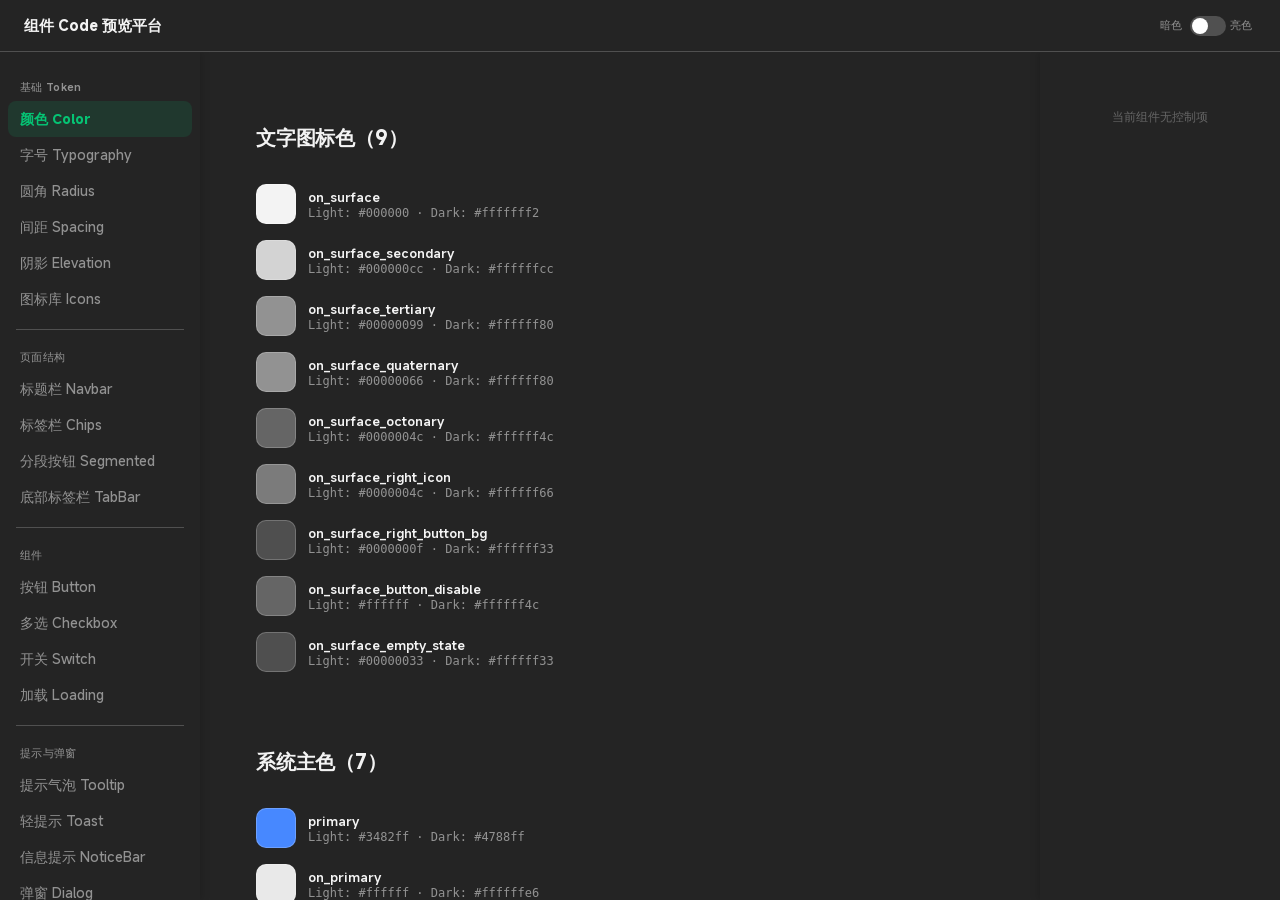
==== commit 6bb63905: "预览平台标题改为「组件 Code 预览平台」 Co-Authored-By: Claude Opus 4.6 (1M context) <noreply@anthropic.com>" ====
--- a/references/design-system-preview.html
+++ b/references/design-system-preview.html
@@ -792,6 +792,9 @@
   transition: background 0.2s, box-shadow 0.3s;
 }
 .navbar-icon:active:not(.glass-btn) { opacity: 0.6; }
+.navbar-icon[disabled] { opacity: 0.3; pointer-events: none; }
+[data-theme="dark"] .navbar-icon:active:not(.glass-btn) { opacity: 0.5; }
+[data-theme="dark"] .navbar-icon[disabled] { opacity: 0.4; }
 .navbar-icon svg { width: 40px; height: 40px; }
 .glass-btn {
   position: relative;
@@ -2079,7 +2082,7 @@
 
 <!-- 顶部标题栏 -->
 <header class="topbar">
-  <div class="topbar__title">GA/GH 设计系统</div>
+  <div class="topbar__title">组件 Code 预览平台</div>
   <div class="topbar__controls">
     <div class="topbar__group">
       <span class="topbar__group-label">暗色</span>
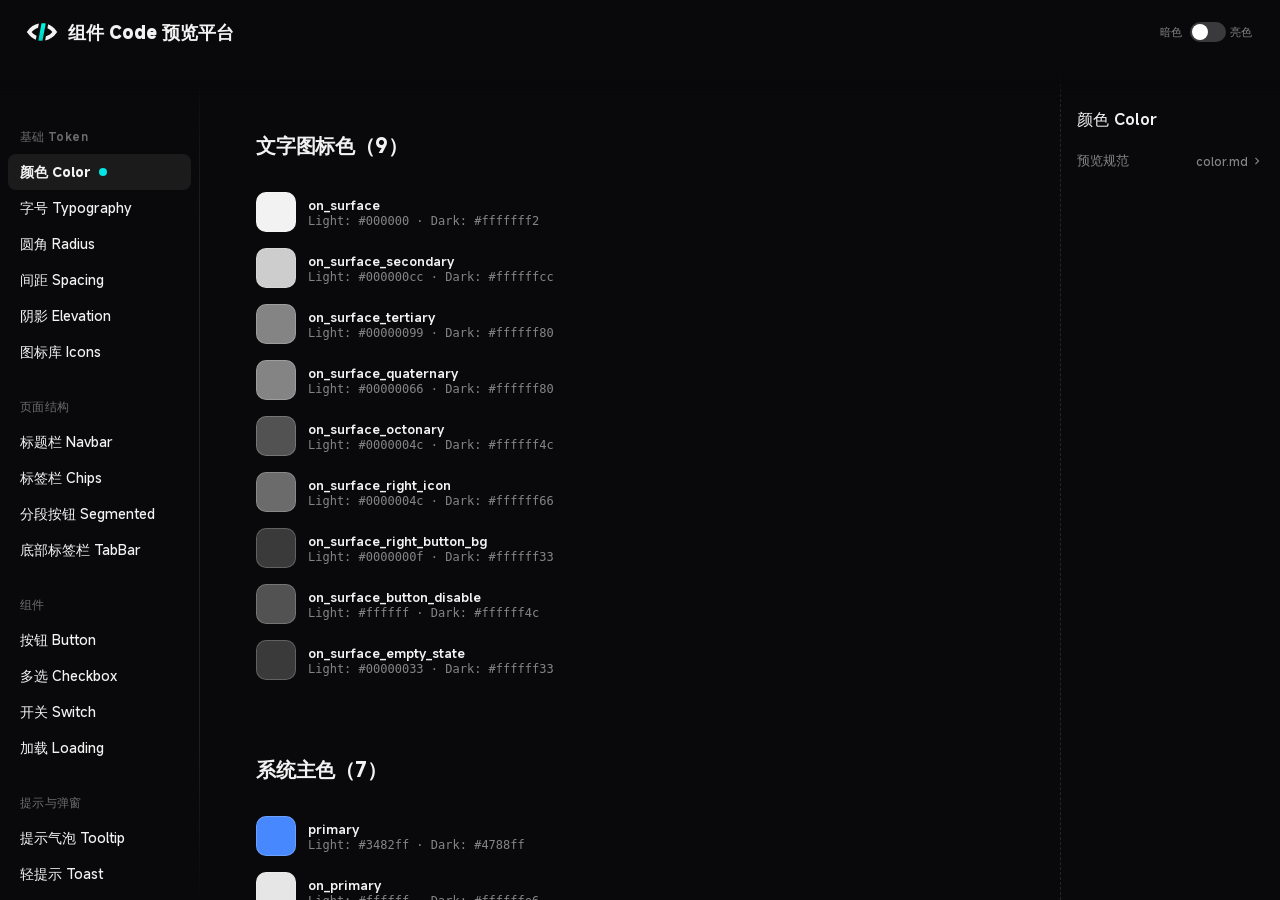
==== commit bcae18c0: "预览平台壳子视觉重构 - 统一深色背景 #09090b / 亮色 #f7f7f7 - 侧边栏：渐变分割线 + 渐隐遮罩 + 选中圆点 + 弱化分组标题 - 顶栏：64px 高 + icon + 18p" ====
--- a/references/design-system-preview.html
+++ b/references/design-system-preview.html
@@ -3,7 +3,7 @@
 <head>
 <meta charset="UTF-8">
 <meta name="viewport" content="width=device-width, initial-scale=1.0">
-<title>GA/GH设计 — 组件预览</title>
+<title>组件 Code 预览平台</title>
 <style>
 @font-face {
   font-family: 'MiSans Latin VF';
@@ -101,6 +101,9 @@
   /* Toast 组件级变量 */
   --toast-bg: #242424;
   --toast-text: rgba(255,255,255,0.6);
+
+  /* 平台外壳 */
+  --preview-bg: #09090b;
 }
 body.theme-light {
   --surface_pop_window: #f7f7f7;
@@ -187,35 +190,47 @@
   /* Toast 组件级变量 */
   --toast-bg: #FAFAFA;
   --toast-text: rgba(0,0,0,0.6);
+
+  /* 平台外壳 */
+  --preview-bg: #f7f7f7;
 }
 
 /* ============================
    页面布局
    ============================ */
+/* 全局滚动条 */
+::-webkit-scrollbar { width: 6px; height: 6px; }
+::-webkit-scrollbar-track { background: transparent; }
+::-webkit-scrollbar-thumb { background: rgba(128,128,128,0.2); border-radius: 3px; }
+::-webkit-scrollbar-thumb:hover { background: rgba(128,128,128,0.35); }
+* { scrollbar-width: thin; scrollbar-color: rgba(128,128,128,0.2) transparent; }
+
 body {
   font-family: "MiSans Latin VF", -apple-system, BlinkMacSystemFont, "SF Pro Text", "Helvetica Neue", sans-serif;
-  background: var(--surface);
+  background: var(--preview-bg);
   color: var(--on_surface_secondary);
   display: flex;
   height: 100vh;
-  padding-top: 52px;
+  padding-top: 64px;
   overflow: hidden;
   -webkit-font-smoothing: antialiased;
 }
 
-/* 侧边导航 — 毛玻璃效果 */
+/* 侧边导航 */
 .sidebar {
   width: 200px;
-  background: var(--surface_high);
-  backdrop-filter: saturate(180%) blur(20px);
-  -webkit-backdrop-filter: saturate(180%) blur(20px);
-  box-shadow: 2px 0 8px rgba(0,0,0,0.15);
-  padding: 12px 0 0;
+  background: var(--preview-bg);
+  box-shadow: none;
+  padding: 44px 0 0;
   overflow-y: auto;
   flex-shrink: 0;
   display: flex;
   flex-direction: column;
   z-index: 1;
+  border-right: 1px solid transparent;
+  border-image: linear-gradient(to bottom, transparent 0%, rgba(128,128,128,0.2) 20%, rgba(128,128,128,0.2) 80%, transparent 100%) 1;
+  -webkit-mask-image: linear-gradient(to bottom, transparent 0px, black 32px);
+  mask-image: linear-gradient(to bottom, transparent 0px, black 32px);
 }
 .sidebar__title {
   font-size: 20px;
@@ -223,26 +238,21 @@
   letter-spacing: -0.02em;
   padding: 0 20px 20px;
   color: var(--on_surface);
-  border-bottom: 1px solid var(--outline);
-  margin-bottom: 4px;
 }
 .sidebar__group {
-  padding: 4px 0;
+  padding: 8px 0;
 }
 .sidebar__group + .sidebar__group::before {
-  content: '';
-  display: block;
-  height: 1px;
-  background: var(--outline);
-  margin: 4px 16px 8px;
+  display: none;
 }
 .sidebar__group-label {
-  font-size: 11px;
+  font-size: 12px;
   font-weight: 500;
-  color: var(--on_surface_quaternary);
+  color: rgba(255,255,255,0.4);
   letter-spacing: 0.03em;
-  padding: 12px 20px 6px;
-}
+  padding: 12px 20px 8px;
+}
+.theme-light .sidebar__group-label { color: rgba(0,0,0,0.35); }
 .sidebar__item {
   display: block;
   width: calc(100% - 16px);
@@ -251,18 +261,29 @@
   background: none;
   text-align: left;
   font-size: 14px;
-  color: var(--on_surface_tertiary);
+  color: var(--on_surface);
   padding: 8px 12px;
   border-radius: 8px;
   cursor: pointer;
-  transition: all 0.2s ease;
+  transition: all 0.15s ease;
   font-family: inherit;
 }
-.sidebar__item:hover { background: var(--surface_container); color: var(--on_surface); }
+.sidebar__item:hover { background: rgba(128,128,128,0.1); color: var(--on_surface); }
 .sidebar__item--active {
-  background: rgba(5, 196, 116, 0.12);
-  color: #05C474;
+  background: rgba(128,128,128,0.15);
+  color: var(--on_surface);
   font-weight: 600;
+  display: flex;
+  align-items: center;
+  gap: 8px;
+}
+.sidebar__item--active::after {
+  content: '';
+  width: 8px;
+  height: 8px;
+  border-radius: 50%;
+  background: #00E5E5;
+  flex-shrink: 0;
 }
 .sidebar__item--placeholder {
   color: var(--on_surface_octonary);
@@ -275,31 +296,29 @@
 .content {
   flex: 1;
   overflow-y: auto;
-  padding: 24px 32px;
-  background: var(--surface_container_medium);
+  padding: 44px 32px 24px;
+  background: var(--preview-bg);
+  -webkit-mask-image: linear-gradient(to bottom, transparent 0px, black 32px);
+  mask-image: linear-gradient(to bottom, transparent 0px, black 32px);
 }
 .preview-panel { display: none; }
-.preview-panel--active { display: block; padding-top: 24px; }
+.preview-panel--active { display: block; }
 
 /* 右侧控制面板 */
 .controls-panel {
-  width: 240px;
-  padding: 16px;
+  width: 220px;
+  padding: 44px 16px 16px;
   overflow-y: auto;
-  box-shadow: -2px 0 8px rgba(0,0,0,0.15);
+  box-shadow: none;
   flex-shrink: 0;
-  background: var(--surface_high);
-  backdrop-filter: saturate(180%) blur(20px);
-  -webkit-backdrop-filter: saturate(180%) blur(20px);
-  z-index: 1;
+  background: var(--preview-bg);
+  position: relative;
+  border-left: 1px dashed rgba(128,128,128,0.25);
+  -webkit-mask-image: linear-gradient(to bottom, transparent 0px, black 32px);
+  mask-image: linear-gradient(to bottom, transparent 0px, black 32px);
 }
 .controls-panel:empty::after {
-  content: '当前组件无控制项';
-  display: block;
-  color: var(--on_surface_octonary);
-  font-size: 12px;
-  text-align: center;
-  padding-top: 40px;
+  display: none;
 }
 /* Figma 风格控制器行 */
 .ctrl-row { display: flex; align-items: center; justify-content: space-between; padding: 8px 0; }
@@ -1366,20 +1385,32 @@
   top: 0;
   left: 0;
   right: 0;
-  height: 52px;
-  background: var(--surface_high);
-  backdrop-filter: blur(20px);
-  border-bottom: 1px solid var(--outline);
+  height: 64px;
+  background: var(--preview-bg);
+  border-bottom: none;
   display: flex;
   align-items: center;
   justify-content: space-between;
   padding: 0 24px;
   z-index: 100;
 }
+.topbar::after {
+  content: '';
+  position: absolute;
+  left: 0;
+  right: 0;
+  top: 100%;
+  height: 40px;
+  background: linear-gradient(to bottom, var(--preview-bg) 0%, transparent 100%);
+  pointer-events: none;
+}
 .topbar__title {
-  font-size: 15px;
-  font-weight: 600;
+  font-size: 18px;
+  font-weight: 700;
   color: var(--on_surface);
+  display: flex;
+  align-items: center;
+  gap: 8px;
 }
 .topbar__controls {
   display: flex;
@@ -2082,7 +2113,7 @@
 
 <!-- 顶部标题栏 -->
 <header class="topbar">
-  <div class="topbar__title">组件 Code 预览平台</div>
+  <div class="topbar__title"><svg width="36" height="36" viewBox="0 0 1000 1000" fill="none" style="flex-shrink:0"><path d="M671.802 287.099C764.17 323.147 843.324 387.315 900.209 469.097L921.703 499.999L900.209 530.901C826.62 636.698 715.767 713.018 587.246 737.115L609.21 620.218C678.448 598.451 739.967 556.44 787.643 499.998C749.882 455.295 703.437 419.646 651.352 395.937L671.802 287.099Z" fill="currentColor"/><path d="M390.792 379.78C321.554 401.546 260.034 443.557 212.358 499.998C250.119 544.702 296.565 580.352 348.65 604.062L328.2 712.9C235.832 676.852 156.678 612.684 99.793 530.901L78.2988 499.999L99.793 469.097C173.382 363.3 284.236 286.982 412.757 262.885L390.792 379.78Z" fill="currentColor"/><path d="M499.999 254.293C535.423 254.293 569.995 258.193 603.344 265.606L513.168 745.525C508.792 745.645 504.402 745.706 499.999 745.706C464.578 745.706 430.008 741.806 396.662 734.394L486.836 254.473C491.21 254.353 495.598 254.293 499.999 254.293Z" fill="url(#paint0_logo)"/><defs><linearGradient id="paint0_logo" x1="500" y1="254" x2="500" y2="746" gradientUnits="userSpaceOnUse"><stop stop-color="#00F9E5"/><stop offset="1" stop-color="#00CCBC"/></linearGradient></defs></svg>组件 Code 预览平台</div>
   <div class="topbar__controls">
     <div class="topbar__group">
       <span class="topbar__group-label">暗色</span>
@@ -3153,6 +3184,9 @@
     syncControlsPanel(item.dataset.target);
   });
 });
+
+// 初始化：为默认选中项加载控制面板
+syncControlsPanel('color-preview');
 
 // 按钮内部 Tab 切换
 document.querySelectorAll('.btn-tab').forEach(tab => {
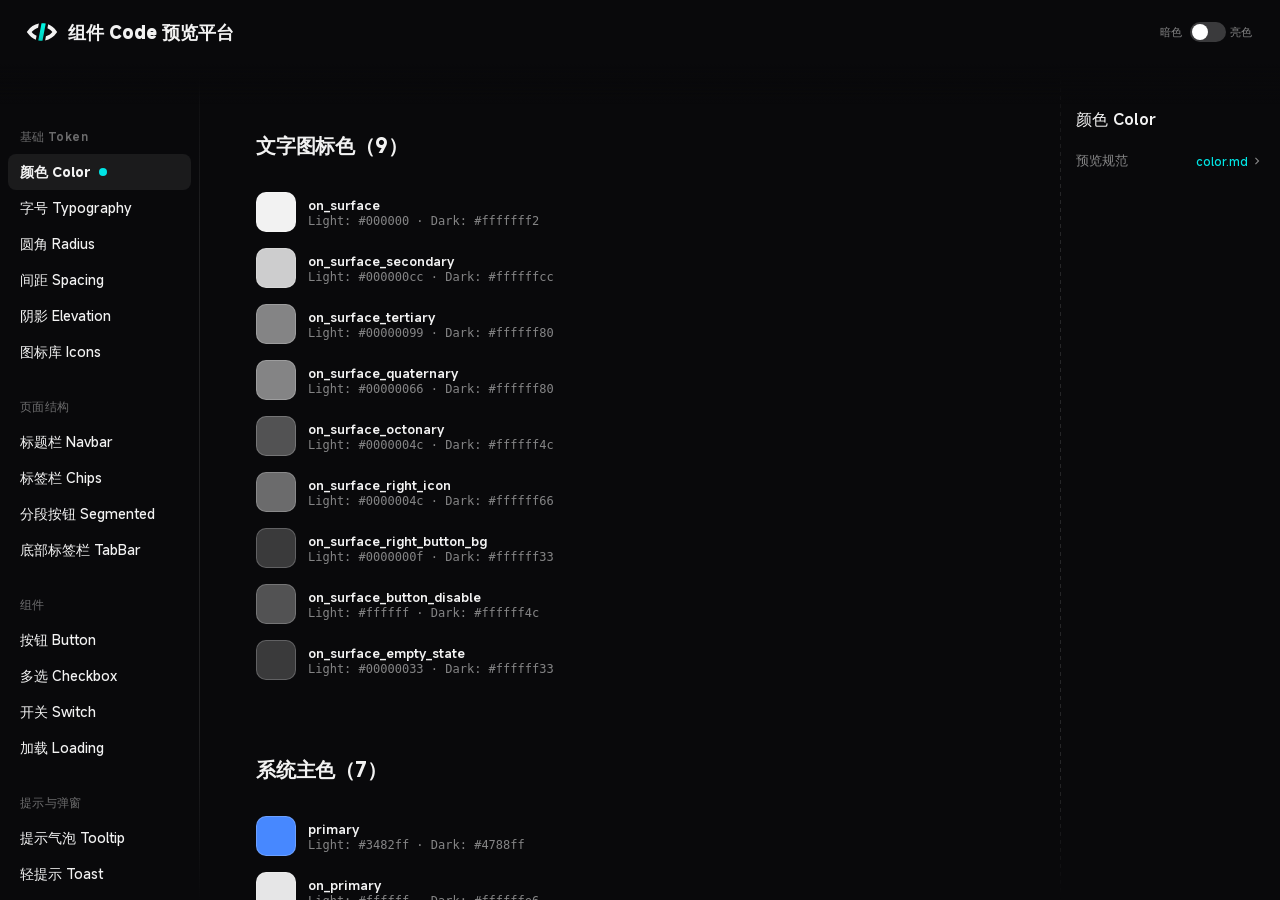
==== commit 0f41dd05: "壳子样式完善：自定义下拉 + 主题色统一 + GitHub URL + 亮色适配 - 下拉框替换为自定义组件（深色菜单 + 选中✓ + #00E5E5） - 所有壳子彩色元素统一 #00E5E5，亮色" ====
--- a/references/design-system-preview.html
+++ b/references/design-system-preview.html
@@ -253,6 +253,14 @@
   padding: 12px 20px 8px;
 }
 .theme-light .sidebar__group-label { color: rgba(0,0,0,0.35); }
+.theme-light .ctrl-dropdown--open .ctrl-dropdown__trigger { border-color: #00B2B2; }
+.theme-light .ctrl-dropdown__item--active { color: #00B2B2; }
+.theme-light .ctrl-toggle--on { background: #00B2B2; }
+.theme-light .ctrl-code-ref span span { color: #00B2B2; }
+.theme-light .tb-pill--active { background: #00B2B2; border-color: #00B2B2; }
+.theme-light .topbar-toggle--on { background: #00B2B2; }
+.theme-light .ctrl-switch--on { background: #00B2B2; }
+.theme-light .ctrl-select:focus { border-color: #00B2B2; }
 .sidebar__item {
   display: block;
   width: calc(100% - 16px);
@@ -285,6 +293,7 @@
   background: #00E5E5;
   flex-shrink: 0;
 }
+.theme-light .sidebar__item--active::after { background: #00B2B2; }
 .sidebar__item--placeholder {
   color: var(--on_surface_octonary);
   cursor: default;
@@ -313,9 +322,18 @@
   flex-shrink: 0;
   background: var(--preview-bg);
   position: relative;
-  border-left: 1px dashed rgba(128,128,128,0.25);
-  -webkit-mask-image: linear-gradient(to bottom, transparent 0px, black 32px);
-  mask-image: linear-gradient(to bottom, transparent 0px, black 32px);
+  border-left: none;
+}
+.controls-panel::before {
+  content: '';
+  position: absolute;
+  left: 0;
+  top: 0;
+  bottom: 0;
+  width: 1px;
+  background-image: repeating-linear-gradient(to bottom, rgba(128,128,128,0.25) 0px, rgba(128,128,128,0.25) 4px, transparent 4px, transparent 8px);
+  -webkit-mask-image: linear-gradient(to bottom, transparent 0%, black 15%, black 85%, transparent 100%);
+  mask-image: linear-gradient(to bottom, transparent 0%, black 15%, black 85%, transparent 100%);
 }
 .controls-panel:empty::after {
   display: none;
@@ -324,13 +342,24 @@
 .ctrl-row { display: flex; align-items: center; justify-content: space-between; padding: 8px 0; }
 .ctrl-row + .ctrl-row { margin-top: 4px; }
 .ctrl-label { font-size: 13px; color: var(--on_surface_tertiary); flex-shrink: 0; }
-.ctrl-select { appearance: none; background: var(--surface_container); border: 1px solid var(--outline); border-radius: 6px; padding: 6px 28px 6px 10px; font-size: 13px; color: var(--on_surface_secondary); cursor: pointer; background-image: url("data:image/svg+xml,%3Csvg width='10' height='6' viewBox='0 0 10 6' fill='none' xmlns='http://www.w3.org/2000/svg'%3E%3Cpath d='M1 1l4 4 4-4' stroke='%23999' stroke-width='1.5' stroke-linecap='round'/%3E%3C/svg%3E"); background-repeat: no-repeat; background-position: right 8px center; width: 120px; overflow: hidden; text-overflow: ellipsis; white-space: nowrap; }
+.ctrl-dropdown { position: relative; width: 120px; }
+.ctrl-dropdown__trigger { display: flex; align-items: center; justify-content: space-between; background: var(--surface_container); border: 1px solid var(--outline); border-radius: 6px; padding: 6px 10px; font-size: 13px; color: var(--on_surface_secondary); cursor: pointer; gap: 4px; }
+.ctrl-dropdown__trigger::after { content: ''; width: 0; height: 0; border-left: 4px solid transparent; border-right: 4px solid transparent; border-top: 4px solid rgba(128,128,128,0.6); flex-shrink: 0; }
+.ctrl-dropdown--open .ctrl-dropdown__trigger { border-color: #00E5E5; }
+.ctrl-dropdown__menu { display: none; position: absolute; top: calc(100% + 4px); left: 0; right: 0; background: #1a1a1a; border: 1px solid rgba(128,128,128,0.3); border-radius: 8px; padding: 4px; z-index: 999; }
+.theme-light .ctrl-dropdown__menu { background: #ffffff; }
+.ctrl-dropdown--open .ctrl-dropdown__menu { display: block; }
+.ctrl-dropdown__item { padding: 6px 10px; font-size: 13px; color: var(--on_surface_secondary); border-radius: 4px; cursor: pointer; display: flex; align-items: center; gap: 6px; }
+.ctrl-dropdown__item:hover { background: rgba(128,128,128,0.15); }
+.ctrl-dropdown__item--active { color: #00E5E5; }
+.ctrl-dropdown__item--active::before { content: '✓'; font-size: 11px; }
 .ctrl-toggle { position: relative; width: 36px; height: 20px; border-radius: 10px; background: var(--surface_container_high); cursor: pointer; transition: background 0.2s; flex-shrink: 0; }
 .ctrl-toggle::after { content: ''; position: absolute; top: 2px; left: 2px; width: 16px; height: 16px; border-radius: 50%; background: var(--white); transition: transform 0.2s; }
-.ctrl-toggle--on { background: var(--primary); }
+.ctrl-toggle--on { background: #00E5E5; }
 .ctrl-toggle--on::after { transform: translateX(16px); }
 .ctrl-code-ref { text-decoration: none; cursor: pointer; color: var(--on_surface_tertiary); }
-.ctrl-code-ref svg { flex-shrink: 0; }
+.ctrl-code-ref span span { color: #00E5E5; }
+.ctrl-code-ref svg { flex-shrink: 0; color: var(--on_surface_tertiary); }
 .code-modal { display:none; position:fixed; inset:0; z-index:9999; background:var(--mask); justify-content:center; align-items:center; }
 .code-modal--open { display:flex; }
 .code-modal__box { width:680px; max-width:90vw; height:80vh; background:var(--surface_high); border-radius:16px; overflow:hidden; display:flex; flex-direction:column; box-shadow:0 24px 50px rgba(0,0,0,0.3); }
@@ -758,9 +787,9 @@
   transition: all 0.15s;
 }
 .tb-pill--active {
-  background: var(--on_surface);
-  color: var(--surface);
-  border-color: var(--on_surface);
+  background: #00E5E5;
+  color: #09090b;
+  border-color: #00E5E5;
 }
 
 /* 页面结构预览 */
@@ -1435,7 +1464,7 @@
   content: ''; position: absolute; top: 2px; left: 2px; width: 16px; height: 16px;
   border-radius: 50%; background: #fff; transition: transform 0.2s;
 }
-.topbar-toggle--on { background: var(--primary, #05C474); }
+.topbar-toggle--on { background: #00E5E5; }
 .topbar-toggle--on::after { transform: translateX(16px); }
 
 /* ============================
@@ -1942,7 +1971,7 @@
   transition: transform 0.2s ease;
   box-shadow: 0 1px 3px rgba(0,0,0,0.3);
 }
-.ctrl-switch--on { background: var(--primary); }
+.ctrl-switch--on { background: #00E5E5; }
 .ctrl-switch--on::after { transform: translateX(21px); }
 .ctrl-note {
   padding: 20px;
@@ -3133,16 +3162,29 @@
         if (origPill) origPill.click();
       });
     } else {
-      // Dropdown select
-      const opts = pills.map(p => `<option value="${p.dataset.val}"${p.dataset.val === activeVal ? ' selected' : ''}>${p.textContent.trim()}</option>`).join('');
-      row.innerHTML = `<span class="ctrl-label">${label}</span><select class="ctrl-select" data-group="${groupName}">${opts}</select>`;
-      row.querySelector('.ctrl-select').addEventListener('change', function() {
-        if (groupName.startsWith('theme-')) {
-          applyTheme(this.value, document.getElementById(sectionId));
-        } else {
-          const origPill = document.querySelector(`.content [data-group="${groupName}"] [data-val="${this.value}"]`);
-          if (origPill) origPill.click();
-        }
+      // Custom dropdown
+      const activeLabel = pills.find(p => p.dataset.val === activeVal)?.textContent.trim() || activeVal;
+      row.innerHTML = `<span class="ctrl-label">${label}</span><div class="ctrl-dropdown" data-group="${groupName}"><div class="ctrl-dropdown__trigger"><span>${activeLabel}</span></div><div class="ctrl-dropdown__menu">${pills.map(p => `<div class="ctrl-dropdown__item${p.dataset.val === activeVal ? ' ctrl-dropdown__item--active' : ''}" data-val="${p.dataset.val}">${p.textContent.trim()}</div>`).join('')}</div></div>`;
+      const dropdown = row.querySelector('.ctrl-dropdown');
+      const trigger = dropdown.querySelector('.ctrl-dropdown__trigger');
+      trigger.addEventListener('click', (e) => {
+        e.stopPropagation();
+        document.querySelectorAll('.ctrl-dropdown--open').forEach(d => { if (d !== dropdown) d.classList.remove('ctrl-dropdown--open'); });
+        dropdown.classList.toggle('ctrl-dropdown--open');
+      });
+      dropdown.querySelectorAll('.ctrl-dropdown__item').forEach(item => {
+        item.addEventListener('click', () => {
+          dropdown.classList.remove('ctrl-dropdown--open');
+          dropdown.querySelectorAll('.ctrl-dropdown__item').forEach(i => i.classList.remove('ctrl-dropdown__item--active'));
+          item.classList.add('ctrl-dropdown__item--active');
+          trigger.querySelector('span').textContent = item.textContent;
+          if (groupName.startsWith('theme-')) {
+            applyTheme(item.dataset.val, document.getElementById(sectionId));
+          } else {
+            const origPill = document.querySelector(`.content [data-group="${groupName}"] [data-val="${item.dataset.val}"]`);
+            if (origPill) origPill.click();
+          }
+        });
       });
     }
     controlsPanel.appendChild(row);
@@ -3184,6 +3226,9 @@
     syncControlsPanel(item.dataset.target);
   });
 });
+
+// 全局点击关闭下拉菜单
+document.addEventListener('click', () => { document.querySelectorAll('.ctrl-dropdown--open').forEach(d => d.classList.remove('ctrl-dropdown--open')); });
 
 // 初始化：为默认选中项加载控制面板
 syncControlsPanel('color-preview');
@@ -6077,7 +6122,7 @@
     <div class="code-modal__body"><iframe id="code-modal-iframe"></iframe></div>
     <div class="code-modal__footer">
       <span id="code-modal-path" style="font-size:11px;color:var(--on_surface_quaternary);font-family:monospace"></span>
-      <span id="code-modal-copy" style="font-size:12px;color:var(--primary);cursor:pointer;flex-shrink:0;white-space:nowrap">复制文件地址</span>
+      <span id="code-modal-copy" style="font-size:12px;color:#00E5E5;cursor:pointer;flex-shrink:0;white-space:nowrap">复制文件地址</span>
     </div>
   </div>
 </div>
@@ -6088,10 +6133,10 @@
   const title = document.getElementById('code-modal-title');
   const copyBtn = document.getElementById('code-modal-copy');
   const pathEl = document.getElementById('code-modal-path');
-  const baseDir = location.href.substring(0, location.href.lastIndexOf('/') + 1);
-  let currentPath = '';
+  const githubBase = 'https://github.com/heeheehahee/ga-design-system/blob/main/references/';
+  let currentUrl = '';
   copyBtn.addEventListener('click', () => {
-    navigator.clipboard.writeText(currentPath).then(() => {
+    navigator.clipboard.writeText(currentUrl).then(() => {
       copyBtn.textContent = '已复制';
       setTimeout(() => { copyBtn.textContent = '复制文件地址'; }, 1500);
     });
@@ -6101,9 +6146,8 @@
   window.openCodeModal = function(file) {
     title.textContent = file;
     iframe.src = file;
-    currentPath = decodeURIComponent((baseDir + file).replace('file://', ''));
-    const fullPath = decodeURIComponent((baseDir + file).replace('file://', ''));
-    pathEl.textContent = fullPath;
+    currentUrl = githubBase + file;
+    pathEl.textContent = currentUrl;
     modal.classList.add('code-modal--open');
   };
 })();
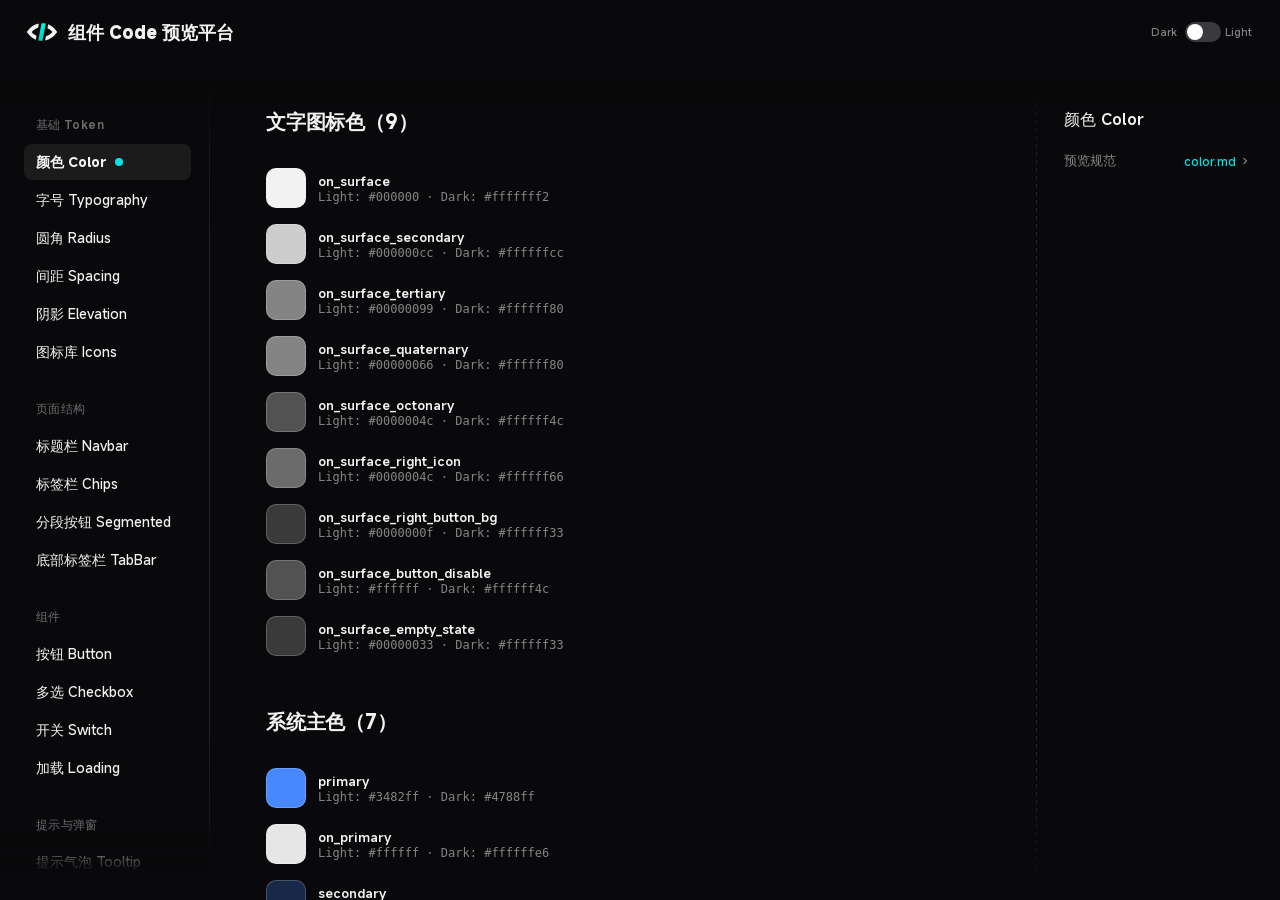
==== commit 8afcb8f4: "预览平台：壳子样式优化 + NoticeBar 改为控制器交互 - 侧边栏底部渐隐 + 隐藏滚动条 - 内容区/侧边栏首项去除顶部间距对齐 - 顶栏遮罩调整（40px/40%实底） - 按钮区改为控制" ====
--- a/references/design-system-preview.html
+++ b/references/design-system-preview.html
@@ -218,20 +218,22 @@
 
 /* 侧边导航 */
 .sidebar {
-  width: 200px;
+  width: 210px;
   background: var(--preview-bg);
   box-shadow: none;
   padding: 44px 0 0;
   overflow-y: auto;
+  scrollbar-width: none;
   flex-shrink: 0;
   display: flex;
   flex-direction: column;
   z-index: 1;
   border-right: 1px solid transparent;
   border-image: linear-gradient(to bottom, transparent 0%, rgba(128,128,128,0.2) 20%, rgba(128,128,128,0.2) 80%, transparent 100%) 1;
-  -webkit-mask-image: linear-gradient(to bottom, transparent 0px, black 32px);
-  mask-image: linear-gradient(to bottom, transparent 0px, black 32px);
-}
+  -webkit-mask-image: linear-gradient(to bottom, transparent 0px, black 32px, black calc(100% - 70px), transparent calc(100% - 28px), transparent 100%);
+  mask-image: linear-gradient(to bottom, transparent 0px, black 32px, black calc(100% - 70px), transparent calc(100% - 28px), transparent 100%);
+}
+.sidebar::-webkit-scrollbar { display: none; }
 .sidebar__title {
   font-size: 20px;
   font-weight: 700;
@@ -250,7 +252,10 @@
   font-weight: 500;
   color: rgba(255,255,255,0.4);
   letter-spacing: 0.03em;
-  padding: 12px 20px 8px;
+  padding: 12px 0 8px 36px;
+}
+.sidebar__group:first-child .sidebar__group-label {
+  padding-top: 0;
 }
 .theme-light .sidebar__group-label { color: rgba(0,0,0,0.35); }
 .theme-light .ctrl-dropdown--open .ctrl-dropdown__trigger { border-color: #00B2B2; }
@@ -263,8 +268,8 @@
 .theme-light .ctrl-select:focus { border-color: #00B2B2; }
 .sidebar__item {
   display: block;
-  width: calc(100% - 16px);
-  margin: 0 8px;
+  width: calc(100% - 42px);
+  margin: 2px 18px 2px 24px;
   border: none;
   background: none;
   text-align: left;
@@ -305,7 +310,7 @@
 .content {
   flex: 1;
   overflow-y: auto;
-  padding: 44px 32px 24px;
+  padding: 44px 32px 24px 32px;
   background: var(--preview-bg);
   -webkit-mask-image: linear-gradient(to bottom, transparent 0px, black 32px);
   mask-image: linear-gradient(to bottom, transparent 0px, black 32px);
@@ -315,14 +320,16 @@
 
 /* 右侧控制面板 */
 .controls-panel {
-  width: 220px;
-  padding: 44px 16px 16px;
+  width: 244px;
+  padding: 44px 28px 16px;
   overflow-y: auto;
   box-shadow: none;
   flex-shrink: 0;
   background: var(--preview-bg);
   position: relative;
   border-left: none;
+  -webkit-mask-image: linear-gradient(to bottom, transparent 0px, black 32px);
+  mask-image: linear-gradient(to bottom, transparent 0px, black 32px);
 }
 .controls-panel::before {
   content: '';
@@ -374,10 +381,11 @@
 
 /* 通用演示样式 */
 .demo-section {
-  padding: 24px;
+  padding: 0 24px 24px;
   margin-bottom: 20px;
 }
-#noticebar-preview .demo-section { padding: 12px 24px; margin-bottom: 8px; }
+.demo-section:first-child { padding-top: 0; }
+#noticebar-preview .demo-section { padding: 0 24px 12px; margin-bottom: 8px; }
 .demo-section h2 {
   font-size: 20px;
   font-weight: 600;
@@ -1102,23 +1110,6 @@
 .icon-card__name { font-size: 11px; color: var(--on_surface_quaternary); text-align: center; word-break: break-all; line-height: 1.3; }
 
 /* 按钮内部 Tab */
-.btn-tab {
-  padding: 10px 20px;
-  border: none;
-  background: none;
-  font-family: inherit;
-  font-size: 14px;
-  font-weight: 500;
-  color: var(--on_surface_quaternary);
-  cursor: pointer;
-  border-bottom: 2px solid transparent;
-  transition: all 0.2s;
-}
-.btn-tab:hover { color: var(--on_surface); }
-.btn-tab--active {
-  color: var(--on_surface);
-  border-bottom-color: var(--ib-primary);
-}
 .btn-tab-panel { }
 .btn-tab-panel--active { display: block; }
 
@@ -1373,10 +1364,9 @@
   
 }
 .radius-row__chip {
-  width: 48px;
-  height: 48px;
-  background: var(--ib-primary);
-  opacity: 0.5;
+  width: 72px;
+  height: 72px;
+  background: rgba(128,128,128,0.15);
   flex-shrink: 0;
 }
 .radius-row__info { font-size: 13px; color: var(--on_surface); }
@@ -1391,9 +1381,8 @@
 }
 .spacing-row__bar {
   height: 12px;
-  background: var(--bb-primary);
+  background: rgba(128,128,128,0.15);
   border-radius: 3px;
-  opacity: 0.5;
 }
 .spacing-row__label {
   font-size: 13px;
@@ -1430,7 +1419,7 @@
   right: 0;
   top: 100%;
   height: 40px;
-  background: linear-gradient(to bottom, var(--preview-bg) 0%, transparent 100%);
+  background: linear-gradient(to bottom, var(--preview-bg) 40%, transparent 100%);
   pointer-events: none;
 }
 .topbar__title {
@@ -2145,9 +2134,9 @@
   <div class="topbar__title"><svg width="36" height="36" viewBox="0 0 1000 1000" fill="none" style="flex-shrink:0"><path d="M671.802 287.099C764.17 323.147 843.324 387.315 900.209 469.097L921.703 499.999L900.209 530.901C826.62 636.698 715.767 713.018 587.246 737.115L609.21 620.218C678.448 598.451 739.967 556.44 787.643 499.998C749.882 455.295 703.437 419.646 651.352 395.937L671.802 287.099Z" fill="currentColor"/><path d="M390.792 379.78C321.554 401.546 260.034 443.557 212.358 499.998C250.119 544.702 296.565 580.352 348.65 604.062L328.2 712.9C235.832 676.852 156.678 612.684 99.793 530.901L78.2988 499.999L99.793 469.097C173.382 363.3 284.236 286.982 412.757 262.885L390.792 379.78Z" fill="currentColor"/><path d="M499.999 254.293C535.423 254.293 569.995 258.193 603.344 265.606L513.168 745.525C508.792 745.645 504.402 745.706 499.999 745.706C464.578 745.706 430.008 741.806 396.662 734.394L486.836 254.473C491.21 254.353 495.598 254.293 499.999 254.293Z" fill="url(#paint0_logo)"/><defs><linearGradient id="paint0_logo" x1="500" y1="254" x2="500" y2="746" gradientUnits="userSpaceOnUse"><stop stop-color="#00F9E5"/><stop offset="1" stop-color="#00CCBC"/></linearGradient></defs></svg>组件 Code 预览平台</div>
   <div class="topbar__controls">
     <div class="topbar__group">
-      <span class="topbar__group-label">暗色</span>
+      <span class="topbar__group-label">Dark</span>
       <div class="topbar-toggle" id="mode-toggle"></div>
-      <span class="topbar__group-label">亮色</span>
+      <span class="topbar__group-label">Light</span>
     </div>
   </div>
 </header>
@@ -2335,6 +2324,14 @@
   <section id="buttons-preview" class="preview-panel">
     <div id="buttons-controls" style="display:none">
       <div style="display:flex;align-items:center;gap:8px">
+        <span style="font-size:12px;color:var(--on_surface_quaternary);min-width:56px">类型</span>
+        <div style="display:flex;gap:4px" data-group="btn-type">
+          <button class="tb-pill tb-pill--active" data-val="base">基础</button>
+          <button class="tb-pill" data-val="custom">个性化</button>
+          <button class="tb-pill" data-val="install">下载</button>
+        </div>
+      </div>
+      <div style="display:flex;align-items:center;gap:8px">
         <span style="font-size:12px;color:var(--on_surface_quaternary);min-width:56px">主色</span>
         <div style="display:flex;gap:4px" data-group="theme-buttons">
           <button class="tb-pill tb-pill--active" data-val="default">默认</button>
@@ -2343,11 +2340,6 @@
       </div>
     </div>
 
-    <div style="display:flex;gap:0;margin-bottom:24px;border-bottom:1px solid var(--outline)">
-      <button class="btn-tab btn-tab--active" data-btn-tab="btn-tab-base">基础按钮</button>
-      <button class="btn-tab" data-btn-tab="btn-tab-custom">个性化按钮</button>
-      <button class="btn-tab" data-btn-tab="btn-tab-install">下载按钮</button>
-    </div>
 
     <div id="btn-tab-base" class="btn-tab-panel btn-tab-panel--active">
 
@@ -2551,41 +2543,40 @@
   <section id="noticebar-preview" class="preview-panel">
 
     <div class="demo-section">
-      <h3>Gray — 默认 + 详情箭头</h3>
       <div style="width:392px;background:var(--surface);border-radius:20px;padding:16px;overflow:auto;resize:horizontal;min-width:200px;max-width:600px">
-        <div id="nb-gray"></div>
+        <div id="nb-live"></div>
       </div>
     </div>
 
-    <div class="demo-section">
-      <h3>Gray — 带前置图标</h3>
-      <div style="width:392px;background:var(--surface);border-radius:20px;padding:16px;overflow:auto;resize:horizontal;min-width:200px;max-width:600px">
-        <div id="nb-gray-icon"></div>
-      </div>
+    <!-- 控制面板（隐藏，由右侧 controls-panel 自动读取） -->
+    <div style="display:none" id="nb-controls">
+      <div><span>颜色类型</span><div data-group="nb-type" style="display:flex;gap:6px;flex-wrap:wrap">
+        <button class="tb-pill tb-pill--active" data-val="gray">Gray</button>
+        <button class="tb-pill" data-val="yellow">Yellow</button>
+        <button class="tb-pill" data-val="red">Red</button>
+        <button class="tb-pill" data-val="blue">Blue</button>
+      </div></div>
+      <div><span>前置图标</span><div data-group="nb-icon" style="display:flex;gap:6px;flex-wrap:wrap">
+        <button class="tb-pill tb-pill--active" data-val="no">无</button>
+        <button class="tb-pill" data-val="yes">有</button>
+      </div></div>
+      <div><span>尾部操作</span><div data-group="nb-trailing" style="display:flex;gap:6px;flex-wrap:wrap">
+        <button class="tb-pill tb-pill--active" data-val="detail">详情 →</button>
+        <button class="tb-pill" data-val="close">关闭 ×</button>
+      </div></div>
     </div>
 
-    <div class="demo-section">
-      <h3>Yellow — 提醒 + 关闭</h3>
-      <div style="width:392px;background:var(--surface);border-radius:20px;padding:16px;overflow:auto;resize:horizontal;min-width:200px;max-width:600px">
-        <div id="nb-yellow"></div>
-      </div>
+    <!-- 以下保留旧容器供 JS 兼容 -->
+    <div style="display:none">
+      <div id="nb-gray"></div>
+      <div id="nb-gray-icon"></div>
+      <div id="nb-yellow"></div>
+      <div id="nb-red"></div>
+      <div id="nb-blue"></div>
+      <div id="nb-blue-icon"></div>
     </div>
 
-    <div class="demo-section">
-      <h3>Red — 警告 + 关闭</h3>
-      <div style="width:392px;background:var(--surface);border-radius:20px;padding:16px;overflow:auto;resize:horizontal;min-width:200px;max-width:600px">
-        <div id="nb-red"></div>
-      </div>
-    </div>
-
-    <div class="demo-section">
-      <h3>Blue — 强调 + 详情箭头</h3>
-      <div style="width:392px;background:var(--surface);border-radius:20px;padding:16px;overflow:auto;resize:horizontal;min-width:200px;max-width:600px">
-        <div id="nb-blue"></div>
-      </div>
-    </div>
-
-    <div class="demo-section">
+    <div class="demo-section" style="display:none">
       <h3>Blue — 带前置图标 + 关闭</h3>
       <div style="width:392px;background:var(--surface);border-radius:20px;padding:16px;overflow:auto;resize:horizontal;min-width:200px;max-width:600px">
         <div id="nb-blue-close"></div>
@@ -3081,6 +3072,7 @@
   'chips-preview': 'chips-controls',
   'input-preview': 'input-controls',
   'dialog-preview': 'dlg-controls',
+  'noticebar-preview': 'nb-controls',
   'debug-tool-preview': null
 };
 
@@ -3233,16 +3225,18 @@
 // 初始化：为默认选中项加载控制面板
 syncControlsPanel('color-preview');
 
-// 按钮内部 Tab 切换
-document.querySelectorAll('.btn-tab').forEach(tab => {
-  tab.addEventListener('click', () => {
-    document.querySelectorAll('.btn-tab').forEach(t => t.classList.remove('btn-tab--active'));
-    tab.classList.add('btn-tab--active');
-    document.querySelectorAll('.btn-tab-panel').forEach(p => { p.style.display = 'none'; p.classList.remove('btn-tab-panel--active'); });
-    const target = document.getElementById(tab.dataset.btnTab);
-    if (target) { target.style.display = 'block'; target.classList.add('btn-tab-panel--active'); }
+// 按钮类型筛选（通过控制面板 data-group="btn-type" 触发）
+(function() {
+  const map = { base: 'btn-tab-base', custom: 'btn-tab-custom', install: 'btn-tab-install' };
+  document.addEventListener('click', function(e) {
+    const pill = e.target.closest('[data-group="btn-type"] .tb-pill');
+    if (!pill) return;
+    const val = pill.dataset.val;
+    document.querySelectorAll('.btn-tab-panel').forEach(p => { p.style.display = 'none'; });
+    const target = document.getElementById(map[val]);
+    if (target) target.style.display = 'block';
   });
-});
+})();
 
 /* ============================================================
    主色切换
@@ -4973,14 +4967,38 @@
   }
 
   const txt = '开启小米云同步，重要笔记、待办不丢失';
-  const c = (id) => document.getElementById(id);
-
-  if (c('nb-gray')) new NoticeBar(c('nb-gray'), { text: txt, type: 'gray' });
-  if (c('nb-gray-icon')) new NoticeBar(c('nb-gray-icon'), { text: txt, type: 'gray', icon: true });
-  if (c('nb-yellow')) new NoticeBar(c('nb-yellow'), { text: txt, type: 'yellow', icon: true });
-  if (c('nb-red')) new NoticeBar(c('nb-red'), { text: txt, type: 'red', icon: true });
-  if (c('nb-blue')) new NoticeBar(c('nb-blue'), { text: txt, type: 'blue', trailing: 'detail' });
-  if (c('nb-blue-close')) new NoticeBar(c('nb-blue-close'), { text: txt, type: 'blue', icon: true });
+  const nbLive = document.getElementById('nb-live');
+
+  function renderNbLive() {
+    if (!nbLive) return;
+    const nbControls = document.getElementById('nb-controls');
+    const getVal = (group) => {
+      const active = nbControls.querySelector(`[data-group="${group}"] .tb-pill--active`);
+      return active ? active.dataset.val : null;
+    };
+    const type = getVal('nb-type') || 'gray';
+    const icon = getVal('nb-icon') === 'yes';
+    const trailing = getVal('nb-trailing') || 'detail';
+    nbLive.innerHTML = '';
+    new NoticeBar(nbLive, { text: txt, type, icon, trailing });
+  }
+
+  renderNbLive();
+
+  // 源控件点击（syncControlsPanel 会 click 这里的 pill）
+  const nbControls = document.getElementById('nb-controls');
+  if (nbControls) {
+    nbControls.addEventListener('click', function(e) {
+      const pill = e.target.closest('.tb-pill');
+      if (!pill) return;
+      const group = pill.closest('[data-group]');
+      if (group) {
+        group.querySelectorAll('.tb-pill').forEach(p => p.classList.remove('tb-pill--active'));
+        pill.classList.add('tb-pill--active');
+      }
+      renderNbLive();
+    });
+  }
 })();
 
 /* ============================================================
